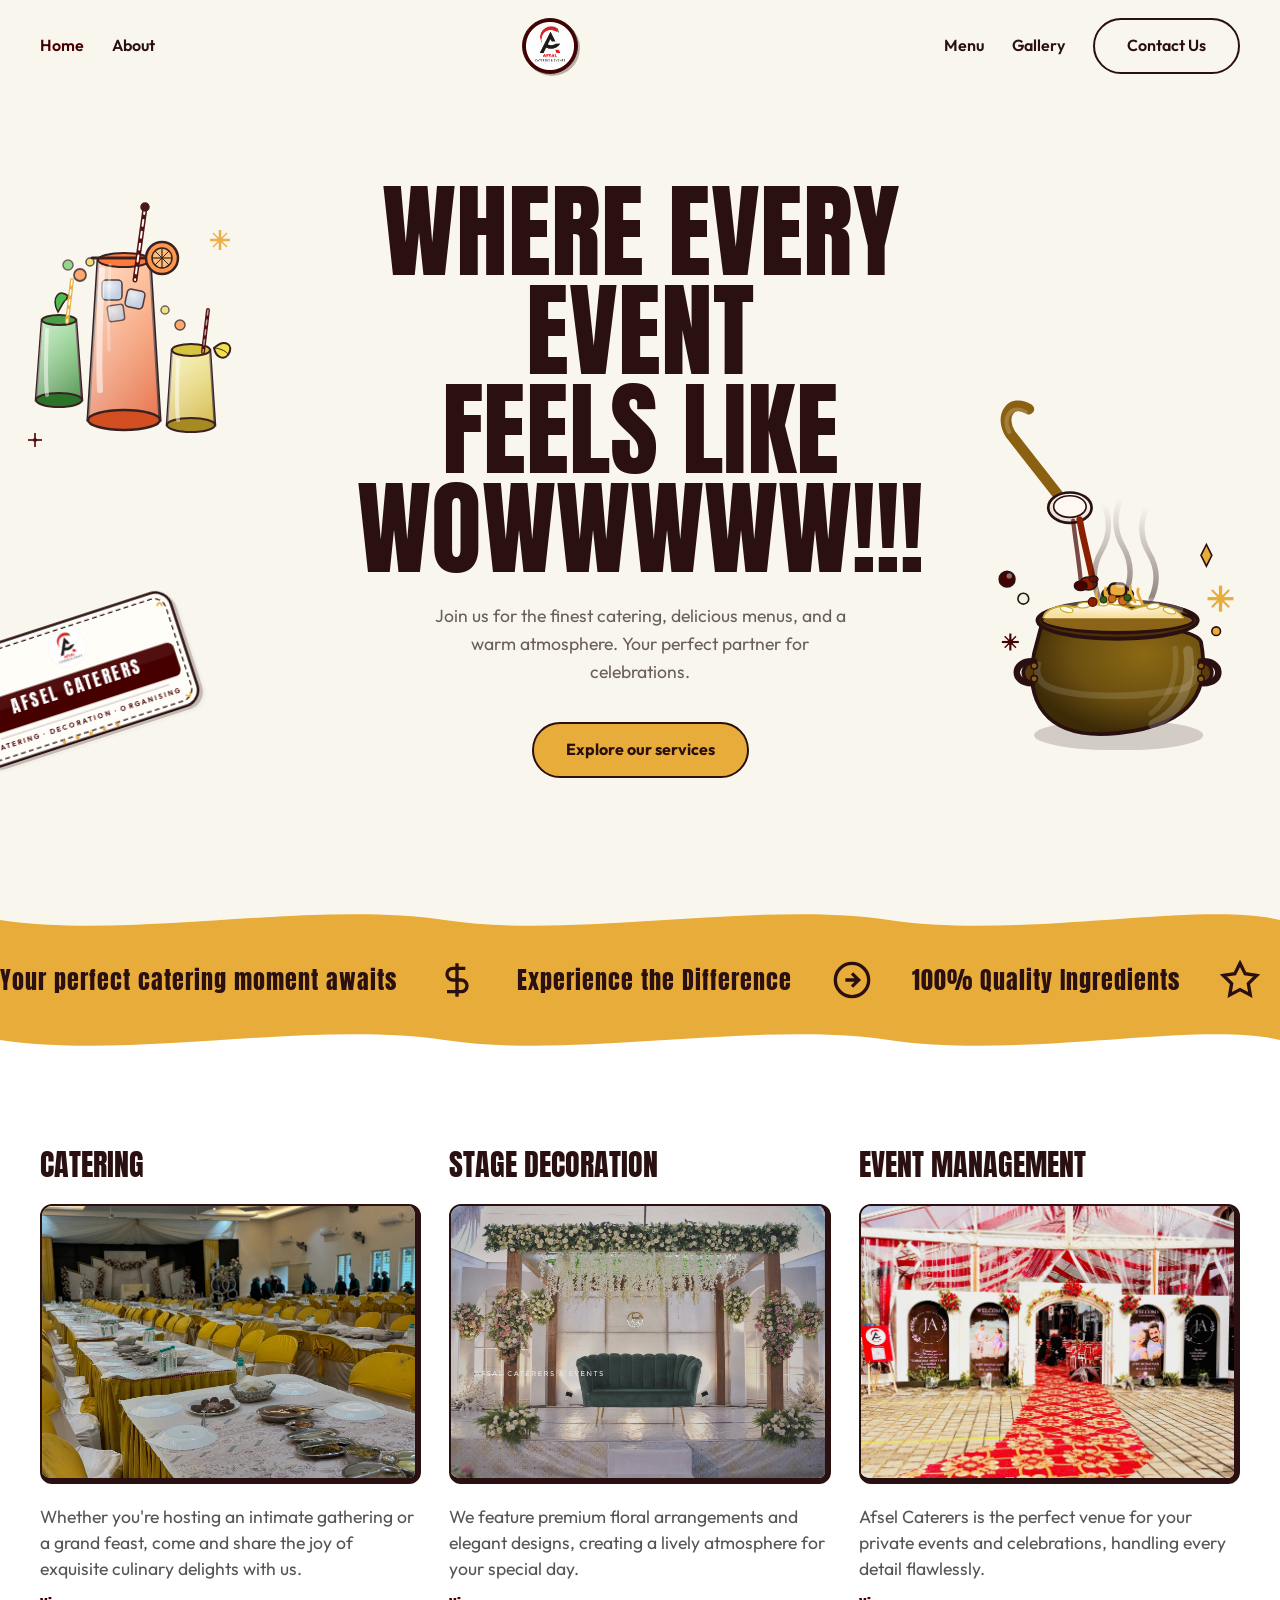
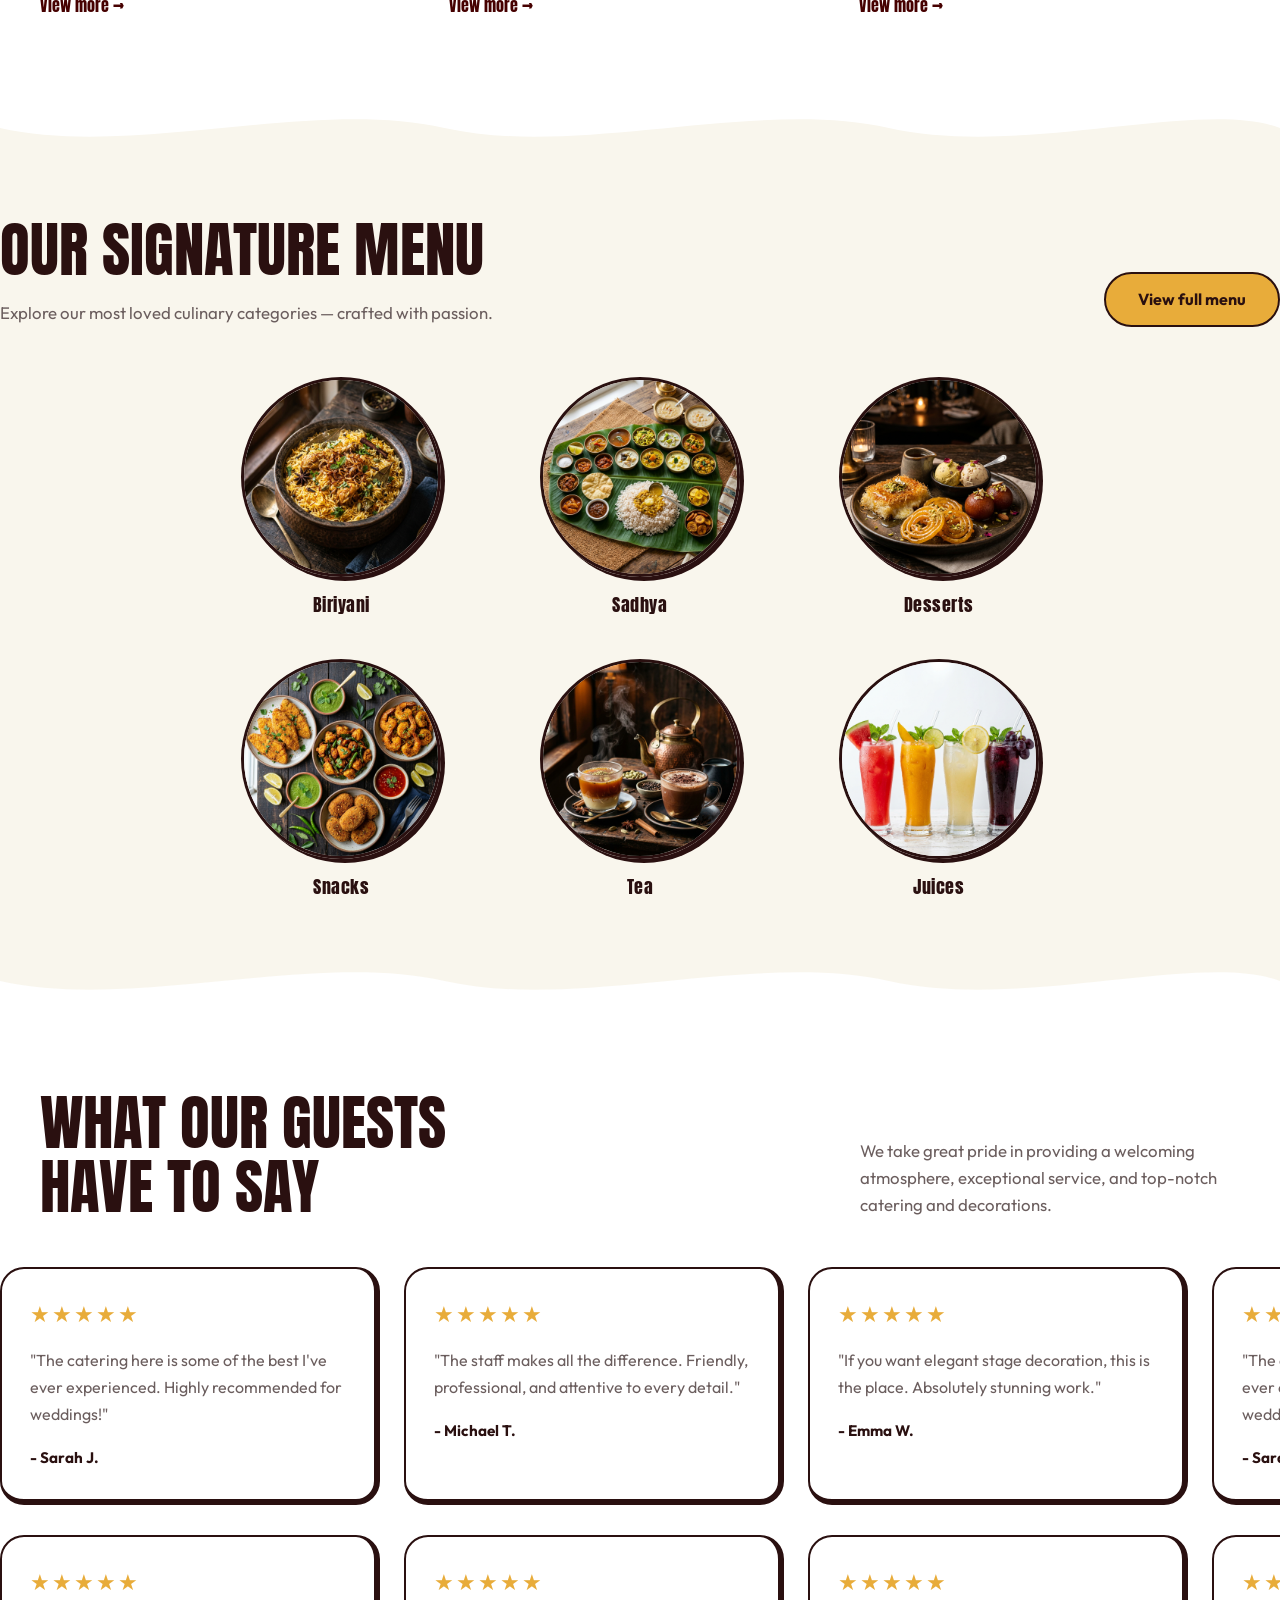
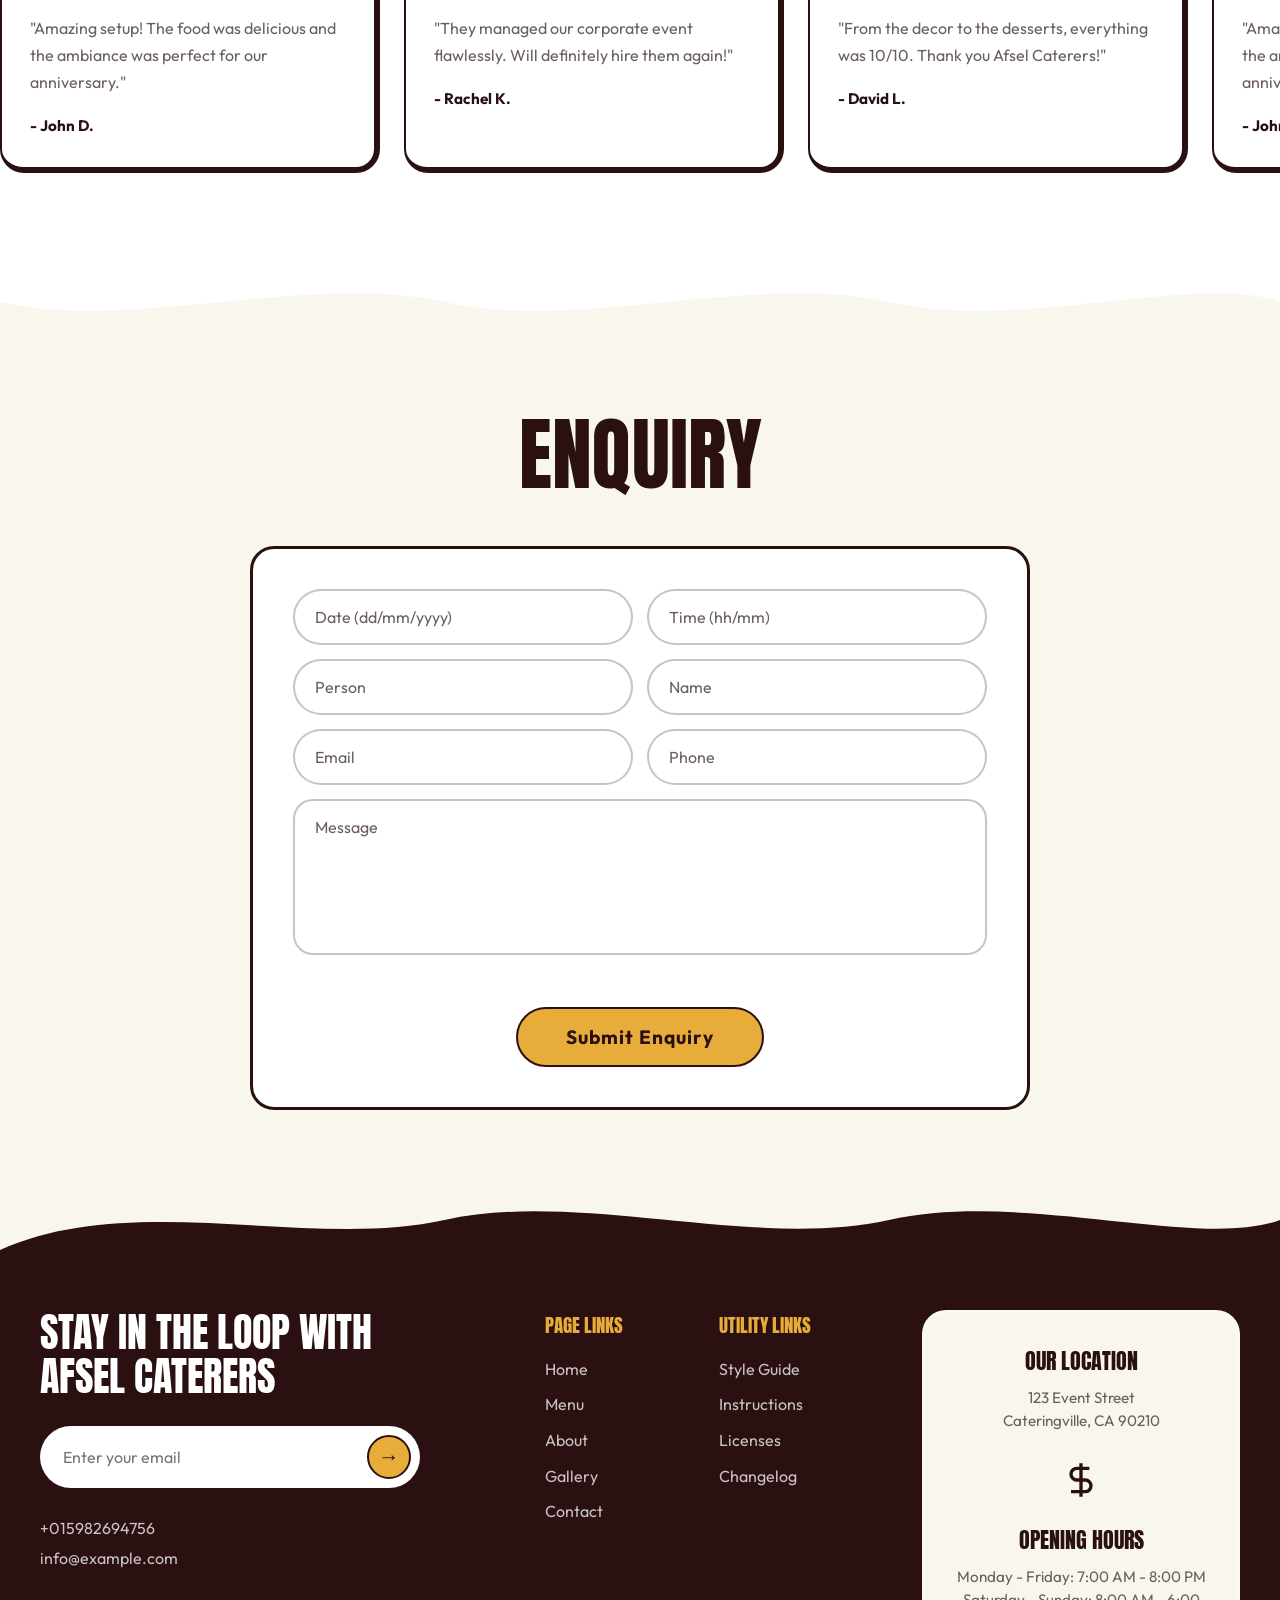
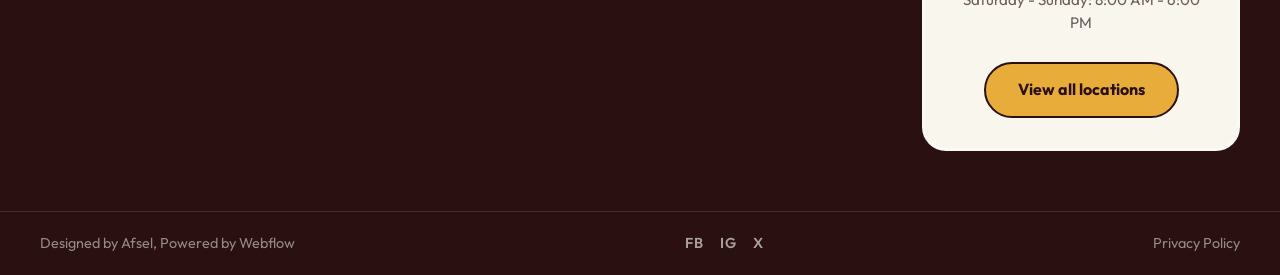
==== index.html @ 3717f784 "first commit" ====
<!DOCTYPE html>
<html lang="en">
<head>
    <meta charset="UTF-8">
    <meta name="viewport" content="width=device-width, initial-scale=1.0">
    <title>Afsel Caterers & Events</title>
    
    <!-- Google Fonts -->
    <link rel="preconnect" href="https://fonts.googleapis.com">
    <link rel="preconnect" href="https://fonts.gstatic.com" crossorigin>
    <link href="https://fonts.googleapis.com/css2?family=Anton&family=Archivo+Black&family=Oswald:wght@400;500;600;700&family=Outfit:wght@300;400;500;600&display=swap" rel="stylesheet">
    
    <link rel="stylesheet" href="css/style.css">
</head>
<body class="bg-cream">
    
    <!-- Navbar -->
    <header class="header" id="header">
        <div class="nav-container">
            <div class="nav-left">
                <a href="index.html" class="nav-link active">Home</a>
                <a href="about.html" class="nav-link">About</a>
            </div>
            
            <a href="index.html" class="logo-img-wrap">
                <div class="logo-badge-ring">
                    <img src="afsal-logo.png" alt="Afsel Caterers Logo" class="nav-logo-img">
                </div>
            </a>
            
            <div class="nav-right">
                <a href="menu.html" class="nav-link">Menu</a>
                <a href="gallery.html" class="nav-link">Gallery</a>
                <a href="#contact" class="btn btn-pill">Contact Us</a>
            </div>
            
            <div class="hamburger">
                <span></span>
                <span></span>
                <span></span>
            </div>
        </div>
    </header>

    <!-- Mobile Menu -->
    <div class="mobile-nav">
        <a href="index.html">Home</a>
        <a href="about.html">About</a>
        <a href="menu.html">Menu</a>
        <a href="gallery.html">Gallery</a>
        <a href="#contact">Contact Us</a>
    </div>

    <!-- Hero Section -->
    <section class="hero-section bg-cream" id="home">
        <div class="hero-full-layout">

            <!-- LEFT SIDE: Botanical + Stamp -->
            <div class="hero-left-side">

                <!-- Juice Glass Cartoon Illustration -->
                <svg class="hero-botanical" viewBox="0 0 220 310" fill="none" xmlns="http://www.w3.org/2000/svg">
                    <defs>
                        <linearGradient id="juice1" x1="0%" y1="0%" x2="0%" y2="100%">
                            <stop offset="0%" stop-color="#FF8C42"/>
                            <stop offset="100%" stop-color="#E05020"/>
                        </linearGradient>
                        <linearGradient id="glass1" x1="0%" y1="0%" x2="100%" y2="100%">
                            <stop offset="0%" stop-color="rgba(255,255,255,0.7)"/>
                            <stop offset="100%" stop-color="rgba(255,255,255,0.15)"/>
                        </linearGradient>
                        <linearGradient id="juice2" x1="0%" y1="0%" x2="0%" y2="100%">
                            <stop offset="0%" stop-color="#E8D84A"/>
                            <stop offset="100%" stop-color="#C8A820"/>
                        </linearGradient>
                        <linearGradient id="juice3" x1="0%" y1="0%" x2="0%" y2="100%">
                            <stop offset="0%" stop-color="#5CC85A"/>
                            <stop offset="100%" stop-color="#2A7A28"/>
                        </linearGradient>
                        <radialGradient id="iceBall" cx="35%" cy="30%" r="65%">
                            <stop offset="0%" stop-color="#E8F4FF"/>
                            <stop offset="100%" stop-color="#B0D0F0"/>
                        </radialGradient>
                    </defs>

                    <!-- === TALL GLASS (center, main) === -->
                    <!-- Glass body trapezoid -->
                    <path d="M 78,70 L 68,230 L 140,230 L 130,70 Z" fill="url(#juice1)" stroke="#2A1010" stroke-width="3"/>
                    <!-- Glass wall overlay (transparency) -->
                    <path d="M 78,70 L 68,230 L 140,230 L 130,70 Z" fill="url(#glass1)"/>
                    <!-- Juice level top surface -->
                    <ellipse cx="104" cy="70" rx="26" ry="7" fill="#FF7030" stroke="#2A1010" stroke-width="2"/>
                    <!-- Glass rim top -->
                    <path d="M 72,68 L 136,68" stroke="#2A1010" stroke-width="3" stroke-linecap="round"/>
                    <!-- Glass base bottom -->
                    <ellipse cx="104" cy="230" rx="36" ry="10" fill="#D04010" stroke="#2A1010" stroke-width="2.5"/>
                    <!-- Ice cubes inside -->
                    <rect x="82" y="90" width="20" height="20" rx="4" fill="url(#iceBall)" stroke="#2A1010" stroke-width="1.5" opacity="0.85"/>
                    <rect x="106" y="100" width="18" height="18" rx="4" fill="url(#iceBall)" stroke="#2A1010" stroke-width="1.5" opacity="0.85" transform="rotate(12 115 109)"/>
                    <rect x="88" y="115" width="16" height="16" rx="3" fill="url(#iceBall)" stroke="#2A1010" stroke-width="1.5" opacity="0.7" transform="rotate(-8 96 123)"/>
                    <!-- Shine highlight on glass -->
                    <path d="M 82,80 C 80,120 78,160 80,200" stroke="rgba(255,255,255,0.55)" stroke-width="6" stroke-linecap="round" fill="none"/>
                    <path d="M 90,75 C 89,100 88,130 89,160" stroke="rgba(255,255,255,0.3)" stroke-width="3" stroke-linecap="round" fill="none"/>
                    <!-- Straw -->
                    <path d="M 125,18 L 115,90" stroke="#460000" stroke-width="5" stroke-linecap="round"/>
                    <path d="M 125,18 L 115,90" stroke="#FFFDF8" stroke-width="2" stroke-linecap="round" stroke-dasharray="6,6"/>
                    <!-- Straw tip detail -->
                    <circle cx="125" cy="17" r="4" fill="#460000" stroke="#2A1010" stroke-width="1.5"/>
                    <!-- Orange fruit slice garnish -->
                    <circle cx="142" cy="68" r="16" fill="#FF9040" stroke="#2A1010" stroke-width="2.5"/>
                    <circle cx="142" cy="68" r="10" fill="#FFBA70" stroke="#2A1010" stroke-width="1.5"/>
                    <line x1="142" y1="58" x2="142" y2="78" stroke="#2A1010" stroke-width="1.2"/>
                    <line x1="132" y1="68" x2="152" y2="68" stroke="#2A1010" stroke-width="1.2"/>
                    <line x1="135" y1="61" x2="149" y2="75" stroke="#2A1010" stroke-width="1"/>
                    <line x1="149" y1="61" x2="135" y2="75" stroke="#2A1010" stroke-width="1"/>

                    <!-- === SHORT GLASS (back left, lime/green) === -->
                    <path d="M 22,130 L 16,210 L 62,210 L 56,130 Z" fill="url(#juice3)" stroke="#2A1010" stroke-width="2.5"/>
                    <path d="M 22,130 L 16,210 L 62,210 L 56,130 Z" fill="url(#glass1)"/>
                    <ellipse cx="39" cy="130" rx="17" ry="5" fill="#3A9838" stroke="#2A1010" stroke-width="2"/>
                    <ellipse cx="39" cy="210" rx="23" ry="7" fill="#1A6818" stroke="#2A1010" stroke-width="2"/>
                    <!-- Mint leaf on green drink -->
                    <path d="M 38,122 C 30,108 40,96 50,108 C 44,108 42,116 38,122 Z" fill="#3DB840" stroke="#2A1010" stroke-width="1.5"/>
                    <path d="M 38,122 C 46,108 56,96 46,108" fill="#5ACB5A" stroke="#2A1010" stroke-width="1"/>
                    <!-- Straw green glass -->
                    <path d="M 52,90 L 47,132" stroke="#E8AC3A" stroke-width="4" stroke-linecap="round"/>
                    <path d="M 52,90 L 47,132" stroke="#FFFDF8" stroke-width="1.5" stroke-linecap="round" stroke-dasharray="5,5"/>
                    <!-- Shine -->
                    <path d="M 27,140 C 26,165 25,185 27,205" stroke="rgba(255,255,255,0.5)" stroke-width="4" stroke-linecap="round" fill="none"/>

                    <!-- === SMALL GLASS (front right, lemon yellow) === -->
                    <path d="M 152,160 L 147,235 L 195,235 L 190,160 Z" fill="url(#juice2)" stroke="#2A1010" stroke-width="2.5"/>
                    <path d="M 152,160 L 147,235 L 195,235 L 190,160 Z" fill="url(#glass1)"/>
                    <ellipse cx="171" cy="160" rx="19" ry="6" fill="#D4C030" stroke="#2A1010" stroke-width="2"/>
                    <ellipse cx="171" cy="235" rx="24" ry="7" fill="#A08010" stroke="#2A1010" stroke-width="2"/>
                    <!-- Lemon wedge on rim -->
                    <path d="M 194,158 C 205,148 215,155 208,165 C 204,170 196,168 194,158 Z" fill="#F0E040" stroke="#2A1010" stroke-width="2"/>
                    <path d="M 194,158 C 200,158 208,162 208,165" stroke="#2A1010" stroke-width="1" fill="none"/>
                    <!-- Straw yellow -->
                    <path d="M 188,120 L 183,162" stroke="#460000" stroke-width="4" stroke-linecap="round"/>
                    <path d="M 188,120 L 183,162" stroke="rgba(255,255,255,0.6)" stroke-width="1.5" stroke-linecap="round" stroke-dasharray="5,5"/>
                    <!-- Shine -->
                    <path d="M 158,170 C 157,195 156,215 158,230" stroke="rgba(255,255,255,0.5)" stroke-width="4" stroke-linecap="round" fill="none"/>

                    <!-- Floating bubbles / droplets around glasses -->
                    <circle cx="60" cy="85" r="6" fill="#FF8C42" stroke="#2A1010" stroke-width="1.8" opacity="0.8"/>
                    <circle cx="70" cy="72" r="4" fill="#E8D84A" stroke="#2A1010" stroke-width="1.5" opacity="0.8"/>
                    <circle cx="48" cy="75" r="5" fill="#5CC85A" stroke="#2A1010" stroke-width="1.5" opacity="0.7"/>
                    <circle cx="160" cy="135" r="5" fill="#FF8C42" stroke="#2A1010" stroke-width="1.5" opacity="0.8"/>
                    <circle cx="145" cy="120" r="4" fill="#E8D84A" stroke="#2A1010" stroke-width="1.5" opacity="0.7"/>

                    <!-- 4-point sparkle top right -->
                    <g transform="translate(200,50)">
                        <line x1="0" y1="-10" x2="0" y2="10" stroke="#E8AC3A" stroke-width="2.5"/>
                        <line x1="-10" y1="0" x2="10" y2="0" stroke="#E8AC3A" stroke-width="2.5"/>
                        <line x1="-7" y1="-7" x2="7" y2="7" stroke="#E8AC3A" stroke-width="1.5"/>
                        <line x1="7" y1="-7" x2="-7" y2="7" stroke="#E8AC3A" stroke-width="1.5"/>
                        <circle cx="0" cy="0" r="3" fill="#E8AC3A"/>
                    </g>
                    <!-- Small sparkle bottom left -->
                    <g transform="translate(15,250) scale(0.7)">
                        <line x1="0" y1="-10" x2="0" y2="10" stroke="#460000" stroke-width="2.5"/>
                        <line x1="-10" y1="0" x2="10" y2="0" stroke="#460000" stroke-width="2.5"/>
                        <circle cx="0" cy="0" r="3" fill="#460000"/>
                    </g>
                </svg>

                <!-- Stamp Badge with real logo (tilted) -->
                <div class="hero-stamp" style="transform: translateX(-25%) rotate(-18deg); transform-origin: center bottom;">
                    <svg viewBox="0 0 290 155" width="100%" xmlns="http://www.w3.org/2000/svg">
                        <!-- Shadow -->
                        <rect x="8" y="8" width="278" height="143" rx="22" ry="22" fill="rgba(42,16,16,0.12)"/>
                        <!-- Main card -->
                        <rect x="3" y="3" width="278" height="143" rx="20" ry="20"
                              fill="#FFFDF8" stroke="#2A1010" stroke-width="3"/>
                        <!-- Inner dashed border -->
                        <rect x="10" y="10" width="264" height="129" rx="15" ry="15"
                              fill="none" stroke="#2A1010" stroke-width="1.5" stroke-dasharray="6,4"/>
                        <!-- Corner flourishes -->
                        <path d="M 20,20 Q 14,14 14,22" fill="none" stroke="#E8AC3A" stroke-width="2"/>
                        <path d="M 264,20 Q 270,14 270,22" fill="none" stroke="#E8AC3A" stroke-width="2"/>
                        <path d="M 20,133 Q 14,139 14,131" fill="none" stroke="#E8AC3A" stroke-width="2"/>
                        <path d="M 264,133 Q 270,139 270,131" fill="none" stroke="#E8AC3A" stroke-width="2"/>
                        <!-- Logo image -->
                        <image href="afsal-logo.png" x="122" y="12" width="46" height="46" preserveAspectRatio="xMidYMid meet"/>
                        <!-- Red banner -->
                        <rect x="16" y="66" width="252" height="42" rx="8" fill="#460000"/>
                        <rect x="16" y="66" width="252" height="16" rx="8" fill="rgba(255,255,255,0.06)"/>
                        <!-- Name -->
                        <text x="142" y="91" font-family="Anton, sans-serif" font-size="20"
                              fill="white" text-anchor="middle" letter-spacing="3">AFSEL CATERERS</text>
                        <!-- Divider -->
                        <line x1="35" y1="115" x2="249" y2="115" stroke="#2A1010" stroke-width="1" opacity="0.3"/>
                        <!-- Services sub-text -->
                        <text x="142" y="128" font-family="Outfit, sans-serif" font-size="8.5"
                              fill="#460000" text-anchor="middle" letter-spacing="2.5" font-weight="600">CATERING · DECORATION · ORGANISING</text>
                        <!-- Stars -->
                        <text x="142" y="145" font-size="10" fill="#E8AC3A" text-anchor="middle" letter-spacing="3" font-family="serif">★ ★ ★ ★ ★</text>
                    </svg>
                </div>
            </div>

            <!-- CENTER: Text Content -->
            <div class="hero-text-content">
                <!-- <div class="hero-badge">
                    <svg viewBox="0 0 110 110" class="badge-svg">
                        <circle cx="55" cy="55" r="52" fill="none" stroke="#2A1010" stroke-width="2.5"/>
                        <circle cx="55" cy="55" r="45" fill="none" stroke="#2A1010" stroke-width="1" stroke-dasharray="4,3"/>
                        <path d="M 35,62 C 30,62 30,55 35,55 C 35,42 45,35 55,38 C 65,35 75,42 75,55 C 80,55 80,62 75,62 Z"
                              fill="#F9F6ED" stroke="#2A1010" stroke-width="2"/>
                        <ellipse cx="55" cy="62" rx="22" ry="6" fill="#F9F6ED" stroke="#2A1010" stroke-width="2"/>
                        <ellipse cx="55" cy="38" rx="5" ry="3.5" fill="#E8AC3A" stroke="#2A1010" stroke-width="1.5"/>
                        <path d="M 48,32 Q 46,26 49,21" fill="none" stroke="#2A1010" stroke-width="1.5" stroke-linecap="round"/>
                        <path d="M 55,30 Q 53,24 56,19" fill="none" stroke="#2A1010" stroke-width="1.5" stroke-linecap="round"/>
                        <path d="M 62,32 Q 64,26 61,21" fill="none" stroke="#2A1010" stroke-width="1.5" stroke-linecap="round"/>
                    </svg>
                </div> -->

                <h1 class="hero-title text-dark">Where every event<br>feels like Wowwwww!!!</h1>
                <p class="hero-subtitle">Join us for the finest catering, delicious menus, and a warm atmosphere. Your perfect partner for celebrations.</p>
                <a href="#services" class="btn btn-pill-solid">Explore our services</a>
            </div>

            <!-- RIGHT SIDE: Detailed Biryani Handi Illustration -->
            <div class="hero-right-side">
                <svg class="hero-right-illus" viewBox="0 0 240 340" fill="none" xmlns="http://www.w3.org/2000/svg">
                    <defs>
                        <radialGradient id="handiGrad" cx="35%" cy="30%" r="70%">
                            <stop offset="0%" stop-color="#8B6914"/>
                            <stop offset="60%" stop-color="#6B4F10"/>
                            <stop offset="100%" stop-color="#3D2B08"/>
                        </radialGradient>
                        <radialGradient id="riceGrad" cx="50%" cy="20%" r="70%">
                            <stop offset="0%" stop-color="#fff8e6"/>
                            <stop offset="100%" stop-color="#f5e0a0"/>
                        </radialGradient>
                        <radialGradient id="plateGrad" cx="40%" cy="30%" r="70%">
                            <stop offset="0%" stop-color="#ffffff"/>
                            <stop offset="100%" stop-color="#e8e0d5"/>
                        </radialGradient>
                        <linearGradient id="steamGrad" x1="0%" y1="100%" x2="0%" y2="0%">
                            <stop offset="0%" stop-color="#2A1010" stop-opacity="0.5"/>
                            <stop offset="100%" stop-color="#2A1010" stop-opacity="0"/>
                        </linearGradient>
                        <radialGradient id="lidGrad" cx="40%" cy="25%" r="65%">
                            <stop offset="0%" stop-color="#a07820"/>
                            <stop offset="100%" stop-color="#5a4010"/>
                        </radialGradient>
                    </defs>

                    <!-- Ladle wooden handle -->
                    <path d="M 195,25 C 212,15 222,32 212,48 L 165,108"
                          stroke="#8B6010" stroke-width="10" stroke-linecap="round" fill="none"/>
                    <path d="M 198,28 C 212,20 220,34 213,46"
                          stroke="rgba(255,255,255,0.2)" stroke-width="4" stroke-linecap="round" fill="none"/>
                    <!-- Ladle bowl -->
                    <ellipse cx="157" cy="116" rx="20" ry="14" fill="url(#plateGrad)" stroke="#2A1010" stroke-width="2.5"/>
                    <ellipse cx="157" cy="115" rx="15" ry="10" fill="#FFF8F0" stroke="#2A1010" stroke-width="1.5"/>
                    <!-- Gravy dripping from ladle -->
                    <path d="M 148,127 C 145,145 140,162 136,182"
                          stroke="#8B2000" stroke-width="6" stroke-linecap="round" fill="none"/>
                    <path d="M 154,128 C 152,146 149,163 147,183"
                          stroke="#460000" stroke-width="4" stroke-linecap="round" fill="none" opacity="0.7"/>
                    <ellipse cx="140" cy="186" rx="8" ry="6" fill="#8B2000" stroke="#2A1010" stroke-width="1.5"/>
                    <ellipse cx="147" cy="188" rx="6" ry="4.5" fill="#460000" stroke="#2A1010" stroke-width="1.2"/>
                    <ellipse cx="135" cy="182" rx="4" ry="3" fill="#6B1800" stroke="#2A1010" stroke-width="1"/>

                    <!-- Steam wisps rising from handi -->
                    <path d="M 82,200 Q 72,178 84,158 Q 96,138 86,115"
                          stroke="url(#steamGrad)" stroke-width="5" stroke-linecap="round" fill="none"/>
                    <path d="M 106,196 Q 96,173 108,152 Q 120,131 110,107"
                          stroke="url(#steamGrad)" stroke-width="5" stroke-linecap="round" fill="none"/>
                    <path d="M 130,200 Q 140,177 128,156 Q 116,135 126,112"
                          stroke="url(#steamGrad)" stroke-width="5" stroke-linecap="round" fill="none"/>

                    <!-- Pot ground shadow -->
                    <ellipse cx="112" cy="326" rx="78" ry="14" fill="rgba(42,16,16,0.18)"/>

                    <!-- Pot body -->
                    <path d="M 36,240 C 28,282 40,316 112,324 C 184,332 198,290 190,250 L 182,220 C 182,220 42,220 36,240 Z"
                          fill="url(#handiGrad)" stroke="#2A1010" stroke-width="3.5"/>
                    <!-- Pot body highlight -->
                    <path d="M 48,248 C 44,272 50,302 80,316"
                          stroke="rgba(255,255,255,0.18)" stroke-width="9" stroke-linecap="round" fill="none"/>
                    <path d="M 60,246 C 57,266 62,290 82,306"
                          stroke="rgba(255,255,255,0.1)" stroke-width="5" stroke-linecap="round" fill="none"/>
                    <!-- Pot decorative band -->
                    <path d="M 42,262 C 40,270 42,278 50,282 C 100,295 170,290 182,278 C 188,272 188,264 186,258"
                          stroke="rgba(255,255,255,0.12)" stroke-width="6" fill="none"/>

                    <!-- Left handle -->
                    <path d="M 36,258 C 16,256 14,278 34,278"
                          fill="none" stroke="#2A1010" stroke-width="6" stroke-linecap="round"/>
                    <path d="M 36,258 C 24,260 22,274 34,278"
                          fill="#5a3c0a" stroke="#2A1010" stroke-width="3.5"/>
                    <!-- Handle rivets -->
                    <circle cx="36" cy="262" r="3" fill="#8B6010" stroke="#2A1010" stroke-width="1.5"/>
                    <circle cx="36" cy="274" r="3" fill="#8B6010" stroke="#2A1010" stroke-width="1.5"/>

                    <!-- Right handle -->
                    <path d="M 190,258 C 210,256 212,278 192,278"
                          fill="none" stroke="#2A1010" stroke-width="6" stroke-linecap="round"/>
                    <path d="M 190,258 C 202,260 204,274 192,278"
                          fill="#5a3c0a" stroke="#2A1010" stroke-width="3.5"/>
                    <circle cx="190" cy="262" r="3" fill="#8B6010" stroke="#2A1010" stroke-width="1.5"/>
                    <circle cx="190" cy="274" r="3" fill="#8B6010" stroke="#2A1010" stroke-width="1.5"/>

                    <!-- Pot rim -->
                    <ellipse cx="113" cy="220" rx="74" ry="17" fill="#4a3008" stroke="#2A1010" stroke-width="3.5"/>
                    <ellipse cx="113" cy="220" rx="65" ry="12" fill="#7a5215" stroke="#2A1010" stroke-width="2"/>
                    <ellipse cx="113" cy="218" rx="58" ry="8" fill="#8B6218" stroke="none"/>

                    <!-- Lid dome -->
                    <path d="M 44,220 C 40,196 186,196 182,220"
                          fill="url(#lidGrad)" stroke="#2A1010" stroke-width="3"/>
                    <ellipse cx="113" cy="220" rx="70" ry="11" fill="#8B6418" stroke="#2A1010" stroke-width="2.5"/>
                    <!-- Lid highlight -->
                    <path d="M 56,210 C 70,200 136,198 165,208"
                          stroke="rgba(255,255,255,0.22)" stroke-width="7" stroke-linecap="round" fill="none"/>
                    <!-- Lid knob base -->
                    <ellipse cx="113" cy="196" rx="14" ry="7" fill="#E8AC3A" stroke="#2A1010" stroke-width="2.5"/>
                    <!-- Knob body -->
                    <rect x="105" y="186" width="16" height="12" rx="5" fill="#E8AC3A" stroke="#2A1010" stroke-width="2.5"/>
                    <!-- Knob shine -->
                    <ellipse cx="110" cy="187" rx="5" ry="3" fill="rgba(255,255,255,0.4)"/>

                    <!-- Rice grains spilling at rim -->
                    <path d="M 52,218 C 58,208 78,202 100,210 C 112,204 132,202 152,208 C 167,204 180,210 182,218"
                          fill="url(#riceGrad)" stroke="#c8a830" stroke-width="1.5"/>
                    <!-- Individual rice grains -->
                    <ellipse cx="65"  cy="211" rx="6" ry="2.5" fill="#fffae8" stroke="#c8a830" stroke-width="1" transform="rotate(-18 65 211)"/>
                    <ellipse cx="80"  cy="207" rx="6" ry="2.5" fill="#fffae8" stroke="#c8a830" stroke-width="1" transform="rotate(8 80 207)"/>
                    <ellipse cx="96"  cy="204" rx="6" ry="2.5" fill="#fffae8" stroke="#c8a830" stroke-width="1" transform="rotate(-5 96 204)"/>
                    <ellipse cx="112" cy="203" rx="6" ry="2.5" fill="#fffae8" stroke="#c8a830" stroke-width="1" transform="rotate(12 112 203)"/>
                    <ellipse cx="128" cy="204" rx="6" ry="2.5" fill="#fffae8" stroke="#c8a830" stroke-width="1" transform="rotate(-8 128 204)"/>
                    <ellipse cx="144" cy="206" rx="6" ry="2.5" fill="#fffae8" stroke="#c8a830" stroke-width="1" transform="rotate(6 144 206)"/>
                    <ellipse cx="160" cy="210" rx="6" ry="2.5" fill="#fffae8" stroke="#c8a830" stroke-width="1" transform="rotate(-14 160 210)"/>

                    <!-- Saffron strands -->
                    <path d="M 90,205 C 92,199 96,196 94,191" stroke="#E8AC3A" stroke-width="2.5" stroke-linecap="round" fill="none"/>
                    <path d="M 97,203 C 99,197 103,194 101,189" stroke="#E8AC3A" stroke-width="2.5" stroke-linecap="round" fill="none"/>
                    <path d="M 122,203 C 124,197 126,194 124,190" stroke="#E8AC3A" stroke-width="2.5" stroke-linecap="round" fill="none"/>
                    <path d="M 130,205 C 132,199 134,197 132,192" stroke="#E8AC3A" stroke-width="2" stroke-linecap="round" fill="none"/>

                    <!-- Fried onion & herb garnish -->
                    <circle cx="108" cy="202" r="4" fill="#c87020" stroke="#8B4010" stroke-width="1.2"/>
                    <circle cx="118" cy="200" r="3.5" fill="#c87020" stroke="#8B4010" stroke-width="1"/>
                    <circle cx="136" cy="203" r="4" fill="#8B2000" stroke="#5a1000" stroke-width="1.2"/>
                    <circle cx="104" cy="199" r="3" fill="#346018" stroke="#1e3a0a" stroke-width="1"/>
                    <circle cx="126" cy="201" r="3" fill="#346018" stroke="#1e3a0a" stroke-width="1"/>

                    <!-- 4-point star sparkle left -->
                    <g transform="translate(18,200)">
                        <line x1="0" y1="-12" x2="0" y2="12" stroke="#E8AC3A" stroke-width="3"/>
                        <line x1="-12" y1="0" x2="12" y2="0" stroke="#E8AC3A" stroke-width="3"/>
                        <line x1="-8" y1="-8" x2="8" y2="8" stroke="#E8AC3A" stroke-width="2"/>
                        <line x1="8" y1="-8" x2="-8" y2="8" stroke="#E8AC3A" stroke-width="2"/>
                        <circle cx="0" cy="0" r="4" fill="#E8AC3A"/>
                    </g>
                    <!-- Smaller sparkle right -->
                    <g transform="translate(212,240) scale(0.65)">
                        <line x1="0" y1="-12" x2="0" y2="12" stroke="#460000" stroke-width="3"/>
                        <line x1="-12" y1="0" x2="12" y2="0" stroke="#460000" stroke-width="3"/>
                        <line x1="-8" y1="-8" x2="8" y2="8" stroke="#460000" stroke-width="2"/>
                        <line x1="8" y1="-8" x2="-8" y2="8" stroke="#460000" stroke-width="2"/>
                        <circle cx="0" cy="0" r="4" fill="#460000"/>
                    </g>
                    <!-- Floating spice shapes -->
                    <polygon points="26,160 31,150 36,160 31,170" fill="#E8AC3A" stroke="#2A1010" stroke-width="1.5"/>
                    <circle cx="215" cy="182" r="7" fill="#460000" stroke="#2A1010" stroke-width="2"/>
                    <circle cx="213" cy="179" r="2.5" fill="rgba(255,255,255,0.42)"/>
                    <!-- Tiny dot accent -->
                    <circle cx="22" cy="230" r="4" fill="#E8AC3A" stroke="#2A1010" stroke-width="1.5"/>
                    <circle cx="200" cy="200" r="5" fill="#E8F5E2" stroke="#2A1010" stroke-width="1.5"/>
                </svg>
            </div>

        </div>
    </section>

    <!-- Wavy Transition: Cream to Yellow Marquee -->
    <svg viewBox="0 0 1440 40" preserveAspectRatio="none" style="display:block; width:100%; height:40px; background-color: var(--cream-bg);">
        <path fill="var(--brand-yellow)" d="M0,20 C150,40 350,0 500,20 C650,40 850,0 1000,20 C1150,40 1350,0 1440,20 L1440,40 L0,40 Z"></path>
    </svg>

    <!-- Marquee Banner (Yellowish background) -->
    <div class="marquee-wrapper" style="background-color: var(--brand-yellow);">
        <div class="marquee">
            <div class="marquee-content text-dark">
                <span>Your perfect catering moment awaits</span>
                <span class="icon-spacer">
                    <svg width="40" height="40" viewBox="0 0 24 24" fill="none" stroke="currentColor" stroke-width="2"><path d="M12 2v20M17 5H9.5a3.5 3.5 0 0 0 0 7h5a3.5 3.5 0 0 1 0 7H6"/></svg>
                </span>
                <span>Experience the Difference</span>
                <span class="icon-spacer">
                    <svg width="40" height="40" viewBox="0 0 24 24" fill="none" stroke="currentColor" stroke-width="2"><circle cx="12" cy="12" r="10"/><path d="M12 8l4 4-4 4M8 12h8"/></svg>
                </span>
                <span>100% Quality Ingredients</span>
                <span class="icon-spacer">
                    <svg width="40" height="40" viewBox="0 0 24 24" fill="none" stroke="currentColor" stroke-width="2"><polygon points="12 2 15.09 8.26 22 9.27 17 14.14 18.18 21.02 12 17.77 5.82 21.02 7 14.14 2 9.27 8.91 8.26 12 2"/></svg>
                </span>
                
                <!-- Repeat for infinite scroll -->
                <span>Your perfect catering moment awaits</span>
                <span class="icon-spacer">
                    <svg width="40" height="40" viewBox="0 0 24 24" fill="none" stroke="currentColor" stroke-width="2"><path d="M12 2v20M17 5H9.5a3.5 3.5 0 0 0 0 7h5a3.5 3.5 0 0 1 0 7H6"/></svg>
                </span>
                <span>Experience the Difference</span>
                <span class="icon-spacer">
                    <svg width="40" height="40" viewBox="0 0 24 24" fill="none" stroke="currentColor" stroke-width="2"><circle cx="12" cy="12" r="10"/><path d="M12 8l4 4-4 4M8 12h8"/></svg>
                </span>
                <span>100% Quality Ingredients</span>
                <span class="icon-spacer">
                    <svg width="40" height="40" viewBox="0 0 24 24" fill="none" stroke="currentColor" stroke-width="2"><polygon points="12 2 15.09 8.26 22 9.27 17 14.14 18.18 21.02 12 17.77 5.82 21.02 7 14.14 2 9.27 8.91 8.26 12 2"/></svg>
                </span>
            </div>
        </div>
    </div>

    <!-- Wavy Transition: Yellow Marquee to White -->
    <svg viewBox="0 0 1440 40" preserveAspectRatio="none" style="display:block; width:100%; height:40px; background-color: var(--brand-yellow);">
        <path fill="var(--white-bg)" d="M0,20 C150,40 350,0 500,20 C650,40 850,0 1000,20 C1150,40 1350,0 1440,20 L1440,40 L0,40 Z"></path>
    </svg>

    <!-- Services Cards Section -->
    <section class="services-section bg-white" id="services">
        <div class="services-container">
            <div class="services-grid">
                
                <!-- Card 1 -->
                <div class="service-col">
                    <h3 class="service-heading text-dark" style="margin-bottom: 15px;">Catering</h3>
                    <div class="service-img-wrapper border-thick radius-12" style="margin-bottom: 20px;">
                        <img src="images/SaveInta.com_660824234_18318703762252472_6239962177027939136_n.jpg" alt="Catering">
                    </div>
                    <p style="font-size: 1.1rem; line-height: 1.5; color: #555;">Whether you're hosting an intimate gathering or a grand feast, come and share the joy of exquisite culinary delights with us.</p>
                    <a href="gallery.html" class="btn-text" style="display:inline-block; font-weight: 100; font-family: var(--font-heading); font-size: 1rem; color: var(--brand-red); text-decoration: none; margin-top: 10px;">View more &rarr;</a>
                </div>

                <!-- Card 2 -->
                <div class="service-col">
                    <h3 class="service-heading text-dark" style="margin-bottom: 15px;">Stage Decoration</h3>
                    <div class="service-img-wrapper border-thick radius-12" style="margin-bottom: 20px;">
                        <img src="images/SaveInta.com_524224434_18356583739154385_6832722676717998445_n.jpg" alt="Decoration">
                    </div>
                    <p style="font-size: 1.1rem; line-height: 1.5; color: #555;">We feature premium floral arrangements and elegant designs, creating a lively atmosphere for your special day.</p>
                    <a href="gallery.html" class="btn-text" style="display:inline-block; font-weight: 100; font-family: var(--font-heading); font-size: 1rem; color: var(--brand-red); text-decoration: none; margin-top: 10px;">View more &rarr;</a>
                </div>

                <!-- Card 3 -->
                <div class="service-col">
                    <h3 class="service-heading text-dark" style="margin-bottom: 15px;">Event Management</h3>
                    <div class="service-img-wrapper border-thick radius-12" style="margin-bottom: 20px;">
                        <img src="images/SaveInta.com_767703128_18409958287154385_2093238272064119401_n.jpg" alt="Event Services">
                    </div>
                    <p style="font-size: 1.1rem; line-height: 1.5; color: #555;">Afsel Caterers is the perfect venue for your private events and celebrations, handling every detail flawlessly.</p>
                    <a href="gallery.html" class="btn-text" style="display:inline-block; font-weight: 100; font-family: var(--font-heading); font-size: 1rem; color: var(--brand-red); text-decoration: none; margin-top: 10px;">View more &rarr;</a>
                </div>

            </div>
        </div>
    </section>

    <!-- Wavy Transition: White to Cream -->
    <svg viewBox="0 0 1440 60" preserveAspectRatio="none" style="display:block; width:100%; height:60px; background-color: var(--white-bg);">
        <path fill="var(--cream-bg)" d="M0,30 C150,60 350,0 500,30 C650,60 850,0 1000,30 C1150,60 1350,0 1440,30 L1440,60 L0,60 Z"></path>
    </svg>

    <!-- Menu Section -->
    <section class="menu-highlights-section bg-cream" id="menu">
        <div class="services-container" style="padding: 60px 0 50px;">
            <div style="display: flex; flex-wrap: wrap; justify-content: space-between; align-items: flex-end; gap: 20px; margin-bottom: 50px;">
                <div>
                    <h2 class="section-title text-dark">Our Signature Menu</h2>
                    <p class="section-desc" style="max-width: 500px; margin: 0;">Explore our most loved culinary categories — crafted with passion.</p>
                </div>
                <a href="menu.html" class="btn btn-pill-solid">View full menu</a>
            </div>

            <!-- 6 Category Cards -->
            <div class="menu-cat-grid">
                <!-- Biriyani -->
                <a href="menu.html#biriyani" class="menu-cat-card">
                    <div class="menu-cat-img-wrap">
                        <img src="images/menu_biriyani.jpg" alt="Biriyani" class="menu-cat-img">
                    </div>
                    <span class="menu-cat-label">Biriyani</span>
                </a>
                <!-- Sadhya -->
                <a href="menu.html#sadhya" class="menu-cat-card">
                    <div class="menu-cat-img-wrap">
                        <img src="images/menu_sadhya.jpg" alt="Sadhya" class="menu-cat-img">
                    </div>
                    <span class="menu-cat-label">Sadhya</span>
                </a>
                <!-- Desserts -->
                <a href="menu.html#desserts" class="menu-cat-card">
                    <div class="menu-cat-img-wrap">
                        <img src="images/menu_desserts.jpg" alt="Desserts" class="menu-cat-img">
                    </div>
                    <span class="menu-cat-label">Desserts</span>
                </a>
                <!-- Snacks -->
                <a href="menu.html#snacks" class="menu-cat-card">
                    <div class="menu-cat-img-wrap">
                        <img src="images/menu_snacks.jpg" alt="Snacks" class="menu-cat-img">
                    </div>
                    <span class="menu-cat-label">Snacks</span>
                </a>
                <!-- Tea -->
                <a href="menu.html#tea" class="menu-cat-card">
                    <div class="menu-cat-img-wrap">
                        <img src="images/menu_tea.jpg" alt="Tea" class="menu-cat-img">
                    </div>
                    <span class="menu-cat-label">Tea</span>
                </a>
                <!-- Juices -->
                <a href="menu.html#juices" class="menu-cat-card">
                    <div class="menu-cat-img-wrap">
                        <img src="images/menu_juices.jpg" alt="Juices" class="menu-cat-img">
                    </div>
                    <span class="menu-cat-label">Juices</span>
                </a>
            </div>
        </div>
    </section>

    <!-- Wavy Transition: Cream to White -->
    <svg viewBox="0 0 1440 60" preserveAspectRatio="none" style="display:block; width:100%; height:60px; background-color: var(--cream-bg);">
        <path fill="var(--white-bg)" d="M0,30 C150,60 350,0 500,30 C650,60 850,0 1000,30 C1150,60 1350,0 1440,30 L1440,60 L0,60 Z"></path>
    </svg>

    <!-- Testimonials Section -->
    <section class="testimonials-section bg-white">
        <div class="test-container">
            <div class="test-header">
                <h2 class="section-title text-dark">What our guests have to say</h2>
                <p class="section-desc">We take great pride in providing a welcoming atmosphere, exceptional service, and top-notch catering and decorations.</p>
            </div>
             <div class="test-marquee-container">
                <!-- Row 1: Left Scroll -->
                <div class="test-marquee-row scroll-left">
                    <div class="test-marquee-content">
                        <!-- Group 1 -->
                        <div class="test-card bg-transparent border-thick radius-12">
                            <div class="stars text-dark">★★★★★</div>
                            <p class="test-text">"The catering here is some of the best I've ever experienced. Highly recommended for weddings!"</p>
                            <p class="test-author">- Sarah J.</p>
                        </div>
                        <div class="test-card bg-transparent border-thick radius-12">
                            <div class="stars text-dark">★★★★★</div>
                            <p class="test-text">"The staff makes all the difference. Friendly, professional, and attentive to every detail."</p>
                            <p class="test-author">- Michael T.</p>
                        </div>
                        <div class="test-card bg-transparent border-thick radius-12">
                            <div class="stars text-dark">★★★★★</div>
                            <p class="test-text">"If you want elegant stage decoration, this is the place. Absolutely stunning work."</p>
                            <p class="test-author">- Emma W.</p>
                        </div>
                        <!-- Group 2 -->
                        <div class="test-card bg-transparent border-thick radius-12">
                            <div class="stars text-dark">★★★★★</div>
                            <p class="test-text">"The catering here is some of the best I've ever experienced. Highly recommended for weddings!"</p>
                            <p class="test-author">- Sarah J.</p>
                        </div>
                        <div class="test-card bg-transparent border-thick radius-12">
                            <div class="stars text-dark">★★★★★</div>
                            <p class="test-text">"The staff makes all the difference. Friendly, professional, and attentive to every detail."</p>
                            <p class="test-author">- Michael T.</p>
                        </div>
                        <div class="test-card bg-transparent border-thick radius-12">
                            <div class="stars text-dark">★★★★★</div>
                            <p class="test-text">"If you want elegant stage decoration, this is the place. Absolutely stunning work."</p>
                            <p class="test-author">- Emma W.</p>
                        </div>
                        <!-- Group 3 -->
                        <div class="test-card bg-transparent border-thick radius-12">
                            <div class="stars text-dark">★★★★★</div>
                            <p class="test-text">"The catering here is some of the best I've ever experienced. Highly recommended for weddings!"</p>
                            <p class="test-author">- Sarah J.</p>
                        </div>
                        <div class="test-card bg-transparent border-thick radius-12">
                            <div class="stars text-dark">★★★★★</div>
                            <p class="test-text">"The staff makes all the difference. Friendly, professional, and attentive to every detail."</p>
                            <p class="test-author">- Michael T.</p>
                        </div>
                        <div class="test-card bg-transparent border-thick radius-12">
                            <div class="stars text-dark">★★★★★</div>
                            <p class="test-text">"If you want elegant stage decoration, this is the place. Absolutely stunning work."</p>
                            <p class="test-author">- Emma W.</p>
                        </div>
                    </div>
                </div>

                <!-- Row 2: Right Scroll -->
                <div class="test-marquee-row scroll-right mt-30">
                    <div class="test-marquee-content">
                        <!-- Group 1 -->
                        <div class="test-card bg-transparent border-thick radius-12">
                            <div class="stars text-dark">★★★★★</div>
                            <p class="test-text">"Amazing setup! The food was delicious and the ambiance was perfect for our anniversary."</p>
                            <p class="test-author">- John D.</p>
                        </div>
                        <div class="test-card bg-transparent border-thick radius-12">
                            <div class="stars text-dark">★★★★★</div>
                            <p class="test-text">"They managed our corporate event flawlessly. Will definitely hire them again!"</p>
                            <p class="test-author">- Rachel K.</p>
                        </div>
                        <div class="test-card bg-transparent border-thick radius-12">
                            <div class="stars text-dark">★★★★★</div>
                            <p class="test-text">"From the decor to the desserts, everything was 10/10. Thank you Afsel Caterers!"</p>
                            <p class="test-author">- David L.</p>
                        </div>
                        <!-- Group 2 -->
                        <div class="test-card bg-transparent border-thick radius-12">
                            <div class="stars text-dark">★★★★★</div>
                            <p class="test-text">"Amazing setup! The food was delicious and the ambiance was perfect for our anniversary."</p>
                            <p class="test-author">- John D.</p>
                        </div>
                        <div class="test-card bg-transparent border-thick radius-12">
                            <div class="stars text-dark">★★★★★</div>
                            <p class="test-text">"They managed our corporate event flawlessly. Will definitely hire them again!"</p>
                            <p class="test-author">- Rachel K.</p>
                        </div>
                        <div class="test-card bg-transparent border-thick radius-12">
                            <div class="stars text-dark">★★★★★</div>
                            <p class="test-text">"From the decor to the desserts, everything was 10/10. Thank you Afsel Caterers!"</p>
                            <p class="test-author">- David L.</p>
                        </div>
                        <!-- Group 3 -->
                        <div class="test-card bg-transparent border-thick radius-12">
                            <div class="stars text-dark">★★★★★</div>
                            <p class="test-text">"Amazing setup! The food was delicious and the ambiance was perfect for our anniversary."</p>
                            <p class="test-author">- John D.</p>
                        </div>
                        <div class="test-card bg-transparent border-thick radius-12">
                            <div class="stars text-dark">★★★★★</div>
                            <p class="test-text">"They managed our corporate event flawlessly. Will definitely hire them again!"</p>
                            <p class="test-author">- Rachel K.</p>
                        </div>
                        <div class="test-card bg-transparent border-thick radius-12">
                            <div class="stars text-dark">★★★★★</div>
                            <p class="test-text">"From the decor to the desserts, everything was 10/10. Thank you Afsel Caterers!"</p>
                            <p class="test-author">- David L.</p>
                        </div>
                    </div>
                </div>
            </div>
        </div>
    </section>

    <!-- Wavy Transition: White to Cream -->
    <svg viewBox="0 0 1440 60" preserveAspectRatio="none" style="display:block; width:100%; height:60px; background-color: var(--white-bg);">
        <path fill="var(--cream-bg)" d="M0,30 C150,60 350,0 500,30 C650,60 850,0 1000,30 C1150,60 1350,0 1440,30 L1440,60 L0,60 Z"></path>
    </svg>

    <!-- Contact Section (Book an event) -->
    <section class="contact-section bg-cream" id="contact">
        <div class="container">
            <h1 class="section-title text-center text-dark" style="font-size: 5rem; margin-bottom: 50px;">Enquiry</h1>
            <div class="contact-block max-w-800 mx-auto">
                <form id="enquiryForm" class="styled-form-grid">
                    <div class="form-row">
                        <input type="text" id="date" placeholder="Date (dd/mm/yyyy)" class="bg-white border-thick radius-12" required>
                        <input type="text" id="time" placeholder="Time (hh/mm)" class="bg-white border-thick radius-12" required>
                    </div>
                    <div class="form-row">
                        <input type="text" id="person" placeholder="Person" class="bg-white border-thick radius-12" required>
                        <input type="text" id="name" placeholder="Name" class="bg-white border-thick radius-12" required>
                    </div>
                    <div class="form-row">
                        <input type="email" id="email" placeholder="Email" class="bg-white border-thick radius-12" required>
                        <input type="tel" id="phone" placeholder="Phone" class="bg-white border-thick radius-12" required>
                    </div>
                    <div class="form-row-full">
                        <textarea id="message" placeholder="Message" rows="6" class="bg-white border-thick radius-12"></textarea>
                    </div>
                    <div class="form-row-full text-center mt-30">
                        <button type="submit" class="btn btn-pill-solid text-white bg-dark btn-large" style="padding: 16px 48px; font-size: 1.2rem;">Submit Enquiry</button>
                    </div>
                </form>
            </div>
        </div>
    </section>

    <!-- Footer Section -->
    <footer class="footer-dark bg-dark text-white">
        <!-- Wavy Transition: Cream to Dark Footer -->
        <svg class="wave-footer" viewBox="0 0 1440 60" preserveAspectRatio="none" style="background-color: var(--cream-bg);">
            <path fill="var(--brand-dark)" d="M0,60 C150,0 350,60 500,30 C650,0 850,60 1000,30 C1150,0 1350,60 1440,30 L1440,60 L0,60 Z"></path>
        </svg>

        <div class="container footer-container">
            <div class="footer-left">
                <h2 class="footer-title">Stay in the loop with<br>Afsel Caterers</h2>
                <form class="footer-newsletter">
                    <input type="email" placeholder="Enter your email" class="border-thick radius-50 bg-white text-dark">
                    <button type="submit" class="btn-circle bg-yellow border-thick text-dark">→</button>
                </form>
                <div class="footer-contact-info mt-30">
                    <p>+015982694756</p>
                    <p>info@example.com</p>
                </div>
            </div>
            
            <div class="footer-links">
                <div class="link-column">
                    <h4>Page Links</h4>
                    <a href="index.html">Home</a>
                    <a href="menu.html">Menu</a>
                    <a href="about.html">About</a>
                    <a href="gallery.html">Gallery</a>
                    <a href="#contact">Contact</a>
                </div>
                <div class="link-column">
                    <h4>Utility Links</h4>
                    <a href="#">Style Guide</a>
                    <a href="#">Instructions</a>
                    <a href="#">Licenses</a>
                    <a href="#">Changelog</a>
                </div>
            </div>
            
            <div class="footer-card bg-cream border-thick radius-12 text-center text-dark">
                <h3>Our location</h3>
                <p>123 Event Street<br>Cateringville, CA 90210</p>
                <svg width="40" height="40" viewBox="0 0 24 24" fill="none" stroke="currentColor" stroke-width="2" style="margin: 15px auto;"><path d="M12 2v20M17 5H9.5a3.5 3.5 0 0 0 0 7h5a3.5 3.5 0 0 1 0 7H6"/></svg>
                <h3>Opening hours</h3>
                <p>Monday - Friday: 7:00 AM - 8:00 PM<br>Saturday - Sunday: 8:00 AM - 6:00 PM</p>
                <a href="#contact" class="btn btn-pill-solid bg-yellow text-dark mt-30">View all locations</a>
            </div>
        </div>
        
        <div class="footer-bottom-bar container">
            <p>Designed by Afsel, Powered by Webflow</p>
            <div class="footer-socials">
                <a href="#">FB</a>
                <a href="#">IG</a>
                <a href="#">X</a>
            </div>
            <p>Privacy Policy</p>
        </div>
    </footer>

    <!-- Scripts -->
    <script src="js/script.js"></script>
</body>
</html>
---- css/style.css ----
/* =============================================
   AFSEL CATERERS - BREWHAVEN INSPIRED THEME
   Color Palette:
   - Cream: #F9F6ED
   - White: #FFFFFF
   - Deep Red: #460000
   - Dark Brown (Borders/Text): #2A1010
   - Yellow/Gold: #E8AC3A
   ============================================= */

:root {
    --cream-bg: #F9F6ED;
    --white-bg: #FFFFFF;
    --brand-dark: #2A1010;
    --brand-red: #460000;
    --brand-yellow: #E8AC3A;
    --text-muted: #6b5e5e;

    --font-heading: 'Anton', 'Archivo Black', sans-serif;
    --font-body: 'Outfit', sans-serif;

    --border-radius: 24px;
    --border-thick: 3px solid var(--brand-dark);
}

/* ====== RESET ====== */
*, *::before, *::after {
    margin: 0;
    padding: 0;
    box-sizing: border-box;
}

html { scroll-behavior: smooth; }

body {
    font-family: var(--font-body);
    background-color: var(--cream-bg);
    color: var(--brand-dark);
    line-height: 1.6;
    overflow-x: hidden;
}

h1, h2, h3, h4, h5, h6 {
    font-family: var(--font-heading);
    text-transform: uppercase;
    font-weight: normal;
}

a { text-decoration: none; color: inherit; transition: color 0.3s; }
img { max-width: 100%; height: auto; display: block; }

/* ====== UTILITY CLASSES ====== */
.bg-cream  { background-color: var(--cream-bg); }
.bg-white  { background-color: var(--white-bg); }
.bg-red    { background-color: var(--brand-red); }
.bg-yellow { background-color: var(--brand-yellow); }
.bg-dark   { background-color: var(--brand-dark); }

.text-white { color: var(--white-bg); }
.text-red   { color: var(--brand-red); }
.text-dark  { color: var(--brand-dark); }
.text-muted { color: var(--text-muted); }

.border-thick {
    border: 2px solid var(--brand-dark);
    border-bottom: 6px solid var(--brand-dark);
    border-right: 6px solid var(--brand-dark);
}
.border-bottom-thick { border-bottom: var(--border-thick); }
.border-red         { border-color: var(--brand-red) !important; }

.radius-12  { border-radius: 12px; }
.radius-24  { border-radius: var(--border-radius); }
.radius-50  { border-radius: 50px; }

.text-center { text-align: center; }
.text-left   { text-align: left; }

.mt-20  { margin-top: 20px; }
.mt-30  { margin-top: 30px; }
.mt-50  { margin-top: 50px; }
.mb-20  { margin-bottom: 20px; }
.mb-50  { margin-bottom: 50px; }

.w-100 { width: 100%; }
.max-w-800 { max-width: 800px; }
.mx-auto   { margin-left: auto; margin-right: auto; }
.container { max-width: 1300px; margin: 0 auto; padding: 0 40px; }
.page-padding { padding: 140px 40px 100px; }

/* ====== BUTTONS ====== */
.btn {
    display: inline-block;
    padding: 13px 32px;
    font-family: var(--font-body);
    font-weight: 600;
    font-size: 1rem;
    cursor: pointer;
    transition: all 0.3s ease;
    text-align: center;
    border: none;
    outline: none;
}

.btn-pill {
    border: 2px solid var(--brand-dark);
    border-radius: 50px;
    background: transparent;
    color: var(--brand-dark);
}
.btn-pill:hover {
    background: var(--brand-dark);
    color: var(--white-bg);
}

.btn-pill-solid {
    border: 2px solid var(--brand-dark);
    border-radius: 50px;
    background: var(--brand-yellow);
    color: var(--brand-dark);
    font-weight: 700;
}
.btn-pill-solid:hover {
    background: var(--brand-dark);
    color: var(--white-bg);
}

.btn-large {
    padding: 18px 40px;
    font-size: 1.2rem;
    letter-spacing: 1px;
}

/* ====== NAVBAR ====== */
.header {
    position: fixed;
    top: 0; left: 0; width: 100%;
    padding: 18px 40px;
    z-index: 1000;
    transition: background-color 0.3s, border-bottom 0.3s;
}

.header.scrolled {
    background-color: rgba(249, 246, 237, 0.97);
    border-bottom: 2px solid var(--brand-dark);
}

.nav-container {
    display: flex;
    justify-content: space-between;
    align-items: center;
    max-width: 1300px;
    margin: 0 auto;
}

.logo {
    font-family: var(--font-heading);
    font-size: 1.9rem;
    color: var(--brand-dark);
    letter-spacing: 2px;
}
.logo-bold { color: var(--brand-red); }

/* Image logo in navbar */
.logo-img-wrap {
    display: flex;
    align-items: center;
    justify-content: center;
    position: relative;
    z-index: 100;
}
.logo-badge-ring {
    background-color: var(--brand-red);
    border: 1px solid var(--brand-dark);
    border-radius: 50%;
    padding: 3px;
    display: flex;
    align-items: center;
    justify-content: center;
    box-shadow: 2px 2px 0 rgba(42,16,16,0.3);
    transition: transform 0.3s;
}
.logo-badge-ring:hover { transform: scale(1.05); }
.nav-logo-img {
    height: 48px;
    width: auto;
    object-fit: contain;
    transition: opacity 0.3s;
}
.nav-logo-img:hover { opacity: 0.85; }

.nav-left, .nav-right {
    display: flex;
    align-items: center;
    gap: 28px;
}

.nav-link {
    font-weight: 600;
    font-size: 1rem;
    color: var(--brand-dark);
}
.nav-link:hover, .nav-link.active { color: var(--brand-red); }

.hamburger {
    display: none;
    cursor: pointer;
    flex-direction: column;
    gap: 6px;
}
.hamburger span {
    display: block;
    width: 28px;
    height: 3px;
    background: var(--brand-dark);
    border-radius: 2px;
    transition: all 0.3s;
}
.hamburger.open span:nth-child(1) { transform: rotate(45deg) translate(6px, 6px); }
.hamburger.open span:nth-child(2) { opacity: 0; }
.hamburger.open span:nth-child(3) { transform: rotate(-45deg) translate(6px, -6px); }

.mobile-nav {
    display: none;
    position: fixed;
    top: 72px; left: 0; width: 100%;
    background: var(--cream-bg);
    border-bottom: var(--border-thick);
    flex-direction: column;
    padding: 20px 40px;
    gap: 18px;
    z-index: 999;
}
.mobile-nav.active { display: flex; }
.mobile-nav a { font-weight: 600; font-size: 1.1rem; }

/* ====== HERO SECTION ====== */
.hero-section {
    min-height: 100vh;
    display: flex;
    align-items: center;
    justify-content: center;
    position: relative;
    overflow: hidden;
}

/* Two-sides hero layout (like Brewhaven reference) */
.hero-full-layout {
    display: grid;
    grid-template-columns: 1fr 1.4fr 1fr;
    align-items: center;
    width: 100%;
    max-width: 1400px;
    margin: 0 auto;
    padding: 120px 40px 60px;
    gap: 0;
}

/* Left side: botanical illustration + stamp */
.hero-left-side {
    position: relative;
    display: flex;
    flex-direction: column;
    align-items: flex-start;
    justify-content: flex-end;
    height: 540px;
}

.hero-botanical {
    position: absolute;
    top: -20px;
    left: -20px;
    width: 220px;
    height: auto;
    opacity: 0.92;
}

.hero-stamp {
    position: absolute;
    bottom: 0;
    left: 0;
    width: 240px;
    filter: drop-shadow(3px 3px 0px rgba(42,16,16,0.15));
}

/* Center text */
.hero-text-content {
    max-width: 700px;
    text-align: center;
    position: relative;
    z-index: 10;
    margin: 0 auto;
}

.hero-badge {
    width: 64px;
    height: 64px;
    margin: 0 auto 24px;
}
.badge-svg { width: 100%; height: 100%; }

.hero-title {
    font-size: 6.5rem;
    line-height: 0.95;
    margin-bottom: 24px;
    color: var(--brand-dark);
}

.hero-subtitle {
    font-size: 1.1rem;
    color: var(--text-muted);
    max-width: 440px;
    margin: 0 auto 36px;
}

/* Right side: serving bowl illustration */
.hero-right-side {
    display: flex;
    align-items: flex-end;
    justify-content: flex-end;
    height: 540px;
}

.hero-right-illus {
    width: 260px;
    height: auto;
    transform: scaleX(-1); /* mirror so it faces inward */
}

/* ====== MARQUEE ====== */
.marquee-wrapper {
    position: relative;
    width: 100%;
    overflow: hidden;
}

.wave-bg {
    position: absolute;
    top: 50%;
    left: 0;
    width: 100%;
    height: 130px;
    transform: translateY(-50%);
    z-index: 1;
}

.marquee {
    position: relative;
    z-index: 2;
    padding: 20px 0;
    display: flex;
    overflow: hidden;
    user-select: none;
}

.marquee-content {
    display: flex;
    align-items: center;
    gap: 40px;
    animation: marquee-scroll 22s linear infinite;
    white-space: nowrap;
}

.marquee-content span {
    font-family: var(--font-heading);
    font-size: 1.5rem;
    color: var(--brand-dark);
    letter-spacing: 1px;
}

.icon-spacer {
    display: flex;
    align-items: center;
    justify-content: center;
    color: var(--brand-dark);
}

@keyframes marquee-scroll {
    0%   { transform: translateX(0); }
    100% { transform: translateX(-50%); }
}

/* ====== SERVICES SECTION ====== */
.services-section {
    padding: 80px 0;
}

.services-container {
    max-width: 1300px;
    margin: 0 auto;
    padding: 0 40px;
}

.services-grid {
    display: grid;
    grid-template-columns: repeat(3, 1fr);
    gap: 28px;
}

.service-col { display: flex; flex-direction: column; }

.service-heading {
    font-size: 1.9rem;
    margin-bottom: 16px;
    color: var(--brand-dark);
}

/* Uniform image height for all 3 service cards */
.service-img-wrapper {
    width: 100%;
    height: 280px;
    overflow: hidden;
}
.service-img-wrapper img {
    width: 100%;
    height: 100%;
    object-fit: cover;
    display: block;
    transition: transform 0.4s ease;
}
.service-col:hover .service-img-wrapper img { transform: scale(1.05); }

.service-card {
    border: var(--border-thick);
    border-radius: var(--border-radius);
    overflow: hidden;
    flex-grow: 1;
    transition: transform 0.3s, box-shadow 0.3s;
}
.service-card:hover {
    transform: translateY(-6px);
    box-shadow: 0 16px 40px rgba(42,16,16,0.12);
}

.card-img-wrapper {
    height: 260px;
    overflow: hidden;
    border-bottom: var(--border-thick);
}
.card-img-wrapper img {
    width: 100%; height: 100%;
    object-fit: cover;
    transition: transform 0.4s;
}
.service-card:hover .card-img-wrapper img { transform: scale(1.05); }

.card-body { padding: 24px; }
.card-body p { color: var(--text-muted); font-size: 1rem; }

/* ====== TESTIMONIALS ====== */
.testimonials-section {
    padding: 80px 0;
    overflow: hidden;
}

.test-container {
    max-width: 1300px;
    margin: 0 auto;
    padding: 0 40px;
}

.test-header {
    display: flex;
    justify-content: space-between;
    align-items: flex-end;
    margin-bottom: 48px;
}
.test-header .section-title { max-width: 480px; margin-bottom: 0; }
.test-header .section-desc  { max-width: 380px; margin-bottom: 0; }

.section-title {
    font-size: 3.8rem;
    line-height: 1.05;
    margin-bottom: 18px;
}
.section-desc {
    font-size: 1.05rem;
    color: var(--text-muted);
    margin-bottom: 36px;
}

/* ====== HOME MENU CATEGORY GRID ====== */
.menu-cat-grid {
    display: grid;
    grid-template-columns: repeat(3, 1fr);
    gap: 40px 36px;
    max-width: 860px;
    margin: 0 auto;
}
@media (max-width: 600px) {
    .menu-cat-grid { grid-template-columns: repeat(2, 1fr); gap: 24px 16px; max-width: 100%; }
}
.menu-cat-card {
    display: flex;
    flex-direction: column;
    align-items: center;
    gap: 14px;
    text-decoration: none;
    transition: transform 0.25s ease;
}
.menu-cat-card:hover { transform: translateY(-7px); }
.menu-cat-img-wrap {
    width: 100%;
    max-width: 200px;
    aspect-ratio: 1;
    border-radius: 50%;
    overflow: hidden;
    border: 3px solid var(--brand-dark);
    box-shadow: 4px 4px 0 var(--brand-dark);
    transition: box-shadow 0.25s ease;
}
.menu-cat-card:hover .menu-cat-img-wrap {
    box-shadow: 6px 6px 0 var(--brand-red);
}
.menu-cat-img {
    width: 100%;
    height: 100%;
    object-fit: cover;
    display: block;
    transition: transform 0.4s ease;
}
.menu-cat-card:hover .menu-cat-img { transform: scale(1.08); }
.menu-cat-label {
    font-family: var(--font-heading);
    font-size: 1.1rem;
    color: var(--brand-dark);
    letter-spacing: 0.5px;
}


.test-marquee-container {
    width: 100vw;
    margin-left: calc(-50vw + 50%);
    overflow: hidden;
    padding-bottom: 20px;
}
.test-marquee-row {
    display: flex;
    width: fit-content;
}

/* Row 1 — scrolls LEFT continuously */
.test-marquee-content {
    display: flex;
    gap: 24px;
    padding-right: 24px;
}
.scroll-left .test-marquee-content {
    animation: marquee-left 40s linear infinite;
    will-change: transform;
}
/* Row 2 — scrolls RIGHT continuously */
.scroll-right .test-marquee-content {
    animation: marquee-right 40s linear infinite;
    will-change: transform;
}

/* Pause on hover for readability */
.test-marquee-row:hover .test-marquee-content {
    animation-play-state: paused;
}

@keyframes marquee-left {
    0%   { transform: translateX(0); }
    100% { transform: translateX(-50%); }
}
@keyframes marquee-right {
    0%   { transform: translateX(-50%); }
    100% { transform: translateX(0); }
}
.test-card {
    border: 2px solid var(--brand-dark);
    border-bottom: 6px solid var(--brand-dark);
    border-right: 6px solid var(--brand-dark);
    border-radius: var(--border-radius);
    padding: 28px;
    width: 380px;
    flex-shrink: 0;
}

.stars {
    font-size: 1.4rem;
    letter-spacing: 2px;
    margin-bottom: 14px;
    color: var(--brand-yellow);
}
.test-text   { font-size: 1rem; color: var(--text-muted); margin-bottom: 18px; line-height: 1.7; }
.test-author { font-weight: 700; font-size: 0.95rem; }

/* ====== CONTACT / BOOK SECTION ====== */
.contact-section {
    padding: 80px 0;
}

.contact-block {
    max-width: 780px;
    margin: 0 auto;
}

/* BOOK FORM - like reference */
.styled-form-grid {
    display: flex;
    flex-direction: column;
    gap: 14px;
    padding: 40px;
    background: var(--white-bg);
    border: var(--border-thick);
    border-radius: var(--border-radius);
}

.form-row {
    display: grid;
    grid-template-columns: 1fr 1fr;
    gap: 14px;
}

.form-row-full { display: block; }

.styled-form-grid input,
.styled-form-grid select,
.styled-form-grid textarea {
    padding: 16px 20px;
    border: 2px solid rgba(42,16,16,0.25);
    border-radius: 50px;
    background: var(--white-bg);
    font-family: var(--font-body);
    font-size: 1rem;
    color: var(--brand-dark);
    transition: border-color 0.3s;
    width: 100%;
}

.styled-form-grid textarea {
    border-radius: 20px;
    resize: none;
}

.styled-form-grid input:focus,
.styled-form-grid select:focus,
.styled-form-grid textarea:focus {
    outline: none;
    border-color: var(--brand-red);
}

.styled-form-grid input::placeholder,
.styled-form-grid textarea::placeholder {
    color: var(--text-muted);
}

/* ====== FOOTER ====== */
.footer-dark {
    background-color: var(--brand-dark);
    color: var(--white-bg);
    padding-top: 0;
    padding-bottom: 0;
    position: relative;
}

.wave-footer {
    display: block;
    width: 100%;
    height: 60px;
    position: relative;
}

.footer-container {
    display: grid;
    grid-template-columns: 1.4fr 1fr 1fr;
    gap: 60px;
    padding-top: 60px;
    padding-bottom: 60px;
    align-items: start;
}

.footer-title {
    font-family: var(--font-heading);
    font-size: 2.5rem;
    line-height: 1.1;
    color: var(--white-bg);
    margin-bottom: 28px;
}

.footer-newsletter {
    display: flex;
    align-items: center;
    background: var(--white-bg);
    border: var(--border-thick);
    border-color: rgba(255,255,255,0.3);
    border-radius: 50px;
    overflow: hidden;
    padding: 6px 6px 6px 20px;
    max-width: 380px;
}

.footer-newsletter input {
    flex: 1;
    border: none;
    outline: none;
    background: transparent;
    font-family: var(--font-body);
    font-size: 1rem;
    color: var(--brand-dark);
    padding: 8px 0;
}

.btn-circle {
    width: 44px;
    height: 44px;
    border-radius: 50%;
    border: 2px solid var(--brand-dark);
    background: var(--brand-yellow);
    color: var(--brand-dark);
    font-size: 1.3rem;
    font-weight: 700;
    cursor: pointer;
    display: flex;
    align-items: center;
    justify-content: center;
    transition: all 0.3s;
    flex-shrink: 0;
}
.btn-circle:hover { background: var(--brand-dark); color: var(--white-bg); }

.footer-contact-info {
    margin-top: 28px;
}
.footer-contact-info p {
    font-size: 1rem;
    color: rgba(255,255,255,0.75);
    margin-bottom: 4px;
}

.footer-links {
    display: grid;
    grid-template-columns: 1fr 1fr;
    gap: 30px;
}

.link-column { display: flex; flex-direction: column; gap: 10px; }

.link-column h4 {
    font-family: var(--font-heading);
    font-size: 1.2rem;
    color: var(--brand-yellow);
    margin-bottom: 6px;
    text-transform: uppercase;
}

.link-column a {
    color: rgba(255,255,255,0.75);
    font-size: 1rem;
    transition: color 0.2s;
}
.link-column a:hover { color: var(--white-bg); }

.footer-card {
    background: var(--cream-bg);
    border: var(--border-thick);
    border-color: rgba(255,255,255,0.3);
    border-radius: var(--border-radius);
    padding: 30px;
    text-align: center;
}

.footer-card h3 {
    font-size: 1.4rem;
    color: var(--brand-dark);
    margin-bottom: 8px;
}

.footer-card p {
    color: var(--text-muted);
    font-size: 0.95rem;
    margin-bottom: 12px;
    line-height: 1.5;
}

.footer-card .btn-pill-solid {
    display: inline-block;
    margin-top: 16px;
}

.footer-bottom-bar {
    display: flex;
    justify-content: space-between;
    align-items: center;
    padding: 20px 40px;
    border-top: 1px solid rgba(255,255,255,0.12);
    color: rgba(255,255,255,0.5);
    font-size: 0.9rem;
    max-width: 1300px;
    margin: 0 auto;
}

.footer-socials {
    display: flex;
    gap: 16px;
}

.footer-socials a {
    color: rgba(255,255,255,0.6);
    font-weight: 600;
    font-size: 0.9rem;
    letter-spacing: 1px;
    transition: color 0.2s;
}
.footer-socials a:hover { color: var(--white-bg); }

/* ====== MENU PAGE ====== */
.menu-section { position: relative; }

.menu-container {
    max-width: 1100px;
    margin: 0 auto;
}

.svg-center {
    display: flex;
    justify-content: center;
    margin: 40px 0;
}

.menu-grid {
    display: grid;
    grid-template-columns: 1fr 1fr;
    gap: 44px 50px;
}

.menu-item {
    display: flex;
    align-items: flex-start;
    gap: 18px;
}

.menu-img {
    width: 78px;
    height: 78px;
    border-radius: 50%;
    object-fit: cover;
    border: 3px solid var(--brand-dark);
    flex-shrink: 0;
}

.menu-details { flex-grow: 1; }

.menu-header {
    display: flex;
    align-items: center;
    gap: 12px;
    margin-bottom: 6px;
}

.menu-name {
    font-size: 1.4rem;
    white-space: nowrap;
    color: var(--brand-dark);
}

.menu-line {
    flex-grow: 1;
    border-bottom: 2px dotted var(--brand-dark);
}

.menu-price {
    font-family: var(--font-heading);
    font-size: 1.4rem;
    color: var(--brand-red);
}

.menu-desc {
    font-size: 0.95rem;
    color: var(--text-muted);
    line-height: 1.55;
}

/* ====== ABOUT PAGE ====== */
.about-section { }

.about-container {
    max-width: 1200px;
    margin: 0 auto;
    padding: 0 40px;
    display: grid;
    grid-template-columns: 1fr 1.2fr;
    gap: 70px;
    align-items: center;
}

.about-illustration {
    position: relative;
    display: flex;
    justify-content: center;
    align-items: center;
}

.handwritten-text {
    position: absolute;
    top: 15%;
    right: 5%;
    font-size: 2.2rem;
    font-style: italic;
    transform: rotate(8deg);
    color: var(--brand-red);
    font-family: Georgia, serif;
    font-weight: bold;
    line-height: 1.2;
}

.about-text .section-title { font-size: 3.5rem; }

.about-features {
    display: grid;
    grid-template-columns: 1fr 1fr;
    gap: 20px;
    margin-top: 10px;
}

.feature {
    padding: 20px;
    border: var(--border-thick);
    border-radius: 12px;
}

.feature-icon {
    color: var(--brand-red);
    margin-bottom: 12px;
}

.feature-title {
    font-size: 1.3rem;
    margin-bottom: 8px;
}

.feature-desc { font-size: 0.95rem; color: var(--text-muted); }

/* ====== GALLERY PAGE ====== */
.gallery-page { }
.gallery-block { }

.gallery-grid {
    display: grid;
    grid-template-columns: repeat(3, 1fr);
    gap: 20px;
    margin-top: 40px;
}

.gallery-item {
    border: var(--border-thick);
    border-radius: var(--border-radius);
    overflow: hidden;
    aspect-ratio: 4/3;
    transition: transform 0.3s;
}
.gallery-item:hover { transform: scale(1.02); }
.gallery-item img { width: 100%; height: 100%; object-fit: cover; }

/* ====== RESPONSIVE ====== */
@media (max-width: 1100px) {
    .hero-title { font-size: 4.8rem; }
    .footer-container { grid-template-columns: 1fr 1fr; gap: 40px; }
    .footer-card { grid-column: span 2; max-width: 420px; }
}

@media (max-width: 900px) {
    .nav-left, .nav-right { display: none; }
    .hamburger { display: flex; }
    .hero-section {
        min-height: 0 !important;
        height: auto !important;
        padding: 110px 0 30px !important;
        align-items: flex-start !important;
        display: block !important;
    }
    .hero-full-layout {
        display: flex;
        flex-direction: column;
        padding-top: 0 !important;
        gap: 0 !important;
    }
    .hero-left-side { 
        display: flex; 
        justify-content: center;
        margin: 0;
        height: auto !important;
    }
    .hero-right-side {
        display: none;
    }
    .hero-left-side > svg:first-child {
        display: none;
    }
    .hero-stamp {
        position: relative !important;
        transform: translateX(0) !important;
        max-width: 220px;
        margin: 0 auto 20px auto;
    }
    .hero-text-content { text-align: center; }
    .hero-title { font-size: 3.8rem; }
    .services-grid { grid-template-columns: 1fr 1fr; }
    .test-grid { grid-template-columns: 1fr; }
    .test-header { flex-direction: column; align-items: flex-start; gap: 20px; }
    .about-container { grid-template-columns: 1fr; }
    .gallery-grid { grid-template-columns: 1fr 1fr; }
    .footer-container { grid-template-columns: 1fr; gap: 40px; }
    .footer-card { grid-column: 1; max-width: 100%; }
}

@media (max-width: 600px) {
    .container { padding: 0 20px; }
    .hero-title { font-size: 2.8rem; }
    .section-title { font-size: 2.5rem; }
    .services-section, .testimonials-section, .contact-section { padding: 40px 0; }
    .services-grid, .menu-grid { grid-template-columns: 1fr; }
    .gallery-grid { grid-template-columns: 1fr; }
    .form-row { grid-template-columns: 1fr; }
    .about-features { grid-template-columns: 1fr; }
    .footer-bottom-bar { flex-direction: column; gap: 10px; text-align: center; }
}
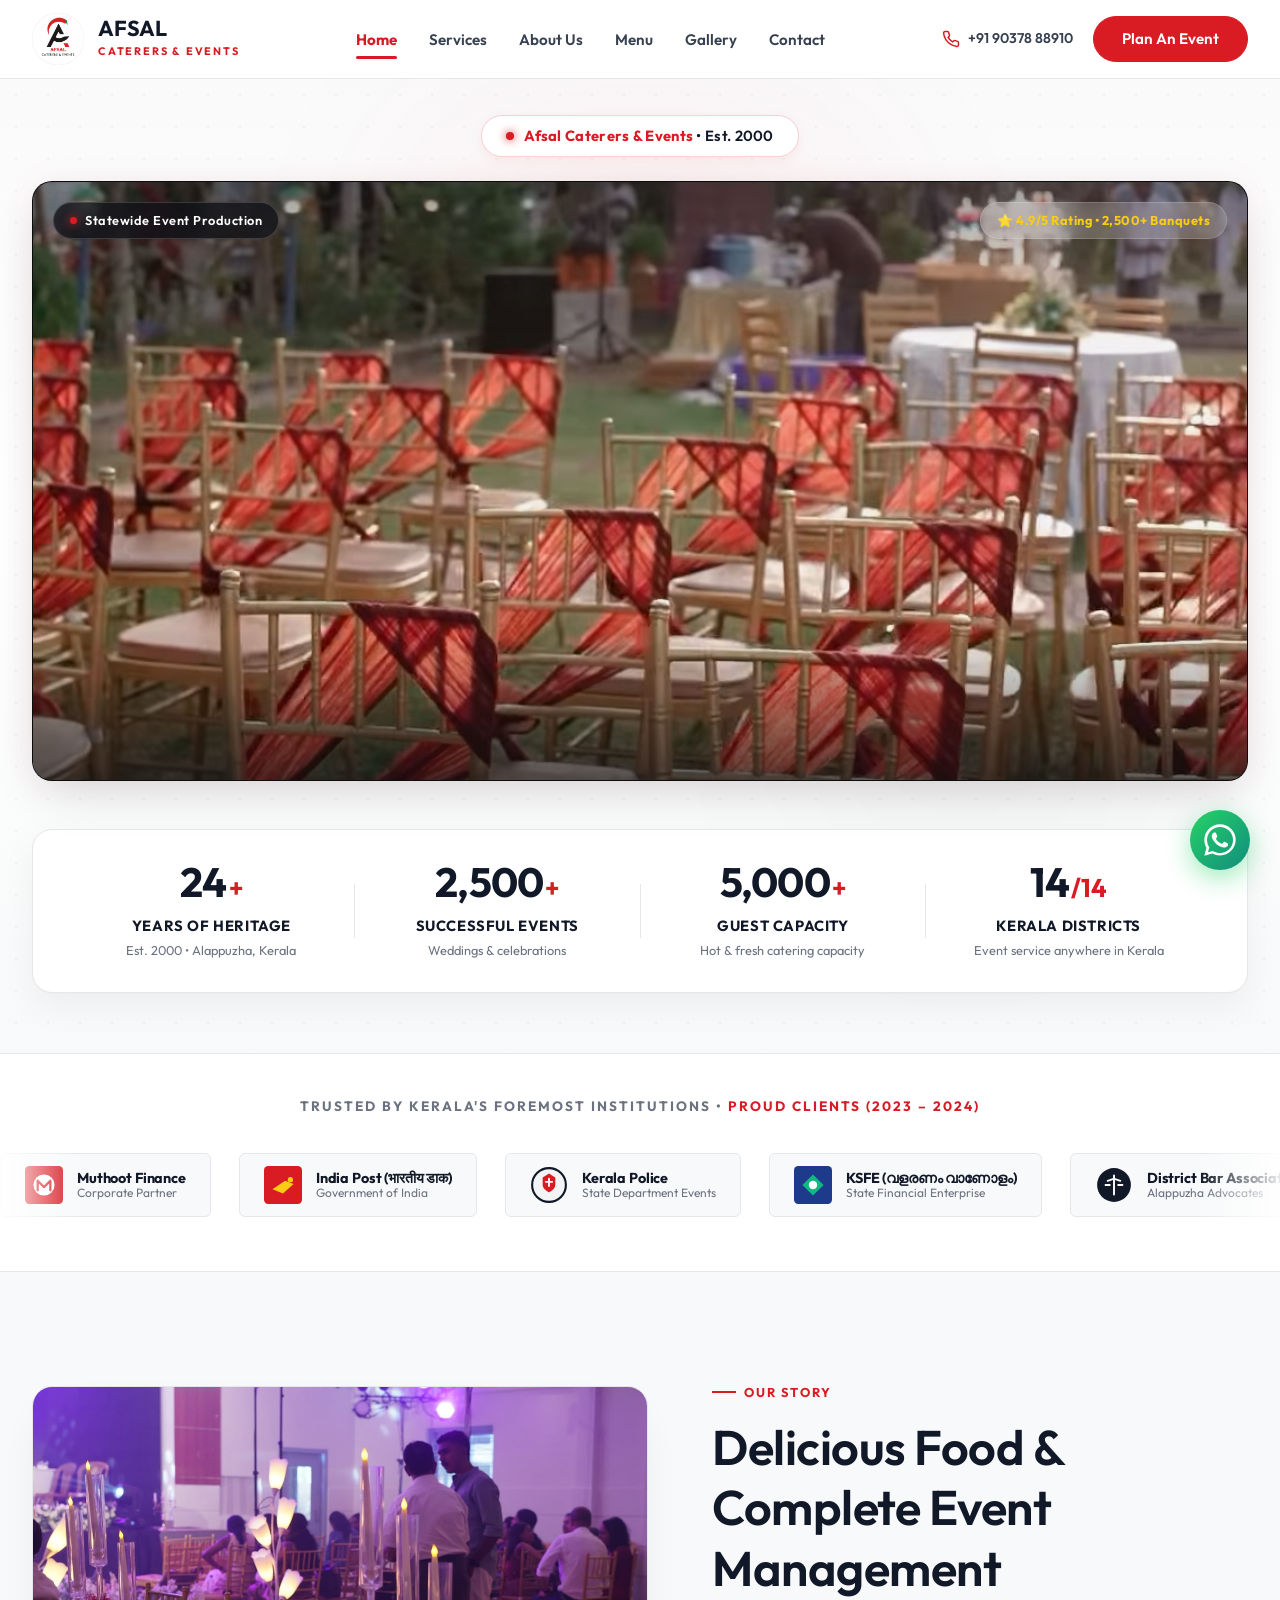
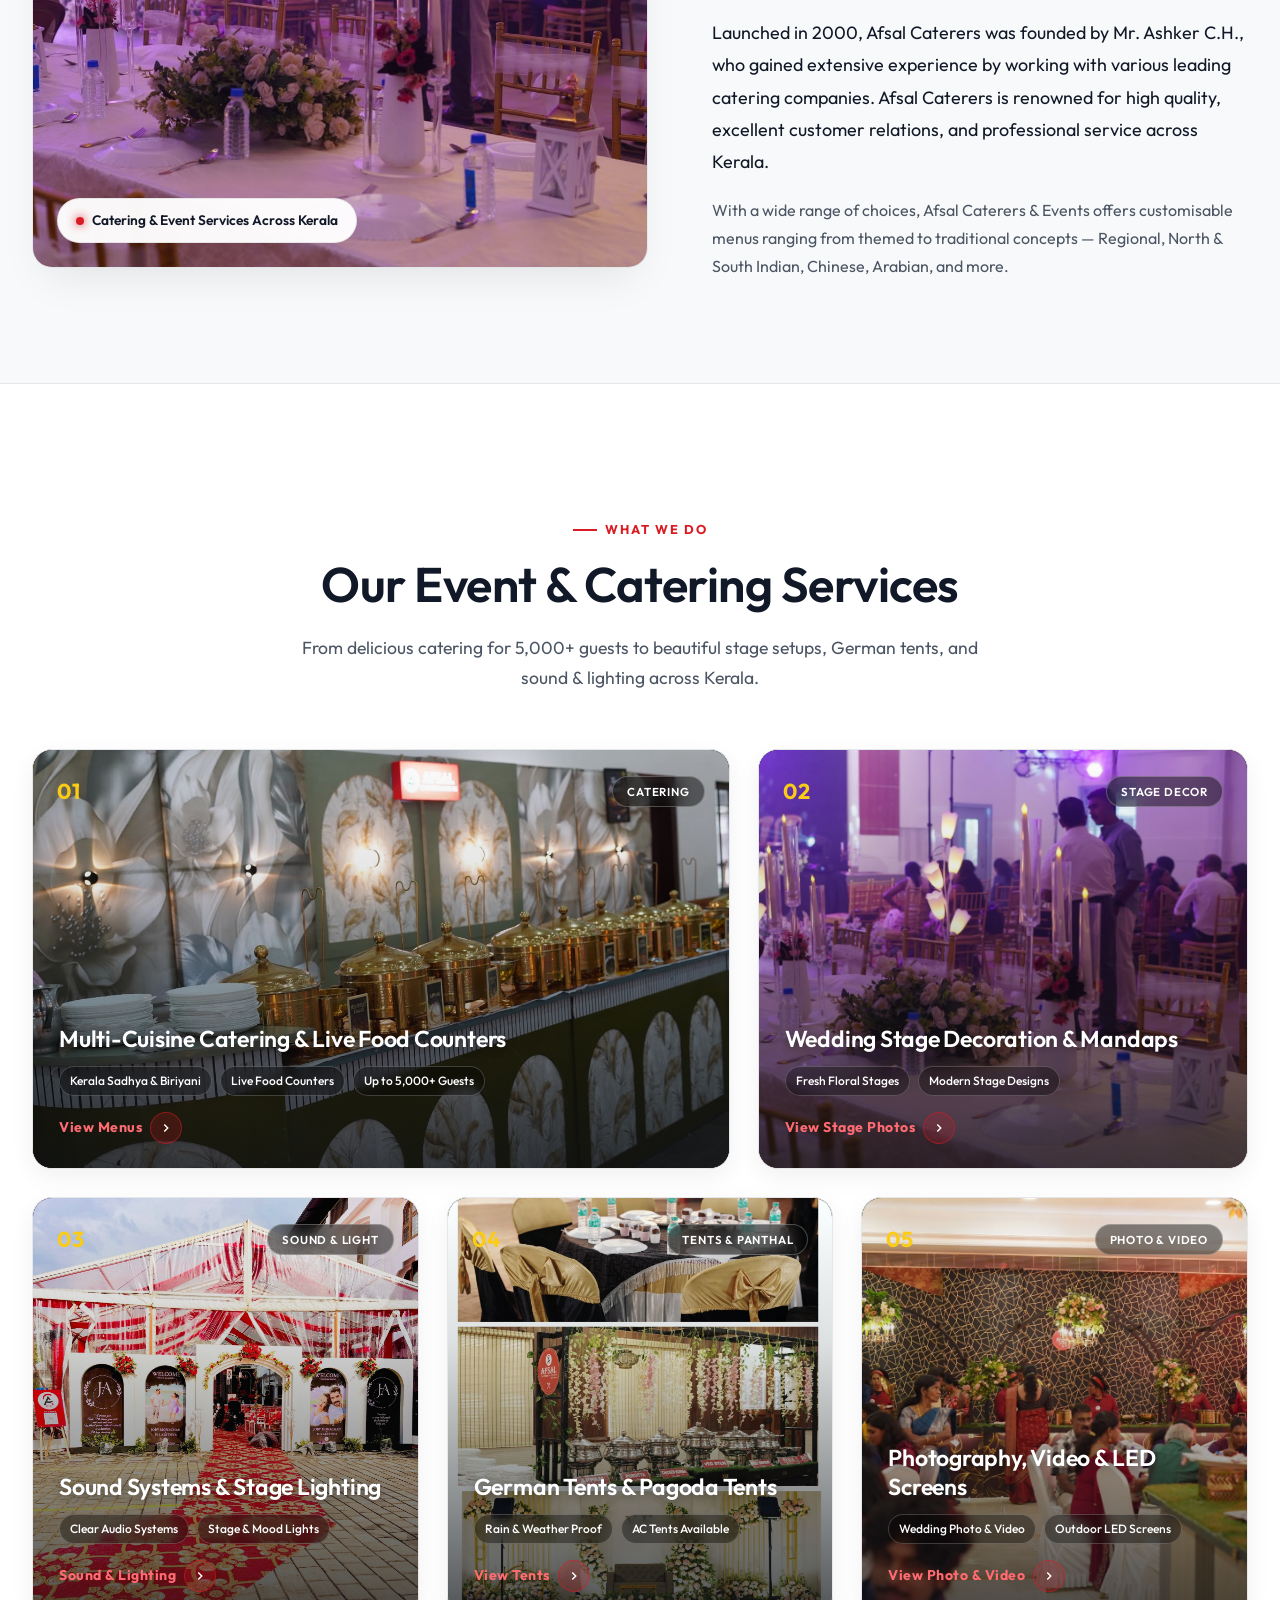
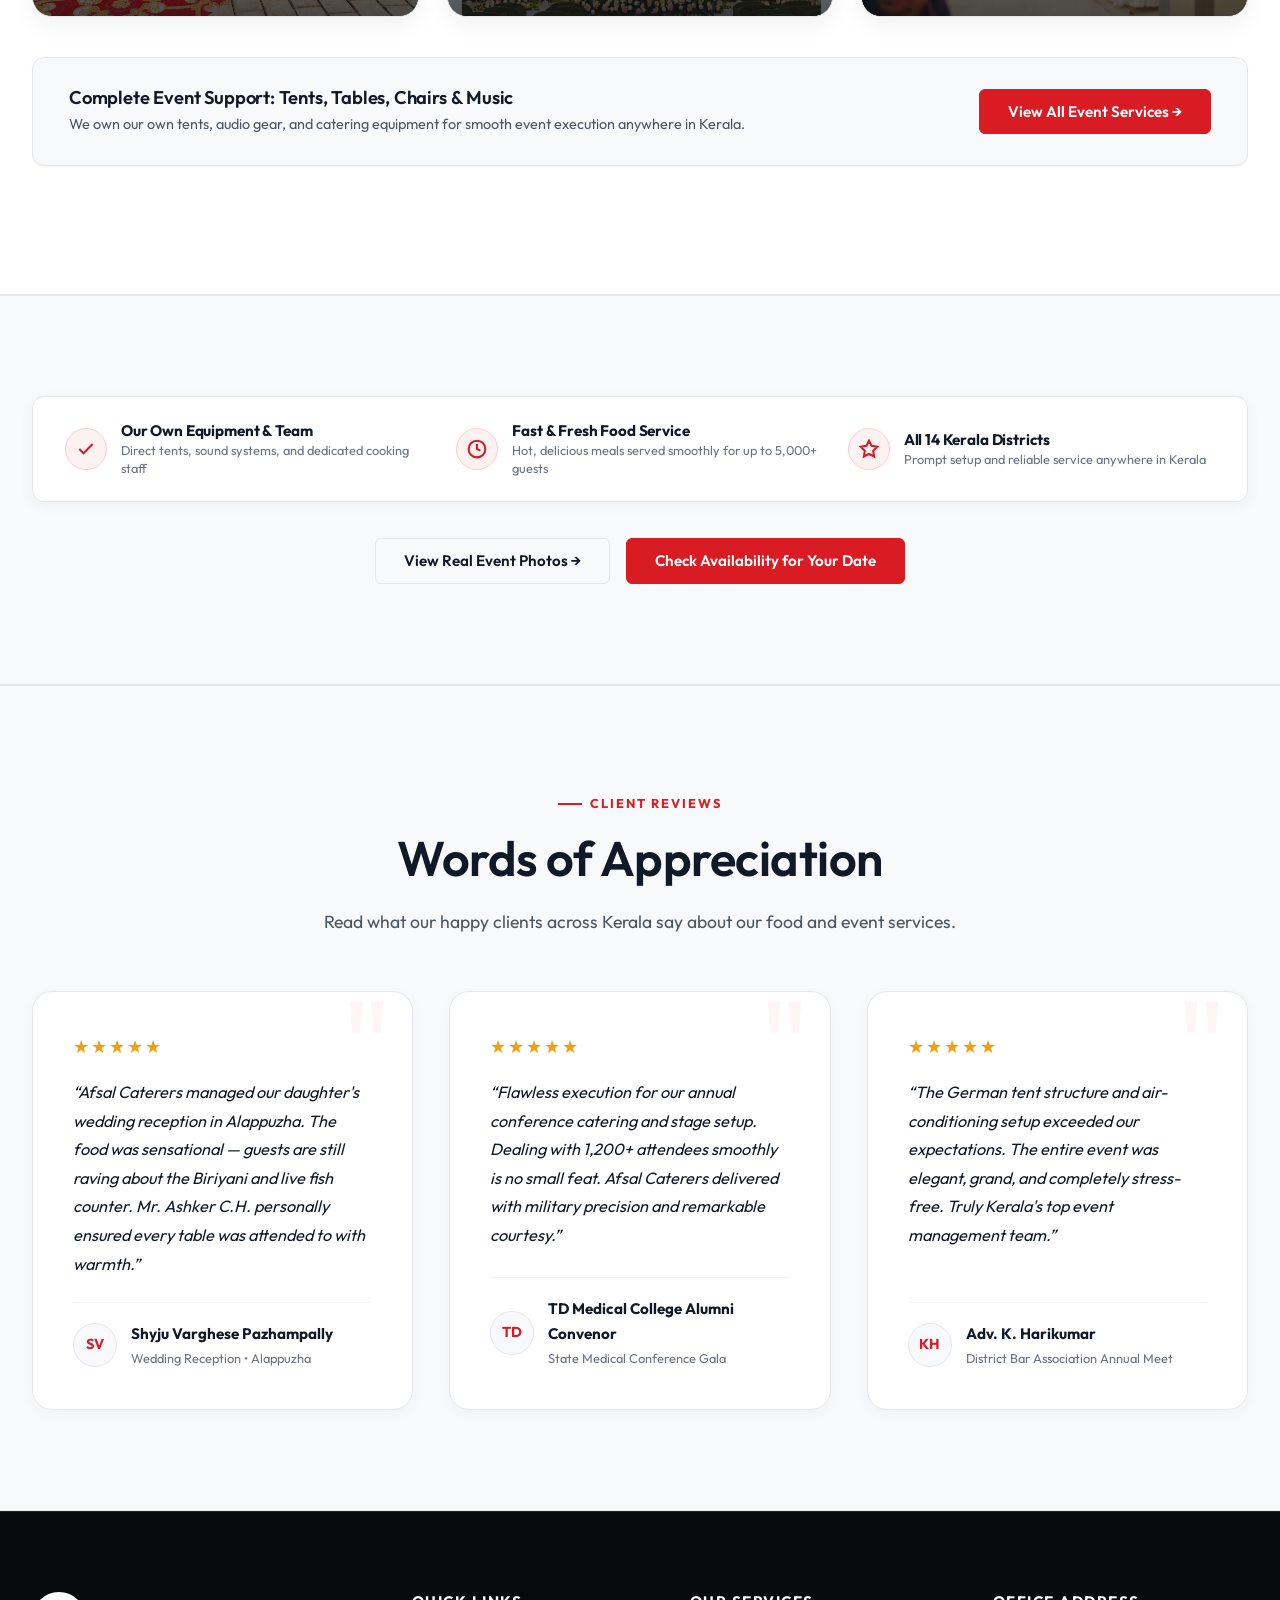
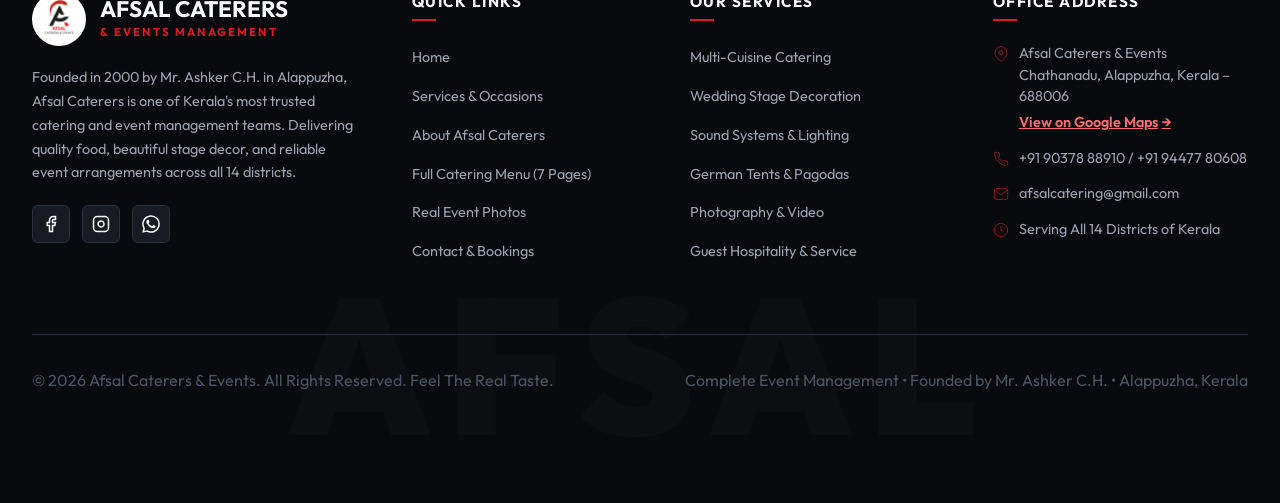
==== commit e7147d04: "feat : reworked on full design and components" ====
--- a/index.html
+++ b/index.html
@@ -3,746 +3,813 @@
 <head>
     <meta charset="UTF-8">
     <meta name="viewport" content="width=device-width, initial-scale=1.0">
-    <title>Afsel Caterers & Events</title>
+    <title>Afsal Caterers & Events | Kerala's Premier Catering & Event Management Firm</title>
+    <meta name="description" content="Afsal Caterers & Events — Founded in 2000 by Mr. Ashker C.H. High-end catering, luxury wedding stages, German tents, light & sound, and complete event production across Kerala.">
     
-    <!-- Google Fonts -->
+    <meta http-equiv="Cache-Control" content="no-cache, no-store, must-revalidate">
+    <meta http-equiv="Pragma" content="no-cache">
+    <meta http-equiv="Expires" content="0">
+    
+    <!-- Google Fonts: Single Unified Modern Typeface (Outfit) -->
     <link rel="preconnect" href="https://fonts.googleapis.com">
     <link rel="preconnect" href="https://fonts.gstatic.com" crossorigin>
-    <link href="https://fonts.googleapis.com/css2?family=Anton&family=Archivo+Black&family=Oswald:wght@400;500;600;700&family=Outfit:wght@300;400;500;600&display=swap" rel="stylesheet">
+    <link href="https://fonts.googleapis.com/css2?family=Outfit:wght@300;400;500;600;700;800;900&display=swap" rel="stylesheet">
     
-    <link rel="stylesheet" href="css/style.css">
+    <!-- Master Stylesheet -->
+        <!-- Favicon -->
+    <link rel="icon" type="image/png" href="afsal-logo.png">
+    <link rel="apple-touch-icon" href="afsal-logo.png">
+
+    <link rel="stylesheet" href="css/style.css?v=3.5">
 </head>
-<body class="bg-cream">
-    
-    <!-- Navbar -->
-    <header class="header" id="header">
-        <div class="nav-container">
-            <div class="nav-left">
-                <a href="index.html" class="nav-link active">Home</a>
-                <a href="about.html" class="nav-link">About</a>
-            </div>
-            
-            <a href="index.html" class="logo-img-wrap">
-                <div class="logo-badge-ring">
-                    <img src="afsal-logo.png" alt="Afsel Caterers Logo" class="nav-logo-img">
+<body class="bg-white">
+
+    <!-- Main Site Navigation (Standard Clean Light Header) -->
+    <header class="site-header" id="siteHeader">
+        <div class="container nav-wrap">
+            <a href="index.html" class="logo-container" aria-label="Afsal Caterers Homepage">
+                <img src="afsal-logo.png" alt="Afsal Caterers Logo" class="brand-logo-img">
+                <div class="brand-text-block">
+                    <span class="brand-text-name">AFSAL</span>
+                    <span class="brand-text-sub">Caterers &amp; Events</span>
                 </div>
             </a>
-            
-            <div class="nav-right">
-                <a href="menu.html" class="nav-link">Menu</a>
-                <a href="gallery.html" class="nav-link">Gallery</a>
-                <a href="#contact" class="btn btn-pill">Contact Us</a>
-            </div>
-            
-            <div class="hamburger">
-                <span></span>
-                <span></span>
-                <span></span>
+
+            <!-- Desktop Nav Links -->
+            <nav class="desktop-nav" aria-label="Main Navigation">
+                <ul class="nav-menu">
+                    <li><a href="index.html" class="nav-link active">Home</a></li>
+                    <li><a href="services.html" class="nav-link">Services</a></li>
+                    <li><a href="about.html" class="nav-link">About Us</a></li>
+                    <li><a href="menu.html" class="nav-link">Menu</a></li>
+                    <li><a href="gallery.html" class="nav-link">Gallery</a></li>
+                    <li><a href="contact.html" class="nav-link">Contact</a></li>
+                </ul>
+            </nav>
+
+            <div class="nav-action">
+                <a href="tel:+919037888910" class="nav-phone-link">
+                    <svg width="18" height="18" viewBox="0 0 24 24" fill="none" stroke="currentColor" stroke-width="2"><path d="M22 16.92v3a2 2 0 0 1-2.18 2 19.79 19.79 0 0 1-8.63-3.07 19.5 19.5 0 0 1-6-6 19.79 19.79 0 0 1-3.07-8.67A2 2 0 0 1 4.11 2h3a2 2 0 0 1 2 1.72 12.84 12.84 0 0 0 .7 2.81 2 2 0 0 1-.45 2.11L8.09 9.91a16 16 0 0 0 6 6l1.27-1.27a2 2 0 0 1 2.11-.45 12.84 12.84 0 0 0 2.81.7A2 2 0 0 1 22 16.92z"/></svg>
+                    <span>+91 90378 88910</span>
+                </a>
+                <a href="contact.html" class="btn btn-primary btn-pill">Plan An Event</a>
+                <button class="hamburger" aria-label="Toggle Navigation Menu">
+                    <span></span>
+                    <span></span>
+                    <span></span>
+                </button>
             </div>
         </div>
     </header>
 
-    <!-- Mobile Menu -->
-    <div class="mobile-nav">
-        <a href="index.html">Home</a>
-        <a href="about.html">About</a>
-        <a href="menu.html">Menu</a>
-        <a href="gallery.html">Gallery</a>
-        <a href="#contact">Contact Us</a>
-    </div>
-
-    <!-- Hero Section -->
-    <section class="hero-section bg-cream" id="home">
-        <div class="hero-full-layout">
-
-            <!-- LEFT SIDE: Botanical + Stamp -->
-            <div class="hero-left-side">
-
-                <!-- Juice Glass Cartoon Illustration -->
-                <svg class="hero-botanical" viewBox="0 0 220 310" fill="none" xmlns="http://www.w3.org/2000/svg">
-                    <defs>
-                        <linearGradient id="juice1" x1="0%" y1="0%" x2="0%" y2="100%">
-                            <stop offset="0%" stop-color="#FF8C42"/>
-                            <stop offset="100%" stop-color="#E05020"/>
-                        </linearGradient>
-                        <linearGradient id="glass1" x1="0%" y1="0%" x2="100%" y2="100%">
-                            <stop offset="0%" stop-color="rgba(255,255,255,0.7)"/>
-                            <stop offset="100%" stop-color="rgba(255,255,255,0.15)"/>
-                        </linearGradient>
-                        <linearGradient id="juice2" x1="0%" y1="0%" x2="0%" y2="100%">
-                            <stop offset="0%" stop-color="#E8D84A"/>
-                            <stop offset="100%" stop-color="#C8A820"/>
-                        </linearGradient>
-                        <linearGradient id="juice3" x1="0%" y1="0%" x2="0%" y2="100%">
-                            <stop offset="0%" stop-color="#5CC85A"/>
-                            <stop offset="100%" stop-color="#2A7A28"/>
-                        </linearGradient>
-                        <radialGradient id="iceBall" cx="35%" cy="30%" r="65%">
-                            <stop offset="0%" stop-color="#E8F4FF"/>
-                            <stop offset="100%" stop-color="#B0D0F0"/>
-                        </radialGradient>
-                    </defs>
-
-                    <!-- === TALL GLASS (center, main) === -->
-                    <!-- Glass body trapezoid -->
-                    <path d="M 78,70 L 68,230 L 140,230 L 130,70 Z" fill="url(#juice1)" stroke="#2A1010" stroke-width="3"/>
-                    <!-- Glass wall overlay (transparency) -->
-                    <path d="M 78,70 L 68,230 L 140,230 L 130,70 Z" fill="url(#glass1)"/>
-                    <!-- Juice level top surface -->
-                    <ellipse cx="104" cy="70" rx="26" ry="7" fill="#FF7030" stroke="#2A1010" stroke-width="2"/>
-                    <!-- Glass rim top -->
-                    <path d="M 72,68 L 136,68" stroke="#2A1010" stroke-width="3" stroke-linecap="round"/>
-                    <!-- Glass base bottom -->
-                    <ellipse cx="104" cy="230" rx="36" ry="10" fill="#D04010" stroke="#2A1010" stroke-width="2.5"/>
-                    <!-- Ice cubes inside -->
-                    <rect x="82" y="90" width="20" height="20" rx="4" fill="url(#iceBall)" stroke="#2A1010" stroke-width="1.5" opacity="0.85"/>
-                    <rect x="106" y="100" width="18" height="18" rx="4" fill="url(#iceBall)" stroke="#2A1010" stroke-width="1.5" opacity="0.85" transform="rotate(12 115 109)"/>
-                    <rect x="88" y="115" width="16" height="16" rx="3" fill="url(#iceBall)" stroke="#2A1010" stroke-width="1.5" opacity="0.7" transform="rotate(-8 96 123)"/>
-                    <!-- Shine highlight on glass -->
-                    <path d="M 82,80 C 80,120 78,160 80,200" stroke="rgba(255,255,255,0.55)" stroke-width="6" stroke-linecap="round" fill="none"/>
-                    <path d="M 90,75 C 89,100 88,130 89,160" stroke="rgba(255,255,255,0.3)" stroke-width="3" stroke-linecap="round" fill="none"/>
-                    <!-- Straw -->
-                    <path d="M 125,18 L 115,90" stroke="#460000" stroke-width="5" stroke-linecap="round"/>
-                    <path d="M 125,18 L 115,90" stroke="#FFFDF8" stroke-width="2" stroke-linecap="round" stroke-dasharray="6,6"/>
-                    <!-- Straw tip detail -->
-                    <circle cx="125" cy="17" r="4" fill="#460000" stroke="#2A1010" stroke-width="1.5"/>
-                    <!-- Orange fruit slice garnish -->
-                    <circle cx="142" cy="68" r="16" fill="#FF9040" stroke="#2A1010" stroke-width="2.5"/>
-                    <circle cx="142" cy="68" r="10" fill="#FFBA70" stroke="#2A1010" stroke-width="1.5"/>
-                    <line x1="142" y1="58" x2="142" y2="78" stroke="#2A1010" stroke-width="1.2"/>
-                    <line x1="132" y1="68" x2="152" y2="68" stroke="#2A1010" stroke-width="1.2"/>
-                    <line x1="135" y1="61" x2="149" y2="75" stroke="#2A1010" stroke-width="1"/>
-                    <line x1="149" y1="61" x2="135" y2="75" stroke="#2A1010" stroke-width="1"/>
-
-                    <!-- === SHORT GLASS (back left, lime/green) === -->
-                    <path d="M 22,130 L 16,210 L 62,210 L 56,130 Z" fill="url(#juice3)" stroke="#2A1010" stroke-width="2.5"/>
-                    <path d="M 22,130 L 16,210 L 62,210 L 56,130 Z" fill="url(#glass1)"/>
-                    <ellipse cx="39" cy="130" rx="17" ry="5" fill="#3A9838" stroke="#2A1010" stroke-width="2"/>
-                    <ellipse cx="39" cy="210" rx="23" ry="7" fill="#1A6818" stroke="#2A1010" stroke-width="2"/>
-                    <!-- Mint leaf on green drink -->
-                    <path d="M 38,122 C 30,108 40,96 50,108 C 44,108 42,116 38,122 Z" fill="#3DB840" stroke="#2A1010" stroke-width="1.5"/>
-                    <path d="M 38,122 C 46,108 56,96 46,108" fill="#5ACB5A" stroke="#2A1010" stroke-width="1"/>
-                    <!-- Straw green glass -->
-                    <path d="M 52,90 L 47,132" stroke="#E8AC3A" stroke-width="4" stroke-linecap="round"/>
-                    <path d="M 52,90 L 47,132" stroke="#FFFDF8" stroke-width="1.5" stroke-linecap="round" stroke-dasharray="5,5"/>
-                    <!-- Shine -->
-                    <path d="M 27,140 C 26,165 25,185 27,205" stroke="rgba(255,255,255,0.5)" stroke-width="4" stroke-linecap="round" fill="none"/>
-
-                    <!-- === SMALL GLASS (front right, lemon yellow) === -->
-                    <path d="M 152,160 L 147,235 L 195,235 L 190,160 Z" fill="url(#juice2)" stroke="#2A1010" stroke-width="2.5"/>
-                    <path d="M 152,160 L 147,235 L 195,235 L 190,160 Z" fill="url(#glass1)"/>
-                    <ellipse cx="171" cy="160" rx="19" ry="6" fill="#D4C030" stroke="#2A1010" stroke-width="2"/>
-                    <ellipse cx="171" cy="235" rx="24" ry="7" fill="#A08010" stroke="#2A1010" stroke-width="2"/>
-                    <!-- Lemon wedge on rim -->
-                    <path d="M 194,158 C 205,148 215,155 208,165 C 204,170 196,168 194,158 Z" fill="#F0E040" stroke="#2A1010" stroke-width="2"/>
-                    <path d="M 194,158 C 200,158 208,162 208,165" stroke="#2A1010" stroke-width="1" fill="none"/>
-                    <!-- Straw yellow -->
-                    <path d="M 188,120 L 183,162" stroke="#460000" stroke-width="4" stroke-linecap="round"/>
-                    <path d="M 188,120 L 183,162" stroke="rgba(255,255,255,0.6)" stroke-width="1.5" stroke-linecap="round" stroke-dasharray="5,5"/>
-                    <!-- Shine -->
-                    <path d="M 158,170 C 157,195 156,215 158,230" stroke="rgba(255,255,255,0.5)" stroke-width="4" stroke-linecap="round" fill="none"/>
-
-                    <!-- Floating bubbles / droplets around glasses -->
-                    <circle cx="60" cy="85" r="6" fill="#FF8C42" stroke="#2A1010" stroke-width="1.8" opacity="0.8"/>
-                    <circle cx="70" cy="72" r="4" fill="#E8D84A" stroke="#2A1010" stroke-width="1.5" opacity="0.8"/>
-                    <circle cx="48" cy="75" r="5" fill="#5CC85A" stroke="#2A1010" stroke-width="1.5" opacity="0.7"/>
-                    <circle cx="160" cy="135" r="5" fill="#FF8C42" stroke="#2A1010" stroke-width="1.5" opacity="0.8"/>
-                    <circle cx="145" cy="120" r="4" fill="#E8D84A" stroke="#2A1010" stroke-width="1.5" opacity="0.7"/>
-
-                    <!-- 4-point sparkle top right -->
-                    <g transform="translate(200,50)">
-                        <line x1="0" y1="-10" x2="0" y2="10" stroke="#E8AC3A" stroke-width="2.5"/>
-                        <line x1="-10" y1="0" x2="10" y2="0" stroke="#E8AC3A" stroke-width="2.5"/>
-                        <line x1="-7" y1="-7" x2="7" y2="7" stroke="#E8AC3A" stroke-width="1.5"/>
-                        <line x1="7" y1="-7" x2="-7" y2="7" stroke="#E8AC3A" stroke-width="1.5"/>
-                        <circle cx="0" cy="0" r="3" fill="#E8AC3A"/>
-                    </g>
-                    <!-- Small sparkle bottom left -->
-                    <g transform="translate(15,250) scale(0.7)">
-                        <line x1="0" y1="-10" x2="0" y2="10" stroke="#460000" stroke-width="2.5"/>
-                        <line x1="-10" y1="0" x2="10" y2="0" stroke="#460000" stroke-width="2.5"/>
-                        <circle cx="0" cy="0" r="3" fill="#460000"/>
-                    </g>
-                </svg>
-
-                <!-- Stamp Badge with real logo (tilted) -->
-                <div class="hero-stamp" style="transform: translateX(-25%) rotate(-18deg); transform-origin: center bottom;">
-                    <svg viewBox="0 0 290 155" width="100%" xmlns="http://www.w3.org/2000/svg">
-                        <!-- Shadow -->
-                        <rect x="8" y="8" width="278" height="143" rx="22" ry="22" fill="rgba(42,16,16,0.12)"/>
-                        <!-- Main card -->
-                        <rect x="3" y="3" width="278" height="143" rx="20" ry="20"
-                              fill="#FFFDF8" stroke="#2A1010" stroke-width="3"/>
-                        <!-- Inner dashed border -->
-                        <rect x="10" y="10" width="264" height="129" rx="15" ry="15"
-                              fill="none" stroke="#2A1010" stroke-width="1.5" stroke-dasharray="6,4"/>
-                        <!-- Corner flourishes -->
-                        <path d="M 20,20 Q 14,14 14,22" fill="none" stroke="#E8AC3A" stroke-width="2"/>
-                        <path d="M 264,20 Q 270,14 270,22" fill="none" stroke="#E8AC3A" stroke-width="2"/>
-                        <path d="M 20,133 Q 14,139 14,131" fill="none" stroke="#E8AC3A" stroke-width="2"/>
-                        <path d="M 264,133 Q 270,139 270,131" fill="none" stroke="#E8AC3A" stroke-width="2"/>
-                        <!-- Logo image -->
-                        <image href="afsal-logo.png" x="122" y="12" width="46" height="46" preserveAspectRatio="xMidYMid meet"/>
-                        <!-- Red banner -->
-                        <rect x="16" y="66" width="252" height="42" rx="8" fill="#460000"/>
-                        <rect x="16" y="66" width="252" height="16" rx="8" fill="rgba(255,255,255,0.06)"/>
-                        <!-- Name -->
-                        <text x="142" y="91" font-family="Anton, sans-serif" font-size="20"
-                              fill="white" text-anchor="middle" letter-spacing="3">AFSEL CATERERS</text>
-                        <!-- Divider -->
-                        <line x1="35" y1="115" x2="249" y2="115" stroke="#2A1010" stroke-width="1" opacity="0.3"/>
-                        <!-- Services sub-text -->
-                        <text x="142" y="128" font-family="Outfit, sans-serif" font-size="8.5"
-                              fill="#460000" text-anchor="middle" letter-spacing="2.5" font-weight="600">CATERING · DECORATION · ORGANISING</text>
-                        <!-- Stars -->
-                        <text x="142" y="145" font-size="10" fill="#E8AC3A" text-anchor="middle" letter-spacing="3" font-family="serif">★ ★ ★ ★ ★</text>
-                    </svg>
-                </div>
-            </div>
-
-            <!-- CENTER: Text Content -->
-            <div class="hero-text-content">
-                <!-- <div class="hero-badge">
-                    <svg viewBox="0 0 110 110" class="badge-svg">
-                        <circle cx="55" cy="55" r="52" fill="none" stroke="#2A1010" stroke-width="2.5"/>
-                        <circle cx="55" cy="55" r="45" fill="none" stroke="#2A1010" stroke-width="1" stroke-dasharray="4,3"/>
-                        <path d="M 35,62 C 30,62 30,55 35,55 C 35,42 45,35 55,38 C 65,35 75,42 75,55 C 80,55 80,62 75,62 Z"
-                              fill="#F9F6ED" stroke="#2A1010" stroke-width="2"/>
-                        <ellipse cx="55" cy="62" rx="22" ry="6" fill="#F9F6ED" stroke="#2A1010" stroke-width="2"/>
-                        <ellipse cx="55" cy="38" rx="5" ry="3.5" fill="#E8AC3A" stroke="#2A1010" stroke-width="1.5"/>
-                        <path d="M 48,32 Q 46,26 49,21" fill="none" stroke="#2A1010" stroke-width="1.5" stroke-linecap="round"/>
-                        <path d="M 55,30 Q 53,24 56,19" fill="none" stroke="#2A1010" stroke-width="1.5" stroke-linecap="round"/>
-                        <path d="M 62,32 Q 64,26 61,21" fill="none" stroke="#2A1010" stroke-width="1.5" stroke-linecap="round"/>
-                    </svg>
-                </div> -->
-
-                <h1 class="hero-title text-dark">Where every event<br>feels like Wowwwww!!!</h1>
-                <p class="hero-subtitle">Join us for the finest catering, delicious menus, and a warm atmosphere. Your perfect partner for celebrations.</p>
-                <a href="#services" class="btn btn-pill-solid">Explore our services</a>
-            </div>
-
-            <!-- RIGHT SIDE: Detailed Biryani Handi Illustration -->
-            <div class="hero-right-side">
-                <svg class="hero-right-illus" viewBox="0 0 240 340" fill="none" xmlns="http://www.w3.org/2000/svg">
-                    <defs>
-                        <radialGradient id="handiGrad" cx="35%" cy="30%" r="70%">
-                            <stop offset="0%" stop-color="#8B6914"/>
-                            <stop offset="60%" stop-color="#6B4F10"/>
-                            <stop offset="100%" stop-color="#3D2B08"/>
-                        </radialGradient>
-                        <radialGradient id="riceGrad" cx="50%" cy="20%" r="70%">
-                            <stop offset="0%" stop-color="#fff8e6"/>
-                            <stop offset="100%" stop-color="#f5e0a0"/>
-                        </radialGradient>
-                        <radialGradient id="plateGrad" cx="40%" cy="30%" r="70%">
-                            <stop offset="0%" stop-color="#ffffff"/>
-                            <stop offset="100%" stop-color="#e8e0d5"/>
-                        </radialGradient>
-                        <linearGradient id="steamGrad" x1="0%" y1="100%" x2="0%" y2="0%">
-                            <stop offset="0%" stop-color="#2A1010" stop-opacity="0.5"/>
-                            <stop offset="100%" stop-color="#2A1010" stop-opacity="0"/>
-                        </linearGradient>
-                        <radialGradient id="lidGrad" cx="40%" cy="25%" r="65%">
-                            <stop offset="0%" stop-color="#a07820"/>
-                            <stop offset="100%" stop-color="#5a4010"/>
-                        </radialGradient>
-                    </defs>
-
-                    <!-- Ladle wooden handle -->
-                    <path d="M 195,25 C 212,15 222,32 212,48 L 165,108"
-                          stroke="#8B6010" stroke-width="10" stroke-linecap="round" fill="none"/>
-                    <path d="M 198,28 C 212,20 220,34 213,46"
-                          stroke="rgba(255,255,255,0.2)" stroke-width="4" stroke-linecap="round" fill="none"/>
-                    <!-- Ladle bowl -->
-                    <ellipse cx="157" cy="116" rx="20" ry="14" fill="url(#plateGrad)" stroke="#2A1010" stroke-width="2.5"/>
-                    <ellipse cx="157" cy="115" rx="15" ry="10" fill="#FFF8F0" stroke="#2A1010" stroke-width="1.5"/>
-                    <!-- Gravy dripping from ladle -->
-                    <path d="M 148,127 C 145,145 140,162 136,182"
-                          stroke="#8B2000" stroke-width="6" stroke-linecap="round" fill="none"/>
-                    <path d="M 154,128 C 152,146 149,163 147,183"
-                          stroke="#460000" stroke-width="4" stroke-linecap="round" fill="none" opacity="0.7"/>
-                    <ellipse cx="140" cy="186" rx="8" ry="6" fill="#8B2000" stroke="#2A1010" stroke-width="1.5"/>
-                    <ellipse cx="147" cy="188" rx="6" ry="4.5" fill="#460000" stroke="#2A1010" stroke-width="1.2"/>
-                    <ellipse cx="135" cy="182" rx="4" ry="3" fill="#6B1800" stroke="#2A1010" stroke-width="1"/>
-
-                    <!-- Steam wisps rising from handi -->
-                    <path d="M 82,200 Q 72,178 84,158 Q 96,138 86,115"
-                          stroke="url(#steamGrad)" stroke-width="5" stroke-linecap="round" fill="none"/>
-                    <path d="M 106,196 Q 96,173 108,152 Q 120,131 110,107"
-                          stroke="url(#steamGrad)" stroke-width="5" stroke-linecap="round" fill="none"/>
-                    <path d="M 130,200 Q 140,177 128,156 Q 116,135 126,112"
-                          stroke="url(#steamGrad)" stroke-width="5" stroke-linecap="round" fill="none"/>
-
-                    <!-- Pot ground shadow -->
-                    <ellipse cx="112" cy="326" rx="78" ry="14" fill="rgba(42,16,16,0.18)"/>
-
-                    <!-- Pot body -->
-                    <path d="M 36,240 C 28,282 40,316 112,324 C 184,332 198,290 190,250 L 182,220 C 182,220 42,220 36,240 Z"
-                          fill="url(#handiGrad)" stroke="#2A1010" stroke-width="3.5"/>
-                    <!-- Pot body highlight -->
-                    <path d="M 48,248 C 44,272 50,302 80,316"
-                          stroke="rgba(255,255,255,0.18)" stroke-width="9" stroke-linecap="round" fill="none"/>
-                    <path d="M 60,246 C 57,266 62,290 82,306"
-                          stroke="rgba(255,255,255,0.1)" stroke-width="5" stroke-linecap="round" fill="none"/>
-                    <!-- Pot decorative band -->
-                    <path d="M 42,262 C 40,270 42,278 50,282 C 100,295 170,290 182,278 C 188,272 188,264 186,258"
-                          stroke="rgba(255,255,255,0.12)" stroke-width="6" fill="none"/>
-
-                    <!-- Left handle -->
-                    <path d="M 36,258 C 16,256 14,278 34,278"
-                          fill="none" stroke="#2A1010" stroke-width="6" stroke-linecap="round"/>
-                    <path d="M 36,258 C 24,260 22,274 34,278"
-                          fill="#5a3c0a" stroke="#2A1010" stroke-width="3.5"/>
-                    <!-- Handle rivets -->
-                    <circle cx="36" cy="262" r="3" fill="#8B6010" stroke="#2A1010" stroke-width="1.5"/>
-                    <circle cx="36" cy="274" r="3" fill="#8B6010" stroke="#2A1010" stroke-width="1.5"/>
-
-                    <!-- Right handle -->
-                    <path d="M 190,258 C 210,256 212,278 192,278"
-                          fill="none" stroke="#2A1010" stroke-width="6" stroke-linecap="round"/>
-                    <path d="M 190,258 C 202,260 204,274 192,278"
-                          fill="#5a3c0a" stroke="#2A1010" stroke-width="3.5"/>
-                    <circle cx="190" cy="262" r="3" fill="#8B6010" stroke="#2A1010" stroke-width="1.5"/>
-                    <circle cx="190" cy="274" r="3" fill="#8B6010" stroke="#2A1010" stroke-width="1.5"/>
-
-                    <!-- Pot rim -->
-                    <ellipse cx="113" cy="220" rx="74" ry="17" fill="#4a3008" stroke="#2A1010" stroke-width="3.5"/>
-                    <ellipse cx="113" cy="220" rx="65" ry="12" fill="#7a5215" stroke="#2A1010" stroke-width="2"/>
-                    <ellipse cx="113" cy="218" rx="58" ry="8" fill="#8B6218" stroke="none"/>
-
-                    <!-- Lid dome -->
-                    <path d="M 44,220 C 40,196 186,196 182,220"
-                          fill="url(#lidGrad)" stroke="#2A1010" stroke-width="3"/>
-                    <ellipse cx="113" cy="220" rx="70" ry="11" fill="#8B6418" stroke="#2A1010" stroke-width="2.5"/>
-                    <!-- Lid highlight -->
-                    <path d="M 56,210 C 70,200 136,198 165,208"
-                          stroke="rgba(255,255,255,0.22)" stroke-width="7" stroke-linecap="round" fill="none"/>
-                    <!-- Lid knob base -->
-                    <ellipse cx="113" cy="196" rx="14" ry="7" fill="#E8AC3A" stroke="#2A1010" stroke-width="2.5"/>
-                    <!-- Knob body -->
-                    <rect x="105" y="186" width="16" height="12" rx="5" fill="#E8AC3A" stroke="#2A1010" stroke-width="2.5"/>
-                    <!-- Knob shine -->
-                    <ellipse cx="110" cy="187" rx="5" ry="3" fill="rgba(255,255,255,0.4)"/>
-
-                    <!-- Rice grains spilling at rim -->
-                    <path d="M 52,218 C 58,208 78,202 100,210 C 112,204 132,202 152,208 C 167,204 180,210 182,218"
-                          fill="url(#riceGrad)" stroke="#c8a830" stroke-width="1.5"/>
-                    <!-- Individual rice grains -->
-                    <ellipse cx="65"  cy="211" rx="6" ry="2.5" fill="#fffae8" stroke="#c8a830" stroke-width="1" transform="rotate(-18 65 211)"/>
-                    <ellipse cx="80"  cy="207" rx="6" ry="2.5" fill="#fffae8" stroke="#c8a830" stroke-width="1" transform="rotate(8 80 207)"/>
-                    <ellipse cx="96"  cy="204" rx="6" ry="2.5" fill="#fffae8" stroke="#c8a830" stroke-width="1" transform="rotate(-5 96 204)"/>
-                    <ellipse cx="112" cy="203" rx="6" ry="2.5" fill="#fffae8" stroke="#c8a830" stroke-width="1" transform="rotate(12 112 203)"/>
-                    <ellipse cx="128" cy="204" rx="6" ry="2.5" fill="#fffae8" stroke="#c8a830" stroke-width="1" transform="rotate(-8 128 204)"/>
-                    <ellipse cx="144" cy="206" rx="6" ry="2.5" fill="#fffae8" stroke="#c8a830" stroke-width="1" transform="rotate(6 144 206)"/>
-                    <ellipse cx="160" cy="210" rx="6" ry="2.5" fill="#fffae8" stroke="#c8a830" stroke-width="1" transform="rotate(-14 160 210)"/>
-
-                    <!-- Saffron strands -->
-                    <path d="M 90,205 C 92,199 96,196 94,191" stroke="#E8AC3A" stroke-width="2.5" stroke-linecap="round" fill="none"/>
-                    <path d="M 97,203 C 99,197 103,194 101,189" stroke="#E8AC3A" stroke-width="2.5" stroke-linecap="round" fill="none"/>
-                    <path d="M 122,203 C 124,197 126,194 124,190" stroke="#E8AC3A" stroke-width="2.5" stroke-linecap="round" fill="none"/>
-                    <path d="M 130,205 C 132,199 134,197 132,192" stroke="#E8AC3A" stroke-width="2" stroke-linecap="round" fill="none"/>
-
-                    <!-- Fried onion & herb garnish -->
-                    <circle cx="108" cy="202" r="4" fill="#c87020" stroke="#8B4010" stroke-width="1.2"/>
-                    <circle cx="118" cy="200" r="3.5" fill="#c87020" stroke="#8B4010" stroke-width="1"/>
-                    <circle cx="136" cy="203" r="4" fill="#8B2000" stroke="#5a1000" stroke-width="1.2"/>
-                    <circle cx="104" cy="199" r="3" fill="#346018" stroke="#1e3a0a" stroke-width="1"/>
-                    <circle cx="126" cy="201" r="3" fill="#346018" stroke="#1e3a0a" stroke-width="1"/>
-
-                    <!-- 4-point star sparkle left -->
-                    <g transform="translate(18,200)">
-                        <line x1="0" y1="-12" x2="0" y2="12" stroke="#E8AC3A" stroke-width="3"/>
-                        <line x1="-12" y1="0" x2="12" y2="0" stroke="#E8AC3A" stroke-width="3"/>
-                        <line x1="-8" y1="-8" x2="8" y2="8" stroke="#E8AC3A" stroke-width="2"/>
-                        <line x1="8" y1="-8" x2="-8" y2="8" stroke="#E8AC3A" stroke-width="2"/>
-                        <circle cx="0" cy="0" r="4" fill="#E8AC3A"/>
-                    </g>
-                    <!-- Smaller sparkle right -->
-                    <g transform="translate(212,240) scale(0.65)">
-                        <line x1="0" y1="-12" x2="0" y2="12" stroke="#460000" stroke-width="3"/>
-                        <line x1="-12" y1="0" x2="12" y2="0" stroke="#460000" stroke-width="3"/>
-                        <line x1="-8" y1="-8" x2="8" y2="8" stroke="#460000" stroke-width="2"/>
-                        <line x1="8" y1="-8" x2="-8" y2="8" stroke="#460000" stroke-width="2"/>
-                        <circle cx="0" cy="0" r="4" fill="#460000"/>
-                    </g>
-                    <!-- Floating spice shapes -->
-                    <polygon points="26,160 31,150 36,160 31,170" fill="#E8AC3A" stroke="#2A1010" stroke-width="1.5"/>
-                    <circle cx="215" cy="182" r="7" fill="#460000" stroke="#2A1010" stroke-width="2"/>
-                    <circle cx="213" cy="179" r="2.5" fill="rgba(255,255,255,0.42)"/>
-                    <!-- Tiny dot accent -->
-                    <circle cx="22" cy="230" r="4" fill="#E8AC3A" stroke="#2A1010" stroke-width="1.5"/>
-                    <circle cx="200" cy="200" r="5" fill="#E8F5E2" stroke="#2A1010" stroke-width="1.5"/>
-                </svg>
-            </div>
-
+    <!-- Mobile Drawer & Backdrop -->
+    <div class="mobile-nav-backdrop"></div>
+    <aside class="mobile-nav-drawer">
+        <ul class="mobile-nav-links">
+            <li><a href="index.html" class="active">Home</a></li>
+            <li><a href="services.html">Services</a></li>
+            <li><a href="about.html">About Us</a></li>
+            <li><a href="menu.html">Menu</a></li>
+            <li><a href="gallery.html">Gallery</a></li>
+            <li><a href="contact.html">Contact Us</a></li>
+        </ul>
+        <div style="margin-top: 36px;">
+            <a href="contact.html" class="btn btn-primary btn-pill" style="width: 100%;">Plan Your Event</a>
+            <p style="font-size: 0.82rem; color: var(--text-muted); margin-top: 20px; text-align: center;">
+                Chathanadu, Alappuzha, Kerala<br>Tel: +91 90378 88910
+            </p>
+        </div>
+    </aside>
+
+    <!-- New Model Framed Video Hero Landing with Ambient Shaded Elegance & Key Metrics -->
+    <section class="hero-framed-section" id="heroLanding" aria-label="Afsal Caterers &amp; Events">
+        <!-- Ambient Luxury Shady Gradients & Mesh Glow -->
+        <div class="hero-ambient-glow glow-1"></div>
+        <div class="hero-ambient-glow glow-2"></div>
+        <div class="hero-ambient-grid-pattern"></div>
+
+        <div class="container hero-framed-container">
+            <!-- Minimal Elegant Brand Title & Badge -->
+            <div class="hero-header-minimal">
+                <div class="hero-prestige-badge">
+                    <span class="badge-dot-live"></span>
+                    <span><span class="brand-highlight">Afsal Caterers &amp; Events</span> &bull; Est. 2000</span>
+                </div>
+            </div>
+
+            <!-- Framed Luxury Cinematic Video Showcase with Efficient Margins -->
+            <div class="hero-video-frame-wrap">
+                <div class="hero-video-frame-inner">
+                    <!-- 4K Event Video -->
+                    <video id="heroBgVideo" class="hero-frame-video" autoplay muted loop playsinline poster="images/event-5.jpg" title="Afsal Caterers Event Production Cinema">
+                        <source src="images/Video-afsalcaters.mp4" type="video/mp4">
+                        Your browser does not support HTML5 video.
+                    </video>
+
+                    <!-- Cinematic Vignette & Edge Scrim -->
+                    <div class="video-frame-scrim"></div>
+
+                    <!-- Floating Frame Badges -->
+                    <div class="frame-tag-badge top-left">
+                        <span class="tag-pulse-red"></span>
+                        <span>Statewide Event Production</span>
+                    </div>
+
+                    <div class="frame-tag-badge top-right">
+                        <span>⭐ 4.9/5 Rating &bull; 2,500+ Banquets</span>
+                    </div>
+
+                </div>
+            </div>
+
+            <!-- Key Numbers & Proof Metrics Bar (Proper Metrics) -->
+            <div class="hero-metrics-bar">
+                <div class="metric-card">
+                    <div class="metric-number-row">
+                        <span class="metric-number">24</span>
+                        <span class="metric-plus">+</span>
+                    </div>
+                    <div class="metric-title">Years of Heritage</div>
+                    <div class="metric-sub">Est. 2000 &bull; Alappuzha, Kerala</div>
+                </div>
+
+                <div class="metric-divider"></div>
+
+                <div class="metric-card">
+                    <div class="metric-number-row">
+                        <span class="metric-number">2,500</span>
+                        <span class="metric-plus">+</span>
+                    </div>
+                    <div class="metric-title">Successful Events</div>
+                    <div class="metric-sub">Weddings &amp; celebrations</div>
+                </div>
+
+                <div class="metric-divider"></div>
+
+                <div class="metric-card">
+                    <div class="metric-number-row">
+                        <span class="metric-number">5,000</span>
+                        <span class="metric-plus">+</span>
+                    </div>
+                    <div class="metric-title">Guest Capacity</div>
+                    <div class="metric-sub">Hot &amp; fresh catering capacity</div>
+                </div>
+
+                <div class="metric-divider"></div>
+
+                <div class="metric-card">
+                    <div class="metric-number-row">
+                        <span class="metric-number">14</span>
+                        <span class="metric-plus">/14</span>
+                    </div>
+                    <div class="metric-title">Kerala Districts</div>
+                    <div class="metric-sub">Event service anywhere in Kerala</div>
+                </div>
+            </div>
         </div>
     </section>
 
-    <!-- Wavy Transition: Cream to Yellow Marquee -->
-    <svg viewBox="0 0 1440 40" preserveAspectRatio="none" style="display:block; width:100%; height:40px; background-color: var(--cream-bg);">
-        <path fill="var(--brand-yellow)" d="M0,20 C150,40 350,0 500,20 C650,40 850,0 1000,20 C1150,40 1350,0 1440,20 L1440,40 L0,40 Z"></path>
-    </svg>
-
-    <!-- Marquee Banner (Yellowish background) -->
-    <div class="marquee-wrapper" style="background-color: var(--brand-yellow);">
-        <div class="marquee">
-            <div class="marquee-content text-dark">
-                <span>Your perfect catering moment awaits</span>
-                <span class="icon-spacer">
-                    <svg width="40" height="40" viewBox="0 0 24 24" fill="none" stroke="currentColor" stroke-width="2"><path d="M12 2v20M17 5H9.5a3.5 3.5 0 0 0 0 7h5a3.5 3.5 0 0 1 0 7H6"/></svg>
-                </span>
-                <span>Experience the Difference</span>
-                <span class="icon-spacer">
-                    <svg width="40" height="40" viewBox="0 0 24 24" fill="none" stroke="currentColor" stroke-width="2"><circle cx="12" cy="12" r="10"/><path d="M12 8l4 4-4 4M8 12h8"/></svg>
-                </span>
-                <span>100% Quality Ingredients</span>
-                <span class="icon-spacer">
-                    <svg width="40" height="40" viewBox="0 0 24 24" fill="none" stroke="currentColor" stroke-width="2"><polygon points="12 2 15.09 8.26 22 9.27 17 14.14 18.18 21.02 12 17.77 5.82 21.02 7 14.14 2 9.27 8.91 8.26 12 2"/></svg>
-                </span>
-                
-                <!-- Repeat for infinite scroll -->
-                <span>Your perfect catering moment awaits</span>
-                <span class="icon-spacer">
-                    <svg width="40" height="40" viewBox="0 0 24 24" fill="none" stroke="currentColor" stroke-width="2"><path d="M12 2v20M17 5H9.5a3.5 3.5 0 0 0 0 7h5a3.5 3.5 0 0 1 0 7H6"/></svg>
-                </span>
-                <span>Experience the Difference</span>
-                <span class="icon-spacer">
-                    <svg width="40" height="40" viewBox="0 0 24 24" fill="none" stroke="currentColor" stroke-width="2"><circle cx="12" cy="12" r="10"/><path d="M12 8l4 4-4 4M8 12h8"/></svg>
-                </span>
-                <span>100% Quality Ingredients</span>
-                <span class="icon-spacer">
-                    <svg width="40" height="40" viewBox="0 0 24 24" fill="none" stroke="currentColor" stroke-width="2"><polygon points="12 2 15.09 8.26 22 9.27 17 14.14 18.18 21.02 12 17.77 5.82 21.02 7 14.14 2 9.27 8.91 8.26 12 2"/></svg>
-                </span>
-            </div>
-        </div>
-    </div>
-
-    <!-- Wavy Transition: Yellow Marquee to White -->
-    <svg viewBox="0 0 1440 40" preserveAspectRatio="none" style="display:block; width:100%; height:40px; background-color: var(--brand-yellow);">
-        <path fill="var(--white-bg)" d="M0,20 C150,40 350,0 500,20 C650,40 850,0 1000,20 C1150,40 1350,0 1440,20 L1440,40 L0,40 Z"></path>
-    </svg>
-
-    <!-- Services Cards Section -->
-    <section class="services-section bg-white" id="services">
-        <div class="services-container">
-            <div class="services-grid">
-                
-                <!-- Card 1 -->
-                <div class="service-col">
-                    <h3 class="service-heading text-dark" style="margin-bottom: 15px;">Catering</h3>
-                    <div class="service-img-wrapper border-thick radius-12" style="margin-bottom: 20px;">
-                        <img src="images/SaveInta.com_660824234_18318703762252472_6239962177027939136_n.jpg" alt="Catering">
-                    </div>
-                    <p style="font-size: 1.1rem; line-height: 1.5; color: #555;">Whether you're hosting an intimate gathering or a grand feast, come and share the joy of exquisite culinary delights with us.</p>
-                    <a href="gallery.html" class="btn-text" style="display:inline-block; font-weight: 100; font-family: var(--font-heading); font-size: 1rem; color: var(--brand-red); text-decoration: none; margin-top: 10px;">View more &rarr;</a>
-                </div>
-
-                <!-- Card 2 -->
-                <div class="service-col">
-                    <h3 class="service-heading text-dark" style="margin-bottom: 15px;">Stage Decoration</h3>
-                    <div class="service-img-wrapper border-thick radius-12" style="margin-bottom: 20px;">
-                        <img src="images/SaveInta.com_524224434_18356583739154385_6832722676717998445_n.jpg" alt="Decoration">
-                    </div>
-                    <p style="font-size: 1.1rem; line-height: 1.5; color: #555;">We feature premium floral arrangements and elegant designs, creating a lively atmosphere for your special day.</p>
-                    <a href="gallery.html" class="btn-text" style="display:inline-block; font-weight: 100; font-family: var(--font-heading); font-size: 1rem; color: var(--brand-red); text-decoration: none; margin-top: 10px;">View more &rarr;</a>
-                </div>
-
-                <!-- Card 3 -->
-                <div class="service-col">
-                    <h3 class="service-heading text-dark" style="margin-bottom: 15px;">Event Management</h3>
-                    <div class="service-img-wrapper border-thick radius-12" style="margin-bottom: 20px;">
-                        <img src="images/SaveInta.com_767703128_18409958287154385_2093238272064119401_n.jpg" alt="Event Services">
-                    </div>
-                    <p style="font-size: 1.1rem; line-height: 1.5; color: #555;">Afsel Caterers is the perfect venue for your private events and celebrations, handling every detail flawlessly.</p>
-                    <a href="gallery.html" class="btn-text" style="display:inline-block; font-weight: 100; font-family: var(--font-heading); font-size: 1rem; color: var(--brand-red); text-decoration: none; margin-top: 10px;">View more &rarr;</a>
-                </div>
-
+    <!-- Proud Clients Marquee Section (Continuous Smooth Loop) -->
+    <section class="marquee-section" aria-label="Our Esteemed Clients">
+        <div class="marquee-header">
+            <h2 class="marquee-subtitle">Trusted by Kerala's Foremost Institutions &bull; <span>Proud Clients (2023 &ndash; 2024)</span></h2>
+        </div>
+        
+        <div class="marquee-container">
+            <!-- Track 1 -->
+            <div class="marquee-track">
+                <!-- 1. Muthoot Finance -->
+                <div class="client-badge-card">
+                    <div class="client-badge-icon">
+                        <svg viewBox="0 0 36 36" fill="none"><rect width="36" height="36" rx="4" fill="#D91B24"/><circle cx="18" cy="18" r="10" fill="#FFFFFF"/><path d="M12 23V14L18 20L24 14V23" stroke="#D91B24" stroke-width="2.2" stroke-linecap="round" stroke-linejoin="round"/></svg>
+                    </div>
+                    <div class="client-badge-info">
+                        <h4>Muthoot Finance</h4>
+                        <p>Corporate Partner</p>
+                    </div>
+                </div>
+
+                <!-- 2. India Post -->
+                <div class="client-badge-card">
+                    <div class="client-badge-icon">
+                        <svg viewBox="0 0 36 36" fill="none"><rect width="36" height="36" rx="4" fill="#D91B24"/><path d="M8 22L20 14L28 17L18 26L8 22Z" fill="#FACC15"/><circle cx="25" cy="13" r="2.5" fill="#FACC15"/></svg>
+                    </div>
+                    <div class="client-badge-info">
+                        <h4>India Post (भारतीय डाक)</h4>
+                        <p>Government of India</p>
+                    </div>
+                </div>
+
+                <!-- 3. Kerala Police -->
+                <div class="client-badge-card">
+                    <div class="client-badge-icon">
+                        <svg viewBox="0 0 36 36" fill="none"><circle cx="18" cy="18" r="16" stroke="#111827" stroke-width="2" fill="#F3F4F6"/><path d="M18 7L24 11V18C24 22 18 25 18 25C18 25 12 22 12 18V11L18 7Z" fill="#D91B24"/><path d="M18 12V19M15 15H21" stroke="#FFFFFF" stroke-width="1.8" stroke-linecap="round"/></svg>
+                    </div>
+                    <div class="client-badge-info">
+                        <h4>Kerala Police</h4>
+                        <p>State Department Events</p>
+                    </div>
+                </div>
+
+                <!-- 4. KSFE -->
+                <div class="client-badge-card">
+                    <div class="client-badge-icon">
+                        <svg viewBox="0 0 36 36" fill="none"><rect width="36" height="36" rx="4" fill="#1E3A8A"/><polygon points="8,18 18,8 28,18 18,28" fill="#10B981"/><circle cx="18" cy="18" r="4" fill="#FFFFFF"/></svg>
+                    </div>
+                    <div class="client-badge-info">
+                        <h4>KSFE (വളരണം വാണോളം)</h4>
+                        <p>State Financial Enterprise</p>
+                    </div>
+                </div>
+
+                <!-- 5. District Bar Association -->
+                <div class="client-badge-card">
+                    <div class="client-badge-icon">
+                        <svg viewBox="0 0 36 36" fill="none"><circle cx="18" cy="18" r="16" fill="#111827"/><path d="M18 9V27M12 14L18 12L24 14M10 18L14 18M22 18L26 18" stroke="#FFFFFF" stroke-width="1.8" stroke-linecap="round"/></svg>
+                    </div>
+                    <div class="client-badge-info">
+                        <h4>District Bar Association</h4>
+                        <p>Alappuzha Advocates</p>
+                    </div>
+                </div>
+
+                <!-- 6. TD Vandanam Medical College -->
+                <div class="client-badge-card">
+                    <div class="client-badge-icon">
+                        <svg viewBox="0 0 36 36" fill="none"><circle cx="18" cy="18" r="16" stroke="#D91B24" stroke-width="2" fill="#FFFFFF"/><path d="M18 8V28M13 14C15 12 21 12 23 15C25 18 16 20 18 24" stroke="#111827" stroke-width="2" stroke-linecap="round"/></svg>
+                    </div>
+                    <div class="client-badge-info">
+                        <h4>TD Vandanam Medical College</h4>
+                        <p>Alumni &amp; Faculty Galas</p>
+                    </div>
+                </div>
+
+                <!-- 7. Income Tax Department -->
+                <div class="client-badge-card">
+                    <div class="client-badge-icon">
+                        <svg viewBox="0 0 36 36" fill="none"><circle cx="18" cy="18" r="16" fill="#F8FAFC" stroke="#059669" stroke-width="2"/><path d="M18 9V17M15 12H21M13 22C15 24 21 24 23 22" stroke="#059669" stroke-width="2" stroke-linecap="round"/><path d="M11 26H25" stroke="#D91B24" stroke-width="2.5"/></svg>
+                    </div>
+                    <div class="client-badge-info">
+                        <h4>Income Tax Department</h4>
+                        <p>Government of India</p>
+                    </div>
+                </div>
+
+                <!-- 8. KMSRA -->
+                <div class="client-badge-card">
+                    <div class="client-badge-icon">
+                        <svg viewBox="0 0 36 36" fill="none"><circle cx="18" cy="18" r="16" fill="#D91B24"/><path d="M14 24V16C14 14 17 14 18 15C19 14 22 14 22 16V24" stroke="#FFFFFF" stroke-width="2" stroke-linecap="round"/><rect x="13" y="24" width="10" height="4" rx="1" fill="#FFFFFF"/></svg>
+                    </div>
+                    <div class="client-badge-info">
+                        <h4>KMSRA</h4>
+                        <p>Kerala Medical Assoc.</p>
+                    </div>
+                </div>
+
+                <!-- 9. Leo XIII HSS School -->
+                <div class="client-badge-card">
+                    <div class="client-badge-icon">
+                        <svg viewBox="0 0 36 36" fill="none"><path d="M8 8H28V20C28 26 18 30 18 30C18 30 8 26 8 20V8Z" fill="#111827"/><path d="M18 12L21 18H15L18 12Z" fill="#D91B24"/></svg>
+                    </div>
+                    <div class="client-badge-info">
+                        <h4>Leo XIII HSS School</h4>
+                        <p>Nirakkoottu Programme</p>
+                    </div>
+                </div>
+
+                <!-- 10. JSS Gouriyamma Programme -->
+                <div class="client-badge-card">
+                    <div class="client-badge-icon">
+                        <svg viewBox="0 0 36 36" fill="none"><rect width="36" height="36" rx="4" fill="#D91B24"/><polygon points="18,10 20,15 26,15 21,18 23,24 18,20 13,24 15,18 10,15 16,15" fill="#FFFFFF"/></svg>
+                    </div>
+                    <div class="client-badge-info">
+                        <h4>JSS Gouriyamma Programme</h4>
+                        <p>State Commemoration</p>
+                    </div>
+                </div>
+
+                <!-- 11. IAPA -->
+                <div class="client-badge-card">
+                    <div class="client-badge-icon">
+                        <svg viewBox="0 0 36 36" fill="none"><circle cx="18" cy="18" r="16" fill="#F0FDF4" stroke="#16A34A" stroke-width="2"/><path d="M18 6C11 6 11 18 18 18C25 18 25 30 18 30" stroke="#16A34A" stroke-width="2"/><circle cx="18" cy="12" r="2" fill="#16A34A"/><circle cx="18" cy="24" r="2" fill="#D91B24"/></svg>
+                    </div>
+                    <div class="client-badge-info">
+                        <h4>Indian Acupuncture Assoc.</h4>
+                        <p>National Conference</p>
+                    </div>
+                </div>
+
+                <!-- 12. AJMAL Welmade Foods -->
+                <div class="client-badge-card">
+                    <div class="client-badge-icon">
+                        <svg viewBox="0 0 36 36" fill="none"><circle cx="18" cy="18" r="16" fill="#111827"/><text x="18" y="23" font-family="'Plus Jakarta Sans', sans-serif" font-size="14" font-weight="bold" fill="#D91B24" text-anchor="middle">A</text></svg>
+                    </div>
+                    <div class="client-badge-info">
+                        <h4>AJMAL Welmade Foods</h4>
+                        <p>Industry Partner</p>
+                    </div>
+                </div>
+            </div>
+
+            <!-- Track 2 (Duplicate for Seamless Infinite Loop) -->
+            <div class="marquee-track" aria-hidden="true">
+                <!-- 1. Muthoot Finance -->
+                <div class="client-badge-card">
+                    <div class="client-badge-icon">
+                        <svg viewBox="0 0 36 36" fill="none"><rect width="36" height="36" rx="4" fill="#D91B24"/><circle cx="18" cy="18" r="10" fill="#FFFFFF"/><path d="M12 23V14L18 20L24 14V23" stroke="#D91B24" stroke-width="2.2" stroke-linecap="round" stroke-linejoin="round"/></svg>
+                    </div>
+                    <div class="client-badge-info">
+                        <h4>Muthoot Finance</h4>
+                        <p>Corporate Partner</p>
+                    </div>
+                </div>
+
+                <!-- 2. India Post -->
+                <div class="client-badge-card">
+                    <div class="client-badge-icon">
+                        <svg viewBox="0 0 36 36" fill="none"><rect width="36" height="36" rx="4" fill="#D91B24"/><path d="M8 22L20 14L28 17L18 26L8 22Z" fill="#FACC15"/><circle cx="25" cy="13" r="2.5" fill="#FACC15"/></svg>
+                    </div>
+                    <div class="client-badge-info">
+                        <h4>India Post (भारतीय डाक)</h4>
+                        <p>Government of India</p>
+                    </div>
+                </div>
+
+                <!-- 3. Kerala Police -->
+                <div class="client-badge-card">
+                    <div class="client-badge-icon">
+                        <svg viewBox="0 0 36 36" fill="none"><circle cx="18" cy="18" r="16" stroke="#111827" stroke-width="2" fill="#F3F4F6"/><path d="M18 7L24 11V18C24 22 18 25 18 25C18 25 12 22 12 18V11L18 7Z" fill="#D91B24"/><path d="M18 12V19M15 15H21" stroke="#FFFFFF" stroke-width="1.8" stroke-linecap="round"/></svg>
+                    </div>
+                    <div class="client-badge-info">
+                        <h4>Kerala Police</h4>
+                        <p>State Department Events</p>
+                    </div>
+                </div>
+
+                <!-- 4. KSFE -->
+                <div class="client-badge-card">
+                    <div class="client-badge-icon">
+                        <svg viewBox="0 0 36 36" fill="none"><rect width="36" height="36" rx="4" fill="#1E3A8A"/><polygon points="8,18 18,8 28,18 18,28" fill="#10B981"/><circle cx="18" cy="18" r="4" fill="#FFFFFF"/></svg>
+                    </div>
+                    <div class="client-badge-info">
+                        <h4>KSFE (വളരണം വാണോളം)</h4>
+                        <p>State Financial Enterprise</p>
+                    </div>
+                </div>
+
+                <!-- 5. District Bar Association -->
+                <div class="client-badge-card">
+                    <div class="client-badge-icon">
+                        <svg viewBox="0 0 36 36" fill="none"><circle cx="18" cy="18" r="16" fill="#111827"/><path d="M18 9V27M12 14L18 12L24 14M10 18L14 18M22 18L26 18" stroke="#FFFFFF" stroke-width="1.8" stroke-linecap="round"/></svg>
+                    </div>
+                    <div class="client-badge-info">
+                        <h4>District Bar Association</h4>
+                        <p>Alappuzha Advocates</p>
+                    </div>
+                </div>
+
+                <!-- 6. TD Vandanam Medical College -->
+                <div class="client-badge-card">
+                    <div class="client-badge-icon">
+                        <svg viewBox="0 0 36 36" fill="none"><circle cx="18" cy="18" r="16" stroke="#D91B24" stroke-width="2" fill="#FFFFFF"/><path d="M18 8V28M13 14C15 12 21 12 23 15C25 18 16 20 18 24" stroke="#111827" stroke-width="2" stroke-linecap="round"/></svg>
+                    </div>
+                    <div class="client-badge-info">
+                        <h4>TD Vandanam Medical College</h4>
+                        <p>Alumni &amp; Faculty Galas</p>
+                    </div>
+                </div>
+
+                <!-- 7. Income Tax Department -->
+                <div class="client-badge-card">
+                    <div class="client-badge-icon">
+                        <svg viewBox="0 0 36 36" fill="none"><circle cx="18" cy="18" r="16" fill="#F8FAFC" stroke="#059669" stroke-width="2"/><path d="M18 9V17M15 12H21M13 22C15 24 21 24 23 22" stroke="#059669" stroke-width="2" stroke-linecap="round"/><path d="M11 26H25" stroke="#D91B24" stroke-width="2.5"/></svg>
+                    </div>
+                    <div class="client-badge-info">
+                        <h4>Income Tax Department</h4>
+                        <p>Government of India</p>
+                    </div>
+                </div>
+
+                <!-- 8. KMSRA -->
+                <div class="client-badge-card">
+                    <div class="client-badge-icon">
+                        <svg viewBox="0 0 36 36" fill="none"><circle cx="18" cy="18" r="16" fill="#D91B24"/><path d="M14 24V16C14 14 17 14 18 15C19 14 22 14 22 16V24" stroke="#FFFFFF" stroke-width="2" stroke-linecap="round"/><rect x="13" y="24" width="10" height="4" rx="1" fill="#FFFFFF"/></svg>
+                    </div>
+                    <div class="client-badge-info">
+                        <h4>KMSRA</h4>
+                        <p>Kerala Medical Assoc.</p>
+                    </div>
+                </div>
+
+                <!-- 9. Leo XIII HSS School -->
+                <div class="client-badge-card">
+                    <div class="client-badge-icon">
+                        <svg viewBox="0 0 36 36" fill="none"><path d="M8 8H28V20C28 26 18 30 18 30C18 30 8 26 8 20V8Z" fill="#111827"/><path d="M18 12L21 18H15L18 12Z" fill="#D91B24"/></svg>
+                    </div>
+                    <div class="client-badge-info">
+                        <h4>Leo XIII HSS School</h4>
+                        <p>Nirakkoottu Programme</p>
+                    </div>
+                </div>
+
+                <!-- 10. JSS Gouriyamma Programme -->
+                <div class="client-badge-card">
+                    <div class="client-badge-icon">
+                        <svg viewBox="0 0 36 36" fill="none"><rect width="36" height="36" rx="4" fill="#D91B24"/><polygon points="18,10 20,15 26,15 21,18 23,24 18,20 13,24 15,18 10,15 16,15" fill="#FFFFFF"/></svg>
+                    </div>
+                    <div class="client-badge-info">
+                        <h4>JSS Gouriyamma Programme</h4>
+                        <p>State Commemoration</p>
+                    </div>
+                </div>
+
+                <!-- 11. IAPA -->
+                <div class="client-badge-card">
+                    <div class="client-badge-icon">
+                        <svg viewBox="0 0 36 36" fill="none"><circle cx="18" cy="18" r="16" fill="#F0FDF4" stroke="#16A34A" stroke-width="2"/><path d="M18 6C11 6 11 18 18 18C25 18 25 30 18 30" stroke="#16A34A" stroke-width="2"/><circle cx="18" cy="12" r="2" fill="#16A34A"/><circle cx="18" cy="24" r="2" fill="#D91B24"/></svg>
+                    </div>
+                    <div class="client-badge-info">
+                        <h4>Indian Acupuncture Assoc.</h4>
+                        <p>National Conference</p>
+                    </div>
+                </div>
+
+                <!-- 12. AJMAL Welmade Foods -->
+                <div class="client-badge-card">
+                    <div class="client-badge-icon">
+                        <svg viewBox="0 0 36 36" fill="none"><circle cx="18" cy="18" r="16" fill="#111827"/><text x="18" y="23" font-family="'Plus Jakarta Sans', sans-serif" font-size="14" font-weight="bold" fill="#D91B24" text-anchor="middle">A</text></svg>
+                    </div>
+                    <div class="client-badge-info">
+                        <h4>AJMAL Welmade Foods</h4>
+                        <p>Industry Partner</p>
+                    </div>
+                </div>
             </div>
         </div>
     </section>
 
-    <!-- Wavy Transition: White to Cream -->
-    <svg viewBox="0 0 1440 60" preserveAspectRatio="none" style="display:block; width:100%; height:60px; background-color: var(--white-bg);">
-        <path fill="var(--cream-bg)" d="M0,30 C150,60 350,0 500,30 C650,60 850,0 1000,30 C1150,60 1350,0 1440,30 L1440,60 L0,60 Z"></path>
-    </svg>
-
-    <!-- Menu Section -->
-    <section class="menu-highlights-section bg-cream" id="menu">
-        <div class="services-container" style="padding: 60px 0 50px;">
-            <div style="display: flex; flex-wrap: wrap; justify-content: space-between; align-items: flex-end; gap: 20px; margin-bottom: 50px;">
-                <div>
-                    <h2 class="section-title text-dark">Our Signature Menu</h2>
-                    <p class="section-desc" style="max-width: 500px; margin: 0;">Explore our most loved culinary categories — crafted with passion.</p>
-                </div>
-                <a href="menu.html" class="btn btn-pill-solid">View full menu</a>
-            </div>
-
-            <!-- 6 Category Cards -->
-            <div class="menu-cat-grid">
-                <!-- Biriyani -->
-                <a href="menu.html#biriyani" class="menu-cat-card">
-                    <div class="menu-cat-img-wrap">
-                        <img src="images/menu_biriyani.jpg" alt="Biriyani" class="menu-cat-img">
-                    </div>
-                    <span class="menu-cat-label">Biriyani</span>
+    <!-- About Highlight Section (Prominent Large Showcase & Clean Typography) -->
+    <section class="about-preview-section">
+        <div class="container about-preview-grid">
+            <!-- Large Showcase Photo with Ambient Badge -->
+            <div class="about-showcase-media">
+                <div class="about-main-img-card">
+                    <img src="images/event-7.jpg" alt="Afsal Caterers Grand Stage &amp; Banquet Decor" class="about-feature-img" loading="lazy">
+                    <div class="about-img-badge">
+                        <span class="badge-dot-live"></span>
+                        <span>Catering &amp; Event Services Across Kerala</span>
+                    </div>
+                </div>
+            </div>
+
+            <!-- About Text -->
+            <div class="about-content">
+                <span class="section-tag">Our Story</span>
+                <h2 class="section-title">Delicious Food &amp; Complete Event Management</h2>
+                <p class="about-lead-text">
+                    Launched in 2000, Afsal Caterers was founded by Mr. Ashker C.H., who gained extensive experience by working with various leading catering companies. Afsal Caterers is renowned for high quality, excellent customer relations, and professional service across Kerala.
+                </p>
+                <p class="about-sub-text">
+                    With a wide range of choices, Afsal Caterers &amp; Events offers customisable menus ranging from themed to traditional concepts &mdash; Regional, North &amp; South Indian, Chinese, Arabian, and more.
+                </p>
+            </div>
+        </div>
+    </section>
+
+    <!-- Bento Services Showcase -->
+    <section class="bento-services-section" id="servicesShowcase">
+        <div class="container">
+            <div class="text-center">
+                <span class="section-tag">What We Do</span>
+                <h2 class="section-title">Our Event &amp; Catering Services</h2>
+                <p class="section-desc">From delicious catering for 5,000+ guests to beautiful stage setups, German tents, and sound &amp; lighting across Kerala.</p>
+            </div>
+
+            <div class="bento-grid">
+                <!-- 01: Multi-Cuisine Catering (Span 7) -->
+                <a href="services.html#catering" class="bento-card span-7">
+                    <img src="images/event-6.jpg" alt="Kerala Banquet Catering" class="bento-card-bg-img" loading="lazy">
+                    <div class="bento-card-scrim"></div>
+                    <div class="bento-card-top">
+                        <span class="bento-number">01</span>
+                        <span class="bento-badge-pill">Catering</span>
+                    </div>
+                    <div class="bento-card-body">
+                        <h3 class="bento-card-title">Multi-Cuisine Catering &amp; Live Food Counters</h3>
+                        <div class="bento-feature-pills">
+                            <span class="bento-pill">Kerala Sadhya &amp; Biriyani</span>
+                            <span class="bento-pill">Live Food Counters</span>
+                            <span class="bento-pill">Up to 5,000+ Guests</span>
+                        </div>
+                        <div class="bento-card-link-row">
+                            <span>View Menus</span>
+                            <div class="bento-arrow-circle">
+                                <svg width="14" height="14" viewBox="0 0 24 24" fill="none" stroke="currentColor" stroke-width="2.5"><polyline points="9 18 15 12 9 6"/></svg>
+                            </div>
+                        </div>
+                    </div>
                 </a>
-                <!-- Sadhya -->
-                <a href="menu.html#sadhya" class="menu-cat-card">
-                    <div class="menu-cat-img-wrap">
-                        <img src="images/menu_sadhya.jpg" alt="Sadhya" class="menu-cat-img">
-                    </div>
-                    <span class="menu-cat-label">Sadhya</span>
+
+                <!-- 02: Stage Decoration & Mandaps (Span 5) -->
+                <a href="services.html#stage-decor" class="bento-card span-5">
+                    <img src="images/event-7.jpg" alt="Wedding Stage Decoration" class="bento-card-bg-img" loading="lazy">
+                    <div class="bento-card-scrim"></div>
+                    <div class="bento-card-top">
+                        <span class="bento-number">02</span>
+                        <span class="bento-badge-pill">Stage Decor</span>
+                    </div>
+                    <div class="bento-card-body">
+                        <h3 class="bento-card-title">Wedding Stage Decoration &amp; Mandaps</h3>
+                        <div class="bento-feature-pills">
+                            <span class="bento-pill">Fresh Floral Stages</span>
+                            <span class="bento-pill">Modern Stage Designs</span>
+                        </div>
+                        <div class="bento-card-link-row">
+                            <span>View Stage Photos</span>
+                            <div class="bento-arrow-circle">
+                                <svg width="14" height="14" viewBox="0 0 24 24" fill="none" stroke="currentColor" stroke-width="2.5"><polyline points="9 18 15 12 9 6"/></svg>
+                            </div>
+                        </div>
+                    </div>
                 </a>
-                <!-- Desserts -->
-                <a href="menu.html#desserts" class="menu-cat-card">
-                    <div class="menu-cat-img-wrap">
-                        <img src="images/menu_desserts.jpg" alt="Desserts" class="menu-cat-img">
-                    </div>
-                    <span class="menu-cat-label">Desserts</span>
+
+                <!-- 03: Sound & Lights (Span 4) -->
+                <a href="services.html#light-sound" class="bento-card span-4">
+                    <img src="images/event-5.jpg" alt="Sound Systems and Stage Lighting" class="bento-card-bg-img" loading="lazy">
+                    <div class="bento-card-scrim"></div>
+                    <div class="bento-card-top">
+                        <span class="bento-number">03</span>
+                        <span class="bento-badge-pill">Sound &amp; Light</span>
+                    </div>
+                    <div class="bento-card-body">
+                        <h3 class="bento-card-title">Sound Systems &amp; Stage Lighting</h3>
+                        <div class="bento-feature-pills">
+                            <span class="bento-pill">Clear Audio Systems</span>
+                            <span class="bento-pill">Stage &amp; Mood Lights</span>
+                        </div>
+                        <div class="bento-card-link-row">
+                            <span>Sound &amp; Lighting</span>
+                            <div class="bento-arrow-circle">
+                                <svg width="14" height="14" viewBox="0 0 24 24" fill="none" stroke="currentColor" stroke-width="2.5"><polyline points="9 18 15 12 9 6"/></svg>
+                            </div>
+                        </div>
+                    </div>
                 </a>
-                <!-- Snacks -->
-                <a href="menu.html#snacks" class="menu-cat-card">
-                    <div class="menu-cat-img-wrap">
-                        <img src="images/menu_snacks.jpg" alt="Snacks" class="menu-cat-img">
-                    </div>
-                    <span class="menu-cat-label">Snacks</span>
+
+                <!-- 04: German Tents (Span 4) -->
+                <a href="services.html#tents" class="bento-card span-4">
+                    <img src="images/event-3.jpg" alt="German Tents and Pagodas" class="bento-card-bg-img" loading="lazy">
+                    <div class="bento-card-scrim"></div>
+                    <div class="bento-card-top">
+                        <span class="bento-number">04</span>
+                        <span class="bento-badge-pill">Tents &amp; Panthal</span>
+                    </div>
+                    <div class="bento-card-body">
+                        <h3 class="bento-card-title">German Tents &amp; Pagoda Tents</h3>
+                        <div class="bento-feature-pills">
+                            <span class="bento-pill">Rain &amp; Weather Proof</span>
+                            <span class="bento-pill">AC Tents Available</span>
+                        </div>
+                        <div class="bento-card-link-row">
+                            <span>View Tents</span>
+                            <div class="bento-arrow-circle">
+                                <svg width="14" height="14" viewBox="0 0 24 24" fill="none" stroke="currentColor" stroke-width="2.5"><polyline points="9 18 15 12 9 6"/></svg>
+                            </div>
+                        </div>
+                    </div>
                 </a>
-                <!-- Tea -->
-                <a href="menu.html#tea" class="menu-cat-card">
-                    <div class="menu-cat-img-wrap">
-                        <img src="images/menu_tea.jpg" alt="Tea" class="menu-cat-img">
-                    </div>
-                    <span class="menu-cat-label">Tea</span>
+
+                <!-- 05: Photography & Video (Span 4) -->
+                <a href="services.html#photography" class="bento-card span-4">
+                    <img src="images/event-14.jpg" alt="Photography and Video Coverage" class="bento-card-bg-img" loading="lazy">
+                    <div class="bento-card-scrim"></div>
+                    <div class="bento-card-top">
+                        <span class="bento-number">05</span>
+                        <span class="bento-badge-pill">Photo &amp; Video</span>
+                    </div>
+                    <div class="bento-card-body">
+                        <h3 class="bento-card-title">Photography, Video &amp; LED Screens</h3>
+                        <div class="bento-feature-pills">
+                            <span class="bento-pill">Wedding Photo &amp; Video</span>
+                            <span class="bento-pill">Outdoor LED Screens</span>
+                        </div>
+                        <div class="bento-card-link-row">
+                            <span>View Photo &amp; Video</span>
+                            <div class="bento-arrow-circle">
+                                <svg width="14" height="14" viewBox="0 0 24 24" fill="none" stroke="currentColor" stroke-width="2.5"><polyline points="9 18 15 12 9 6"/></svg>
+                            </div>
+                        </div>
+                    </div>
                 </a>
-                <!-- Juices -->
-                <a href="menu.html#juices" class="menu-cat-card">
-                    <div class="menu-cat-img-wrap">
-                        <img src="images/menu_juices.jpg" alt="Juices" class="menu-cat-img">
-                    </div>
-                    <span class="menu-cat-label">Juices</span>
-                </a>
+            </div>
+
+            <!-- Full Capability Banner Strip -->
+            <div class="services-more-banner" style="margin-top: 40px;">
+                <div class="services-more-info">
+                    <h4>Complete Event Support: Tents, Tables, Chairs &amp; Music</h4>
+                    <p>We own our own tents, audio gear, and catering equipment for smooth event execution anywhere in Kerala.</p>
+                </div>
+                <a href="services.html" class="btn btn-primary">View All Event Services &rarr;</a>
             </div>
         </div>
     </section>
 
-    <!-- Wavy Transition: Cream to White -->
-    <svg viewBox="0 0 1440 60" preserveAspectRatio="none" style="display:block; width:100%; height:60px; background-color: var(--cream-bg);">
-        <path fill="var(--white-bg)" d="M0,30 C150,60 350,0 500,30 C650,60 850,0 1000,30 C1150,60 1350,0 1440,30 L1440,60 L0,60 Z"></path>
-    </svg>
-
-    <!-- Testimonials Section -->
-    <section class="testimonials-section bg-white">
-        <div class="test-container">
-            <div class="test-header">
-                <h2 class="section-title text-dark">What our guests have to say</h2>
-                <p class="section-desc">We take great pride in providing a welcoming atmosphere, exceptional service, and top-notch catering and decorations.</p>
-            </div>
-             <div class="test-marquee-container">
-                <!-- Row 1: Left Scroll -->
-                <div class="test-marquee-row scroll-left">
-                    <div class="test-marquee-content">
-                        <!-- Group 1 -->
-                        <div class="test-card bg-transparent border-thick radius-12">
-                            <div class="stars text-dark">★★★★★</div>
-                            <p class="test-text">"The catering here is some of the best I've ever experienced. Highly recommended for weddings!"</p>
-                            <p class="test-author">- Sarah J.</p>
-                        </div>
-                        <div class="test-card bg-transparent border-thick radius-12">
-                            <div class="stars text-dark">★★★★★</div>
-                            <p class="test-text">"The staff makes all the difference. Friendly, professional, and attentive to every detail."</p>
-                            <p class="test-author">- Michael T.</p>
-                        </div>
-                        <div class="test-card bg-transparent border-thick radius-12">
-                            <div class="stars text-dark">★★★★★</div>
-                            <p class="test-text">"If you want elegant stage decoration, this is the place. Absolutely stunning work."</p>
-                            <p class="test-author">- Emma W.</p>
-                        </div>
-                        <!-- Group 2 -->
-                        <div class="test-card bg-transparent border-thick radius-12">
-                            <div class="stars text-dark">★★★★★</div>
-                            <p class="test-text">"The catering here is some of the best I've ever experienced. Highly recommended for weddings!"</p>
-                            <p class="test-author">- Sarah J.</p>
-                        </div>
-                        <div class="test-card bg-transparent border-thick radius-12">
-                            <div class="stars text-dark">★★★★★</div>
-                            <p class="test-text">"The staff makes all the difference. Friendly, professional, and attentive to every detail."</p>
-                            <p class="test-author">- Michael T.</p>
-                        </div>
-                        <div class="test-card bg-transparent border-thick radius-12">
-                            <div class="stars text-dark">★★★★★</div>
-                            <p class="test-text">"If you want elegant stage decoration, this is the place. Absolutely stunning work."</p>
-                            <p class="test-author">- Emma W.</p>
-                        </div>
-                        <!-- Group 3 -->
-                        <div class="test-card bg-transparent border-thick radius-12">
-                            <div class="stars text-dark">★★★★★</div>
-                            <p class="test-text">"The catering here is some of the best I've ever experienced. Highly recommended for weddings!"</p>
-                            <p class="test-author">- Sarah J.</p>
-                        </div>
-                        <div class="test-card bg-transparent border-thick radius-12">
-                            <div class="stars text-dark">★★★★★</div>
-                            <p class="test-text">"The staff makes all the difference. Friendly, professional, and attentive to every detail."</p>
-                            <p class="test-author">- Michael T.</p>
-                        </div>
-                        <div class="test-card bg-transparent border-thick radius-12">
-                            <div class="stars text-dark">★★★★★</div>
-                            <p class="test-text">"If you want elegant stage decoration, this is the place. Absolutely stunning work."</p>
-                            <p class="test-author">- Emma W.</p>
-                        </div>
-                    </div>
-                </div>
-
-                <!-- Row 2: Right Scroll -->
-                <div class="test-marquee-row scroll-right mt-30">
-                    <div class="test-marquee-content">
-                        <!-- Group 1 -->
-                        <div class="test-card bg-transparent border-thick radius-12">
-                            <div class="stars text-dark">★★★★★</div>
-                            <p class="test-text">"Amazing setup! The food was delicious and the ambiance was perfect for our anniversary."</p>
-                            <p class="test-author">- John D.</p>
-                        </div>
-                        <div class="test-card bg-transparent border-thick radius-12">
-                            <div class="stars text-dark">★★★★★</div>
-                            <p class="test-text">"They managed our corporate event flawlessly. Will definitely hire them again!"</p>
-                            <p class="test-author">- Rachel K.</p>
-                        </div>
-                        <div class="test-card bg-transparent border-thick radius-12">
-                            <div class="stars text-dark">★★★★★</div>
-                            <p class="test-text">"From the decor to the desserts, everything was 10/10. Thank you Afsel Caterers!"</p>
-                            <p class="test-author">- David L.</p>
-                        </div>
-                        <!-- Group 2 -->
-                        <div class="test-card bg-transparent border-thick radius-12">
-                            <div class="stars text-dark">★★★★★</div>
-                            <p class="test-text">"Amazing setup! The food was delicious and the ambiance was perfect for our anniversary."</p>
-                            <p class="test-author">- John D.</p>
-                        </div>
-                        <div class="test-card bg-transparent border-thick radius-12">
-                            <div class="stars text-dark">★★★★★</div>
-                            <p class="test-text">"They managed our corporate event flawlessly. Will definitely hire them again!"</p>
-                            <p class="test-author">- Rachel K.</p>
-                        </div>
-                        <div class="test-card bg-transparent border-thick radius-12">
-                            <div class="stars text-dark">★★★★★</div>
-                            <p class="test-text">"From the decor to the desserts, everything was 10/10. Thank you Afsel Caterers!"</p>
-                            <p class="test-author">- David L.</p>
-                        </div>
-                        <!-- Group 3 -->
-                        <div class="test-card bg-transparent border-thick radius-12">
-                            <div class="stars text-dark">★★★★★</div>
-                            <p class="test-text">"Amazing setup! The food was delicious and the ambiance was perfect for our anniversary."</p>
-                            <p class="test-author">- John D.</p>
-                        </div>
-                        <div class="test-card bg-transparent border-thick radius-12">
-                            <div class="stars text-dark">★★★★★</div>
-                            <p class="test-text">"They managed our corporate event flawlessly. Will definitely hire them again!"</p>
-                            <p class="test-author">- Rachel K.</p>
-                        </div>
-                        <div class="test-card bg-transparent border-thick radius-12">
-                            <div class="stars text-dark">★★★★★</div>
-                            <p class="test-text">"From the decor to the desserts, everything was 10/10. Thank you Afsel Caterers!"</p>
-                            <p class="test-author">- David L.</p>
-                        </div>
-                    </div>
-                </div>
+    <!-- Afsal Event Production Standards Strip -->
+    <section class="section-padding" style="background: var(--bg-subtle); border-top: 1px solid var(--border-light); border-bottom: 1px solid var(--border-light);">
+        <div class="container">
+            <div class="cinema-meta-strip" style="background: #FFFFFF; border: 1px solid var(--border-light); border-radius: var(--radius-md); box-shadow: 0 4px 16px rgba(0,0,0,0.04);">
+                <div class="cinema-feature-col">
+                    <div class="cinema-feature-icon" style="background: var(--brand-red-subtle); border-color: var(--brand-red-border); color: var(--brand-red);">
+                        <svg width="20" height="20" viewBox="0 0 24 24" fill="none" stroke="currentColor" stroke-width="2.5"><polyline points="20 6 9 17 4 12"/></svg>
+                    </div>
+                    <div class="cinema-feature-text">
+                        <h5 style="color: var(--text-main);">Our Own Equipment &amp; Team</h5>
+                        <p style="color: var(--text-muted);">Direct tents, sound systems, and dedicated cooking staff</p>
+                    </div>
+                </div>
+                <div class="cinema-feature-col">
+                    <div class="cinema-feature-icon" style="background: var(--brand-red-subtle); border-color: var(--brand-red-border); color: var(--brand-red);">
+                        <svg width="20" height="20" viewBox="0 0 24 24" fill="none" stroke="currentColor" stroke-width="2.5"><circle cx="12" cy="12" r="10"/><path d="M12 6v6l4 2"/></svg>
+                    </div>
+                    <div class="cinema-feature-text">
+                        <h5 style="color: var(--text-main);">Fast &amp; Fresh Food Service</h5>
+                        <p style="color: var(--text-muted);">Hot, delicious meals served smoothly for up to 5,000+ guests</p>
+                    </div>
+                </div>
+                <div class="cinema-feature-col">
+                    <div class="cinema-feature-icon" style="background: var(--brand-red-subtle); border-color: var(--brand-red-border); color: var(--brand-red);">
+                        <svg width="20" height="20" viewBox="0 0 24 24" fill="none" stroke="currentColor" stroke-width="2.5"><polygon points="12 2 15.09 8.26 22 9.27 17 14.14 18.18 21.02 12 17.77 5.82 21.02 7 14.14 2 9.27 8.91 8.26 12 2"/></svg>
+                    </div>
+                    <div class="cinema-feature-text">
+                        <h5 style="color: var(--text-main);">All 14 Kerala Districts</h5>
+                        <p style="color: var(--text-muted);">Prompt setup and reliable service anywhere in Kerala</p>
+                    </div>
+                </div>
+            </div>
+
+            <div style="display: flex; justify-content: center; gap: 16px; margin-top: 36px; flex-wrap: wrap;">
+                <a href="gallery.html" class="btn btn-outline">View Real Event Photos &rarr;</a>
+                <a href="contact.html" class="btn btn-primary">Check Availability for Your Date</a>
             </div>
         </div>
     </section>
 
-    <!-- Wavy Transition: White to Cream -->
-    <svg viewBox="0 0 1440 60" preserveAspectRatio="none" style="display:block; width:100%; height:60px; background-color: var(--white-bg);">
-        <path fill="var(--cream-bg)" d="M0,30 C150,60 350,0 500,30 C650,60 850,0 1000,30 C1150,60 1350,0 1440,30 L1440,60 L0,60 Z"></path>
-    </svg>
-
-    <!-- Contact Section (Book an event) -->
-    <section class="contact-section bg-cream" id="contact">
+
+
+    <!-- Client Testimonials -->
+    <section class="section-padding bg-subtle" style="border-top: 1px solid var(--border-light); border-bottom: 1px solid var(--border-light);">
         <div class="container">
-            <h1 class="section-title text-center text-dark" style="font-size: 5rem; margin-bottom: 50px;">Enquiry</h1>
-            <div class="contact-block max-w-800 mx-auto">
-                <form id="enquiryForm" class="styled-form-grid">
-                    <div class="form-row">
-                        <input type="text" id="date" placeholder="Date (dd/mm/yyyy)" class="bg-white border-thick radius-12" required>
-                        <input type="text" id="time" placeholder="Time (hh/mm)" class="bg-white border-thick radius-12" required>
-                    </div>
-                    <div class="form-row">
-                        <input type="text" id="person" placeholder="Person" class="bg-white border-thick radius-12" required>
-                        <input type="text" id="name" placeholder="Name" class="bg-white border-thick radius-12" required>
-                    </div>
-                    <div class="form-row">
-                        <input type="email" id="email" placeholder="Email" class="bg-white border-thick radius-12" required>
-                        <input type="tel" id="phone" placeholder="Phone" class="bg-white border-thick radius-12" required>
-                    </div>
-                    <div class="form-row-full">
-                        <textarea id="message" placeholder="Message" rows="6" class="bg-white border-thick radius-12"></textarea>
-                    </div>
-                    <div class="form-row-full text-center mt-30">
-                        <button type="submit" class="btn btn-pill-solid text-white bg-dark btn-large" style="padding: 16px 48px; font-size: 1.2rem;">Submit Enquiry</button>
-                    </div>
-                </form>
+            <div class="text-center">
+                <span class="section-tag">Client Reviews</span>
+                <h2 class="section-title">Words of Appreciation</h2>
+                <p class="section-desc">Read what our happy clients across Kerala say about our food and event services.</p>
+            </div>
+
+            <div class="testimonials-grid">
+                <div class="testimonial-card">
+                    <div class="testimonial-stars">★★★★★</div>
+                    <p class="testimonial-quote">
+                        &ldquo;Afsal Caterers managed our daughter's wedding reception in Alappuzha. The food was sensational &mdash; guests are still raving about the Biriyani and live fish counter. Mr. Ashker C.H. personally ensured every table was attended to with warmth.&rdquo;
+                    </p>
+                    <div class="testimonial-author-wrap">
+                        <div class="testimonial-avatar">SV</div>
+                        <div>
+                            <div class="testimonial-name">Shyju Varghese Pazhampally</div>
+                            <div class="testimonial-event-tag">Wedding Reception • Alappuzha</div>
+                        </div>
+                    </div>
+                </div>
+
+                <div class="testimonial-card">
+                    <div class="testimonial-stars">★★★★★</div>
+                    <p class="testimonial-quote">
+                        &ldquo;Flawless execution for our annual conference catering and stage setup. Dealing with 1,200+ attendees smoothly is no small feat. Afsal Caterers delivered with military precision and remarkable courtesy.&rdquo;
+                    </p>
+                    <div class="testimonial-author-wrap">
+                        <div class="testimonial-avatar">TD</div>
+                        <div>
+                            <div class="testimonial-name">TD Medical College Alumni Convenor</div>
+                            <div class="testimonial-event-tag">State Medical Conference Gala</div>
+                        </div>
+                    </div>
+                </div>
+
+                <div class="testimonial-card">
+                    <div class="testimonial-stars">★★★★★</div>
+                    <p class="testimonial-quote">
+                        &ldquo;The German tent structure and air-conditioning setup exceeded our expectations. The entire event was elegant, grand, and completely stress-free. Truly Kerala's top event management team.&rdquo;
+                    </p>
+                    <div class="testimonial-author-wrap">
+                        <div class="testimonial-avatar">KH</div>
+                        <div>
+                            <div class="testimonial-name">Adv. K. Harikumar</div>
+                            <div class="testimonial-event-tag">District Bar Association Annual Meet</div>
+                        </div>
+                    </div>
+                </div>
             </div>
         </div>
     </section>
 
-    <!-- Footer Section -->
-    <footer class="footer-dark bg-dark text-white">
-        <!-- Wavy Transition: Cream to Dark Footer -->
-        <svg class="wave-footer" viewBox="0 0 1440 60" preserveAspectRatio="none" style="background-color: var(--cream-bg);">
-            <path fill="var(--brand-dark)" d="M0,60 C150,0 350,60 500,30 C650,0 850,60 1000,30 C1150,0 1350,60 1440,30 L1440,60 L0,60 Z"></path>
-        </svg>
-
-        <div class="container footer-container">
-            <div class="footer-left">
-                <h2 class="footer-title">Stay in the loop with<br>Afsel Caterers</h2>
-                <form class="footer-newsletter">
-                    <input type="email" placeholder="Enter your email" class="border-thick radius-50 bg-white text-dark">
-                    <button type="submit" class="btn-circle bg-yellow border-thick text-dark">→</button>
-                </form>
-                <div class="footer-contact-info mt-30">
-                    <p>+015982694756</p>
-                    <p>info@example.com</p>
-                </div>
-            </div>
-            
-            <div class="footer-links">
-                <div class="link-column">
-                    <h4>Page Links</h4>
-                    <a href="index.html">Home</a>
-                    <a href="menu.html">Menu</a>
-                    <a href="about.html">About</a>
-                    <a href="gallery.html">Gallery</a>
-                    <a href="#contact">Contact</a>
-                </div>
-                <div class="link-column">
-                    <h4>Utility Links</h4>
-                    <a href="#">Style Guide</a>
-                    <a href="#">Instructions</a>
-                    <a href="#">Licenses</a>
-                    <a href="#">Changelog</a>
-                </div>
-            </div>
-            
-            <div class="footer-card bg-cream border-thick radius-12 text-center text-dark">
-                <h3>Our location</h3>
-                <p>123 Event Street<br>Cateringville, CA 90210</p>
-                <svg width="40" height="40" viewBox="0 0 24 24" fill="none" stroke="currentColor" stroke-width="2" style="margin: 15px auto;"><path d="M12 2v20M17 5H9.5a3.5 3.5 0 0 0 0 7h5a3.5 3.5 0 0 1 0 7H6"/></svg>
-                <h3>Opening hours</h3>
-                <p>Monday - Friday: 7:00 AM - 8:00 PM<br>Saturday - Sunday: 8:00 AM - 6:00 PM</p>
-                <a href="#contact" class="btn btn-pill-solid bg-yellow text-dark mt-30">View all locations</a>
-            </div>
-        </div>
-        
-        <div class="footer-bottom-bar container">
-            <p>Designed by Afsel, Powered by Webflow</p>
-            <div class="footer-socials">
-                <a href="#">FB</a>
-                <a href="#">IG</a>
-                <a href="#">X</a>
-            </div>
-            <p>Privacy Policy</p>
+    <!-- Master Footer -->
+    <footer class="site-footer-architectural">
+        <div class="footer-watermark" aria-hidden="true">AFSAL</div>
+        <div class="container footer-content-wrap">
+            <div class="footer-top-grid">
+                <!-- Col 1: Brand Info -->
+                <div class="footer-brand-col">
+                    <div class="footer-logo-row">
+                        <img src="afsal-logo.png" alt="Afsal Caterers &amp; Events Logo" class="footer-logo-img">
+                        <div>
+                            <div class="footer-brand-name">AFSAL CATERERS</div>
+                            <div class="footer-brand-tagline">&amp; EVENTS MANAGEMENT</div>
+                        </div>
+                    </div>
+                    <p class="footer-brand-desc">
+                        Founded in 2000 by Mr. Ashker C.H. in Alappuzha, Afsal Caterers is one of Kerala's most trusted catering and event management teams. Delivering quality food, beautiful stage decor, and reliable event arrangements across all 14 districts.
+                    </p>
+                    <div class="footer-social-row">
+                        <a href="https://www.facebook.com/afsalcateringalpy/" class="footer-social-link" aria-label="Facebook" target="_blank" rel="noopener">
+                            <svg width="18" height="18" viewBox="0 0 24 24" fill="none" stroke="currentColor" stroke-width="2"><path d="M18 2h-3a5 5 0 0 0-5 5v3H7v4h3v8h4v-8h3l1-4h-4V7a1 1 0 0 1 1-1h3z"/></svg>
+                        </a>
+                        <a href="https://www.instagram.com/afsalcaterers/" class="footer-social-link" aria-label="Instagram" target="_blank" rel="noopener">
+                            <svg width="18" height="18" viewBox="0 0 24 24" fill="none" stroke="currentColor" stroke-width="2"><rect x="2" y="2" width="20" height="20" rx="5" ry="5"/><path d="M16 11.37A4 4 0 1 1 12.63 8 4 4 0 0 1 16 11.37z"/><line x1="17.5" y1="6.5" x2="17.51" y2="6.5"/></svg>
+                        </a>
+                        <a href="https://wa.me/919037888910?text=Hi%20there,%20for%20an%20enquiry%20regarding%20your%20event%20management%20and%20catering%20services." class="footer-social-link" aria-label="WhatsApp" target="_blank" rel="noopener">
+                            <svg width="18" height="18" viewBox="0 0 24 24" fill="currentColor"><path d="M17.472 14.382c-.301-.15-1.78-.879-2.056-.98-.276-.1-.477-.15-.678.15-.2.3-.778.98-.954 1.18-.175.2-.351.225-.652.075-.301-.15-1.272-.469-2.423-1.496-.895-.798-1.5-1.784-1.675-2.085-.175-.301-.019-.464.132-.614.136-.135.301-.351.451-.527.151-.175.2-.301.301-.501.101-.2.05-.376-.025-.526-.075-.15-.678-1.634-.929-2.239-.244-.589-.493-.509-.678-.519l-.578-.01c-.2 0-.527.075-.803.376s-1.054 1.03-1.054 2.512c0 1.482 1.079 2.912 1.23 3.113.15.2 2.122 3.24 5.141 4.543.718.31 1.279.495 1.716.634.721.229 1.377.197 1.896.119.579-.087 1.78-.727 2.031-1.43.251-.703.251-1.305.176-1.43-.076-.126-.276-.201-.577-.351zM12.004 21.75c-1.748 0-3.461-.462-4.966-1.336l-.356-.207-3.691.968.985-3.598-.228-.363a9.718 9.718 0 0 1-1.498-5.172c0-5.385 4.381-9.768 9.764-9.768 2.608 0 5.06 1.017 6.905 2.862 1.845 1.845 2.861 4.296 2.86 6.904 0 5.387-4.381 9.77-9.775 9.77zm8.313-18.084A11.66 11.66 0 0 0 12.004.25C5.524.25.25 5.525.25 12.006c0 2.07.541 4.092 1.569 5.87L.25 23.75l6.022-1.58a11.72 11.72 0 0 0 5.732 1.488h.005c6.48 0 11.754-5.275 11.755-11.758 0-3.14-1.222-6.092-3.447-8.317z"/></svg>
+                        </a>
+                    </div>
+                </div>
+
+                <!-- Col 2: Quick Links -->
+                <div class="footer-col">
+                    <h4>Quick Links</h4>
+                    <ul class="footer-links-list">
+                        <li><a href="index.html">Home</a></li>
+                        <li><a href="services.html">Services &amp; Occasions</a></li>
+                        <li><a href="about.html">About Afsal Caterers</a></li>
+                        <li><a href="menu.html">Full Catering Menu (7 Pages)</a></li>
+                        <li><a href="gallery.html">Real Event Photos</a></li>
+                        <li><a href="contact.html">Contact &amp; Bookings</a></li>
+                    </ul>
+                </div>
+
+                <!-- Col 3: Services -->
+                <div class="footer-col">
+                    <h4>Our Services</h4>
+                    <ul class="footer-links-list">
+                        <li><a href="services.html#catering">Multi-Cuisine Catering</a></li>
+                        <li><a href="services.html#stage-decor">Wedding Stage Decoration</a></li>
+                        <li><a href="services.html#light-sound">Sound Systems &amp; Lighting</a></li>
+                        <li><a href="services.html#tents">German Tents &amp; Pagodas</a></li>
+                        <li><a href="services.html#photography">Photography &amp; Video</a></li>
+                        <li><a href="services.html#hospitality">Guest Hospitality &amp; Service</a></li>
+                    </ul>
+                </div>
+
+                <!-- Col 4: Contact Info -->
+                <div class="footer-col">
+                    <h4>Office Address</h4>
+                    <ul class="footer-contact-list">
+                        <li>
+                            <svg viewBox="0 0 24 24" fill="none"><path d="M21 10c0 7-9 13-9 13s-9-6-9-13a9 9 0 0 1 18 0z"/><circle cx="12" cy="10" r="3"/></svg>
+                            <span>
+                                Afsal Caterers &amp; Events<br>
+                                Chathanadu, Alappuzha, Kerala &ndash; 688006<br>
+                                <a href="https://maps.app.goo.gl/mxKnM1czG8oSCBQW9" target="_blank" rel="noopener" style="color: #FF6B72; font-weight: 600; text-decoration: underline; display: inline-flex; align-items: center; gap: 4px; margin-top: 4px;">
+                                    <span>View on Google Maps</span> &rarr;
+                                </a>
+                            </span>
+                        </li>
+                        <li>
+                            <svg viewBox="0 0 24 24" fill="none"><path d="M22 16.92v3a2 2 0 0 1-2.18 2 19.79 19.79 0 0 1-8.63-3.07 19.5 19.5 0 0 1-6-6 19.79 19.79 0 0 1-3.07-8.67A2 2 0 0 1 4.11 2h3a2 2 0 0 1 2 1.72 12.84 12.84 0 0 0 .7 2.81 2 2 0 0 1-.45 2.11L8.09 9.91a16 16 0 0 0 6 6l1.27-1.27a2 2 0 0 1 2.11-.45 12.84 12.84 0 0 0 2.81.7A2 2 0 0 1 22 16.92z"/></svg>
+                            <span>+91 90378 88910 / +91 94477 80608</span>
+                        </li>
+                        <li>
+                            <svg viewBox="0 0 24 24" fill="none"><path d="M4 4h16c1.1 0 2 .9 2 2v12c0 1.1-.9 2-2 2H4c-1.1 0-2-.9-2-2V6c0-1.1.9-2 2-2z"/><polyline points="22,6 12,13 2,6"/></svg>
+                            <span>afsalcatering@gmail.com</span>
+                        </li>
+                        <li>
+                            <svg viewBox="0 0 24 24" fill="none"><circle cx="12" cy="12" r="10"/><polyline points="12 6 12 12 16 14"/></svg>
+                            <span>Serving All 14 Districts of Kerala</span>
+                        </li>
+                    </ul>
+                </div>
+            </div>
+
+            <div class="footer-bottom-bar">
+                <p>&copy; 2026 Afsal Caterers &amp; Events. All Rights Reserved. Feel The Real Taste.</p>
+                <p>Complete Event Management &bull; Founded by Mr. Ashker C.H. &bull; Alappuzha, Kerala</p>
+            </div>
         </div>
     </footer>
 
-    <!-- Scripts -->
-    <script src="js/script.js"></script>
+    <!-- Floating Sticky Rounded WhatsApp Button -->
+    <a href="https://wa.me/919037888910?text=Hi%20there,%20for%20an%20enquiry%20regarding%20your%20event%20management%20and%20catering%20services." target="_blank" rel="noopener" class="sticky-whatsapp-btn" aria-label="Chat on WhatsApp" title="Chat on WhatsApp (+91 90378 88910)">
+        <svg viewBox="0 0 24 24" fill="currentColor"><path d="M17.472 14.382c-.301-.15-1.78-.879-2.056-.98-.276-.1-.477-.15-.678.15-.2.3-.778.98-.954 1.18-.175.2-.351.225-.652.075-.301-.15-1.272-.469-2.423-1.496-.895-.798-1.5-1.784-1.675-2.085-.175-.301-.019-.464.132-.614.136-.135.301-.351.451-.527.151-.175.2-.301.301-.501.101-.2.05-.376-.025-.526-.075-.15-.678-1.634-.929-2.239-.244-.589-.493-.509-.678-.519l-.578-.01c-.2 0-.527.075-.803.376s-1.054 1.03-1.054 2.512c0 1.482 1.079 2.912 1.23 3.113.15.2 2.122 3.24 5.141 4.543.718.31 1.279.495 1.716.634.721.229 1.377.197 1.896.119.579-.087 1.78-.727 2.031-1.43.251-.703.251-1.305.176-1.43-.076-.126-.276-.201-.577-.351zM12.004 21.75c-1.748 0-3.461-.462-4.966-1.336l-.356-.207-3.691.968.985-3.598-.228-.363a9.718 9.718 0 0 1-1.498-5.172c0-5.385 4.381-9.768 9.764-9.768 2.608 0 5.06 1.017 6.905 2.862 1.845 1.845 2.861 4.296 2.86 6.904 0 5.387-4.381 9.77-9.775 9.77zm8.313-18.084A11.66 11.66 0 0 0 12.004.25C5.524.25.25 5.525.25 12.006c0 2.07.541 4.092 1.569 5.87L.25 23.75l6.022-1.58a11.72 11.72 0 0 0 5.732 1.488h.005c6.48 0 11.754-5.275 11.755-11.758 0-3.14-1.222-6.092-3.447-8.317z"/></svg>
+    </a>
+
+    <!-- Core Interactive Scripts -->
+    <script src="js/script.js?v=3.6"></script>
 </body>
 </html>
--- a/css/style.css
+++ b/css/style.css
@@ -1,1019 +1,4795 @@
-/* =============================================
-   AFSEL CATERERS - BREWHAVEN INSPIRED THEME
-   Color Palette:
-   - Cream: #F9F6ED
-   - White: #FFFFFF
-   - Deep Red: #460000
-   - Dark Brown (Borders/Text): #2A1010
-   - Yellow/Gold: #E8AC3A
-   ============================================= */
+/* ==========================================================================
+   AFSAL CATERERS & EVENTS - MODERN DESIGN SYSTEM
+   Palette: Pure White (#FFFFFF), Subtle Cool Gray (#F8F9FA), Brand Red (#D91B24)
+   Typography: 'Outfit' (Unified Modern Clean Sans-Serif across all pages)
+   Strictly solid, clean elegance with zero gradient clutter.
+   ========================================================================== */
 
 :root {
-    --cream-bg: #F9F6ED;
-    --white-bg: #FFFFFF;
-    --brand-dark: #2A1010;
-    --brand-red: #460000;
-    --brand-yellow: #E8AC3A;
-    --text-muted: #6b5e5e;
-
-    --font-heading: 'Anton', 'Archivo Black', sans-serif;
-    --font-body: 'Outfit', sans-serif;
-
-    --border-radius: 24px;
-    --border-thick: 3px solid var(--brand-dark);
-}
-
-/* ====== RESET ====== */
+    /* Color Palette */
+    --bg-body: #FFFFFF;
+    --bg-surface: #FFFFFF;
+    --bg-subtle: #F8F9FA;
+    --bg-card: #FFFFFF;
+    --bg-dark: #0F1115;
+    --bg-dark-surface: #181B21;
+    --bg-dark-card: #20242C;
+    --bg-dark-border: #2C323D;
+
+    --brand-red: #D91B24;
+    --brand-red-hover: #BA141C;
+    --brand-red-subtle: #FDF2F2;
+    --brand-red-border: #FECDD3;
+
+    --text-main: #111827;
+    --text-secondary: #4B5563;
+    --text-muted: #6B7280;
+    --text-light: #F9FAFB;
+    --text-light-muted: #9CA3AF;
+
+    --border-light: #E5E7EB;
+    --border-subtle: #F3F4F6;
+    --border-dark: #23272F;
+
+    /* Unified Modern Typography - Outfit everywhere */
+    --font-heading: 'Outfit', -apple-system, BlinkMacSystemFont, 'Segoe UI', Roboto, sans-serif;
+    --font-body: 'Outfit', -apple-system, BlinkMacSystemFont, 'Segoe UI', Roboto, sans-serif;
+
+    /* Spacing & Radii */
+    --radius-sm: 6px;
+    --radius-md: 12px;
+    --radius-lg: 20px;
+    --radius-pill: 9999px;
+
+    /* Elevations (Natural clean shadows, no muddy gradients) */
+    --shadow-sm: 0 1px 2px rgba(0, 0, 0, 0.04);
+    --shadow-md: 0 4px 12px rgba(0, 0, 0, 0.06);
+    --shadow-lg: 0 12px 28px rgba(0, 0, 0, 0.08);
+    --shadow-hover: 0 16px 36px rgba(0, 0, 0, 0.12);
+
+    /* Transitions */
+    --transition: all 0.3s cubic-bezier(0.16, 1, 0.3, 1);
+}
+
+/* ====== RESET & BASE ====== */
 *, *::before, *::after {
     margin: 0;
     padding: 0;
     box-sizing: border-box;
 }
 
-html { scroll-behavior: smooth; }
+html {
+    scroll-behavior: smooth;
+    font-size: 16px;
+}
 
 body {
     font-family: var(--font-body);
-    background-color: var(--cream-bg);
-    color: var(--brand-dark);
-    line-height: 1.6;
+    background-color: var(--bg-body);
+    color: var(--text-main);
+    line-height: 1.65;
+    -webkit-font-smoothing: antialiased;
+    -moz-osx-font-smoothing: grayscale;
     overflow-x: hidden;
 }
 
 h1, h2, h3, h4, h5, h6 {
     font-family: var(--font-heading);
+    font-weight: 600;
+    color: var(--text-main);
+    line-height: 1.25;
+    letter-spacing: -0.01em;
+}
+
+p {
+    color: var(--text-secondary);
+    font-size: 1rem;
+}
+
+a {
+    text-decoration: none;
+    color: inherit;
+    transition: var(--transition);
+}
+
+img {
+    max-width: 100%;
+    height: auto;
+    display: block;
+}
+
+button, input, select, textarea {
+    font-family: inherit;
+}
+
+/* ====== LAYOUT & CONTAINER ====== */
+.container {
+    max-width: 1280px;
+    margin: 0 auto;
+    padding: 0 32px;
+}
+
+.container-narrow {
+    max-width: 980px;
+    margin: 0 auto;
+    padding: 0 32px;
+}
+
+.section-padding {
+    padding: 100px 0;
+}
+
+.section-padding-sm {
+    padding: 60px 0;
+}
+
+.bg-white { background-color: var(--bg-body); }
+.bg-subtle { background-color: var(--bg-subtle); }
+.bg-dark { background-color: var(--bg-dark); color: var(--text-light); }
+.bg-dark-surface { background-color: var(--bg-dark-surface); }
+.bg-red { background-color: var(--brand-red); color: #FFFFFF; }
+
+.text-red { color: var(--brand-red); }
+.text-dark { color: var(--text-main); }
+.text-white { color: var(--text-light); }
+.text-muted { color: var(--text-muted); }
+.text-center { text-align: center; }
+
+/* ====== SECTION HEADINGS ====== */
+.section-tag {
+    display: inline-flex;
+    align-items: center;
+    gap: 8px;
+    font-size: 0.8rem;
+    font-weight: 700;
     text-transform: uppercase;
-    font-weight: normal;
-}
-
-a { text-decoration: none; color: inherit; transition: color 0.3s; }
-img { max-width: 100%; height: auto; display: block; }
-
-/* ====== UTILITY CLASSES ====== */
-.bg-cream  { background-color: var(--cream-bg); }
-.bg-white  { background-color: var(--white-bg); }
-.bg-red    { background-color: var(--brand-red); }
-.bg-yellow { background-color: var(--brand-yellow); }
-.bg-dark   { background-color: var(--brand-dark); }
-
-.text-white { color: var(--white-bg); }
-.text-red   { color: var(--brand-red); }
-.text-dark  { color: var(--brand-dark); }
-.text-muted { color: var(--text-muted); }
-
-.border-thick {
-    border: 2px solid var(--brand-dark);
-    border-bottom: 6px solid var(--brand-dark);
-    border-right: 6px solid var(--brand-dark);
-}
-.border-bottom-thick { border-bottom: var(--border-thick); }
-.border-red         { border-color: var(--brand-red) !important; }
-
-.radius-12  { border-radius: 12px; }
-.radius-24  { border-radius: var(--border-radius); }
-.radius-50  { border-radius: 50px; }
-
-.text-center { text-align: center; }
-.text-left   { text-align: left; }
-
-.mt-20  { margin-top: 20px; }
-.mt-30  { margin-top: 30px; }
-.mt-50  { margin-top: 50px; }
-.mb-20  { margin-bottom: 20px; }
-.mb-50  { margin-bottom: 50px; }
-
-.w-100 { width: 100%; }
-.max-w-800 { max-width: 800px; }
-.mx-auto   { margin-left: auto; margin-right: auto; }
-.container { max-width: 1300px; margin: 0 auto; padding: 0 40px; }
-.page-padding { padding: 140px 40px 100px; }
+    letter-spacing: 2px;
+    color: var(--brand-red);
+    margin-bottom: 14px;
+}
+
+.section-tag::before {
+    content: '';
+    display: inline-block;
+    width: 24px;
+    height: 2px;
+    background-color: var(--brand-red);
+}
+
+.section-title {
+    font-size: clamp(2rem, 3.8vw, 3.2rem);
+    color: var(--text-main);
+    margin-bottom: 18px;
+    font-weight: 600;
+}
+
+.section-title.light {
+    color: var(--text-light);
+}
+
+.section-desc {
+    font-size: 1.1rem;
+    color: var(--text-secondary);
+    max-width: 680px;
+    margin: 0 auto;
+    line-height: 1.7;
+}
+
+.section-desc.light {
+    color: var(--text-light-muted);
+}
 
 /* ====== BUTTONS ====== */
 .btn {
-    display: inline-block;
-    padding: 13px 32px;
-    font-family: var(--font-body);
+    display: inline-flex;
+    align-items: center;
+    justify-content: center;
+    gap: 10px;
+    padding: 14px 28px;
+    font-size: 0.95rem;
     font-weight: 600;
-    font-size: 1rem;
+    border-radius: var(--radius-sm);
     cursor: pointer;
-    transition: all 0.3s ease;
+    transition: var(--transition);
+    border: 1px solid transparent;
     text-align: center;
-    border: none;
-    outline: none;
+    line-height: 1;
+}
+
+.btn-primary {
+    background-color: var(--brand-red);
+    color: #FFFFFF;
+    border-color: var(--brand-red);
+}
+
+.btn-primary:hover {
+    background-color: var(--brand-red-hover);
+    border-color: var(--brand-red-hover);
+    transform: translateY(-2px);
+    box-shadow: 0 6px 18px rgba(217, 27, 36, 0.25);
+}
+
+.btn-dark {
+    background-color: var(--bg-dark);
+    color: #FFFFFF;
+    border-color: var(--bg-dark);
+}
+
+.btn-dark:hover {
+    background-color: #1F242D;
+    color: #FFFFFF;
+    transform: translateY(-2px);
+}
+
+.btn-outline {
+    background-color: transparent;
+    color: var(--text-main);
+    border-color: var(--border-light);
+}
+
+.btn-outline:hover {
+    border-color: var(--text-main);
+    background-color: var(--bg-subtle);
+}
+
+.btn-outline-white {
+    background-color: transparent;
+    color: var(--text-light);
+    border-color: rgba(255, 255, 255, 0.3);
+}
+
+.btn-outline-white:hover {
+    background-color: #FFFFFF;
+    color: var(--bg-dark);
+    border-color: #FFFFFF;
+}
+
+.btn-sm {
+    padding: 10px 20px;
+    font-size: 0.85rem;
+}
+
+.btn-lg {
+    padding: 18px 36px;
+    font-size: 1.05rem;
 }
 
 .btn-pill {
-    border: 2px solid var(--brand-dark);
-    border-radius: 50px;
-    background: transparent;
-    color: var(--brand-dark);
-}
-.btn-pill:hover {
-    background: var(--brand-dark);
-    color: var(--white-bg);
-}
-
-.btn-pill-solid {
-    border: 2px solid var(--brand-dark);
-    border-radius: 50px;
-    background: var(--brand-yellow);
-    color: var(--brand-dark);
-    font-weight: 700;
-}
-.btn-pill-solid:hover {
-    background: var(--brand-dark);
-    color: var(--white-bg);
-}
-
-.btn-large {
-    padding: 18px 40px;
-    font-size: 1.2rem;
-    letter-spacing: 1px;
-}
-
-/* ====== NAVBAR ====== */
-.header {
-    position: fixed;
-    top: 0; left: 0; width: 100%;
-    padding: 18px 40px;
+    border-radius: var(--radius-pill);
+}
+
+/* ====== TOP ANNOUNCEMENT BAR ====== */
+.top-bar {
+    background-color: var(--bg-dark);
+    color: var(--text-light-muted);
+    font-size: 0.82rem;
+    padding: 10px 0;
+    border-bottom: 1px solid var(--border-dark);
+}
+
+.top-bar-inner {
+    display: flex;
+    justify-content: space-between;
+    align-items: center;
+    flex-wrap: wrap;
+    gap: 12px;
+}
+
+.top-bar-left {
+    display: flex;
+    align-items: center;
+    gap: 20px;
+}
+
+.top-bar-item {
+    display: flex;
+    align-items: center;
+    gap: 6px;
+}
+
+.top-bar-item svg {
+    width: 14px;
+    height: 14px;
+    stroke: var(--brand-red);
+}
+
+.top-bar-right {
+    display: flex;
+    align-items: center;
+    gap: 16px;
+}
+
+.top-bar-badge {
+    background-color: rgba(217, 27, 36, 0.15);
+    color: #FF6B72;
+    padding: 2px 8px;
+    border-radius: 4px;
+    font-weight: 600;
+    font-size: 0.75rem;
+    letter-spacing: 0.5px;
+}
+
+/* ====== MAIN SITE HEADER (Clean Modern Standard Top Navigation) ====== */
+.site-header {
+    position: sticky;
+    top: 0;
+    width: 100%;
+    background-color: rgba(255, 255, 255, 0.98);
+    backdrop-filter: blur(16px);
+    -webkit-backdrop-filter: blur(16px);
+    border-bottom: 1px solid var(--border-light);
     z-index: 1000;
-    transition: background-color 0.3s, border-bottom 0.3s;
-}
-
-.header.scrolled {
-    background-color: rgba(249, 246, 237, 0.97);
-    border-bottom: 2px solid var(--brand-dark);
-}
-
-.nav-container {
-    display: flex;
+    transition: all 0.25s ease;
+}
+
+.site-header.scrolled {
+    box-shadow: 0 4px 20px rgba(0, 0, 0, 0.06);
+    background-color: #FFFFFF;
+}
+
+.nav-wrap {
+    display: flex;
+    align-items: center;
     justify-content: space-between;
-    align-items: center;
-    max-width: 1300px;
-    margin: 0 auto;
-}
-
-.logo {
-    font-family: var(--font-heading);
-    font-size: 1.9rem;
-    color: var(--brand-dark);
-    letter-spacing: 2px;
-}
-.logo-bold { color: var(--brand-red); }
-
-/* Image logo in navbar */
-.logo-img-wrap {
-    display: flex;
-    align-items: center;
-    justify-content: center;
-    position: relative;
-    z-index: 100;
-}
-.logo-badge-ring {
-    background-color: var(--brand-red);
-    border: 1px solid var(--brand-dark);
-    border-radius: 50%;
-    padding: 3px;
-    display: flex;
-    align-items: center;
-    justify-content: center;
-    box-shadow: 2px 2px 0 rgba(42,16,16,0.3);
-    transition: transform 0.3s;
-}
-.logo-badge-ring:hover { transform: scale(1.05); }
-.nav-logo-img {
-    height: 48px;
+    height: 78px;
+}
+
+.logo-container {
+    display: flex;
+    align-items: center;
+    gap: 14px;
+    text-decoration: none;
+}
+
+.brand-logo-img {
+    height: 52px;
     width: auto;
     object-fit: contain;
-    transition: opacity 0.3s;
-}
-.nav-logo-img:hover { opacity: 0.85; }
-
-.nav-left, .nav-right {
-    display: flex;
-    align-items: center;
-    gap: 28px;
+    transition: transform 0.3s ease;
+}
+
+.logo-container:hover .brand-logo-img {
+    transform: scale(1.03);
+}
+
+.brand-text-block {
+    display: flex;
+    flex-direction: column;
+}
+
+.brand-text-name {
+    font-family: var(--font-heading);
+    font-size: 1.35rem;
+    font-weight: 700;
+    color: var(--text-main);
+    line-height: 1.1;
+    letter-spacing: -0.01em;
+}
+
+.brand-text-sub {
+    font-family: var(--font-body);
+    font-size: 0.68rem;
+    font-weight: 700;
+    color: var(--brand-red);
+    letter-spacing: 1.8px;
+    text-transform: uppercase;
+    margin-top: 2px;
+}
+
+.desktop-nav {
+    display: block;
+}
+
+.nav-menu {
+    display: flex;
+    align-items: center;
+    gap: 32px;
+    list-style: none;
+    margin: 0;
+    padding: 0;
 }
 
 .nav-link {
+    font-family: var(--font-heading);
+    font-size: 0.95rem;
     font-weight: 600;
-    font-size: 1rem;
-    color: var(--brand-dark);
-}
-.nav-link:hover, .nav-link.active { color: var(--brand-red); }
+    color: #374151;
+    position: relative;
+    padding: 8px 0;
+    text-decoration: none;
+    transition: color 0.2s ease;
+}
+
+.nav-link:hover {
+    color: var(--brand-red);
+}
+
+.nav-link.active {
+    color: var(--brand-red);
+    font-weight: 700;
+}
+
+.nav-link.active::after {
+    content: '';
+    position: absolute;
+    bottom: -2px;
+    left: 0;
+    width: 100%;
+    height: 2.5px;
+    background-color: var(--brand-red);
+    border-radius: 2px;
+}
+
+.nav-action {
+    display: flex;
+    align-items: center;
+    gap: 20px;
+}
+
+.nav-phone-link {
+    display: inline-flex;
+    align-items: center;
+    gap: 8px;
+    font-weight: 600;
+    font-size: 0.88rem;
+    color: #374151;
+    text-decoration: none;
+    transition: color 0.2s ease;
+}
+
+.nav-phone-link:hover {
+    color: var(--brand-red);
+}
+
+.nav-phone-link svg {
+    color: var(--brand-red);
+    flex-shrink: 0;
+}
 
 .hamburger {
     display: none;
+    flex-direction: column;
+    justify-content: space-between;
+    width: 26px;
+    height: 19px;
     cursor: pointer;
-    flex-direction: column;
-    gap: 6px;
-}
+    background: transparent;
+    border: none;
+    z-index: 1100;
+    padding: 0;
+}
+
 .hamburger span {
     display: block;
-    width: 28px;
-    height: 3px;
-    background: var(--brand-dark);
+    height: 2px;
+    width: 100%;
+    background-color: var(--text-main);
+    transition: var(--transition);
     border-radius: 2px;
-    transition: all 0.3s;
-}
-.hamburger.open span:nth-child(1) { transform: rotate(45deg) translate(6px, 6px); }
-.hamburger.open span:nth-child(2) { opacity: 0; }
-.hamburger.open span:nth-child(3) { transform: rotate(-45deg) translate(6px, -6px); }
-
-.mobile-nav {
-    display: none;
+}
+
+.hamburger.open span:nth-child(1) {
+    transform: translateY(8.5px) rotate(45deg);
+}
+
+.hamburger.open span:nth-child(2) {
+    opacity: 0;
+}
+
+.hamburger.open span:nth-child(3) {
+    transform: translateY(-8.5px) rotate(-45deg);
+}
+
+/* Mobile Nav Drawer */
+.mobile-nav-drawer {
     position: fixed;
-    top: 72px; left: 0; width: 100%;
-    background: var(--cream-bg);
-    border-bottom: var(--border-thick);
+    top: 0;
+    right: -100%;
+    width: 80%;
+    max-width: 360px;
+    height: 100vh;
+    background-color: #FFFFFF;
+    box-shadow: -10px 0 30px rgba(0, 0, 0, 0.15);
+    z-index: 1050;
+    display: flex;
     flex-direction: column;
-    padding: 20px 40px;
-    gap: 18px;
-    z-index: 999;
-}
-.mobile-nav.active { display: flex; }
-.mobile-nav a { font-weight: 600; font-size: 1.1rem; }
-
-/* ====== HERO SECTION ====== */
-.hero-section {
-    min-height: 100vh;
-    display: flex;
-    align-items: center;
+    padding: 90px 32px 40px;
+    transition: right 0.35s ease;
+    border-left: 1px solid var(--border-light);
+}
+
+.mobile-nav-drawer.active {
+    right: 0;
+}
+
+.mobile-nav-backdrop {
+    position: fixed;
+    top: 0;
+    left: 0;
+    width: 100%;
+    height: 100vh;
+    background-color: rgba(0, 0, 0, 0.5);
+    z-index: 1040;
+    opacity: 0;
+    visibility: hidden;
+    transition: opacity 0.3s ease;
+}
+
+.mobile-nav-backdrop.active {
+    opacity: 1;
+    visibility: visible;
+}
+
+.mobile-nav-links {
+    list-style: none;
+    display: flex;
+    flex-direction: column;
+    gap: 20px;
+}
+
+.mobile-nav-links a {
+    font-family: var(--font-heading);
+    font-size: 1.25rem;
+    font-weight: 600;
+    color: var(--text-main);
+}
+
+.mobile-nav-links a.active {
+    color: var(--brand-red);
+}
+
+/* ====== NEW MODEL FRAMED VIDEO SHOWCASE LANDING WITH EFFICIENT MARGINS ====== */
+.hero-framed-section {
+    position: relative;
+    padding: 36px 0 60px;
+    background: linear-gradient(180deg, #FAFAFB 0%, #FFFFFF 45%, #F8F9FA 100%);
+    overflow: hidden;
+    border-bottom: 1px solid var(--border-light);
+}
+
+/* Ambient Shady Gradients & Glows */
+.hero-ambient-glow {
+    position: absolute;
+    border-radius: 50%;
+    pointer-events: none;
+    z-index: 1;
+}
+
+.hero-ambient-glow.glow-1 {
+    top: -40px;
+    left: 50%;
+    transform: translateX(-50%);
+    width: 900px;
+    height: 480px;
+    background: radial-gradient(circle, rgba(217, 27, 36, 0.06) 0%, rgba(217, 27, 36, 0.015) 50%, transparent 70%);
+    filter: blur(60px);
+}
+
+.hero-ambient-glow.glow-2 {
+    top: 45%;
+    right: 5%;
+    width: 500px;
+    height: 450px;
+    background: radial-gradient(circle, rgba(15, 17, 21, 0.035) 0%, transparent 70%);
+    filter: blur(80px);
+}
+
+.hero-ambient-grid-pattern {
+    position: absolute;
+    inset: 0;
+    background-image: radial-gradient(rgba(17, 24, 39, 0.04) 1px, transparent 1px);
+    background-size: 32px 32px;
+    pointer-events: none;
+    z-index: 1;
+}
+
+.hero-framed-container {
+    position: relative;
+    z-index: 2;
+    max-width: 1320px;
+    margin: 0 auto;
+    text-align: center;
+}
+
+/* Minimal Brand Banner */
+.hero-header-minimal {
+    margin: 0 auto 24px;
+    display: flex;
     justify-content: center;
-    position: relative;
-    overflow: hidden;
-}
-
-/* Two-sides hero layout (like Brewhaven reference) */
-.hero-full-layout {
-    display: grid;
-    grid-template-columns: 1fr 1.4fr 1fr;
-    align-items: center;
-    width: 100%;
-    max-width: 1400px;
+}
+
+.hero-prestige-badge {
+    display: inline-flex;
+    align-items: center;
+    gap: 10px;
+    background: #FFFFFF;
+    border: 1px solid rgba(217, 27, 36, 0.2);
+    box-shadow: 0 4px 14px rgba(217, 27, 36, 0.06);
+    color: var(--text-main);
+    padding: 8px 24px;
+    border-radius: var(--radius-pill);
+    font-size: 0.92rem;
+    font-weight: 600;
+    letter-spacing: 0.3px;
+}
+
+.hero-prestige-badge .brand-highlight {
+    color: var(--brand-red);
+    font-weight: 700;
+}
+
+.badge-dot-live {
+    width: 8px;
+    height: 8px;
+    background: var(--brand-red);
+    border-radius: 50%;
+    box-shadow: 0 0 10px var(--brand-red);
+    animation: pulseDot 1.8s infinite;
+}
+
+@keyframes pulseDot {
+    0%, 100% { transform: scale(1); opacity: 1; }
+    50% { transform: scale(1.3); opacity: 0.7; }
+}
+
+/* Wide Framed Cinematic Video Showcase */
+.hero-video-frame-wrap {
+    max-width: 1280px;
     margin: 0 auto;
-    padding: 120px 40px 60px;
-    gap: 0;
-}
-
-/* Left side: botanical illustration + stamp */
-.hero-left-side {
-    position: relative;
-    display: flex;
-    flex-direction: column;
-    align-items: flex-start;
-    justify-content: flex-end;
-    height: 540px;
-}
-
-.hero-botanical {
-    position: absolute;
-    top: -20px;
-    left: -20px;
-    width: 220px;
-    height: auto;
-    opacity: 0.92;
-}
-
-.hero-stamp {
-    position: absolute;
-    bottom: 0;
-    left: 0;
-    width: 240px;
-    filter: drop-shadow(3px 3px 0px rgba(42,16,16,0.15));
-}
-
-/* Center text */
-.hero-text-content {
-    max-width: 700px;
-    text-align: center;
-    position: relative;
-    z-index: 10;
-    margin: 0 auto;
-}
-
-.hero-badge {
-    width: 64px;
-    height: 64px;
-    margin: 0 auto 24px;
-}
-.badge-svg { width: 100%; height: 100%; }
-
-.hero-title {
-    font-size: 6.5rem;
-    line-height: 0.95;
-    margin-bottom: 24px;
-    color: var(--brand-dark);
-}
-
-.hero-subtitle {
-    font-size: 1.1rem;
-    color: var(--text-muted);
-    max-width: 440px;
-    margin: 0 auto 36px;
-}
-
-/* Right side: serving bowl illustration */
-.hero-right-side {
-    display: flex;
-    align-items: flex-end;
-    justify-content: flex-end;
-    height: 540px;
-}
-
-.hero-right-illus {
-    width: 260px;
-    height: auto;
-    transform: scaleX(-1); /* mirror so it faces inward */
-}
-
-/* ====== MARQUEE ====== */
-.marquee-wrapper {
     position: relative;
     width: 100%;
+}
+
+.hero-video-frame-inner {
+    position: relative;
+    border-radius: 20px;
     overflow: hidden;
-}
-
-.wave-bg {
-    position: absolute;
-    top: 50%;
-    left: 0;
+    background-color: #0B0D11;
+    border: 1px solid rgba(0, 0, 0, 0.08);
+    box-shadow: 0 20px 50px -10px rgba(0, 0, 0, 0.14), 0 0 35px rgba(217, 27, 36, 0.05);
+    aspect-ratio: 16 / 9;
+    max-height: 600px;
+    display: flex;
+    align-items: center;
+    justify-content: center;
     width: 100%;
-    height: 130px;
-    transform: translateY(-50%);
-    z-index: 1;
-}
-
-.marquee {
-    position: relative;
-    z-index: 2;
-    padding: 20px 0;
-    display: flex;
-    overflow: hidden;
-    user-select: none;
-}
-
-.marquee-content {
-    display: flex;
-    align-items: center;
-    gap: 40px;
-    animation: marquee-scroll 22s linear infinite;
-    white-space: nowrap;
-}
-
-.marquee-content span {
-    font-family: var(--font-heading);
-    font-size: 1.5rem;
-    color: var(--brand-dark);
-    letter-spacing: 1px;
-}
-
-.icon-spacer {
-    display: flex;
-    align-items: center;
-    justify-content: center;
-    color: var(--brand-dark);
-}
-
-@keyframes marquee-scroll {
-    0%   { transform: translateX(0); }
-    100% { transform: translateX(-50%); }
-}
-
-/* ====== SERVICES SECTION ====== */
-.services-section {
-    padding: 80px 0;
-}
-
-.services-container {
-    max-width: 1300px;
-    margin: 0 auto;
-    padding: 0 40px;
-}
-
-.services-grid {
-    display: grid;
-    grid-template-columns: repeat(3, 1fr);
-    gap: 28px;
-}
-
-.service-col { display: flex; flex-direction: column; }
-
-.service-heading {
-    font-size: 1.9rem;
-    margin-bottom: 16px;
-    color: var(--brand-dark);
-}
-
-/* Uniform image height for all 3 service cards */
-.service-img-wrapper {
-    width: 100%;
-    height: 280px;
-    overflow: hidden;
-}
-.service-img-wrapper img {
+}
+
+.hero-frame-video {
     width: 100%;
     height: 100%;
     object-fit: cover;
     display: block;
-    transition: transform 0.4s ease;
-}
-.service-col:hover .service-img-wrapper img { transform: scale(1.05); }
-
-.service-card {
-    border: var(--border-thick);
-    border-radius: var(--border-radius);
-    overflow: hidden;
-    flex-grow: 1;
-    transition: transform 0.3s, box-shadow 0.3s;
-}
-.service-card:hover {
-    transform: translateY(-6px);
-    box-shadow: 0 16px 40px rgba(42,16,16,0.12);
-}
-
-.card-img-wrapper {
-    height: 260px;
-    overflow: hidden;
-    border-bottom: var(--border-thick);
-}
-.card-img-wrapper img {
-    width: 100%; height: 100%;
-    object-fit: cover;
-    transition: transform 0.4s;
-}
-.service-card:hover .card-img-wrapper img { transform: scale(1.05); }
-
-.card-body { padding: 24px; }
-.card-body p { color: var(--text-muted); font-size: 1rem; }
-
-/* ====== TESTIMONIALS ====== */
-.testimonials-section {
-    padding: 80px 0;
-    overflow: hidden;
-}
-
-.test-container {
-    max-width: 1300px;
-    margin: 0 auto;
-    padding: 0 40px;
-}
-
-.test-header {
-    display: flex;
-    justify-content: space-between;
-    align-items: flex-end;
+    filter: brightness(0.94) contrast(1.03);
+}
+
+.video-frame-scrim {
+    position: absolute;
+    inset: 0;
+    background: linear-gradient(180deg, rgba(11, 13, 17, 0.35) 0%, rgba(11, 13, 17, 0) 25%, rgba(11, 13, 17, 0) 75%, rgba(11, 13, 17, 0.65) 100%);
+    pointer-events: none;
+    z-index: 2;
+}
+
+.frame-tag-badge {
+    position: absolute;
+    z-index: 3;
+    display: inline-flex;
+    align-items: center;
+    gap: 8px;
+    background: rgba(14, 17, 23, 0.75);
+    backdrop-filter: blur(12px);
+    -webkit-backdrop-filter: blur(12px);
+    border: 1px solid rgba(255, 255, 255, 0.16);
+    color: #FFFFFF;
+    font-size: 0.8rem;
+    font-weight: 600;
+    letter-spacing: 0.5px;
+    padding: 7px 16px;
+    border-radius: var(--radius-pill);
+}
+
+.frame-tag-badge.top-left {
+    top: 20px;
+    left: 20px;
+}
+
+.frame-tag-badge.top-right {
+    top: 20px;
+    right: 20px;
+    background: rgba(255, 255, 255, 0.18);
+    color: #FACC15;
+    font-weight: 700;
+}
+
+.tag-pulse-red {
+    width: 7px;
+    height: 7px;
+    background: var(--brand-red);
+    border-radius: 50%;
+    box-shadow: 0 0 8px var(--brand-red);
+}
+
+/* Floating hero video icon-only controls dock */
+.hero-video-frame-inner .hero-video-quick-controls {
+    position: absolute;
+    bottom: 20px;
+    left: 50%;
+    transform: translateX(-50%);
+    z-index: 3;
+    display: inline-flex;
+    align-items: center;
+    gap: 8px;
+    background: rgba(14, 17, 23, 0.75);
+    backdrop-filter: blur(16px);
+    -webkit-backdrop-filter: blur(16px);
+    border: 1px solid rgba(255, 255, 255, 0.18);
+    border-radius: var(--radius-pill);
+    padding: 6px 12px;
+    margin-bottom: 0;
+    box-shadow: 0 10px 28px rgba(0, 0, 0, 0.4);
+}
+
+.hero-icon-btn {
+    width: 36px;
+    height: 36px;
+    border-radius: 50%;
+    background: transparent;
+    border: none;
+    color: #FFFFFF;
+    display: inline-flex;
+    align-items: center;
+    justify-content: center;
+    cursor: pointer;
+    transition: all 0.25s cubic-bezier(0.16, 1, 0.3, 1);
+    padding: 0;
+}
+
+.hero-icon-btn:hover {
+    background: rgba(255, 255, 255, 0.2);
+    color: #FF6B72;
+    transform: scale(1.08);
+}
+
+.hero-icon-btn:active {
+    transform: scale(0.95);
+}
+
+.hero-icon-btn svg {
+    display: block;
+    width: 18px;
+    height: 18px;
+}
+
+.hero-quick-divider {
+    width: 1px;
+    height: 16px;
+    background: rgba(255, 255, 255, 0.18);
+}
+
+/* ====== KEY NUMBERS & PROOF METRICS BAR ====== */
+.hero-metrics-bar {
+    display: grid;
+    grid-template-columns: 1fr auto 1fr auto 1fr auto 1fr;
+    align-items: center;
+    background: #FFFFFF;
+    border: 1px solid #E5E7EB;
+    border-radius: 20px;
+    box-shadow: 0 14px 36px rgba(0, 0, 0, 0.05), 0 1px 2px rgba(0, 0, 0, 0.02);
+    padding: 32px 36px;
+    margin-top: 48px;
+    text-align: center;
+}
+
+.metric-card {
+    padding: 0 16px;
+}
+
+.metric-number-row {
+    display: inline-flex;
+    align-items: baseline;
+    justify-content: center;
+    gap: 2px;
+    margin-bottom: 4px;
+}
+
+.metric-number {
+    font-family: var(--font-heading);
+    font-size: clamp(2rem, 3.2vw, 2.8rem);
+    font-weight: 700;
+    color: var(--text-main);
+    line-height: 1;
+    letter-spacing: -0.02em;
+}
+
+.metric-plus {
+    font-family: var(--font-heading);
+    font-size: clamp(1.4rem, 2vw, 1.8rem);
+    font-weight: 700;
+    color: var(--brand-red);
+}
+
+.metric-title {
+    font-family: var(--font-body);
+    font-size: 0.92rem;
+    font-weight: 700;
+    color: var(--text-main);
+    text-transform: uppercase;
+    letter-spacing: 0.6px;
+    margin-bottom: 4px;
+}
+
+.metric-sub {
+    font-size: 0.8rem;
+    color: var(--text-muted);
+    line-height: 1.4;
+}
+
+.metric-divider {
+    width: 1px;
+    height: 54px;
+    background: var(--border-light);
+}
+
+@keyframes bounceSlow {
+    0%, 100% { transform: translateY(0); }
+    50% { transform: translateY(6px); }
+}
+
+/* Standard Editorial Hero (Subpages) */
+.hero-editorial {
+    padding: 70px 0 90px;
+    background-color: var(--bg-body);
+    position: relative;
+    border-bottom: 1px solid var(--border-light);
+}
+
+.hero-grid {
+    display: grid;
+    grid-template-columns: 1.15fr 0.85fr;
+    gap: 60px;
+    align-items: center;
+}
+
+.hero-content {
+    max-width: 640px;
+}
+
+.hero-badge-pill {
+    display: inline-flex;
+    align-items: center;
+    gap: 10px;
+    background-color: var(--brand-red-subtle);
+    border: 1px solid var(--brand-red-border);
+    padding: 6px 16px;
+    border-radius: var(--radius-pill);
+    font-size: 0.82rem;
+    font-weight: 700;
+    color: var(--brand-red);
+    letter-spacing: 1px;
+    text-transform: uppercase;
+    margin-bottom: 24px;
+}
+
+.hero-title {
+    font-size: clamp(2.4rem, 4.4vw, 3.8rem);
+    font-weight: 700;
+    line-height: 1.18;
+    color: var(--text-main);
+    margin-bottom: 24px;
+}
+
+.hero-title span.highlight-red {
+    color: var(--brand-red);
+}
+
+.hero-lead {
+    font-size: 1.15rem;
+    line-height: 1.7;
+    color: var(--text-secondary);
+    margin-bottom: 36px;
+}
+
+.hero-actions {
+    display: flex;
+    align-items: center;
+    gap: 18px;
+    flex-wrap: wrap;
     margin-bottom: 48px;
 }
-.test-header .section-title { max-width: 480px; margin-bottom: 0; }
-.test-header .section-desc  { max-width: 380px; margin-bottom: 0; }
-
-.section-title {
-    font-size: 3.8rem;
-    line-height: 1.05;
-    margin-bottom: 18px;
-}
-.section-desc {
-    font-size: 1.05rem;
-    color: var(--text-muted);
-    margin-bottom: 36px;
-}
-
-/* ====== HOME MENU CATEGORY GRID ====== */
-.menu-cat-grid {
+
+.hero-stats-row {
     display: grid;
     grid-template-columns: repeat(3, 1fr);
-    gap: 40px 36px;
-    max-width: 860px;
+    gap: 24px;
+    padding-top: 32px;
+    border-top: 1px solid var(--border-light);
+}
+
+.stat-item h3 {
+    font-size: 2rem;
+    font-weight: 700;
+    color: var(--brand-red);
+    line-height: 1;
+    margin-bottom: 6px;
+}
+
+.stat-item p {
+    font-size: 0.82rem;
+    font-weight: 600;
+    text-transform: uppercase;
+    letter-spacing: 0.5px;
+    color: var(--text-muted);
+}
+
+/* Hero Media Visuals */
+.hero-media-wrapper {
+    position: relative;
+}
+
+.hero-main-card {
+    border-radius: var(--radius-md);
+    overflow: hidden;
+    border: 1px solid var(--border-light);
+    box-shadow: var(--shadow-lg);
+    background-color: var(--bg-surface);
+}
+
+.hero-main-card img {
+    width: 100%;
+    height: 480px;
+    object-fit: cover;
+    transition: transform 0.6s ease;
+}
+
+.hero-main-card:hover img {
+    transform: scale(1.03);
+}
+
+.hero-floating-card {
+    position: absolute;
+    bottom: -24px;
+    left: -24px;
+    background-color: #FFFFFF;
+    padding: 18px 24px;
+    border-radius: var(--radius-md);
+    border: 1px solid var(--border-light);
+    box-shadow: var(--shadow-hover);
+    display: flex;
+    align-items: center;
+    gap: 16px;
+    max-width: 320px;
+}
+
+.floating-icon {
+    width: 48px;
+    height: 48px;
+    border-radius: 50%;
+    background-color: var(--brand-red-subtle);
+    display: flex;
+    align-items: center;
+    justify-content: center;
+    color: var(--brand-red);
+    flex-shrink: 0;
+}
+
+.floating-text h4 {
+    font-size: 0.95rem;
+    font-weight: 700;
+    font-family: var(--font-body);
+    color: var(--text-main);
+    margin-bottom: 2px;
+}
+
+.floating-text p {
+    font-size: 0.8rem;
+    color: var(--text-muted);
+}
+
+/* ====== MARQUEE SECTION (PROUD CLIENTS) ====== */
+.marquee-section {
+    background-color: #FFFFFF;
+    padding: 44px 0;
+    border-bottom: 1px solid var(--border-light);
+    overflow: hidden;
+}
+
+.marquee-header {
+    text-align: center;
+    margin-bottom: 28px;
+}
+
+.marquee-subtitle {
+    font-size: 0.85rem;
+    font-weight: 700;
+    letter-spacing: 2px;
+    text-transform: uppercase;
+    color: var(--text-muted);
+}
+
+.marquee-subtitle span {
+    color: var(--brand-red);
+}
+
+.marquee-container {
+    display: flex;
+    overflow: hidden;
+    user-select: none;
+    position: relative;
+}
+
+.marquee-container::before,
+.marquee-container::after {
+    content: "";
+    position: absolute;
+    top: 0;
+    width: 80px;
+    height: 100%;
+    z-index: 2;
+    pointer-events: none;
+}
+
+.marquee-container::before {
+    left: 0;
+    background: #FFFFFF;
+    opacity: 0.9;
+    mask-image: linear-gradient(to right, black, transparent);
+    -webkit-mask-image: linear-gradient(to right, black, transparent);
+}
+
+.marquee-container::after {
+    right: 0;
+    background: #FFFFFF;
+    opacity: 0.9;
+    mask-image: linear-gradient(to left, black, transparent);
+    -webkit-mask-image: linear-gradient(to left, black, transparent);
+}
+
+.marquee-track {
+    display: flex;
+    flex-shrink: 0;
+    align-items: center;
+    gap: 28px;
+    animation: scrollMarquee 38s linear infinite;
+    padding: 10px 0;
+}
+
+.marquee-track:hover {
+    animation-play-state: paused;
+}
+
+@keyframes scrollMarquee {
+    from {
+        transform: translateX(0);
+    }
+    to {
+        transform: translateX(-100%);
+    }
+}
+
+.client-badge-card {
+    display: flex;
+    align-items: center;
+    gap: 14px;
+    background-color: var(--bg-subtle);
+    border: 1px solid var(--border-light);
+    border-radius: var(--radius-sm);
+    padding: 12px 24px;
+    white-space: nowrap;
+    transition: var(--transition);
+    cursor: default;
+}
+
+.client-badge-card:hover {
+    border-color: var(--brand-red);
+    background-color: #FFFFFF;
+    box-shadow: var(--shadow-md);
+    transform: translateY(-2px);
+}
+
+.client-badge-icon {
+    width: 38px;
+    height: 38px;
+    flex-shrink: 0;
+    display: flex;
+    align-items: center;
+    justify-content: center;
+}
+
+.client-badge-icon svg,
+.client-badge-icon img {
+    max-width: 100%;
+    max-height: 100%;
+    object-fit: contain;
+}
+
+.client-badge-info h4 {
+    font-size: 0.9rem;
+    font-weight: 700;
+    font-family: var(--font-body);
+    color: var(--text-main);
+    line-height: 1.2;
+}
+
+.client-badge-info p {
+    font-size: 0.75rem;
+    color: var(--text-muted);
+    line-height: 1;
+}
+
+/* ====== ABOUT STORY SECTION ====== */
+.about-preview-section {
+    padding: clamp(80px, 8vw, 120px) 0;
+    background-color: var(--bg-subtle);
+    border-bottom: 1px solid var(--border-light);
+    position: relative;
+}
+
+.about-preview-grid {
+    display: grid;
+    grid-template-columns: 1.15fr 1fr;
+    gap: clamp(40px, 5vw, 70px);
+    align-items: center;
+}
+
+.about-showcase-media {
+    position: relative;
+    width: 100%;
+}
+
+.about-main-img-card {
+    position: relative;
+    border-radius: var(--radius-lg);
+    overflow: hidden;
+    box-shadow: 0 20px 45px -15px rgba(0, 0, 0, 0.1);
+    border: 1px solid var(--border-light);
+    background-color: #FFFFFF;
+}
+
+.about-feature-img {
+    width: 100%;
+    height: 480px;
+    object-fit: cover;
+    display: block;
+    transition: transform 0.6s cubic-bezier(0.16, 1, 0.3, 1);
+}
+
+.about-main-img-card:hover .about-feature-img {
+    transform: scale(1.03);
+}
+
+.about-img-badge {
+    position: absolute;
+    bottom: 24px;
+    left: 24px;
+    display: inline-flex;
+    align-items: center;
+    gap: 8px;
+    background: rgba(255, 255, 255, 0.96);
+    backdrop-filter: blur(12px);
+    -webkit-backdrop-filter: blur(12px);
+    border: 1px solid rgba(0, 0, 0, 0.08);
+    padding: 10px 18px;
+    border-radius: var(--radius-pill);
+    font-size: 0.86rem;
+    font-weight: 600;
+    color: var(--text-main);
+    box-shadow: 0 10px 25px rgba(0, 0, 0, 0.08);
+}
+
+.about-lead-text {
+    font-size: 1.12rem;
+    line-height: 1.8;
+    color: var(--text-main);
+    margin-bottom: 18px;
+}
+
+.about-sub-text {
+    font-size: 1rem;
+    line-height: 1.75;
+    color: var(--text-secondary);
+    margin-bottom: 0;
+}
+
+/* ====== ARCHITECTURAL BENTO SERVICES SHOWCASE ====== */
+.bento-services-section {
+    padding: clamp(90px, 10vw, 130px) 0;
+    background-color: #FFFFFF;
+    position: relative;
+    border-bottom: 1px solid var(--border-light);
+}
+
+.bento-grid {
+    display: grid;
+    grid-template-columns: repeat(12, 1fr);
+    gap: 28px;
+    margin-top: 56px;
+}
+
+.bento-card {
+    position: relative;
+    border-radius: var(--radius-lg);
+    overflow: hidden;
+    min-height: 420px;
+    display: flex;
+    flex-direction: column;
+    justify-content: flex-end;
+    box-shadow: 0 8px 24px rgba(0, 0, 0, 0.06);
+    border: 1px solid var(--border-light);
+    transition: transform 0.5s cubic-bezier(0.16, 1, 0.3, 1), box-shadow 0.5s ease, border-color 0.35s ease;
+    text-decoration: none;
+    background-color: #0F1115;
+}
+
+.bento-card:hover {
+    transform: translateY(-8px) scale(1.01);
+    box-shadow: 0 28px 56px rgba(0, 0, 0, 0.14), 0 0 0 1px rgba(217, 27, 36, 0.15);
+    border-color: rgba(217, 27, 36, 0.35);
+}
+
+.bento-card.span-7 {
+    grid-column: span 7;
+}
+
+.bento-card.span-5 {
+    grid-column: span 5;
+}
+
+.bento-card.span-4 {
+    grid-column: span 4;
+}
+
+.bento-card-bg-img {
+    position: absolute;
+    inset: 0;
+    width: 100%;
+    height: 100%;
+    object-fit: cover;
+    z-index: 1;
+    transition: transform 0.7s cubic-bezier(0.16, 1, 0.3, 1);
+}
+
+.bento-card:hover .bento-card-bg-img {
+    transform: scale(1.06);
+}
+
+.bento-card-scrim {
+    position: absolute;
+    inset: 0;
+    z-index: 2;
+    background: linear-gradient(180deg, rgba(0, 0, 0, 0) 0%, rgba(0, 0, 0, 0.12) 35%, rgba(15, 17, 21, 0.72) 100%);
+    transition: all 0.3s ease;
+}
+
+.bento-card:hover .bento-card-scrim {
+    background: linear-gradient(180deg, rgba(0, 0, 0, 0) 0%, rgba(0, 0, 0, 0.08) 30%, rgba(15, 17, 21, 0.76) 100%);
+}
+
+.bento-card-top {
+    position: absolute;
+    top: 24px;
+    left: 24px;
+    right: 24px;
+    z-index: 3;
+    display: flex;
+    align-items: center;
+    justify-content: space-between;
+}
+
+.bento-number {
+    font-family: var(--font-heading);
+    font-size: 1.35rem;
+    font-weight: 700;
+    color: #FACC15;
+    letter-spacing: 1px;
+}
+
+.bento-badge-pill {
+    background: rgba(0, 0, 0, 0.45);
+    backdrop-filter: blur(10px);
+    -webkit-backdrop-filter: blur(10px);
+    color: #FFFFFF;
+    font-size: 0.72rem;
+    font-weight: 600;
+    letter-spacing: 0.8px;
+    text-transform: uppercase;
+    padding: 5px 14px;
+    border-radius: var(--radius-pill);
+    border: 1px solid rgba(255, 255, 255, 0.25);
+}
+
+.bento-card-body {
+    position: relative;
+    z-index: 3;
+    padding: 24px 26px;
+}
+
+.bento-card-title {
+    font-size: clamp(1.25rem, 1.8vw, 1.65rem);
+    color: #FFFFFF;
+    font-weight: 600;
+    margin-bottom: 12px;
+    font-family: var(--font-heading);
+    line-height: 1.25;
+    text-shadow: 0 2px 10px rgba(0, 0, 0, 0.4);
+}
+
+.bento-feature-pills {
+    display: flex;
+    flex-wrap: wrap;
+    gap: 8px;
+    margin-bottom: 16px;
+}
+
+.bento-pill {
+    font-size: 0.75rem;
+    font-weight: 500;
+    color: #FFFFFF;
+    background: rgba(0, 0, 0, 0.35);
+    backdrop-filter: blur(6px);
+    padding: 4px 10px;
+    border-radius: var(--radius-pill);
+    border: 1px solid rgba(255, 255, 255, 0.2);
+}
+
+.bento-card-link-row {
+    display: inline-flex;
+    align-items: center;
+    gap: 8px;
+    color: #FF6B72;
+    font-weight: 700;
+    font-size: 0.88rem;
+    letter-spacing: 0.5px;
+    transition: gap 0.2s ease;
+}
+
+.bento-card:hover .bento-card-link-row {
+    gap: 12px;
+    color: #FF8F94;
+}
+
+.bento-arrow-circle {
+    width: 32px;
+    height: 32px;
+    border-radius: 50%;
+    background: rgba(217, 27, 36, 0.2);
+    border: 1px solid rgba(217, 27, 36, 0.5);
+    display: flex;
+    align-items: center;
+    justify-content: center;
+    color: #FFFFFF;
+    transition: transform 0.3s ease, background-color 0.3s ease;
+}
+
+.bento-card:hover .bento-arrow-circle {
+    background: var(--brand-red);
+    transform: rotate(-45deg);
+}
+
+/* ====== SERVICES GRID (STANDARD) ====== */
+.services-section {
+    padding: 110px 0;
+    background-color: #FFFFFF;
+    border-bottom: 1px solid var(--border-light);
+}
+
+.services-grid {
+    display: grid;
+    grid-template-columns: repeat(auto-fill, minmax(360px, 1fr));
+    gap: 30px;
+    margin-top: 60px;
+}
+
+.service-card {
+    background-color: #FFFFFF;
+    border: 1px solid var(--border-light);
+    border-radius: var(--radius-sm);
+    padding: 36px 32px;
+    transition: var(--transition);
+    position: relative;
+    display: flex;
+    flex-direction: column;
+    justify-content: space-between;
+}
+
+.service-card:hover {
+    border-color: var(--brand-red);
+    transform: translateY(-4px);
+    box-shadow: var(--shadow-lg);
+}
+
+.service-card::after {
+    content: '';
+    position: absolute;
+    top: 0;
+    left: 0;
+    width: 0%;
+    height: 3px;
+    background-color: var(--brand-red);
+    transition: width 0.3s ease;
+}
+
+.service-card:hover::after {
+    width: 100%;
+}
+
+.service-icon-wrap {
+    width: 54px;
+    height: 54px;
+    background-color: var(--brand-red-subtle);
+    border-radius: var(--radius-sm);
+    display: flex;
+    align-items: center;
+    justify-content: center;
+    color: var(--brand-red);
+    margin-bottom: 24px;
+}
+
+.service-icon-wrap svg {
+    width: 26px;
+    height: 26px;
+    stroke: var(--brand-red);
+    stroke-width: 2;
+}
+
+.service-card h3 {
+    font-size: 1.45rem;
+    color: var(--text-main);
+    margin-bottom: 12px;
+}
+
+.service-card p {
+    font-size: 0.95rem;
+    color: var(--text-secondary);
+    line-height: 1.65;
+    margin-bottom: 24px;
+}
+
+.service-meta-list {
+    list-style: none;
+    margin-bottom: 24px;
+    display: flex;
+    flex-direction: column;
+    gap: 8px;
+}
+
+.service-meta-list li {
+    font-size: 0.85rem;
+    color: var(--text-muted);
+    display: flex;
+    align-items: center;
+    gap: 8px;
+}
+
+.service-meta-list li svg {
+    width: 14px;
+    height: 14px;
+    stroke: var(--brand-red);
+    flex-shrink: 0;
+}
+
+.service-link {
+    font-size: 0.88rem;
+    font-weight: 700;
+    color: var(--brand-red);
+    display: inline-flex;
+    align-items: center;
+    gap: 6px;
+    margin-top: auto;
+}
+
+.service-link:hover {
+    gap: 10px;
+}
+
+.services-more-banner {
+    margin-top: 48px;
+    background: var(--bg-subtle);
+    border: 1px solid var(--border-light);
+    border-radius: var(--radius-md);
+    padding: 28px 36px;
+    display: flex;
+    align-items: center;
+    justify-content: space-between;
+    flex-wrap: wrap;
+    gap: 20px;
+    box-shadow: var(--shadow-sm);
+}
+
+.services-more-info h4 {
+    font-size: 1.15rem;
+    color: var(--text-main);
+    margin-bottom: 4px;
+}
+
+.services-more-info p {
+    font-size: 0.9rem;
+    color: var(--text-secondary);
+    margin: 0;
+}
+
+/* ====== ARCHITECTURAL SERVICES DEEP SHOWCASE (SERVICES PAGE) ====== */
+.services-deep-list {
+    display: flex;
+    flex-direction: column;
+    gap: 40px;
+}
+
+.service-deep-card {
+    background: #FFFFFF;
+    border: 1px solid var(--border-light);
+    border-radius: var(--radius-lg);
+    padding: clamp(32px, 4vw, 52px);
+    display: grid;
+    grid-template-columns: 1.15fr 0.85fr;
+    gap: 44px;
+    align-items: center;
+    box-shadow: 0 10px 30px rgba(0, 0, 0, 0.04);
+    transition: transform 0.4s cubic-bezier(0.16, 1, 0.3, 1), box-shadow 0.4s ease, border-color 0.3s ease;
+    position: relative;
+    overflow: hidden;
+}
+
+.service-deep-card.reverse {
+    grid-template-columns: 0.85fr 1.15fr;
+}
+
+.service-deep-card:hover {
+    transform: translateY(-4px);
+    box-shadow: 0 20px 50px rgba(0, 0, 0, 0.08);
+    border-color: rgba(217, 27, 36, 0.3);
+}
+
+.service-deep-number {
+    font-family: var(--font-heading);
+    font-size: 2.8rem;
+    font-weight: 700;
+    line-height: 1;
+    color: rgba(217, 27, 36, 0.15);
+    margin-bottom: 12px;
+    display: block;
+    letter-spacing: -1px;
+}
+
+.service-deep-card:hover .service-deep-number {
+    color: var(--brand-red);
+    transition: color 0.3s ease;
+}
+
+.service-deep-title {
+    font-size: clamp(1.6rem, 2.4vw, 2.2rem);
+    color: var(--text-main);
+    font-family: var(--font-heading);
+    margin-bottom: 16px;
+    line-height: 1.25;
+}
+
+.service-deep-desc {
+    font-size: 1.02rem;
+    line-height: 1.75;
+    color: var(--text-secondary);
+    margin-bottom: 24px;
+}
+
+.service-deep-features {
+    list-style: none;
+    display: flex;
+    flex-direction: column;
+    gap: 12px;
+    margin-bottom: 28px;
+}
+
+.service-deep-features li {
+    display: flex;
+    align-items: flex-start;
+    gap: 12px;
+    font-size: 0.95rem;
+    font-weight: 500;
+    color: var(--text-main);
+    line-height: 1.5;
+}
+
+.service-deep-features li svg {
+    width: 18px;
+    height: 18px;
+    stroke: var(--brand-red);
+    flex-shrink: 0;
+    margin-top: 3px;
+}
+
+.service-deep-media {
+    position: relative;
+    border-radius: var(--radius-md);
+    overflow: hidden;
+    height: 380px;
+    box-shadow: 0 12px 36px rgba(0, 0, 0, 0.12);
+}
+
+.service-deep-img {
+    width: 100%;
+    height: 100%;
+    object-fit: cover;
+    transition: transform 0.6s cubic-bezier(0.16, 1, 0.3, 1);
+}
+
+.service-deep-card:hover .service-deep-img {
+    transform: scale(1.05);
+}
+
+.service-deep-tag-badge {
+    position: absolute;
+    bottom: 20px;
+    left: 20px;
+    background: rgba(13, 16, 22, 0.85);
+    backdrop-filter: blur(12px);
+    color: #FFFFFF;
+    font-size: 0.78rem;
+    font-weight: 700;
+    letter-spacing: 1px;
+    text-transform: uppercase;
+    padding: 6px 14px;
+    border-radius: var(--radius-pill);
+    border: 1px solid rgba(255, 255, 255, 0.2);
+}
+
+.service-deep-grid-2 {
+    display: grid;
+    grid-template-columns: repeat(auto-fit, minmax(360px, 1fr));
+    gap: 32px;
+}
+
+.service-grid-card {
+    background: #FFFFFF;
+    border: 1px solid var(--border-light);
+    border-radius: var(--radius-md);
+    padding: 36px 32px;
+    box-shadow: 0 8px 24px rgba(0, 0, 0, 0.04);
+    transition: transform 0.35s ease, box-shadow 0.35s ease, border-color 0.3s ease;
+    display: flex;
+    flex-direction: column;
+    justify-content: space-between;
+}
+
+.service-grid-card:hover {
+    transform: translateY(-4px);
+    box-shadow: 0 16px 40px rgba(0, 0, 0, 0.08);
+    border-color: rgba(217, 27, 36, 0.3);
+}
+
+.service-grid-card h3 {
+    font-size: 1.45rem;
+    margin-bottom: 12px;
+    color: var(--text-main);
+    font-family: var(--font-heading);
+}
+
+.service-grid-card p {
+    font-size: 0.95rem;
+    color: var(--text-secondary);
+    line-height: 1.65;
+    margin-bottom: 20px;
+}
+
+/* ====== OCCASIONS STRIP (Light Luxury Theme) ====== */
+.occasions-section {
+    background-color: #FAFAFB;
+    color: var(--text-main);
+    padding: clamp(80px, 9vw, 110px) 0;
+    border-top: 1px solid var(--border-light);
+    border-bottom: 1px solid var(--border-light);
+    position: relative;
+}
+
+.occasions-grid {
+    display: grid;
+    grid-template-columns: repeat(auto-fill, minmax(200px, 1fr));
+    gap: 18px;
+    margin-top: 48px;
+}
+
+.occasion-pill-card {
+    background-color: #FFFFFF;
+    border: 1px solid #E5E7EB;
+    border-radius: 14px;
+    padding: 26px 18px;
+    text-align: center;
+    transition: all 0.35s cubic-bezier(0.16, 1, 0.3, 1);
+    position: relative;
+    overflow: hidden;
+    display: flex;
+    flex-direction: column;
+    align-items: center;
+    justify-content: center;
+    box-shadow: 0 2px 8px rgba(0, 0, 0, 0.03);
+}
+
+.occasion-pill-card::before {
+    content: '';
+    position: absolute;
+    top: 0;
+    left: 0;
+    right: 0;
+    height: 3px;
+    background: var(--brand-red);
+    transform: scaleX(0);
+    transform-origin: center;
+    transition: transform 0.3s cubic-bezier(0.16, 1, 0.3, 1);
+}
+
+.occasion-pill-card:hover::before {
+    transform: scaleX(1);
+}
+
+.occasion-pill-card:hover {
+    border-color: rgba(217, 27, 36, 0.28);
+    background-color: #FFFFFF;
+    transform: translateY(-5px);
+    box-shadow: 0 14px 30px rgba(217, 27, 36, 0.08), 0 2px 6px rgba(0, 0, 0, 0.04);
+}
+
+.occasion-pill-card svg {
+    width: 32px;
+    height: 32px;
+    stroke: var(--brand-red);
+    stroke-width: 2;
+    stroke-linecap: round;
+    stroke-linejoin: round;
+    margin-bottom: 14px;
+    padding: 6px;
+    background: #FEF2F2;
+    border-radius: 50%;
+    box-sizing: content-box;
+    transition: all 0.3s cubic-bezier(0.16, 1, 0.3, 1);
+}
+
+.occasion-pill-card:hover svg {
+    background: var(--brand-red);
+    stroke: #FFFFFF;
+    transform: scale(1.1);
+    box-shadow: 0 4px 12px rgba(217, 27, 36, 0.3);
+}
+
+.occasion-pill-card h4 {
+    font-family: var(--font-body);
+    font-size: 0.95rem;
+    font-weight: 700;
+    color: var(--text-main);
+    letter-spacing: -0.01em;
+    margin: 0;
+}
+
+/* ====== LUXURY CINEMATIC VIDEO THEATRE ====== */
+.video-cinema-section {
+    padding: clamp(80px, 9vw, 120px) 0;
+    background: radial-gradient(circle at 50% 20%, #1A1E26 0%, #0B0D11 70%, #07080A 100%);
+    color: var(--text-light);
+    position: relative;
+    overflow: hidden;
+    border-top: 1px solid rgba(255, 255, 255, 0.08);
+    border-bottom: 1px solid rgba(255, 255, 255, 0.08);
+}
+
+.video-cinema-section::before {
+    content: '';
+    position: absolute;
+    top: 0;
+    left: 50%;
+    transform: translateX(-50%);
+    width: 60%;
+    height: 350px;
+    background: radial-gradient(ellipse at top, rgba(217, 27, 36, 0.12), transparent 70%);
+    pointer-events: none;
+    z-index: 1;
+}
+
+.video-cinema-header {
+    text-align: center;
+    max-width: 780px;
+    margin: 0 auto clamp(36px, 5vw, 56px);
+    position: relative;
+    z-index: 2;
+}
+
+.video-cinema-tag {
+    display: inline-flex;
+    align-items: center;
+    gap: 8px;
+    background: rgba(217, 27, 36, 0.14);
+    border: 1px solid rgba(217, 27, 36, 0.35);
+    color: #FF5A62;
+    padding: 6px 16px;
+    border-radius: var(--radius-pill);
+    font-size: 0.8rem;
+    font-weight: 700;
+    letter-spacing: 1.5px;
+    text-transform: uppercase;
+    margin-bottom: 18px;
+}
+
+.video-cinema-tag span.pulse-dot {
+    width: 8px;
+    height: 8px;
+    background-color: #FF3B44;
+    border-radius: 50%;
+    box-shadow: 0 0 10px #FF3B44;
+    animation: cinemaPulse 1.8s infinite;
+}
+
+@keyframes cinemaPulse {
+    0%, 100% { opacity: 1; transform: scale(1); }
+    50% { opacity: 0.4; transform: scale(1.3); }
+}
+
+.video-cinema-title {
+    font-size: clamp(2.2rem, 4vw, 3.4rem);
+    color: #FFFFFF;
+    margin-bottom: 16px;
+    font-family: var(--font-heading);
+    letter-spacing: -0.02em;
+    line-height: 1.2;
+}
+
+.video-cinema-desc {
+    font-size: 1.1rem;
+    color: #9CA3AF;
+    line-height: 1.7;
     margin: 0 auto;
-}
-@media (max-width: 600px) {
-    .menu-cat-grid { grid-template-columns: repeat(2, 1fr); gap: 24px 16px; max-width: 100%; }
-}
-.menu-cat-card {
-    display: flex;
-    flex-direction: column;
-    align-items: center;
-    gap: 14px;
-    text-decoration: none;
-    transition: transform 0.25s ease;
-}
-.menu-cat-card:hover { transform: translateY(-7px); }
-.menu-cat-img-wrap {
+    max-width: 640px;
+}
+
+/* Cinema Frame & Screen Box */
+.cinema-player-wrapper {
+    max-width: 1140px;
+    margin: 0 auto;
+    background: #000000;
+    border-radius: var(--radius-lg);
+    box-shadow: 0 30px 90px -20px rgba(0, 0, 0, 0.9), 0 0 60px rgba(217, 27, 36, 0.18);
+    border: 1px solid rgba(255, 255, 255, 0.12);
+    overflow: hidden;
+    position: relative;
+    z-index: 2;
+    transition: box-shadow 0.4s ease, border-color 0.4s ease;
+}
+
+.cinema-player-wrapper:hover {
+    border-color: rgba(217, 27, 36, 0.4);
+    box-shadow: 0 35px 100px -20px rgba(0, 0, 0, 0.95), 0 0 70px rgba(217, 27, 36, 0.28);
+}
+
+.cinema-screen-box {
+    position: relative;
     width: 100%;
-    max-width: 200px;
-    aspect-ratio: 1;
-    border-radius: 50%;
+    aspect-ratio: 16 / 9;
+    background: #000000;
+    display: flex;
+    align-items: center;
+    justify-content: center;
     overflow: hidden;
-    border: 3px solid var(--brand-dark);
-    box-shadow: 4px 4px 0 var(--brand-dark);
-    transition: box-shadow 0.25s ease;
-}
-.menu-cat-card:hover .menu-cat-img-wrap {
-    box-shadow: 6px 6px 0 var(--brand-red);
-}
-.menu-cat-img {
+}
+
+.cinema-video-element {
     width: 100%;
     height: 100%;
     object-fit: cover;
     display: block;
-    transition: transform 0.4s ease;
-}
-.menu-cat-card:hover .menu-cat-img { transform: scale(1.08); }
-.menu-cat-label {
+    background: #000000;
+    cursor: pointer;
+}
+
+/* Glass Header Overlay inside player */
+.cinema-glass-header {
+    position: absolute;
+    top: 0;
+    left: 0;
+    right: 0;
+    padding: 16px 24px;
+    background: linear-gradient(180deg, rgba(0, 0, 0, 0.8) 0%, rgba(0, 0, 0, 0) 100%);
+    display: flex;
+    align-items: center;
+    justify-content: space-between;
+    z-index: 4;
+    pointer-events: none;
+    transition: opacity 0.3s ease;
+}
+
+.cinema-header-brand {
+    font-size: 0.85rem;
+    font-weight: 700;
+    letter-spacing: 1px;
+    text-transform: uppercase;
+    color: #FFFFFF;
+    display: flex;
+    align-items: center;
+    gap: 8px;
+}
+
+.cinema-header-brand span {
+    color: var(--brand-red);
+}
+
+.cinema-header-resolution {
+    font-size: 0.72rem;
+    font-weight: 700;
+    padding: 3px 8px;
+    border-radius: 4px;
+    background: rgba(255, 255, 255, 0.15);
+    backdrop-filter: blur(4px);
+    color: #FACC15;
+    letter-spacing: 1px;
+}
+
+/* Floating Big Play Button */
+.cinema-big-play-btn {
+    position: absolute;
+    top: 50%;
+    left: 50%;
+    transform: translate(-50%, -50%);
+    width: 80px;
+    height: 80px;
+    border-radius: 50%;
+    background: rgba(217, 27, 36, 0.92);
+    border: 2px solid rgba(255, 255, 255, 0.3);
+    color: #FFFFFF;
+    display: flex;
+    align-items: center;
+    justify-content: center;
+    cursor: pointer;
+    z-index: 5;
+    transition: transform 0.3s cubic-bezier(0.16, 1, 0.3, 1), background-color 0.3s ease, opacity 0.3s ease;
+    box-shadow: 0 10px 30px rgba(217, 27, 36, 0.5);
+}
+
+.cinema-big-play-btn::before {
+    content: '';
+    position: absolute;
+    inset: -10px;
+    border-radius: 50%;
+    border: 1px solid rgba(217, 27, 36, 0.4);
+    animation: cinemaPlayPulse 2s infinite;
+}
+
+@keyframes cinemaPlayPulse {
+    0% { transform: scale(0.9); opacity: 0.8; }
+    50% { transform: scale(1.15); opacity: 0; }
+    100% { transform: scale(0.9); opacity: 0.8; }
+}
+
+.cinema-big-play-btn:hover {
+    transform: translate(-50%, -50%) scale(1.1);
+    background-color: var(--brand-red-hover);
+}
+
+.cinema-big-play-btn svg {
+    width: 28px;
+    height: 28px;
+    margin-left: 4px;
+    fill: currentColor;
+}
+
+.cinema-player-wrapper.is-playing .cinema-big-play-btn {
+    opacity: 0;
+    pointer-events: none;
+    transform: translate(-50%, -50%) scale(0.85);
+}
+
+.cinema-player-wrapper.is-playing:hover .cinema-big-play-btn {
+    opacity: 0.85;
+    pointer-events: auto;
+    transform: translate(-50%, -50%) scale(1);
+}
+
+/* Custom Bottom Control Bar */
+.cinema-controls-bar {
+    position: absolute;
+    bottom: 0;
+    left: 0;
+    right: 0;
+    padding: 20px 24px 16px;
+    background: linear-gradient(0deg, rgba(0, 0, 0, 0.9) 0%, rgba(0, 0, 0, 0.6) 60%, transparent 100%);
+    display: flex;
+    flex-direction: column;
+    gap: 12px;
+    z-index: 4;
+    transition: opacity 0.3s ease;
+}
+
+.cinema-scrubber {
+    width: 100%;
+    height: 5px;
+    -webkit-appearance: none;
+    appearance: none;
+    background: rgba(255, 255, 255, 0.25);
+    border-radius: 4px;
+    outline: none;
+    cursor: pointer;
+    transition: height 0.2s ease;
+}
+
+.cinema-scrubber:hover {
+    height: 7px;
+}
+
+.cinema-scrubber::-webkit-slider-thumb {
+    -webkit-appearance: none;
+    appearance: none;
+    width: 14px;
+    height: 14px;
+    border-radius: 50%;
+    background: var(--brand-red);
+    box-shadow: 0 0 8px rgba(217, 27, 36, 0.8);
+    cursor: pointer;
+    transition: transform 0.2s ease;
+}
+
+.cinema-scrubber::-webkit-slider-thumb:hover {
+    transform: scale(1.3);
+}
+
+.cinema-scrubber::-moz-range-thumb {
+    width: 14px;
+    height: 14px;
+    border-radius: 50%;
+    background: var(--brand-red);
+    box-shadow: 0 0 8px rgba(217, 27, 36, 0.8);
+    cursor: pointer;
+}
+
+.cinema-controls-row {
+    display: flex;
+    align-items: center;
+    justify-content: space-between;
+}
+
+.cinema-controls-left,
+.cinema-controls-right {
+    display: flex;
+    align-items: center;
+    gap: 16px;
+}
+
+.cinema-ctrl-btn {
+    background: transparent;
+    border: none;
+    color: #FFFFFF;
+    cursor: pointer;
+    padding: 6px;
+    display: flex;
+    align-items: center;
+    justify-content: center;
+    border-radius: var(--radius-sm);
+    transition: color 0.2s ease, transform 0.2s ease;
+}
+
+.cinema-ctrl-btn:hover {
+    color: var(--brand-red);
+    transform: scale(1.1);
+}
+
+.cinema-time-text {
+    font-size: 0.85rem;
+    font-weight: 500;
+    color: #E5E7EB;
+    font-family: monospace;
+    letter-spacing: 0.5px;
+}
+
+/* Feature Metrics Bar beneath Cinema Screen */
+.cinema-meta-strip {
+    background: #14171E;
+    border-top: 1px solid rgba(255, 255, 255, 0.08);
+    padding: 24px 32px;
+    display: grid;
+    grid-template-columns: repeat(3, 1fr);
+    gap: 24px;
+    align-items: center;
+}
+
+.cinema-feature-col {
+    display: flex;
+    align-items: center;
+    gap: 14px;
+}
+
+.cinema-feature-icon {
+    width: 42px;
+    height: 42px;
+    border-radius: 50%;
+    background: rgba(217, 27, 36, 0.15);
+    border: 1px solid rgba(217, 27, 36, 0.3);
+    color: var(--brand-red);
+    display: flex;
+    align-items: center;
+    justify-content: center;
+    flex-shrink: 0;
+}
+
+.cinema-feature-text h5 {
+    font-size: 0.95rem;
+    color: #FFFFFF;
+    font-family: var(--font-body);
+    font-weight: 700;
+    margin-bottom: 2px;
+}
+
+.cinema-feature-text p {
+    font-size: 0.8rem;
+    color: #9CA3AF;
+    margin: 0;
+    line-height: 1.4;
+}
+
+.cinema-bottom-cta {
+    margin-top: 40px;
+    text-align: center;
+    display: flex;
+    justify-content: center;
+    gap: 16px;
+    flex-wrap: wrap;
+    position: relative;
+    z-index: 2;
+}
+
+/* True Fullscreen Styling */
+.cinema-player-wrapper:fullscreen,
+.cinema-player-wrapper:-webkit-full-screen {
+    width: 100vw !important;
+    height: 100vh !important;
+    max-width: 100vw !important;
+    border-radius: 0 !important;
+    border: none !important;
+    box-shadow: none !important;
+}
+
+.cinema-player-wrapper:fullscreen .cinema-screen-box,
+.cinema-player-wrapper:-webkit-full-screen .cinema-screen-box {
+    aspect-ratio: auto !important;
+    width: 100vw !important;
+    height: 100vh !important;
+}
+
+.cinema-player-wrapper:fullscreen .cinema-meta-strip,
+.cinema-player-wrapper:-webkit-full-screen .cinema-meta-strip {
+    display: none !important;
+}
+
+/* ====== TESTIMONIALS SECTION ====== */
+.testimonials-grid {
+    display: grid;
+    grid-template-columns: repeat(auto-fit, minmax(320px, 1fr));
+    gap: clamp(24px, 3vw, 36px);
+    margin-top: clamp(36px, 5vw, 54px);
+}
+
+.testimonial-card {
+    background-color: #FFFFFF;
+    padding: clamp(28px, 4vw, 40px);
+    border: 1px solid var(--border-light);
+    border-radius: var(--radius-lg);
+    box-shadow: 0 4px 16px rgba(0, 0, 0, 0.03);
+    display: flex;
+    flex-direction: column;
+    justify-content: space-between;
+    transition: all 0.4s cubic-bezier(0.16, 1, 0.3, 1);
+    position: relative;
+    overflow: hidden;
+}
+
+.testimonial-card::before {
+    content: '"';
+    position: absolute;
+    top: -10px;
+    right: 20px;
+    font-size: 8rem;
     font-family: var(--font-heading);
-    font-size: 1.1rem;
-    color: var(--brand-dark);
-    letter-spacing: 0.5px;
-}
-
-
-.test-marquee-container {
-    width: 100vw;
-    margin-left: calc(-50vw + 50%);
-    overflow: hidden;
-    padding-bottom: 20px;
-}
-.test-marquee-row {
-    display: flex;
-    width: fit-content;
-}
-
-/* Row 1 — scrolls LEFT continuously */
-.test-marquee-content {
-    display: flex;
-    gap: 24px;
-    padding-right: 24px;
-}
-.scroll-left .test-marquee-content {
-    animation: marquee-left 40s linear infinite;
-    will-change: transform;
-}
-/* Row 2 — scrolls RIGHT continuously */
-.scroll-right .test-marquee-content {
-    animation: marquee-right 40s linear infinite;
-    will-change: transform;
-}
-
-/* Pause on hover for readability */
-.test-marquee-row:hover .test-marquee-content {
-    animation-play-state: paused;
-}
-
-@keyframes marquee-left {
-    0%   { transform: translateX(0); }
-    100% { transform: translateX(-50%); }
-}
-@keyframes marquee-right {
-    0%   { transform: translateX(-50%); }
-    100% { transform: translateX(0); }
-}
-.test-card {
-    border: 2px solid var(--brand-dark);
-    border-bottom: 6px solid var(--brand-dark);
-    border-right: 6px solid var(--brand-dark);
-    border-radius: var(--border-radius);
-    padding: 28px;
-    width: 380px;
-    flex-shrink: 0;
-}
-
-.stars {
-    font-size: 1.4rem;
+    color: rgba(217, 27, 36, 0.04);
+    line-height: 1;
+    pointer-events: none;
+}
+
+.testimonial-card:hover {
+    transform: translateY(-6px);
+    box-shadow: 0 20px 44px rgba(0, 0, 0, 0.08);
+    border-color: rgba(217, 27, 36, 0.2);
+}
+
+.testimonial-stars {
+    color: #F59E0B;
+    font-size: 1.15rem;
     letter-spacing: 2px;
-    margin-bottom: 14px;
-    color: var(--brand-yellow);
-}
-.test-text   { font-size: 1rem; color: var(--text-muted); margin-bottom: 18px; line-height: 1.7; }
-.test-author { font-weight: 700; font-size: 0.95rem; }
-
-/* ====== CONTACT / BOOK SECTION ====== */
-.contact-section {
-    padding: 80px 0;
-}
-
-.contact-block {
-    max-width: 780px;
-    margin: 0 auto;
-}
-
-/* BOOK FORM - like reference */
-.styled-form-grid {
-    display: flex;
-    flex-direction: column;
+    margin-bottom: 16px;
+}
+
+.testimonial-quote {
+    font-style: italic;
+    color: var(--text-main);
+    line-height: 1.75;
+    font-size: 1.02rem;
+    margin-bottom: 24px;
+    flex-grow: 1;
+}
+
+.testimonial-author-wrap {
+    display: flex;
+    align-items: center;
     gap: 14px;
-    padding: 40px;
-    background: var(--white-bg);
-    border: var(--border-thick);
-    border-radius: var(--border-radius);
-}
-
-.form-row {
-    display: grid;
-    grid-template-columns: 1fr 1fr;
-    gap: 14px;
-}
-
-.form-row-full { display: block; }
-
-.styled-form-grid input,
-.styled-form-grid select,
-.styled-form-grid textarea {
-    padding: 16px 20px;
-    border: 2px solid rgba(42,16,16,0.25);
-    border-radius: 50px;
-    background: var(--white-bg);
-    font-family: var(--font-body);
-    font-size: 1rem;
-    color: var(--brand-dark);
-    transition: border-color 0.3s;
-    width: 100%;
-}
-
-.styled-form-grid textarea {
-    border-radius: 20px;
-    resize: none;
-}
-
-.styled-form-grid input:focus,
-.styled-form-grid select:focus,
-.styled-form-grid textarea:focus {
-    outline: none;
-    border-color: var(--brand-red);
-}
-
-.styled-form-grid input::placeholder,
-.styled-form-grid textarea::placeholder {
-    color: var(--text-muted);
-}
-
-/* ====== FOOTER ====== */
-.footer-dark {
-    background-color: var(--brand-dark);
-    color: var(--white-bg);
-    padding-top: 0;
-    padding-bottom: 0;
-    position: relative;
-}
-
-.wave-footer {
-    display: block;
-    width: 100%;
-    height: 60px;
-    position: relative;
-}
-
-.footer-container {
-    display: grid;
-    grid-template-columns: 1.4fr 1fr 1fr;
-    gap: 60px;
-    padding-top: 60px;
-    padding-bottom: 60px;
-    align-items: start;
-}
-
-.footer-title {
-    font-family: var(--font-heading);
-    font-size: 2.5rem;
-    line-height: 1.1;
-    color: var(--white-bg);
-    margin-bottom: 28px;
-}
-
-.footer-newsletter {
-    display: flex;
-    align-items: center;
-    background: var(--white-bg);
-    border: var(--border-thick);
-    border-color: rgba(255,255,255,0.3);
-    border-radius: 50px;
-    overflow: hidden;
-    padding: 6px 6px 6px 20px;
-    max-width: 380px;
-}
-
-.footer-newsletter input {
-    flex: 1;
-    border: none;
-    outline: none;
-    background: transparent;
-    font-family: var(--font-body);
-    font-size: 1rem;
-    color: var(--brand-dark);
-    padding: 8px 0;
-}
-
-.btn-circle {
+    border-top: 1px solid var(--border-subtle);
+    padding-top: 18px;
+}
+
+.testimonial-avatar {
     width: 44px;
     height: 44px;
     border-radius: 50%;
-    border: 2px solid var(--brand-dark);
-    background: var(--brand-yellow);
-    color: var(--brand-dark);
-    font-size: 1.3rem;
+    background: var(--bg-subtle);
+    color: var(--brand-red);
     font-weight: 700;
+    font-size: 0.9rem;
+    display: flex;
+    align-items: center;
+    justify-content: center;
+    border: 1px solid var(--border-light);
+    flex-shrink: 0;
+}
+
+.testimonial-name {
+    font-family: var(--font-body);
+    font-size: 0.95rem;
+    font-weight: 700;
+    color: var(--text-main);
+    margin-bottom: 2px;
+}
+
+.testimonial-event-tag {
+    font-size: 0.8rem;
+    color: var(--text-muted);
+}
+
+/* Backward compatibility for video container card in gallery if needed */
+.video-container-card {
+    background-color: #FFFFFF;
+    border: 1px solid var(--border-light);
+    border-radius: var(--radius-md);
+    overflow: hidden;
+    box-shadow: var(--shadow-lg);
+    display: grid;
+    grid-template-columns: 1.2fr 0.8fr;
+}
+.video-player-wrap {
+    background-color: #000000;
+    position: relative;
+    display: flex;
+    align-items: center;
+    justify-content: center;
+    min-height: 420px;
+}
+.video-player-wrap video {
+    width: 100%;
+    height: 100%;
+    object-fit: cover;
+    max-height: 520px;
+}
+.video-details-wrap {
+    padding: 48px;
+    display: flex;
+    flex-direction: column;
+    justify-content: center;
+}
+.video-details-wrap h3 {
+    font-size: 2rem;
+    margin-bottom: 16px;
+    color: var(--text-main);
+}
+.video-details-wrap p {
+    font-size: 1rem;
+    line-height: 1.7;
+    color: var(--text-secondary);
+    margin-bottom: 28px;
+}
+.video-checkmarks {
+    list-style: none;
+    display: flex;
+    flex-direction: column;
+    gap: 12px;
+    margin-bottom: 32px;
+}
+.video-checkmarks li {
+    font-size: 0.95rem;
+    color: var(--text-main);
+    display: flex;
+    align-items: center;
+    gap: 10px;
+}
+.video-checkmarks li svg {
+    width: 18px;
+    height: 18px;
+    stroke: var(--brand-red);
+    flex-shrink: 0;
+}
+
+/* ====== MENU & INNER PAGE HEADER BAR ====== */
+.menu-header-bar {
+    padding: clamp(54px, 6vw, 80px) 0 clamp(36px, 4vw, 50px);
+    text-align: center;
+    background-color: var(--bg-subtle);
+    border-bottom: 1px solid var(--border-light);
+}
+
+.menu-search-wrapper {
+    max-width: 540px;
+    margin: 32px auto 0;
+    position: relative;
+}
+
+.menu-search-input {
+    width: 100%;
+    padding: 14px 20px 14px 48px;
+    font-size: 1rem;
+    border: 1px solid var(--border-light);
+    border-radius: var(--radius-pill);
+    background-color: var(--bg-subtle);
+    color: var(--text-main);
+    outline: none;
+    transition: var(--transition);
+}
+
+.menu-search-input:focus {
+    background-color: #FFFFFF;
+    border-color: var(--brand-red);
+    box-shadow: 0 0 0 3px rgba(217, 27, 36, 0.1);
+}
+
+.menu-search-icon {
+    position: absolute;
+    left: 18px;
+    top: 50%;
+    transform: translateY(-50%);
+    width: 18px;
+    height: 18px;
+    stroke: var(--text-muted);
+}
+
+.menu-category-nav {
+    background-color: #FFFFFF;
+    border-bottom: 1px solid var(--border-light);
+    position: sticky;
+    top: 84px;
+    z-index: 900;
+    overflow-x: auto;
+    white-space: nowrap;
+    -webkit-overflow-scrolling: touch;
+}
+
+.menu-category-tabs {
+    display: flex;
+    gap: 8px;
+    padding: 12px 32px;
+    max-width: 1280px;
+    margin: 0 auto;
+}
+
+.menu-tab-btn {
+    padding: 10px 20px;
+    font-size: 0.9rem;
+    font-weight: 600;
+    background-color: transparent;
+    border: 1px solid transparent;
+    border-radius: var(--radius-pill);
+    color: var(--text-secondary);
     cursor: pointer;
-    display: flex;
-    align-items: center;
+    transition: var(--transition);
+}
+
+.menu-tab-btn:hover {
+    color: var(--text-main);
+    background-color: var(--bg-subtle);
+}
+
+.menu-tab-btn.active {
+    background-color: var(--bg-dark);
+    color: #FFFFFF;
+    border-color: var(--bg-dark);
+}
+
+.menu-catalog-section {
+    padding: 60px 0 100px;
+    background-color: var(--bg-subtle);
+}
+
+.category-group {
+    margin-bottom: 60px;
+}
+
+.category-group-header {
+    display: flex;
+    align-items: center;
+    justify-content: space-between;
+    padding-bottom: 16px;
+    margin-bottom: 28px;
+    border-bottom: 2px solid var(--border-light);
+}
+
+.category-group-title {
+    font-size: 1.8rem;
+    color: var(--text-main);
+    display: flex;
+    align-items: center;
+    gap: 12px;
+}
+
+.category-group-count {
+    font-size: 0.85rem;
+    font-family: var(--font-body);
+    font-weight: 600;
+    background-color: var(--brand-red-subtle);
+    color: var(--brand-red);
+    padding: 4px 12px;
+    border-radius: var(--radius-pill);
+}
+
+.menu-dishes-grid {
+    display: grid;
+    grid-template-columns: repeat(auto-fill, minmax(320px, 1fr));
+    gap: 20px;
+}
+
+.dish-card {
+    background-color: #FFFFFF;
+    border: 1px solid var(--border-light);
+    border-radius: var(--radius-sm);
+    padding: 20px 24px;
+    transition: var(--transition);
+    display: flex;
+    justify-content: space-between;
+    align-items: flex-start;
+    gap: 16px;
+}
+
+.dish-card:hover {
+    border-color: var(--brand-red);
+    box-shadow: var(--shadow-md);
+    transform: translateY(-2px);
+}
+
+.dish-info {
+    flex: 1;
+}
+
+.dish-info h4 {
+    font-family: var(--font-heading);
+    font-size: 1.15rem;
+    color: var(--text-main);
+    margin-bottom: 4px;
+}
+
+.dish-info p {
+    font-size: 0.85rem;
+    color: var(--text-muted);
+    line-height: 1.45;
+}
+
+.dish-tag {
+    font-size: 0.72rem;
+    font-weight: 700;
+    text-transform: uppercase;
+    letter-spacing: 0.5px;
+    padding: 3px 8px;
+    border-radius: 4px;
+    flex-shrink: 0;
+}
+
+.dish-tag.non-veg {
+    background-color: #FEF2F2;
+    color: var(--brand-red);
+    border: 1px solid #FECDD3;
+}
+
+.dish-tag.veg {
+    background-color: #F0FDF4;
+    color: #16A34A;
+    border: 1px solid #BBF7D0;
+}
+
+.dish-tag.live {
+    background-color: #FFFBEB;
+    color: #D97706;
+    border: 1px solid #FDE68A;
+}
+
+/* Custom Menu Quote Strip */
+.custom-quote-strip {
+    background-color: var(--bg-dark);
+    color: #FFFFFF;
+    padding: 48px;
+    border-radius: var(--radius-md);
+    display: flex;
+    justify-content: space-between;
+    align-items: center;
+    gap: 32px;
+    margin-top: 60px;
+    flex-wrap: wrap;
+}
+
+.custom-quote-text h3 {
+    font-size: 1.8rem;
+    color: #FFFFFF;
+    margin-bottom: 8px;
+}
+
+.custom-quote-text p {
+    color: var(--text-light-muted);
+}
+
+/* ====== GALLERY SECTION & LIGHTBOX ====== */
+.gallery-page-header {
+    padding: clamp(54px, 6vw, 80px) 0 clamp(36px, 4vw, 50px);
+    text-align: center;
+    background-color: var(--bg-subtle);
+    border-bottom: 1px solid var(--border-light);
+}
+
+.gallery-filter-tabs {
+    display: flex;
     justify-content: center;
-    transition: all 0.3s;
+    flex-wrap: wrap;
+    gap: 10px;
+    margin-top: 32px;
+}
+
+.gallery-tab-btn {
+    padding: 10px 22px;
+    font-size: 0.9rem;
+    font-weight: 600;
+    border-radius: var(--radius-pill);
+    border: 1px solid var(--border-light);
+    background-color: #FFFFFF;
+    color: var(--text-secondary);
+    cursor: pointer;
+    transition: var(--transition);
+}
+
+.gallery-tab-btn:hover {
+    border-color: var(--text-main);
+    color: var(--text-main);
+}
+
+.gallery-tab-btn.active {
+    background-color: var(--brand-red);
+    border-color: var(--brand-red);
+    color: #FFFFFF;
+}
+
+.gallery-grid-section {
+    padding: 60px 0 100px;
+    background-color: var(--bg-subtle);
+}
+
+.gallery-masonry-grid {
+    display: grid;
+    grid-template-columns: repeat(auto-fill, minmax(340px, 1fr));
+    gap: 24px;
+}
+
+.gallery-photo-card {
+    background-color: #FFFFFF;
+    border: 1px solid var(--border-light);
+    border-radius: var(--radius-sm);
+    overflow: hidden;
+    box-shadow: var(--shadow-sm);
+    position: relative;
+    cursor: pointer;
+    transition: var(--transition);
+}
+
+.gallery-photo-card:hover {
+    box-shadow: var(--shadow-hover);
+    transform: translateY(-4px);
+    border-color: var(--brand-red);
+}
+
+.gallery-photo-thumb {
+    width: 100%;
+    height: 280px;
+    object-fit: cover;
+    transition: transform 0.6s cubic-bezier(0.16, 1, 0.3, 1);
+}
+
+.gallery-photo-card:hover .gallery-photo-thumb {
+    transform: scale(1.05);
+}
+
+.gallery-photo-overlay {
+    position: absolute;
+    inset: 0;
+    background: rgba(15, 17, 21, 0.75);
+    opacity: 0;
+    transition: opacity 0.3s ease;
+    display: flex;
+    flex-direction: column;
+    justify-content: flex-end;
+    padding: 24px;
+}
+
+.gallery-photo-card:hover .gallery-photo-overlay {
+    opacity: 1;
+}
+
+.gallery-overlay-badge {
+    align-self: flex-start;
+    font-size: 0.72rem;
+    font-weight: 700;
+    text-transform: uppercase;
+    letter-spacing: 1px;
+    color: #FFFFFF;
+    background-color: var(--brand-red);
+    padding: 3px 10px;
+    border-radius: 4px;
+    margin-bottom: 8px;
+}
+
+.gallery-photo-overlay h4 {
+    font-size: 1.15rem;
+    color: #FFFFFF;
+    margin-bottom: 4px;
+}
+
+.gallery-photo-overlay p {
+    font-size: 0.82rem;
+    color: #E5E7EB;
+}
+
+/* Lightbox Modal */
+.lightbox-modal {
+    position: fixed;
+    inset: 0;
+    background-color: rgba(10, 12, 16, 0.95);
+    z-index: 2000;
+    display: none;
+    align-items: center;
+    justify-content: center;
+    padding: 40px 20px;
+}
+
+.lightbox-modal.active {
+    display: flex;
+}
+
+.lightbox-content-box {
+    position: relative;
+    max-width: 1000px;
+    width: 100%;
+    max-height: 90vh;
+    display: flex;
+    flex-direction: column;
+    align-items: center;
+}
+
+.lightbox-img-wrapper {
+    position: relative;
+    max-height: 75vh;
+    display: flex;
+    align-items: center;
+    justify-content: center;
+}
+
+.lightbox-main-img {
+    max-width: 100%;
+    max-height: 75vh;
+    object-fit: contain;
+    border-radius: var(--radius-sm);
+    box-shadow: 0 20px 50px rgba(0, 0, 0, 0.5);
+    border: 1px solid rgba(255, 255, 255, 0.1);
+}
+
+.lightbox-caption-wrap {
+    margin-top: 18px;
+    text-align: center;
+    color: #FFFFFF;
+}
+
+.lightbox-caption-wrap h3 {
+    font-size: 1.25rem;
+    color: #FFFFFF;
+    margin-bottom: 4px;
+}
+
+.lightbox-caption-wrap p {
+    font-size: 0.9rem;
+    color: #9CA3AF;
+}
+
+.lightbox-close-btn {
+    position: absolute;
+    top: -40px;
+    right: 0;
+    background: transparent;
+    border: none;
+    color: #FFFFFF;
+    font-size: 2rem;
+    cursor: pointer;
+    line-height: 1;
+}
+
+.lightbox-nav-btn {
+    position: absolute;
+    top: 50%;
+    transform: translateY(-50%);
+    background-color: rgba(255, 255, 255, 0.15);
+    border: 1px solid rgba(255, 255, 255, 0.2);
+    color: #FFFFFF;
+    width: 48px;
+    height: 48px;
+    border-radius: 50%;
+    display: flex;
+    align-items: center;
+    justify-content: center;
+    cursor: pointer;
+    transition: var(--transition);
+}
+
+.lightbox-nav-btn:hover {
+    background-color: var(--brand-red);
+    border-color: var(--brand-red);
+}
+
+.lightbox-prev-btn { left: -60px; }
+.lightbox-next-btn { right: -60px; }
+
+/* ====== CONTACT PAGE & BOOKING FORM ====== */
+.contact-hero-bar {
+    padding: clamp(54px, 6vw, 80px) 0 clamp(36px, 4vw, 50px);
+    text-align: center;
+    background-color: var(--bg-subtle);
+    border-bottom: 1px solid var(--border-light);
+}
+
+.contact-layout-grid {
+    display: grid;
+    grid-template-columns: 0.9fr 1.1fr;
+    gap: 50px;
+    padding: 60px 0 90px;
+}
+
+.contact-info-panel {
+    display: flex;
+    flex-direction: column;
+    gap: 32px;
+}
+
+.contact-card {
+    background-color: #FFFFFF;
+    border: 1px solid var(--border-light);
+    border-radius: var(--radius-sm);
+    padding: 36px;
+    box-shadow: var(--shadow-sm);
+}
+
+.contact-card h3 {
+    font-size: 1.6rem;
+    margin-bottom: 24px;
+    color: var(--text-main);
+}
+
+.contact-details-list {
+    display: flex;
+    flex-direction: column;
+    gap: 20px;
+    list-style: none;
+}
+
+.contact-detail-item {
+    display: flex;
+    align-items: flex-start;
+    gap: 16px;
+}
+
+.contact-icon-box {
+    width: 44px;
+    height: 44px;
+    background-color: var(--brand-red-subtle);
+    border-radius: var(--radius-sm);
+    display: flex;
+    align-items: center;
+    justify-content: center;
+    color: var(--brand-red);
     flex-shrink: 0;
 }
-.btn-circle:hover { background: var(--brand-dark); color: var(--white-bg); }
-
-.footer-contact-info {
-    margin-top: 28px;
-}
-.footer-contact-info p {
-    font-size: 1rem;
-    color: rgba(255,255,255,0.75);
-    margin-bottom: 4px;
-}
-
-.footer-links {
-    display: grid;
-    grid-template-columns: 1fr 1fr;
-    gap: 30px;
-}
-
-.link-column { display: flex; flex-direction: column; gap: 10px; }
-
-.link-column h4 {
-    font-family: var(--font-heading);
-    font-size: 1.2rem;
-    color: var(--brand-yellow);
-    margin-bottom: 6px;
-    text-transform: uppercase;
-}
-
-.link-column a {
-    color: rgba(255,255,255,0.75);
-    font-size: 1rem;
-    transition: color 0.2s;
-}
-.link-column a:hover { color: var(--white-bg); }
-
-.footer-card {
-    background: var(--cream-bg);
-    border: var(--border-thick);
-    border-color: rgba(255,255,255,0.3);
-    border-radius: var(--border-radius);
-    padding: 30px;
-    text-align: center;
-}
-
-.footer-card h3 {
-    font-size: 1.4rem;
-    color: var(--brand-dark);
+
+.contact-icon-box svg {
+    width: 22px;
+    height: 22px;
+    stroke: var(--brand-red);
+}
+
+.contact-detail-content h4 {
+    font-family: var(--font-body);
+    font-size: 0.95rem;
+    font-weight: 700;
+    color: var(--text-main);
+    margin-bottom: 2px;
+}
+
+.contact-detail-content p,
+.contact-detail-content a {
+    font-size: 0.95rem;
+    color: var(--text-secondary);
+}
+
+.contact-detail-content a:hover {
+    color: var(--brand-red);
+}
+
+.whatsapp-direct-banner {
+    background-color: #25D366;
+    color: #FFFFFF;
+    padding: 24px 28px;
+    border-radius: var(--radius-sm);
+    display: flex;
+    align-items: center;
+    justify-content: space-between;
+    gap: 16px;
+    transition: var(--transition);
+}
+
+.whatsapp-direct-banner:hover {
+    background-color: #20BD5A;
+    transform: translateY(-2px);
+    box-shadow: 0 8px 24px rgba(37, 211, 102, 0.25);
+}
+
+.whatsapp-banner-left {
+    display: flex;
+    align-items: center;
+    gap: 14px;
+}
+
+.whatsapp-banner-left svg {
+    width: 32px;
+    height: 32px;
+    fill: #FFFFFF;
+    flex-shrink: 0;
+}
+
+.whatsapp-banner-left h4 {
+    font-family: var(--font-body);
+    font-size: 1.1rem;
+    font-weight: 700;
+    color: #FFFFFF;
+    line-height: 1.2;
+}
+
+.whatsapp-banner-left p {
+    font-size: 0.82rem;
+    color: #FFFFFF;
+    opacity: 0.9;
+}
+
+/* Booking Inquiry Form */
+.booking-form-card {
+    background-color: #FFFFFF;
+    border: 1px solid var(--border-light);
+    border-radius: var(--radius-sm);
+    padding: 44px;
+    box-shadow: var(--shadow-md);
+}
+
+.booking-form-card h3 {
+    font-size: 1.8rem;
+    color: var(--text-main);
     margin-bottom: 8px;
 }
 
-.footer-card p {
-    color: var(--text-muted);
-    font-size: 0.95rem;
-    margin-bottom: 12px;
-    line-height: 1.5;
-}
-
-.footer-card .btn-pill-solid {
-    display: inline-block;
-    margin-top: 16px;
-}
-
-.footer-bottom-bar {
-    display: flex;
-    justify-content: space-between;
-    align-items: center;
-    padding: 20px 40px;
-    border-top: 1px solid rgba(255,255,255,0.12);
-    color: rgba(255,255,255,0.5);
-    font-size: 0.9rem;
-    max-width: 1300px;
-    margin: 0 auto;
-}
-
-.footer-socials {
-    display: flex;
-    gap: 16px;
-}
-
-.footer-socials a {
-    color: rgba(255,255,255,0.6);
-    font-weight: 600;
-    font-size: 0.9rem;
-    letter-spacing: 1px;
-    transition: color 0.2s;
-}
-.footer-socials a:hover { color: var(--white-bg); }
-
-/* ====== MENU PAGE ====== */
-.menu-section { position: relative; }
-
-.menu-container {
-    max-width: 1100px;
-    margin: 0 auto;
-}
-
-.svg-center {
-    display: flex;
-    justify-content: center;
-    margin: 40px 0;
-}
-
-.menu-grid {
-    display: grid;
-    grid-template-columns: 1fr 1fr;
-    gap: 44px 50px;
-}
-
-.menu-item {
-    display: flex;
-    align-items: flex-start;
-    gap: 18px;
-}
-
-.menu-img {
-    width: 78px;
-    height: 78px;
-    border-radius: 50%;
-    object-fit: cover;
-    border: 3px solid var(--brand-dark);
-    flex-shrink: 0;
-}
-
-.menu-details { flex-grow: 1; }
-
-.menu-header {
-    display: flex;
-    align-items: center;
-    gap: 12px;
-    margin-bottom: 6px;
-}
-
-.menu-name {
-    font-size: 1.4rem;
-    white-space: nowrap;
-    color: var(--brand-dark);
-}
-
-.menu-line {
-    flex-grow: 1;
-    border-bottom: 2px dotted var(--brand-dark);
-}
-
-.menu-price {
-    font-family: var(--font-heading);
-    font-size: 1.4rem;
-    color: var(--brand-red);
-}
-
-.menu-desc {
+.booking-form-card p.form-subtitle {
     font-size: 0.95rem;
     color: var(--text-muted);
-    line-height: 1.55;
-}
-
-/* ====== ABOUT PAGE ====== */
-.about-section { }
-
-.about-container {
-    max-width: 1200px;
-    margin: 0 auto;
-    padding: 0 40px;
-    display: grid;
-    grid-template-columns: 1fr 1.2fr;
-    gap: 70px;
-    align-items: center;
-}
-
-.about-illustration {
-    position: relative;
-    display: flex;
-    justify-content: center;
-    align-items: center;
-}
-
-.handwritten-text {
-    position: absolute;
-    top: 15%;
-    right: 5%;
-    font-size: 2.2rem;
-    font-style: italic;
-    transform: rotate(8deg);
-    color: var(--brand-red);
-    font-family: Georgia, serif;
-    font-weight: bold;
-    line-height: 1.2;
-}
-
-.about-text .section-title { font-size: 3.5rem; }
-
-.about-features {
+    margin-bottom: 32px;
+}
+
+.form-grid-2 {
     display: grid;
     grid-template-columns: 1fr 1fr;
     gap: 20px;
+    margin-bottom: 20px;
+}
+
+.form-group {
+    margin-bottom: 20px;
+}
+
+.form-label {
+    display: block;
+    font-size: 0.85rem;
+    font-weight: 600;
+    color: var(--text-main);
+    margin-bottom: 8px;
+}
+
+.form-label span.req {
+    color: var(--brand-red);
+}
+
+.form-input,
+.form-select,
+.form-textarea {
+    width: 100%;
+    padding: 12px 16px;
+    font-size: 0.95rem;
+    border: 1px solid var(--border-light);
+    border-radius: var(--radius-sm);
+    background-color: #FFFFFF;
+    color: var(--text-main);
+    outline: none;
+    transition: var(--transition);
+}
+
+.form-input:focus,
+.form-select:focus,
+.form-textarea:focus {
+    border-color: var(--brand-red);
+    box-shadow: 0 0 0 3px rgba(217, 27, 36, 0.1);
+}
+
+.form-textarea {
+    min-height: 120px;
+    resize: vertical;
+}
+
+.checkbox-group {
+    display: grid;
+    grid-template-columns: repeat(auto-fill, minmax(180px, 1fr));
+    gap: 12px;
+    margin-top: 8px;
+}
+
+.checkbox-label {
+    display: flex;
+    align-items: center;
+    gap: 8px;
+    font-size: 0.88rem;
+    color: var(--text-secondary);
+    cursor: pointer;
+}
+
+.checkbox-label input[type="checkbox"] {
+    accent-color: var(--brand-red);
+    width: 16px;
+    height: 16px;
+}
+
+/* ====== FAQ ACCORDION ====== */
+.faq-section {
+    padding: 90px 0;
+    background-color: var(--bg-subtle);
+    border-top: 1px solid var(--border-light);
+}
+
+.faq-accordion {
+    max-width: 800px;
+    margin: 48px auto 0;
+    display: flex;
+    flex-direction: column;
+    gap: 16px;
+}
+
+.faq-item {
+    background-color: #FFFFFF;
+    border: 1px solid var(--border-light);
+    border-radius: var(--radius-sm);
+    overflow: hidden;
+    transition: var(--transition);
+}
+
+.faq-question-btn {
+    width: 100%;
+    padding: 20px 24px;
+    display: flex;
+    align-items: center;
+    justify-content: space-between;
+    background: transparent;
+    border: none;
+    cursor: pointer;
+    text-align: left;
+    font-family: var(--font-body);
+    font-size: 1.05rem;
+    font-weight: 600;
+    color: var(--text-main);
+}
+
+.faq-question-btn:hover {
+    color: var(--brand-red);
+}
+
+.faq-chevron {
+    width: 20px;
+    height: 20px;
+    stroke: var(--text-muted);
+    transition: transform 0.3s ease;
+}
+
+.faq-item.active .faq-chevron {
+    transform: rotate(180deg);
+    stroke: var(--brand-red);
+}
+
+.faq-answer {
+    padding: 0 24px 20px;
+    font-size: 0.95rem;
+    color: var(--text-secondary);
+    line-height: 1.65;
+    display: none;
+}
+
+.faq-item.active .faq-answer {
+    display: block;
+}
+
+/* ====== ENLIGHTENING SUPERB ARCHITECTURAL FOOTER ====== */
+.site-footer-architectural {
+    background: #080A0E;
+    color: #FFFFFF;
+    position: relative;
+    overflow: hidden;
+    padding-top: 80px;
+    padding-bottom: 70px;
+    border-top: 1px solid rgba(255, 255, 255, 0.1);
+}
+
+.footer-watermark {
+    position: absolute;
+    bottom: -20px;
+    left: 50%;
+    transform: translateX(-50%);
+    font-family: var(--font-heading);
+    font-size: clamp(5rem, 15vw, 14rem);
+    font-weight: 900;
+    letter-spacing: 16px;
+    color: rgba(255, 255, 255, 0.02);
+    white-space: nowrap;
+    pointer-events: none;
+    user-select: none;
+    z-index: 1;
+}
+
+.footer-content-wrap {
+    position: relative;
+    z-index: 2;
+}
+
+.footer-consultation-banner {
+    background: linear-gradient(135deg, #151821 0%, #0F1218 100%);
+    border: 1px solid rgba(217, 27, 36, 0.35);
+    border-radius: var(--radius-lg);
+    padding: clamp(32px, 4vw, 44px) clamp(28px, 4vw, 48px);
+    margin-bottom: 64px;
+    display: flex;
+    align-items: center;
+    justify-content: space-between;
+    flex-wrap: wrap;
+    gap: 24px;
+    box-shadow: 0 20px 50px rgba(0, 0, 0, 0.5), 0 0 40px rgba(217, 27, 36, 0.1);
+}
+
+.footer-consultation-left h3 {
+    font-size: clamp(1.5rem, 2.5vw, 2.1rem);
+    color: #FFFFFF;
+    margin-bottom: 8px;
+    font-family: var(--font-heading);
+}
+
+.footer-consultation-left p {
+    font-size: 0.98rem;
+    color: #9CA3AF;
+    margin: 0;
+}
+
+.footer-consultation-cta {
+    display: flex;
+    align-items: center;
+    gap: 14px;
+    flex-wrap: wrap;
+}
+
+/* ====== FOOTER (OBSIDIAN DARK) ====== */
+.site-footer {
+    background-color: var(--bg-dark);
+    color: var(--text-light);
+    border-top: 3px solid var(--brand-red);
+    padding: 90px 0 50px;
+}
+
+.footer-top-grid {
+    display: grid;
+    grid-template-columns: 1.3fr 0.9fr 1fr 1fr;
+    gap: 48px;
+    margin-bottom: 70px;
+}
+
+.footer-brand-col {
+    display: flex;
+    flex-direction: column;
+    gap: 20px;
+}
+
+.footer-logo-row {
+    display: flex;
+    align-items: center;
+    gap: 14px;
+}
+
+.footer-logo-img {
+    height: 54px;
+    width: auto;
+    object-fit: contain;
+    background-color: #FFFFFF;
+    padding: 4px;
+    border-radius: 50%;
+}
+
+.footer-brand-name {
+    font-family: var(--font-heading);
+    font-size: 1.4rem;
+    font-weight: 700;
+    color: var(--text-light);
+    line-height: 1.1;
+}
+
+.footer-brand-tagline {
+    font-size: 0.72rem;
+    color: var(--brand-red);
+    font-weight: 700;
+    letter-spacing: 2px;
+    text-transform: uppercase;
+}
+
+.footer-brand-desc {
+    font-size: 0.9rem;
+    color: var(--text-light-muted);
+    line-height: 1.65;
+}
+
+.footer-social-row {
+    display: flex;
+    align-items: center;
+    gap: 12px;
+}
+
+.footer-social-link {
+    width: 38px;
+    height: 38px;
+    border-radius: var(--radius-sm);
+    background-color: var(--bg-dark-surface);
+    border: 1px solid var(--bg-dark-border);
+    display: flex;
+    align-items: center;
+    justify-content: center;
+    color: var(--text-light);
+    transition: var(--transition);
+}
+
+.footer-social-link:hover {
+    background-color: var(--brand-red);
+    border-color: var(--brand-red);
+    color: #FFFFFF;
+}
+
+.footer-col h4 {
+    font-family: var(--font-body);
+    font-size: 0.95rem;
+    font-weight: 700;
+    text-transform: uppercase;
+    letter-spacing: 1.5px;
+    color: var(--text-light);
+    margin-bottom: 22px;
+    position: relative;
+    padding-bottom: 10px;
+}
+
+.footer-col h4::after {
+    content: '';
+    position: absolute;
+    bottom: 0;
+    left: 0;
+    width: 24px;
+    height: 2px;
+    background-color: var(--brand-red);
+}
+
+.footer-links-list {
+    list-style: none;
+    display: flex;
+    flex-direction: column;
+    gap: 12px;
+}
+
+.footer-links-list a {
+    font-size: 0.9rem;
+    color: var(--text-light-muted);
+}
+
+.footer-links-list a:hover {
+    color: #FFFFFF;
+    padding-left: 4px;
+}
+
+.footer-contact-list {
+    list-style: none;
+    display: flex;
+    flex-direction: column;
+    gap: 14px;
+}
+
+.footer-contact-list li {
+    font-size: 0.9rem;
+    color: var(--text-light-muted);
+    display: flex;
+    align-items: flex-start;
+    gap: 10px;
+    line-height: 1.5;
+}
+
+.footer-contact-list li svg {
+    width: 16px;
+    height: 16px;
+    stroke: var(--brand-red);
+    flex-shrink: 0;
+    margin-top: 3px;
+}
+
+.footer-bottom-bar {
+    padding-top: 32px;
+    padding-bottom: 24px;
+    margin-bottom: 16px;
+    border-top: 1px solid var(--bg-dark-border);
+    display: flex;
+    justify-content: space-between;
+    align-items: center;
+    flex-wrap: wrap;
+    gap: 16px;
+    font-size: 0.82rem;
+    color: var(--text-light-muted);
+}
+
+.footer-bottom-bar a:hover {
+    color: #FFFFFF;
+}
+
+/* ====== TOAST NOTIFICATION ====== */
+.toast-notice {
+    position: fixed;
+    bottom: 30px;
+    right: 30px;
+    background-color: var(--bg-dark);
+    color: #FFFFFF;
+    padding: 16px 24px;
+    border-radius: var(--radius-sm);
+    border-left: 4px solid var(--brand-red);
+    box-shadow: 0 10px 30px rgba(0, 0, 0, 0.25);
+    z-index: 3000;
+    display: flex;
+    align-items: center;
+    gap: 12px;
+    opacity: 0;
+    visibility: hidden;
+    transform: translateY(20px);
+    transition: var(--transition);
+}
+
+.toast-notice.show {
+    opacity: 1;
+    visibility: visible;
+    transform: translateY(0);
+}
+
+/* ====== RESPONSIVE STYLES ====== */
+@media (max-width: 1024px) {
+    .hero-grid {
+        grid-template-columns: 1fr;
+        gap: 40px;
+    }
+    .hero-metrics-bar {
+        grid-template-columns: repeat(2, 1fr);
+        gap: 24px;
+        padding: 28px 24px;
+    }
+    .metric-divider {
+        display: none;
+    }
+    .bento-card.span-7,
+    .bento-card.span-5,
+    .bento-card.span-4 {
+        grid-column: span 6;
+    }
+    .hero-main-card img {
+        height: 380px;
+    }
+    .about-preview-grid {
+        grid-template-columns: 1fr;
+    }
+    .video-container-card {
+        grid-template-columns: 1fr;
+    }
+    .cinema-meta-strip {
+        grid-template-columns: 1fr;
+        gap: 18px;
+        padding: 20px 24px;
+    }
+    .contact-layout-grid {
+        grid-template-columns: 1fr;
+    }
+    .footer-top-grid {
+        grid-template-columns: repeat(2, 1fr);
+        gap: 40px;
+    }
+    .lightbox-prev-btn { left: 10px; }
+    .lightbox-next-btn { right: 10px; }
+}
+
+@media (max-width: 768px) {
+    .container {
+        padding: 0 20px;
+    }
+    .site-header .nav-wrap {
+        height: 68px;
+    }
+    .desktop-nav {
+        display: none;
+    }
+    .nav-phone-link {
+        display: none;
+    }
+    .nav-action .btn {
+        display: none;
+    }
+    .hamburger {
+        display: flex;
+    }
+    .hero-framed-section {
+        padding: 20px 0 40px;
+    }
+    .hero-prestige-badge {
+        font-size: 0.8rem;
+        padding: 6px 16px;
+    }
+    .hero-video-frame-inner {
+        border-radius: 16px;
+        aspect-ratio: 16 / 9;
+    }
+    .frame-tag-badge {
+        font-size: 0.7rem;
+        padding: 4px 10px;
+    }
+    .hero-metrics-bar {
+        grid-template-columns: 1fr;
+        gap: 20px;
+        padding: 24px 20px;
+    }
+    .bento-card.span-7,
+    .bento-card.span-5,
+    .bento-card.span-4 {
+        grid-column: span 12;
+        min-height: 360px;
+    }
+    .top-bar {
+        display: none;
+    }
+    .hero-title {
+        font-size: 2.2rem;
+    }
+    .hero-stats-row {
+        grid-template-columns: 1fr;
+        gap: 16px;
+    }
+    .services-grid {
+        grid-template-columns: 1fr;
+    }
+    .gallery-masonry-grid {
+        grid-template-columns: 1fr;
+    }
+    .menu-dishes-grid {
+        grid-template-columns: 1fr;
+    }
+    .form-grid-2 {
+        grid-template-columns: 1fr;
+    }
+    .booking-form-card {
+        padding: 24px;
+    }
+    .footer-top-grid {
+        grid-template-columns: 1fr;
+    }
+    .custom-quote-strip {
+        padding: 30px 24px;
+        flex-direction: column;
+        text-align: center;
+    }
+    .testimonials-grid {
+        grid-template-columns: 1fr;
+    }
+}
+
+/* ==========================================================================
+   HANDSOME INTERACTIVE MENU BOOK SLIDER & VIEWER
+   ========================================================================== */
+.menu-book-section {
+    padding: 50px 0 90px;
+    background-color: #FAF9F6;
+    background-image: 
+        radial-gradient(circle at 50% 0%, rgba(243, 244, 246, 0.9) 0%, transparent 70%),
+        radial-gradient(rgba(17, 24, 39, 0.035) 1.2px, transparent 1.2px);
+    background-size: 100% 100%, 28px 28px;
+    position: relative;
+    overflow: hidden;
+}
+
+/* Subtle Watermark Culinary Emblem (Low Opacity) */
+.menu-book-section::before {
+    content: '';
+    position: absolute;
+    top: 50%;
+    left: 50%;
+    transform: translate(-50%, -50%);
+    width: 600px;
+    height: 600px;
+    background: radial-gradient(circle, rgba(217, 27, 36, 0.025) 0%, rgba(0, 0, 0, 0) 70%);
+    pointer-events: none;
+    z-index: 0;
+}
+
+/* Custom Menu Highlight Strip (Top Banner) */
+.custom-menu-notice-badge {
+    background: #FFFFFF;
+    border: 1px solid rgba(229, 231, 235, 0.9);
+    box-shadow: 0 4px 16px rgba(0, 0, 0, 0.04);
+    border-radius: var(--radius-md);
+    padding: 16px 24px;
+    margin-bottom: 30px;
+    display: flex;
+    align-items: center;
+    justify-content: space-between;
+    flex-wrap: wrap;
+    gap: 16px;
+    position: relative;
+    z-index: 1;
+}
+
+.custom-notice-left {
+    display: flex;
+    align-items: center;
+    gap: 14px;
+}
+
+.custom-notice-icon {
+    width: 44px;
+    height: 44px;
+    border-radius: 10px;
+    background: #FDF2F2;
+    color: var(--brand-red);
+    display: flex;
+    align-items: center;
+    justify-content: center;
+    flex-shrink: 0;
+    border: 1px solid #FECDD3;
+}
+
+.custom-notice-text h4 {
+    font-size: 1.05rem;
+    font-weight: 700;
+    color: var(--text-main);
+    margin-bottom: 2px;
+}
+
+.custom-notice-text p {
+    font-size: 0.9rem;
+    color: var(--text-secondary);
+    margin: 0;
+}
+
+.custom-notice-pill {
+    display: inline-flex;
+    align-items: center;
+    gap: 6px;
+    padding: 6px 14px;
+    background: #F9FAFB;
+    border: 1px solid var(--border-light);
+    color: var(--text-main);
+    border-radius: var(--radius-pill);
+    font-size: 0.82rem;
+    font-weight: 600;
+    letter-spacing: 0.2px;
+}
+
+.custom-notice-pill svg {
+    color: var(--brand-red);
+}
+
+/* Toolbar */
+.menu-toolbar {
+    display: flex;
+    justify-content: space-between;
+    align-items: center;
+    flex-wrap: wrap;
+    gap: 16px;
+    background: #FFFFFF;
+    padding: 14px 24px;
+    border-radius: var(--radius-md);
+    border: 1px solid var(--border-light);
+    box-shadow: 0 4px 16px rgba(0, 0, 0, 0.03);
+    margin-bottom: 28px;
+    position: relative;
+    z-index: 2;
+}
+
+.menu-view-toggles {
+    display: flex;
+    gap: 8px;
+    background: #F3F4F6;
+    padding: 4px;
+    border-radius: var(--radius-pill);
+    border: 1px solid var(--border-light);
+}
+
+.view-toggle-btn {
+    display: inline-flex;
+    align-items: center;
+    gap: 8px;
+    padding: 8px 18px;
+    font-size: 0.9rem;
+    font-weight: 600;
+    color: var(--text-secondary);
+    background: transparent;
+    border: none;
+    border-radius: var(--radius-pill);
+    cursor: pointer;
+    transition: var(--transition);
+}
+
+.view-toggle-btn:hover {
+    color: var(--text-main);
+}
+
+.view-toggle-btn.active {
+    background: #FFFFFF;
+    color: var(--brand-red);
+    box-shadow: 0 2px 8px rgba(0, 0, 0, 0.06);
+}
+
+.menu-nav-controls {
+    display: flex;
+    align-items: center;
+    gap: 12px;
+}
+
+.menu-nav-btn {
+    width: 40px;
+    height: 40px;
+    border-radius: 50%;
+    background: #FFFFFF;
+    border: 1px solid var(--border-light);
+    color: var(--text-main);
+    display: flex;
+    align-items: center;
+    justify-content: center;
+    cursor: pointer;
+    transition: var(--transition);
+    box-shadow: var(--shadow-sm);
+}
+
+.menu-nav-btn:hover:not(:disabled) {
+    background: var(--brand-red);
+    color: #FFFFFF;
+    border-color: var(--brand-red);
+    transform: scale(1.06);
+}
+
+.menu-nav-btn:disabled {
+    opacity: 0.35;
+    cursor: not-allowed;
+}
+
+.menu-page-counter-pill {
+    padding: 7px 18px;
+    background: #F9FAFB;
+    border: 1px solid var(--border-light);
+    border-radius: var(--radius-pill);
+    font-size: 0.9rem;
+    font-weight: 700;
+    color: var(--text-main);
+    letter-spacing: 0.5px;
+    white-space: nowrap;
+}
+
+.menu-toolbar-actions {
+    display: flex;
+    align-items: center;
+    gap: 12px;
+}
+
+.menu-action-btn {
+    display: inline-flex;
+    align-items: center;
+    gap: 8px;
+    padding: 9px 18px;
+    border-radius: var(--radius-pill);
+    font-size: 0.88rem;
+    font-weight: 600;
+    border: 1px solid var(--border-light);
+    background: #FFFFFF;
+    color: var(--text-main);
+    cursor: pointer;
+    transition: var(--transition);
+}
+
+.menu-action-btn:hover {
+    border-color: var(--brand-red);
+    color: var(--brand-red);
+    transform: translateY(-1px);
+    box-shadow: var(--shadow-sm);
+}
+
+.menu-action-btn.primary {
+    background: var(--brand-red);
+    color: #FFFFFF;
+    border-color: var(--brand-red);
+}
+
+.menu-action-btn.primary:hover {
+    background: var(--brand-red-hover);
+    color: #FFFFFF;
+}
+
+/* Handsome Outer Stage Layout with External Arrow Buttons */
+.menu-stage-outer {
+    display: flex;
+    align-items: center;
+    justify-content: center;
+    gap: 32px;
+    max-width: 960px;
+    margin: 0 auto;
+    position: relative;
+    z-index: 2;
+}
+
+.stage-nav-external {
+    width: 54px;
+    height: 54px;
+    border-radius: 50%;
+    background: #FFFFFF;
+    color: var(--text-main);
+    border: 1px solid var(--border-light);
+    box-shadow: 0 4px 16px rgba(0, 0, 0, 0.08);
+    display: flex;
+    align-items: center;
+    justify-content: center;
+    cursor: pointer;
+    flex-shrink: 0;
+    transition: var(--transition);
+}
+
+.stage-nav-external:hover:not(:disabled) {
+    background: var(--brand-red);
+    color: #FFFFFF;
+    border-color: var(--brand-red);
+    transform: scale(1.1);
+    box-shadow: 0 8px 24px rgba(217, 27, 36, 0.25);
+}
+
+.stage-nav-external:disabled {
+    opacity: 0.25;
+    cursor: not-allowed;
+}
+
+/* Handsome Framed Menu Card (Matte Frame & Deep Shadows) */
+.menu-slider-viewport {
+    position: relative;
+    width: 100%;
+    max-width: 740px;
+    background: #FFFFFF;
+    border-radius: 14px;
+    padding: 12px;
+    border: 1px solid #D8DCE2;
+    box-shadow: 
+        0 4px 6px rgba(0, 0, 0, 0.02),
+        0 20px 48px rgba(0, 0, 0, 0.08),
+        0 0 0 1px rgba(0, 0, 0, 0.03);
+    overflow: hidden;
+    touch-action: pan-y pinch-zoom;
+}
+
+.menu-slides-container {
+    position: relative;
+    width: 100%;
+    min-height: 500px;
+    display: flex;
+    align-items: center;
+    justify-content: center;
+    background: #F9FAFB;
+    border-radius: 8px;
+    overflow: hidden;
+}
+
+.menu-slide-item {
+    display: none;
+    width: 100%;
+    height: 100%;
+    position: relative;
+    opacity: 0;
+    transform: scale(0.985);
+    transition: opacity 0.35s cubic-bezier(0.16, 1, 0.3, 1), transform 0.35s cubic-bezier(0.16, 1, 0.3, 1);
+}
+
+.menu-slide-item.active {
+    display: block;
+    opacity: 1;
+    transform: scale(1);
+    animation: menuSlideFadeIn 0.35s ease forwards;
+}
+
+@keyframes menuSlideFadeIn {
+    0% {
+        opacity: 0;
+        transform: translateY(8px) scale(0.99);
+    }
+    100% {
+        opacity: 1;
+        transform: translateY(0) scale(1);
+    }
+}
+
+.menu-page-img {
+    width: 100%;
+    height: auto;
+    display: block;
+    border-radius: 6px;
+    border: 1px solid rgba(0, 0, 0, 0.08);
+    cursor: zoom-in;
+    transition: transform 0.25s ease;
+}
+
+.menu-slide-badge {
+    position: absolute;
+    bottom: 16px;
+    right: 16px;
+    background: rgba(17, 24, 39, 0.85);
+    backdrop-filter: blur(8px);
+    color: #FFFFFF;
+    padding: 6px 14px;
+    border-radius: var(--radius-pill);
+    font-size: 0.8rem;
+    font-weight: 600;
+    letter-spacing: 0.5px;
+    pointer-events: none;
+    display: inline-flex;
+    align-items: center;
+    gap: 6px;
+    box-shadow: 0 4px 12px rgba(0, 0, 0, 0.2);
+}
+
+/* Progress Indicator Bar */
+.menu-progress-track {
+    max-width: 740px;
+    height: 4px;
+    background: #E5E7EB;
+    border-radius: var(--radius-pill);
+    margin: 22px auto 0;
+    overflow: hidden;
+}
+
+.menu-progress-fill {
+    height: 100%;
+    width: 14.28%;
+    background: var(--brand-red);
+    border-radius: var(--radius-pill);
+    transition: width 0.3s ease;
+}
+
+/* Thumbnails Carousel */
+.menu-thumbnails-wrapper {
+    max-width: 960px;
+    margin: 32px auto 0;
+    padding: 16px 20px;
+    background: #FFFFFF;
+    border-radius: var(--radius-md);
+    border: 1px solid var(--border-light);
+    box-shadow: 0 4px 16px rgba(0, 0, 0, 0.03);
+}
+
+.menu-thumbnails-header {
+    display: flex;
+    justify-content: space-between;
+    align-items: center;
+    margin-bottom: 12px;
+    padding: 0 4px;
+}
+
+.menu-thumbnails-title {
+    font-size: 0.88rem;
+    font-weight: 700;
+    color: var(--text-main);
+    text-transform: uppercase;
+    letter-spacing: 0.5px;
+    display: flex;
+    align-items: center;
+    gap: 8px;
+}
+
+.menu-thumbnails-title::before {
+    content: '';
+    display: inline-block;
+    width: 8px;
+    height: 8px;
+    border-radius: 50%;
+    background: var(--brand-red);
+}
+
+.menu-thumbnails-hint {
+    font-size: 0.82rem;
+    color: var(--text-muted);
+}
+
+.menu-thumbnails-strip {
+    display: flex;
+    gap: 14px;
+    overflow-x: auto;
+    padding-bottom: 6px;
+    scroll-behavior: smooth;
+    scrollbar-width: thin;
+    scrollbar-color: var(--border-light) transparent;
+}
+
+.menu-thumbnails-strip::-webkit-scrollbar {
+    height: 6px;
+}
+
+.menu-thumbnails-strip::-webkit-scrollbar-thumb {
+    background: var(--border-light);
+    border-radius: var(--radius-pill);
+}
+
+.menu-thumb-item {
+    flex: 0 0 96px;
+    cursor: pointer;
+    border-radius: var(--radius-sm);
+    overflow: hidden;
+    border: 2px solid transparent;
+    transition: var(--transition);
+    position: relative;
+    background: #F3F4F6;
+    aspect-ratio: 1 / 1.414;
+    box-shadow: var(--shadow-sm);
+}
+
+.menu-thumb-item:hover {
+    transform: translateY(-3px);
+    border-color: var(--border-light);
+    box-shadow: var(--shadow-md);
+}
+
+.menu-thumb-item.active {
+    border-color: var(--brand-red);
+    box-shadow: 0 0 0 2px var(--brand-red-border), var(--shadow-sm);
+    transform: translateY(-3px);
+}
+
+.menu-thumb-img {
+    width: 100%;
+    height: 100%;
+    object-fit: cover;
+    display: block;
+}
+
+.menu-thumb-label {
+    position: absolute;
+    bottom: 0;
+    left: 0;
+    right: 0;
+    background: rgba(17, 24, 39, 0.85);
+    color: #FFFFFF;
+    font-size: 0.68rem;
+    font-weight: 700;
+    text-align: center;
+    padding: 3px 0;
+    letter-spacing: 0.5px;
+}
+
+/* Grid View (All 7 Pages) */
+.menu-grid-view {
+    display: none;
+    grid-template-columns: repeat(auto-fill, minmax(260px, 1fr));
+    gap: 24px;
     margin-top: 10px;
-}
-
-.feature {
+    position: relative;
+    z-index: 2;
+}
+
+.menu-grid-view.active {
+    display: grid;
+    animation: menuGridFadeIn 0.35s ease forwards;
+}
+
+@keyframes menuGridFadeIn {
+    0% {
+        opacity: 0;
+        transform: translateY(14px);
+    }
+    100% {
+        opacity: 1;
+        transform: translateY(0);
+    }
+}
+
+.menu-grid-card {
+    background: #FFFFFF;
+    border-radius: var(--radius-md);
+    border: 1px solid var(--border-light);
+    box-shadow: 0 4px 16px rgba(0, 0, 0, 0.03);
+    overflow: hidden;
+    cursor: pointer;
+    transition: var(--transition);
+    display: flex;
+    flex-direction: column;
+}
+
+.menu-grid-card:hover {
+    transform: translateY(-6px);
+    box-shadow: 0 16px 36px rgba(0, 0, 0, 0.08);
+    border-color: var(--brand-red-border);
+}
+
+.menu-grid-thumb-wrap {
+    position: relative;
+    overflow: hidden;
+    background: #F3F4F6;
+    padding: 8px;
+    aspect-ratio: 1 / 1.414;
+}
+
+.menu-grid-thumb-img {
+    width: 100%;
+    height: 100%;
+    object-fit: cover;
+    border-radius: 4px;
+    border: 1px solid rgba(0, 0, 0, 0.06);
+    transition: transform 0.4s ease;
+}
+
+.menu-grid-card:hover .menu-grid-thumb-img {
+    transform: scale(1.02);
+}
+
+.menu-grid-overlay {
+    position: absolute;
+    inset: 8px;
+    background: rgba(17, 24, 39, 0.35);
+    border-radius: 4px;
+    backdrop-filter: blur(2px);
+    display: flex;
+    align-items: center;
+    justify-content: center;
+    opacity: 0;
+    transition: var(--transition);
+}
+
+.menu-grid-card:hover .menu-grid-overlay {
+    opacity: 1;
+}
+
+.menu-grid-overlay-btn {
+    background: #FFFFFF;
+    color: var(--brand-red);
+    font-size: 0.85rem;
+    font-weight: 700;
+    padding: 8px 16px;
+    border-radius: var(--radius-pill);
+    box-shadow: var(--shadow-md);
+}
+
+.menu-grid-footer {
+    padding: 14px 18px;
+    display: flex;
+    justify-content: space-between;
+    align-items: center;
+    border-top: 1px solid var(--border-light);
+    background: #FFFFFF;
+}
+
+.menu-grid-title {
+    font-size: 0.92rem;
+    font-weight: 700;
+    color: var(--text-main);
+}
+
+.menu-grid-action {
+    font-size: 0.82rem;
+    font-weight: 700;
+    color: var(--brand-red);
+}
+
+/* Customisation Features Pillars Grid (Clean, Zero Emojis) */
+.custom-pillars-grid {
+    display: grid;
+    grid-template-columns: repeat(auto-fit, minmax(220px, 1fr));
+    gap: 16px;
+    margin-top: 24px;
+}
+
+.custom-pillar-card {
+    background: rgba(255, 255, 255, 0.08);
+    backdrop-filter: blur(8px);
+    border: 1px solid rgba(255, 255, 255, 0.15);
+    border-radius: var(--radius-sm);
+    padding: 16px 20px;
+    color: #FFFFFF;
+}
+
+.custom-pillar-card h5 {
+    color: #FFFFFF;
+    font-size: 1rem;
+    font-weight: 700;
+    margin-bottom: 4px;
+    display: flex;
+    align-items: center;
+    gap: 8px;
+}
+
+.custom-pillar-card h5 svg {
+    color: #FF6B72;
+    flex-shrink: 0;
+}
+
+.custom-pillar-card p {
+    color: rgba(255, 255, 255, 0.8);
+    font-size: 0.85rem;
+    line-height: 1.5;
+    margin: 0;
+}
+
+/* Fullscreen Lightbox Modal */
+.menu-lightbox-modal {
+    position: fixed;
+    inset: 0;
+    background: rgba(15, 17, 21, 0.95);
+    backdrop-filter: blur(14px);
+    z-index: 9999;
+    display: none;
+    align-items: center;
+    justify-content: center;
     padding: 20px;
-    border: var(--border-thick);
+}
+
+.menu-lightbox-modal.active {
+    display: flex;
+    animation: lbFadeIn 0.25s ease forwards;
+}
+
+@keyframes lbFadeIn {
+    0% { opacity: 0; }
+    100% { opacity: 1; }
+}
+
+.menu-lb-content {
+    position: relative;
+    max-width: 90vw;
+    max-height: 90vh;
+    display: flex;
+    align-items: center;
+    justify-content: center;
+}
+
+.menu-lb-img {
+    max-width: 100%;
+    max-height: 85vh;
+    object-fit: contain;
+    border-radius: var(--radius-sm);
+    box-shadow: 0 20px 60px rgba(0, 0, 0, 0.6);
+}
+
+.menu-lb-close {
+    position: absolute;
+    top: 20px;
+    right: 20px;
+    width: 46px;
+    height: 46px;
+    border-radius: 50%;
+    background: rgba(255, 255, 255, 0.18);
+    color: #FFFFFF;
+    border: none;
+    font-size: 1.5rem;
+    cursor: pointer;
+    display: flex;
+    align-items: center;
+    justify-content: center;
+    transition: var(--transition);
+    z-index: 10001;
+}
+
+.menu-lb-close:hover {
+    background: var(--brand-red);
+    transform: scale(1.1);
+}
+
+.menu-lb-nav {
+    position: absolute;
+    top: 50%;
+    transform: translateY(-50%);
+    width: 52px;
+    height: 52px;
+    border-radius: 50%;
+    background: rgba(255, 255, 255, 0.18);
+    color: #FFFFFF;
+    border: none;
+    cursor: pointer;
+    display: flex;
+    align-items: center;
+    justify-content: center;
+    transition: var(--transition);
+    z-index: 10001;
+}
+
+.menu-lb-nav:hover {
+    background: var(--brand-red);
+    transform: translateY(-50%) scale(1.12);
+}
+
+.menu-lb-nav.prev {
+    left: 20px;
+}
+
+.menu-lb-nav.next {
+    right: 20px;
+}
+
+.menu-lb-counter {
+    position: absolute;
+    bottom: 20px;
+    left: 50%;
+    transform: translateX(-50%);
+    background: rgba(255, 255, 255, 0.18);
+    backdrop-filter: blur(10px);
+    color: #FFFFFF;
+    padding: 7px 20px;
+    border-radius: var(--radius-pill);
+    font-size: 0.92rem;
+    font-weight: 700;
+}
+
+@media (max-width: 768px) {
+    .menu-toolbar {
+        flex-direction: column;
+        align-items: stretch;
+    }
+    .menu-view-toggles, .menu-nav-controls, .menu-toolbar-actions {
+        justify-content: center;
+    }
+    .menu-stage-outer {
+        gap: 12px;
+    }
+    .stage-nav-external {
+        width: 42px;
+        height: 42px;
+    }
+    .menu-thumbnails-strip {
+        gap: 10px;
+    }
+    .menu-thumb-item {
+        flex: 0 0 76px;
+    }
+}
+
+/* ==========================================================================
+   CONTACT PAGE & FAQ ACCORDION STYLES
+   ========================================================================== */
+
+.contact-hero-bar {
+    padding: clamp(54px, 6vw, 80px) 0 clamp(36px, 4vw, 50px);
+    background-color: var(--bg-subtle);
+    text-align: center;
+    border-bottom: 1px solid var(--border-light);
+}
+
+.contact-hero-bar .section-desc {
+    max-width: 650px;
+    margin: 12px auto 0;
+    color: var(--text-secondary);
+    font-size: 1.05rem;
+    line-height: 1.6;
+}
+
+.contact-layout-grid {
+    display: grid;
+    grid-template-columns: 1fr 1.35fr;
+    gap: 40px;
+    align-items: start;
+    padding: 50px 0 70px;
+}
+
+.contact-info-panel {
+    display: flex;
+    flex-direction: column;
+    gap: 24px;
+}
+
+.whatsapp-direct-banner {
+    display: flex;
+    align-items: center;
+    justify-content: space-between;
+    background: linear-gradient(135deg, #25D366 0%, #128C7E 100%);
+    color: #FFFFFF;
+    padding: 22px 26px;
+    border-radius: var(--radius-md);
+    text-decoration: none;
+    box-shadow: 0 10px 25px rgba(37, 211, 102, 0.25);
+    transition: transform 0.25s ease, box-shadow 0.25s ease;
+}
+
+.whatsapp-direct-banner:hover {
+    transform: translateY(-3px);
+    box-shadow: 0 14px 30px rgba(37, 211, 102, 0.35);
+    color: #FFFFFF;
+}
+
+.whatsapp-banner-left {
+    display: flex;
+    align-items: center;
+    gap: 16px;
+}
+
+.whatsapp-banner-left svg {
+    width: 38px;
+    height: 38px;
+    fill: #FFFFFF;
+    flex-shrink: 0;
+}
+
+.whatsapp-banner-left h4 {
+    font-size: 1.15rem;
+    font-weight: 700;
+    margin-bottom: 2px;
+    color: #FFFFFF;
+}
+
+.whatsapp-banner-left p {
+    font-size: 0.88rem;
+    opacity: 0.95;
+    margin: 0;
+    color: #FFFFFF;
+}
+
+.contact-card {
+    background: #FFFFFF;
+    border: 1px solid var(--border-light);
+    border-radius: var(--radius-md);
+    padding: 32px 28px;
+    box-shadow: var(--shadow-sm);
+    transition: var(--transition);
+}
+
+.contact-card:hover {
+    box-shadow: var(--shadow-md);
+    border-color: rgba(217, 27, 36, 0.2);
+}
+
+.contact-card h3 {
+    font-size: 1.25rem;
+    font-weight: 700;
+    color: var(--text-primary);
+    margin-bottom: 20px;
+    padding-bottom: 12px;
+    border-bottom: 2px solid #F3F4F6;
+}
+
+.contact-details-list {
+    list-style: none;
+    padding: 0;
+    margin: 0;
+    display: flex;
+    flex-direction: column;
+    gap: 20px;
+}
+
+.contact-detail-item {
+    display: flex;
+    align-items: flex-start;
+    gap: 16px;
+}
+
+.contact-icon-box {
+    width: 44px;
+    height: 44px;
     border-radius: 12px;
-}
-
-.feature-icon {
+    background: rgba(217, 27, 36, 0.08);
+    display: flex;
+    align-items: center;
+    justify-content: center;
+    flex-shrink: 0;
+}
+
+.contact-icon-box svg {
+    width: 20px;
+    height: 20px;
+    stroke: var(--brand-red);
+    stroke-width: 2;
+}
+
+.contact-detail-content h4 {
+    font-size: 0.88rem;
+    text-transform: uppercase;
+    letter-spacing: 0.6px;
+    color: var(--text-muted);
+    margin-bottom: 4px;
+    font-weight: 600;
+}
+
+.contact-detail-content p {
+    font-size: 0.98rem;
+    color: var(--text-primary);
+    line-height: 1.5;
+    margin: 0;
+    font-weight: 500;
+}
+
+.contact-detail-content a {
+    color: var(--text-primary);
+    text-decoration: none;
+    transition: color 0.2s ease;
+}
+
+.contact-detail-content a:hover {
     color: var(--brand-red);
+}
+
+/* Booking / Enquiry Form Card */
+.booking-form-card {
+    background: #FFFFFF;
+    border: 1px solid var(--border-light);
+    border-radius: var(--radius-md);
+    padding: 38px 36px;
+    box-shadow: 0 12px 35px rgba(0, 0, 0, 0.04);
+}
+
+.booking-form-card h3 {
+    font-size: 1.5rem;
+    font-weight: 800;
+    color: var(--text-primary);
+    margin-bottom: 6px;
+}
+
+.form-subtitle {
+    font-size: 0.95rem;
+    color: var(--text-secondary);
+    margin-bottom: 28px;
+    line-height: 1.5;
+}
+
+.form-grid-2 {
+    display: grid;
+    grid-template-columns: 1fr 1fr;
+    gap: 18px;
+}
+
+.form-group {
+    margin-bottom: 20px;
+}
+
+.form-label {
+    display: block;
+    font-size: 0.88rem;
+    font-weight: 600;
+    color: var(--text-primary);
+    margin-bottom: 8px;
+}
+
+.form-label .req {
+    color: var(--brand-red);
+}
+
+.form-input, .form-select, .form-textarea {
+    width: 100%;
+    padding: 13px 16px;
+    border: 1.5px solid #E5E7EB;
+    border-radius: var(--radius-sm);
+    font-family: inherit;
+    font-size: 0.95rem;
+    color: var(--text-primary);
+    background: #FBFBFC;
+    transition: all 0.2s ease;
+    outline: none;
+}
+
+.form-input:focus, .form-select:focus, .form-textarea:focus {
+    border-color: var(--brand-red);
+    background: #FFFFFF;
+    box-shadow: 0 0 0 4px rgba(217, 27, 36, 0.1);
+}
+
+.form-textarea {
+    min-height: 110px;
+    resize: vertical;
+}
+
+.checkbox-group {
+    display: flex;
+    flex-wrap: wrap;
+    gap: 12px;
+    margin-top: 6px;
+}
+
+.checkbox-label {
+    display: inline-flex;
+    align-items: center;
+    gap: 8px;
+    font-size: 0.88rem;
+    font-weight: 500;
+    color: var(--text-secondary);
+    background: #F4F5F7;
+    padding: 8px 14px;
+    border-radius: var(--radius-pill);
+    cursor: pointer;
+    border: 1px solid #E5E7EB;
+    transition: all 0.2s ease;
+    user-select: none;
+}
+
+.checkbox-label:hover {
+    border-color: var(--brand-red);
+    color: var(--brand-red);
+}
+
+.checkbox-label input[type="checkbox"] {
+    accent-color: var(--brand-red);
+    width: 16px;
+    height: 16px;
+    cursor: pointer;
+}
+
+/* FAQ Accordion */
+.faq-section {
+    padding: 90px 0 100px;
+    background: #FAFAFA;
+    border-top: 1px solid var(--border-light);
+}
+
+.faq-accordion {
+    max-width: 860px;
+    margin: 45px auto 0;
+    display: flex;
+    flex-direction: column;
+    gap: 16px;
+}
+
+.faq-item {
+    background: #FFFFFF;
+    border: 1px solid var(--border-light);
+    border-radius: var(--radius-sm);
+    overflow: hidden;
+    transition: all 0.25s ease;
+}
+
+.faq-item:hover {
+    border-color: rgba(217, 27, 36, 0.3);
+}
+
+.faq-item.active {
+    border-color: var(--brand-red);
+    box-shadow: 0 6px 20px rgba(217, 27, 36, 0.06);
+}
+
+.faq-question-btn {
+    width: 100%;
+    padding: 20px 24px;
+    display: flex;
+    align-items: center;
+    justify-content: space-between;
+    gap: 16px;
+    background: none;
+    border: none;
+    font-family: inherit;
+    font-size: 1.05rem;
+    font-weight: 600;
+    color: var(--text-primary);
+    text-align: left;
+    cursor: pointer;
+    transition: color 0.2s ease;
+}
+
+.faq-item.active .faq-question-btn {
+    color: var(--brand-red);
+}
+
+.faq-chevron {
+    width: 20px;
+    height: 20px;
+    stroke: var(--text-muted);
+    flex-shrink: 0;
+    transition: transform 0.3s ease, stroke 0.2s ease;
+}
+
+.faq-item.active .faq-chevron {
+    transform: rotate(180deg);
+    stroke: var(--brand-red);
+}
+
+.faq-answer {
+    max-height: 0;
+    overflow: hidden;
+    padding: 0 24px;
+    color: var(--text-secondary);
+    font-size: 0.96rem;
+    line-height: 1.7;
+    transition: max-height 0.35s ease, padding 0.35s ease;
+}
+
+.faq-item.active .faq-answer {
+    max-height: 300px;
+    padding: 0 24px 22px;
+}
+
+@media (max-width: 900px) {
+    .contact-layout-grid {
+        grid-template-columns: 1fr;
+        gap: 36px;
+    }
+    .booking-form-card {
+        padding: 28px 20px;
+    }
+    .form-grid-2 {
+        grid-template-columns: 1fr;
+    }
+}
+
+/* Floating Sticky Rounded WhatsApp Button */
+.sticky-whatsapp-btn {
+    position: fixed;
+    bottom: 30px;
+    right: 30px;
+    width: 60px;
+    height: 60px;
+    background: linear-gradient(135deg, #25D366 0%, #128C7E 100%);
+    color: #FFFFFF;
+    border-radius: 50%;
+    display: flex;
+    align-items: center;
+    justify-content: center;
+    box-shadow: 0 8px 26px rgba(37, 211, 102, 0.45);
+    z-index: 9999;
+    text-decoration: none;
+    transition: transform 0.3s cubic-bezier(0.34, 1.56, 0.64, 1), box-shadow 0.3s ease;
+}
+
+.sticky-whatsapp-btn:hover {
+    transform: scale(1.12);
+    box-shadow: 0 12px 32px rgba(37, 211, 102, 0.6);
+    color: #FFFFFF;
+}
+
+.sticky-whatsapp-btn svg {
+    width: 32px;
+    height: 32px;
+    fill: #FFFFFF;
+}
+
+@media (max-width: 768px) {
+    .sticky-whatsapp-btn {
+        bottom: 20px;
+        right: 20px;
+        width: 52px;
+        height: 52px;
+    }
+    .sticky-whatsapp-btn svg {
+        width: 28px;
+        height: 28px;
+    }
+}
+
+/* ==========================================================================
+   ABOUT & SERVICES RESPONSIVE PERFECTION
+   ========================================================================== */
+
+/* About Us Layout Components */
+.about-story-grid {
+    display: grid;
+    grid-template-columns: 1.1fr 0.9fr;
+    gap: clamp(32px, 4vw, 54px);
+    align-items: center;
+}
+
+.about-story-images {
+    display: flex;
+    flex-direction: column;
+    gap: 16px;
+}
+
+.about-story-subgrid {
+    display: grid;
+    grid-template-columns: 1fr 1fr;
+    gap: 16px;
+}
+
+.founder-card-grid {
+    display: grid;
+    grid-template-columns: 0.8fr 1.2fr;
+    gap: clamp(28px, 4vw, 44px);
+    align-items: center;
+    background: #FFFFFF;
+    border: 1px solid var(--border-light);
+    border-radius: var(--radius-md);
+    padding: clamp(28px, 4vw, 48px);
+    box-shadow: var(--shadow-sm);
+}
+
+.about-pillars-grid {
+    display: grid;
+    grid-template-columns: repeat(auto-fit, minmax(240px, 1fr));
+    gap: 24px;
+    margin-top: 50px;
+}
+
+/* Services Page Layout Components */
+.services-divisions-grid {
+    display: grid;
+    grid-template-columns: repeat(auto-fit, minmax(260px, 1fr));
+    gap: 24px;
+}
+
+.process-steps-grid {
+    display: grid;
+    grid-template-columns: repeat(auto-fit, minmax(260px, 1fr));
+    gap: 24px;
+    margin-top: 50px;
+}
+
+.process-step-card {
+    padding: 32px 28px;
+    background: #FFFFFF;
+    border: 1px solid var(--border-light);
+    border-radius: var(--radius-sm);
+    text-align: left;
+    transition: var(--transition);
+}
+
+.process-step-card:hover {
+    border-color: var(--brand-red);
+    transform: translateY(-3px);
+    box-shadow: var(--shadow-md);
+}
+
+.process-step-num {
+    font-family: var(--font-heading);
+    font-size: 2.2rem;
+    color: var(--brand-red);
+    font-weight: 700;
+    display: block;
     margin-bottom: 12px;
-}
-
-.feature-title {
-    font-size: 1.3rem;
-    margin-bottom: 8px;
-}
-
-.feature-desc { font-size: 0.95rem; color: var(--text-muted); }
-
-/* ====== GALLERY PAGE ====== */
-.gallery-page { }
-.gallery-block { }
-
-.gallery-grid {
-    display: grid;
-    grid-template-columns: repeat(3, 1fr);
-    gap: 20px;
-    margin-top: 40px;
-}
-
-.gallery-item {
-    border: var(--border-thick);
-    border-radius: var(--border-radius);
-    overflow: hidden;
-    aspect-ratio: 4/3;
-    transition: transform 0.3s;
-}
-.gallery-item:hover { transform: scale(1.02); }
-.gallery-item img { width: 100%; height: 100%; object-fit: cover; }
-
-/* ====== RESPONSIVE ====== */
-@media (max-width: 1100px) {
-    .hero-title { font-size: 4.8rem; }
-    .footer-container { grid-template-columns: 1fr 1fr; gap: 40px; }
-    .footer-card { grid-column: span 2; max-width: 420px; }
-}
-
+    line-height: 1;
+}
+
+/* Tablet & Mobile Responsive Adjustments (<= 900px) */
 @media (max-width: 900px) {
-    .nav-left, .nav-right { display: none; }
-    .hamburger { display: flex; }
-    .hero-section {
-        min-height: 0 !important;
-        height: auto !important;
-        padding: 110px 0 30px !important;
-        align-items: flex-start !important;
-        display: block !important;
-    }
-    .hero-full-layout {
-        display: flex;
-        flex-direction: column;
-        padding-top: 0 !important;
-        gap: 0 !important;
-    }
-    .hero-left-side { 
-        display: flex; 
-        justify-content: center;
-        margin: 0;
-        height: auto !important;
-    }
-    .hero-right-side {
-        display: none;
-    }
-    .hero-left-side > svg:first-child {
-        display: none;
-    }
-    .hero-stamp {
-        position: relative !important;
-        transform: translateX(0) !important;
-        max-width: 220px;
-        margin: 0 auto 20px auto;
-    }
-    .hero-text-content { text-align: center; }
-    .hero-title { font-size: 3.8rem; }
-    .services-grid { grid-template-columns: 1fr 1fr; }
-    .test-grid { grid-template-columns: 1fr; }
-    .test-header { flex-direction: column; align-items: flex-start; gap: 20px; }
-    .about-container { grid-template-columns: 1fr; }
-    .gallery-grid { grid-template-columns: 1fr 1fr; }
-    .footer-container { grid-template-columns: 1fr; gap: 40px; }
-    .footer-card { grid-column: 1; max-width: 100%; }
-}
-
+    /* Services Deep Cards */
+    .service-deep-card,
+    .service-deep-card.reverse {
+        grid-template-columns: 1fr;
+        gap: 28px;
+        padding: 30px 24px;
+    }
+
+    .service-deep-card.reverse .service-deep-media {
+        order: 2;
+    }
+
+    .service-deep-media {
+        height: clamp(220px, 55vw, 340px);
+        width: 100%;
+    }
+
+    .service-deep-grid-2 {
+        grid-template-columns: 1fr;
+        gap: 24px;
+    }
+
+    .service-grid-card {
+        padding: 28px 24px;
+    }
+
+    /* About Story & Founder */
+    .about-story-grid {
+        grid-template-columns: 1fr;
+        gap: 36px;
+    }
+
+    .founder-card-grid {
+        grid-template-columns: 1fr;
+        gap: 28px;
+        text-align: center;
+        padding: 36px 24px;
+    }
+
+    .about-preview-grid {
+        grid-template-columns: 1fr;
+        gap: 36px;
+    }
+
+    .about-feature-img {
+        height: 320px;
+    }
+}
+
+/* Mobile Screen Precision (<= 600px) */
 @media (max-width: 600px) {
-    .container { padding: 0 20px; }
-    .hero-title { font-size: 2.8rem; }
-    .section-title { font-size: 2.5rem; }
-    .services-section, .testimonials-section, .contact-section { padding: 40px 0; }
-    .services-grid, .menu-grid { grid-template-columns: 1fr; }
-    .gallery-grid { grid-template-columns: 1fr; }
-    .form-row { grid-template-columns: 1fr; }
-    .about-features { grid-template-columns: 1fr; }
-    .footer-bottom-bar { flex-direction: column; gap: 10px; text-align: center; }
-}
+    .section-padding {
+        padding: 60px 0;
+    }
+
+    .services-deep-list {
+        gap: 24px;
+    }
+
+    .service-deep-card,
+    .service-deep-card.reverse {
+        padding: 22px 18px;
+        border-radius: var(--radius-md);
+    }
+
+    .service-deep-number {
+        font-size: 2.2rem;
+        margin-bottom: 8px;
+    }
+
+    .service-deep-title {
+        font-size: 1.4rem;
+        margin-bottom: 12px;
+    }
+
+    .service-deep-desc {
+        font-size: 0.94rem;
+        line-height: 1.65;
+        margin-bottom: 18px;
+    }
+
+    .service-deep-features {
+        gap: 10px;
+        margin-bottom: 22px;
+    }
+
+    .service-deep-features li {
+        font-size: 0.88rem;
+    }
+
+    .service-deep-card .btn {
+        width: 100%;
+    }
+
+    .service-grid-card {
+        padding: 22px 18px;
+    }
+
+    .services-divisions-grid,
+    .process-steps-grid {
+        grid-template-columns: 1fr;
+        gap: 16px;
+        margin-top: 32px;
+    }
+
+    .process-step-card {
+        padding: 22px 18px;
+    }
+
+    .about-story-subgrid {
+        grid-template-columns: 1fr;
+        gap: 12px;
+    }
+
+    .about-pillars-grid {
+        grid-template-columns: 1fr;
+        gap: 16px;
+        margin-top: 32px;
+    }
+
+    .about-img-badge {
+        bottom: 14px;
+        left: 14px;
+        font-size: 0.76rem;
+        padding: 8px 14px;
+    }
+}
+
+
+
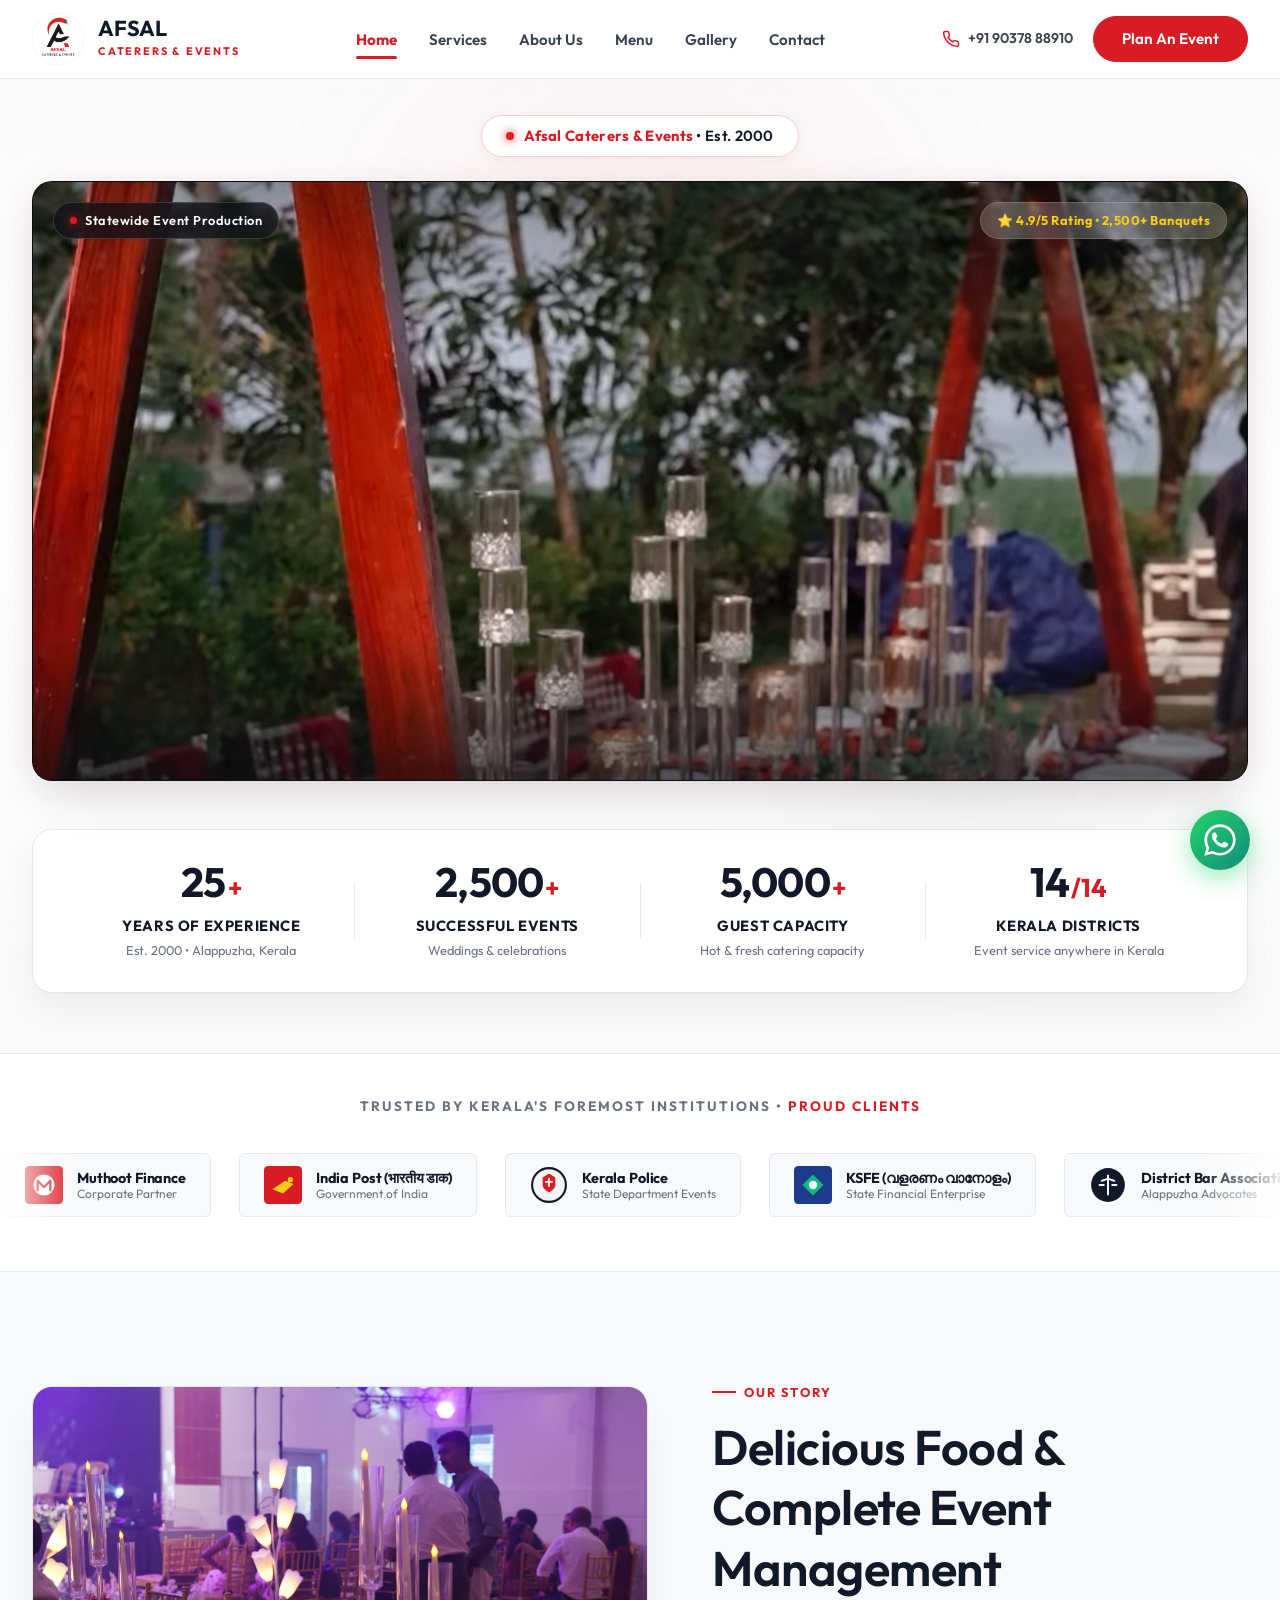
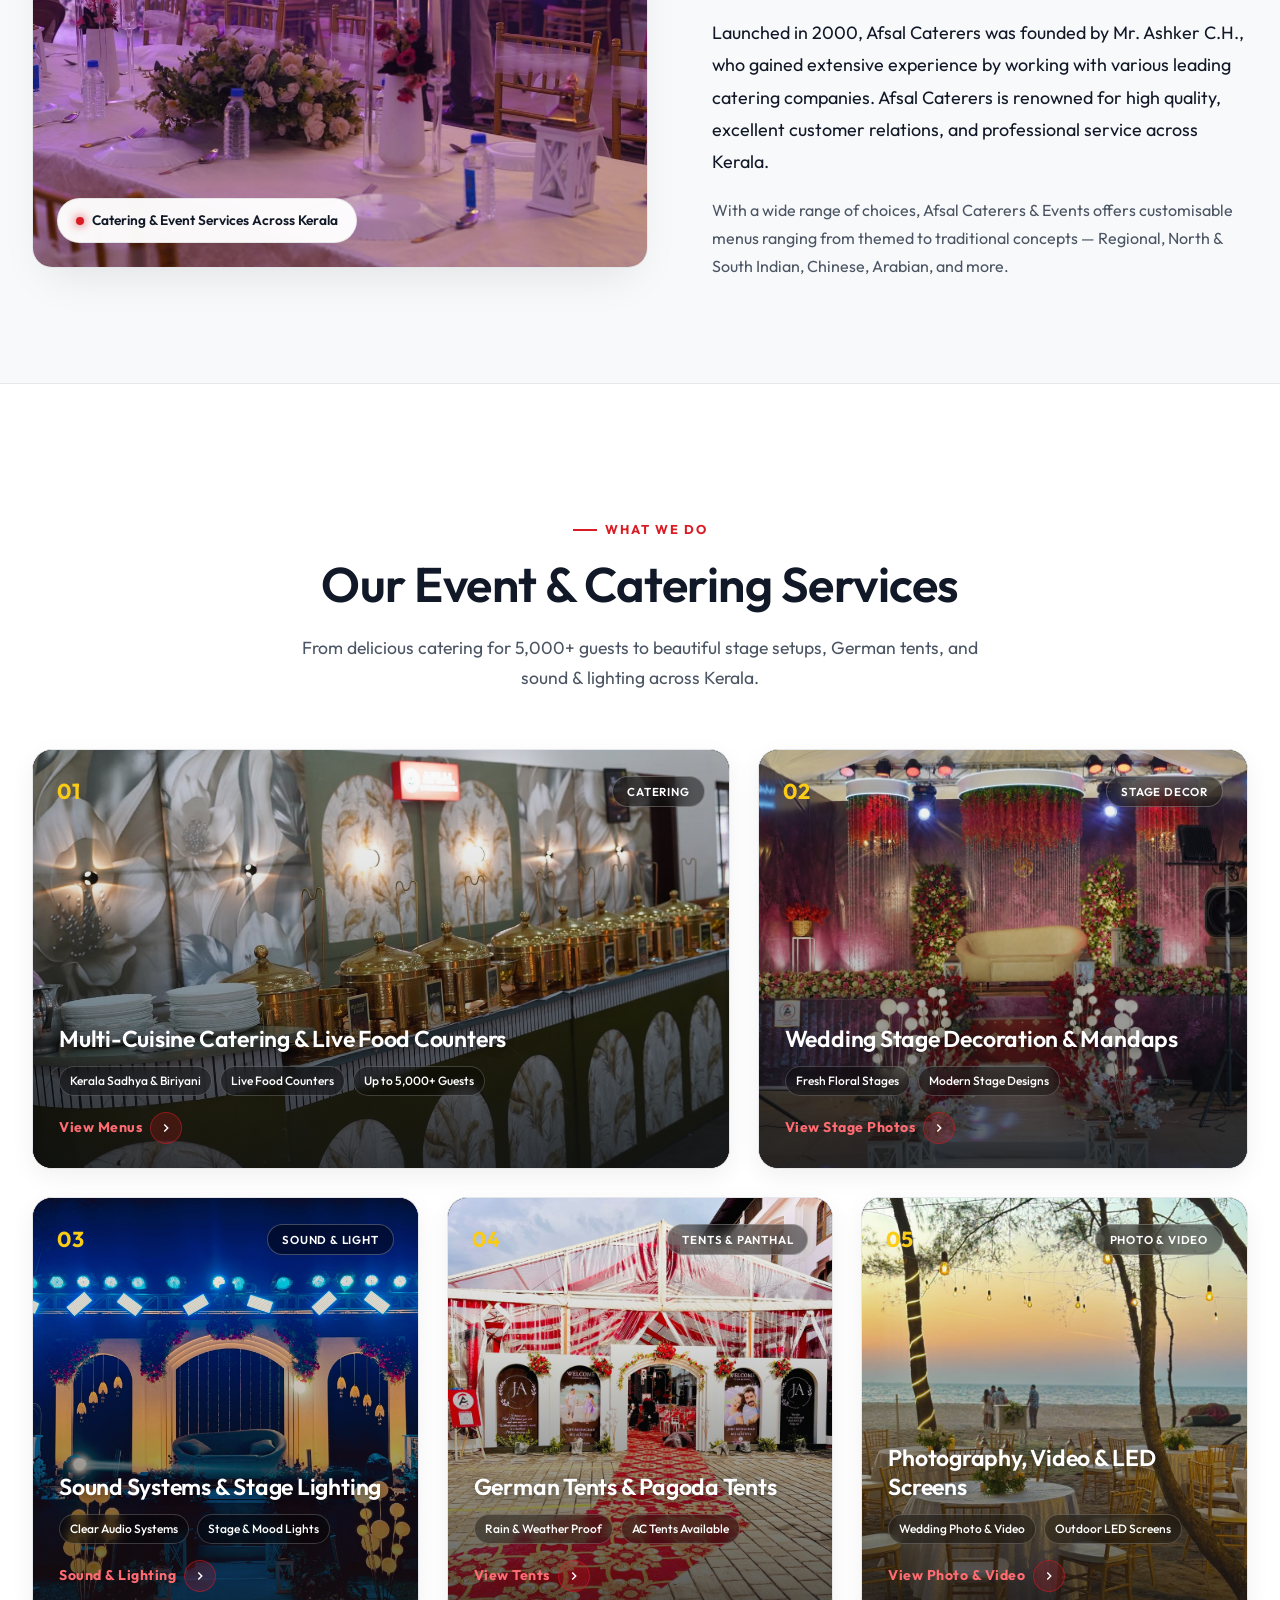
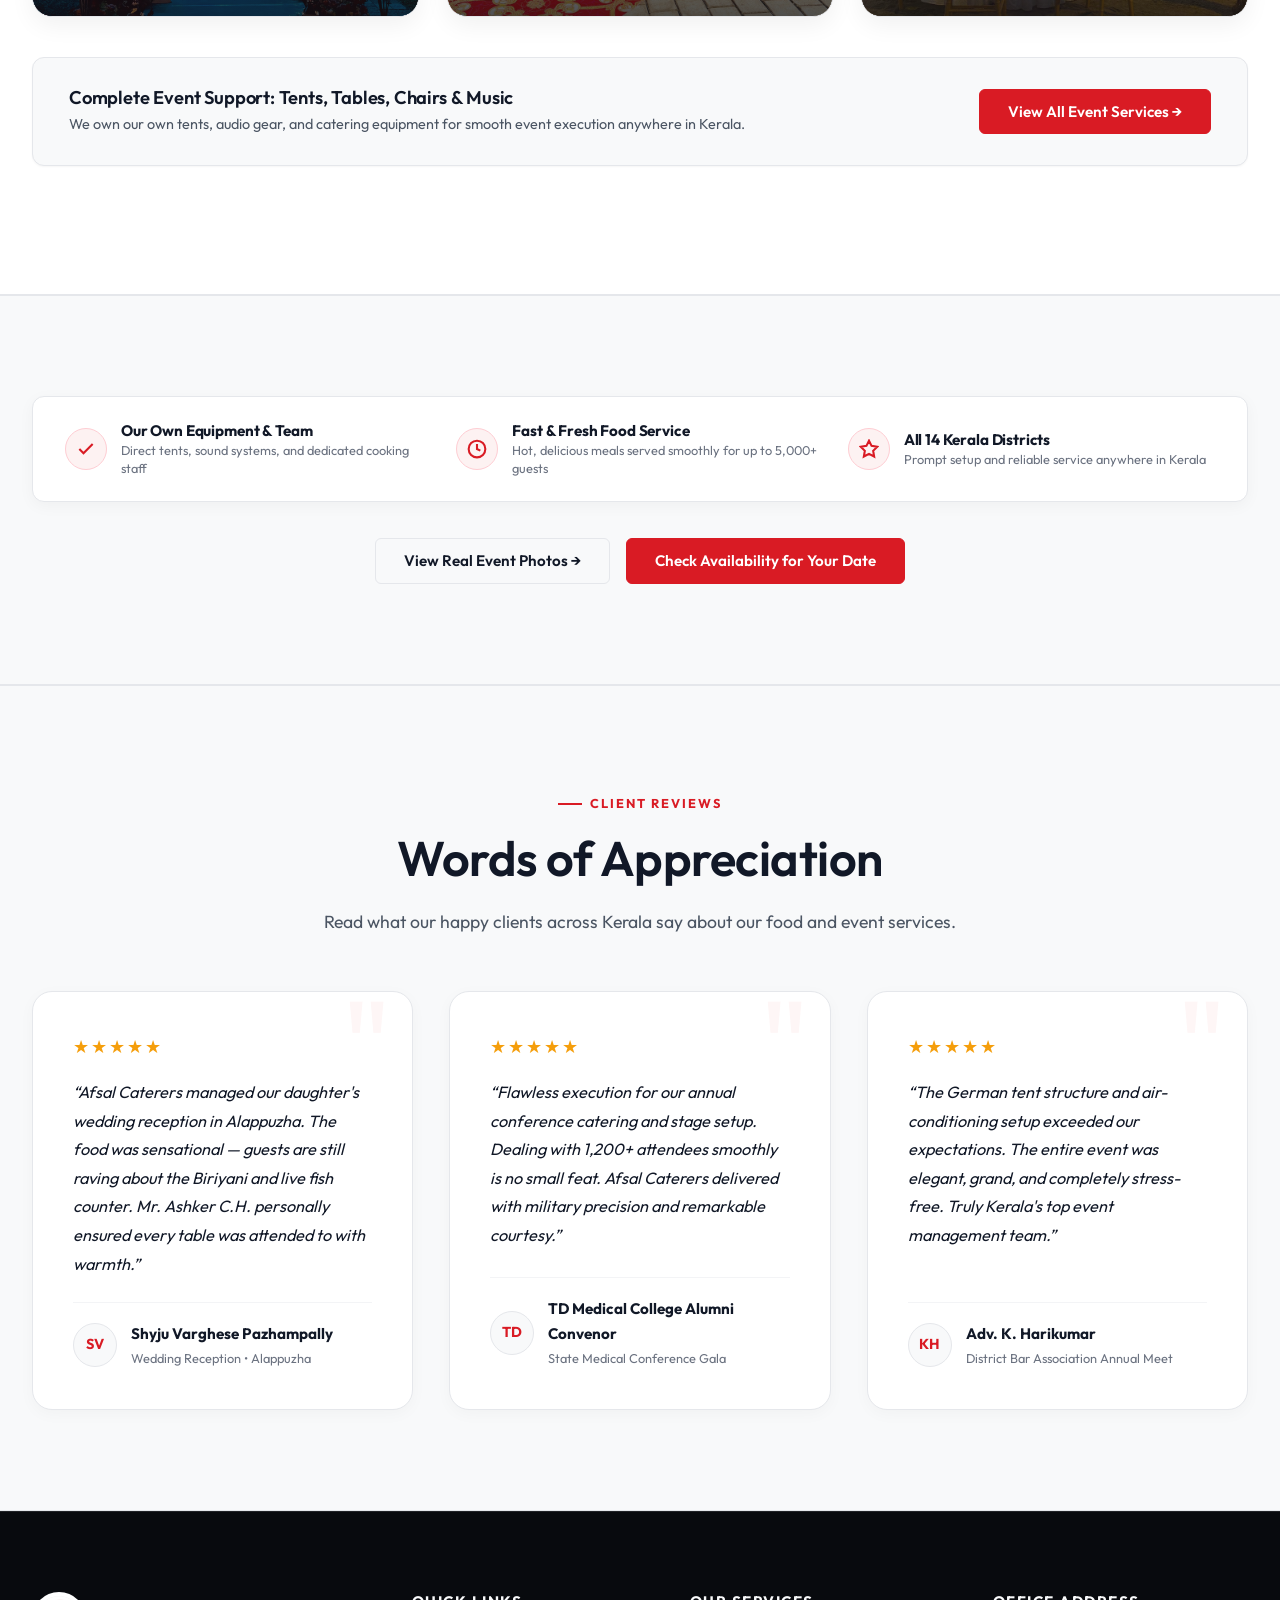
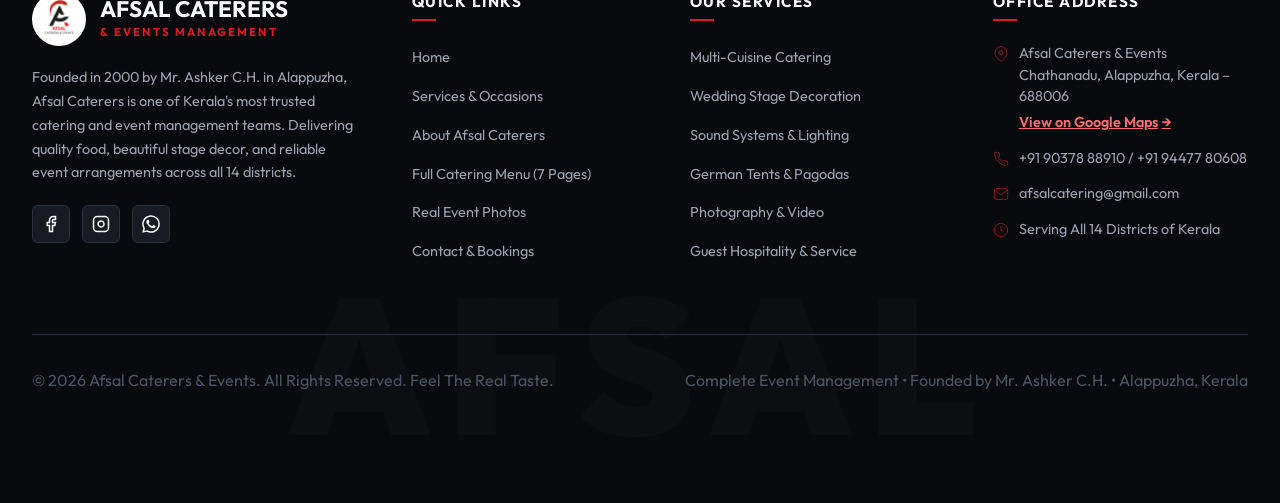
==== commit e4532b9d: "Update event imagery, service card hover effects, and social links - Updated Bento and Services card" ====
--- a/index.html
+++ b/index.html
@@ -126,10 +126,10 @@
             <div class="hero-metrics-bar">
                 <div class="metric-card">
                     <div class="metric-number-row">
-                        <span class="metric-number">24</span>
+                        <span class="metric-number">25</span>
                         <span class="metric-plus">+</span>
                     </div>
-                    <div class="metric-title">Years of Heritage</div>
+                    <div class="metric-title">Years of Experience</div>
                     <div class="metric-sub">Est. 2000 &bull; Alappuzha, Kerala</div>
                 </div>
 
@@ -172,11 +172,10 @@
     <!-- Proud Clients Marquee Section (Continuous Smooth Loop) -->
     <section class="marquee-section" aria-label="Our Esteemed Clients">
         <div class="marquee-header">
-            <h2 class="marquee-subtitle">Trusted by Kerala's Foremost Institutions &bull; <span>Proud Clients (2023 &ndash; 2024)</span></h2>
+            <h2 class="marquee-subtitle">Trusted by Kerala's Foremost Institutions &bull; <span>Proud Clients</span></h2>
         </div>
         
         <div class="marquee-container">
-            <!-- Track 1 -->
             <div class="marquee-track">
                 <!-- 1. Muthoot Finance -->
                 <div class="client-badge-card">
@@ -217,7 +216,7 @@
                         <svg viewBox="0 0 36 36" fill="none"><rect width="36" height="36" rx="4" fill="#1E3A8A"/><polygon points="8,18 18,8 28,18 18,28" fill="#10B981"/><circle cx="18" cy="18" r="4" fill="#FFFFFF"/></svg>
                     </div>
                     <div class="client-badge-info">
-                        <h4>KSFE (വളരണം വാണോളം)</h4>
+                        <h4>KSFE (വളരണം വാനോളം)</h4>
                         <p>State Financial Enterprise</p>
                     </div>
                 </div>
@@ -296,152 +295,6 @@
                     <div class="client-badge-info">
                         <h4>Indian Acupuncture Assoc.</h4>
                         <p>National Conference</p>
-                    </div>
-                </div>
-
-                <!-- 12. AJMAL Welmade Foods -->
-                <div class="client-badge-card">
-                    <div class="client-badge-icon">
-                        <svg viewBox="0 0 36 36" fill="none"><circle cx="18" cy="18" r="16" fill="#111827"/><text x="18" y="23" font-family="'Plus Jakarta Sans', sans-serif" font-size="14" font-weight="bold" fill="#D91B24" text-anchor="middle">A</text></svg>
-                    </div>
-                    <div class="client-badge-info">
-                        <h4>AJMAL Welmade Foods</h4>
-                        <p>Industry Partner</p>
-                    </div>
-                </div>
-            </div>
-
-            <!-- Track 2 (Duplicate for Seamless Infinite Loop) -->
-            <div class="marquee-track" aria-hidden="true">
-                <!-- 1. Muthoot Finance -->
-                <div class="client-badge-card">
-                    <div class="client-badge-icon">
-                        <svg viewBox="0 0 36 36" fill="none"><rect width="36" height="36" rx="4" fill="#D91B24"/><circle cx="18" cy="18" r="10" fill="#FFFFFF"/><path d="M12 23V14L18 20L24 14V23" stroke="#D91B24" stroke-width="2.2" stroke-linecap="round" stroke-linejoin="round"/></svg>
-                    </div>
-                    <div class="client-badge-info">
-                        <h4>Muthoot Finance</h4>
-                        <p>Corporate Partner</p>
-                    </div>
-                </div>
-
-                <!-- 2. India Post -->
-                <div class="client-badge-card">
-                    <div class="client-badge-icon">
-                        <svg viewBox="0 0 36 36" fill="none"><rect width="36" height="36" rx="4" fill="#D91B24"/><path d="M8 22L20 14L28 17L18 26L8 22Z" fill="#FACC15"/><circle cx="25" cy="13" r="2.5" fill="#FACC15"/></svg>
-                    </div>
-                    <div class="client-badge-info">
-                        <h4>India Post (भारतीय डाक)</h4>
-                        <p>Government of India</p>
-                    </div>
-                </div>
-
-                <!-- 3. Kerala Police -->
-                <div class="client-badge-card">
-                    <div class="client-badge-icon">
-                        <svg viewBox="0 0 36 36" fill="none"><circle cx="18" cy="18" r="16" stroke="#111827" stroke-width="2" fill="#F3F4F6"/><path d="M18 7L24 11V18C24 22 18 25 18 25C18 25 12 22 12 18V11L18 7Z" fill="#D91B24"/><path d="M18 12V19M15 15H21" stroke="#FFFFFF" stroke-width="1.8" stroke-linecap="round"/></svg>
-                    </div>
-                    <div class="client-badge-info">
-                        <h4>Kerala Police</h4>
-                        <p>State Department Events</p>
-                    </div>
-                </div>
-
-                <!-- 4. KSFE -->
-                <div class="client-badge-card">
-                    <div class="client-badge-icon">
-                        <svg viewBox="0 0 36 36" fill="none"><rect width="36" height="36" rx="4" fill="#1E3A8A"/><polygon points="8,18 18,8 28,18 18,28" fill="#10B981"/><circle cx="18" cy="18" r="4" fill="#FFFFFF"/></svg>
-                    </div>
-                    <div class="client-badge-info">
-                        <h4>KSFE (വളരണം വാണോളം)</h4>
-                        <p>State Financial Enterprise</p>
-                    </div>
-                </div>
-
-                <!-- 5. District Bar Association -->
-                <div class="client-badge-card">
-                    <div class="client-badge-icon">
-                        <svg viewBox="0 0 36 36" fill="none"><circle cx="18" cy="18" r="16" fill="#111827"/><path d="M18 9V27M12 14L18 12L24 14M10 18L14 18M22 18L26 18" stroke="#FFFFFF" stroke-width="1.8" stroke-linecap="round"/></svg>
-                    </div>
-                    <div class="client-badge-info">
-                        <h4>District Bar Association</h4>
-                        <p>Alappuzha Advocates</p>
-                    </div>
-                </div>
-
-                <!-- 6. TD Vandanam Medical College -->
-                <div class="client-badge-card">
-                    <div class="client-badge-icon">
-                        <svg viewBox="0 0 36 36" fill="none"><circle cx="18" cy="18" r="16" stroke="#D91B24" stroke-width="2" fill="#FFFFFF"/><path d="M18 8V28M13 14C15 12 21 12 23 15C25 18 16 20 18 24" stroke="#111827" stroke-width="2" stroke-linecap="round"/></svg>
-                    </div>
-                    <div class="client-badge-info">
-                        <h4>TD Vandanam Medical College</h4>
-                        <p>Alumni &amp; Faculty Galas</p>
-                    </div>
-                </div>
-
-                <!-- 7. Income Tax Department -->
-                <div class="client-badge-card">
-                    <div class="client-badge-icon">
-                        <svg viewBox="0 0 36 36" fill="none"><circle cx="18" cy="18" r="16" fill="#F8FAFC" stroke="#059669" stroke-width="2"/><path d="M18 9V17M15 12H21M13 22C15 24 21 24 23 22" stroke="#059669" stroke-width="2" stroke-linecap="round"/><path d="M11 26H25" stroke="#D91B24" stroke-width="2.5"/></svg>
-                    </div>
-                    <div class="client-badge-info">
-                        <h4>Income Tax Department</h4>
-                        <p>Government of India</p>
-                    </div>
-                </div>
-
-                <!-- 8. KMSRA -->
-                <div class="client-badge-card">
-                    <div class="client-badge-icon">
-                        <svg viewBox="0 0 36 36" fill="none"><circle cx="18" cy="18" r="16" fill="#D91B24"/><path d="M14 24V16C14 14 17 14 18 15C19 14 22 14 22 16V24" stroke="#FFFFFF" stroke-width="2" stroke-linecap="round"/><rect x="13" y="24" width="10" height="4" rx="1" fill="#FFFFFF"/></svg>
-                    </div>
-                    <div class="client-badge-info">
-                        <h4>KMSRA</h4>
-                        <p>Kerala Medical Assoc.</p>
-                    </div>
-                </div>
-
-                <!-- 9. Leo XIII HSS School -->
-                <div class="client-badge-card">
-                    <div class="client-badge-icon">
-                        <svg viewBox="0 0 36 36" fill="none"><path d="M8 8H28V20C28 26 18 30 18 30C18 30 8 26 8 20V8Z" fill="#111827"/><path d="M18 12L21 18H15L18 12Z" fill="#D91B24"/></svg>
-                    </div>
-                    <div class="client-badge-info">
-                        <h4>Leo XIII HSS School</h4>
-                        <p>Nirakkoottu Programme</p>
-                    </div>
-                </div>
-
-                <!-- 10. JSS Gouriyamma Programme -->
-                <div class="client-badge-card">
-                    <div class="client-badge-icon">
-                        <svg viewBox="0 0 36 36" fill="none"><rect width="36" height="36" rx="4" fill="#D91B24"/><polygon points="18,10 20,15 26,15 21,18 23,24 18,20 13,24 15,18 10,15 16,15" fill="#FFFFFF"/></svg>
-                    </div>
-                    <div class="client-badge-info">
-                        <h4>JSS Gouriyamma Programme</h4>
-                        <p>State Commemoration</p>
-                    </div>
-                </div>
-
-                <!-- 11. IAPA -->
-                <div class="client-badge-card">
-                    <div class="client-badge-icon">
-                        <svg viewBox="0 0 36 36" fill="none"><circle cx="18" cy="18" r="16" fill="#F0FDF4" stroke="#16A34A" stroke-width="2"/><path d="M18 6C11 6 11 18 18 18C25 18 25 30 18 30" stroke="#16A34A" stroke-width="2"/><circle cx="18" cy="12" r="2" fill="#16A34A"/><circle cx="18" cy="24" r="2" fill="#D91B24"/></svg>
-                    </div>
-                    <div class="client-badge-info">
-                        <h4>Indian Acupuncture Assoc.</h4>
-                        <p>National Conference</p>
-                    </div>
-                </div>
-
-                <!-- 12. AJMAL Welmade Foods -->
-                <div class="client-badge-card">
-                    <div class="client-badge-icon">
-                        <svg viewBox="0 0 36 36" fill="none"><circle cx="18" cy="18" r="16" fill="#111827"/><text x="18" y="23" font-family="'Plus Jakarta Sans', sans-serif" font-size="14" font-weight="bold" fill="#D91B24" text-anchor="middle">A</text></svg>
-                    </div>
-                    <div class="client-badge-info">
-                        <h4>AJMAL Welmade Foods</h4>
-                        <p>Industry Partner</p>
                     </div>
                 </div>
             </div>
@@ -512,7 +365,7 @@
 
                 <!-- 02: Stage Decoration & Mandaps (Span 5) -->
                 <a href="services.html#stage-decor" class="bento-card span-5">
-                    <img src="images/event-7.jpg" alt="Wedding Stage Decoration" class="bento-card-bg-img" loading="lazy">
+                    <img src="images/event-15.jpg" alt="Wedding Stage Decoration" class="bento-card-bg-img" loading="lazy">
                     <div class="bento-card-scrim"></div>
                     <div class="bento-card-top">
                         <span class="bento-number">02</span>
@@ -535,7 +388,7 @@
 
                 <!-- 03: Sound & Lights (Span 4) -->
                 <a href="services.html#light-sound" class="bento-card span-4">
-                    <img src="images/event-5.jpg" alt="Sound Systems and Stage Lighting" class="bento-card-bg-img" loading="lazy">
+                    <img src="images/event-22.jpg" alt="Sound Systems and Stage Lighting" class="bento-card-bg-img" loading="lazy">
                     <div class="bento-card-scrim"></div>
                     <div class="bento-card-top">
                         <span class="bento-number">03</span>
@@ -558,7 +411,7 @@
 
                 <!-- 04: German Tents (Span 4) -->
                 <a href="services.html#tents" class="bento-card span-4">
-                    <img src="images/event-3.jpg" alt="German Tents and Pagodas" class="bento-card-bg-img" loading="lazy">
+                    <img src="images/event-18.jpg" alt="German Tents and Pagodas" class="bento-card-bg-img" loading="lazy">
                     <div class="bento-card-scrim"></div>
                     <div class="bento-card-top">
                         <span class="bento-number">04</span>
@@ -581,7 +434,7 @@
 
                 <!-- 05: Photography & Video (Span 4) -->
                 <a href="services.html#photography" class="bento-card span-4">
-                    <img src="images/event-14.jpg" alt="Photography and Video Coverage" class="bento-card-bg-img" loading="lazy">
+                    <img src="images/event-20.jpg" alt="Photography and Video Coverage" class="bento-card-bg-img" loading="lazy">
                     <div class="bento-card-scrim"></div>
                     <div class="bento-card-top">
                         <span class="bento-number">05</span>
@@ -729,7 +582,7 @@
                         Founded in 2000 by Mr. Ashker C.H. in Alappuzha, Afsal Caterers is one of Kerala's most trusted catering and event management teams. Delivering quality food, beautiful stage decor, and reliable event arrangements across all 14 districts.
                     </p>
                     <div class="footer-social-row">
-                        <a href="https://www.facebook.com/afsalcateringalpy/" class="footer-social-link" aria-label="Facebook" target="_blank" rel="noopener">
+                        <a href="https://www.facebook.com/share/19Wtpn7Ktn/" class="footer-social-link" aria-label="Facebook" target="_blank" rel="noopener">
                             <svg width="18" height="18" viewBox="0 0 24 24" fill="none" stroke="currentColor" stroke-width="2"><path d="M18 2h-3a5 5 0 0 0-5 5v3H7v4h3v8h4v-8h3l1-4h-4V7a1 1 0 0 1 1-1h3z"/></svg>
                         </a>
                         <a href="https://www.instagram.com/afsalcaterers/" class="footer-social-link" aria-label="Instagram" target="_blank" rel="noopener">
--- a/css/style.css
+++ b/css/style.css
@@ -1016,6 +1016,9 @@
     overflow: hidden;
     user-select: none;
     position: relative;
+    width: 100%;
+    flex-wrap: nowrap;
+    align-items: center;
 }
 
 .marquee-container::before,
@@ -1050,11 +1053,13 @@
     flex-shrink: 0;
     align-items: center;
     gap: 28px;
-    animation: scrollMarquee 38s linear infinite;
     padding: 10px 0;
-}
-
-.marquee-track:hover {
+    padding-right: 28px;
+    animation: scrollMarquee 42s linear infinite;
+    will-change: transform;
+}
+
+.marquee-container:hover .marquee-track {
     animation-play-state: paused;
 }
 
@@ -1076,15 +1081,15 @@
     border-radius: var(--radius-sm);
     padding: 12px 24px;
     white-space: nowrap;
-    transition: var(--transition);
+    transition: border-color 0.25s ease, background-color 0.25s ease, box-shadow 0.25s ease;
     cursor: default;
+    flex-shrink: 0;
 }
 
 .client-badge-card:hover {
     border-color: var(--brand-red);
     background-color: #FFFFFF;
-    box-shadow: var(--shadow-md);
-    transform: translateY(-2px);
+    box-shadow: 0 8px 24px rgba(217, 27, 36, 0.08);
 }
 
 .client-badge-icon {
@@ -1549,11 +1554,12 @@
     margin-bottom: 12px;
     display: block;
     letter-spacing: -1px;
-}
-
-.service-deep-card:hover .service-deep-number {
+    transition: color 0.3s ease;
+}
+
+.service-deep-card:hover .service-deep-number,
+.service-grid-card:hover .service-deep-number {
     color: var(--brand-red);
-    transition: color 0.3s ease;
 }
 
 .service-deep-title {
@@ -3323,86 +3329,318 @@
     .lightbox-next-btn { right: 10px; }
 }
 
+@media (max-width: 900px) {
+    .hero-video-frame-inner {
+        aspect-ratio: 4 / 3;
+        height: 480px;
+        max-height: 520px;
+        border-radius: 16px;
+    }
+}
+
 @media (max-width: 768px) {
-    .container {
-        padding: 0 20px;
+    html {
+        font-size: 15px;
+    }
+    .container, .container-narrow {
+        padding: 0 18px;
+    }
+    .section-padding {
+        padding: 55px 0;
     }
     .site-header .nav-wrap {
-        height: 68px;
-    }
-    .desktop-nav {
-        display: none;
-    }
-    .nav-phone-link {
-        display: none;
-    }
-    .nav-action .btn {
+        height: 64px;
+    }
+    .desktop-nav,
+    .nav-phone-link,
+    .nav-action .btn,
+    .top-bar {
         display: none;
     }
     .hamburger {
         display: flex;
     }
+
+    /* Headings & Typography Refinement */
+    h1 { font-size: 1.85rem; line-height: 1.25; }
+    h2 { font-size: 1.65rem; line-height: 1.25; }
+    h3 { font-size: 1.3rem; line-height: 1.3; }
+    h4 { font-size: 1.02rem; }
+
+    .section-title {
+        font-size: 1.7rem !important;
+        margin-bottom: 10px;
+        line-height: 1.25;
+    }
+    .section-desc {
+        font-size: 0.94rem !important;
+        line-height: 1.6;
+        max-width: 100%;
+    }
+    .section-tag {
+        font-size: 0.72rem;
+        letter-spacing: 1.5px;
+        margin-bottom: 8px;
+    }
+
+    /* Lengthy Cinematic Hero Video Showcase on Mobile */
     .hero-framed-section {
-        padding: 20px 0 40px;
+        padding: 16px 0 36px;
+    }
+    .hero-header-minimal {
+        margin-bottom: 14px;
     }
     .hero-prestige-badge {
-        font-size: 0.8rem;
-        padding: 6px 16px;
+        font-size: 0.78rem;
+        padding: 6px 14px;
+        gap: 8px;
+    }
+    .hero-video-frame-wrap {
+        margin: 0 auto;
     }
     .hero-video-frame-inner {
         border-radius: 16px;
-        aspect-ratio: 16 / 9;
+        aspect-ratio: auto;
+        height: 500px; /* Lengthy tall cinematic frame on mobile */
+        min-height: 460px;
+        max-height: 560px;
+    }
+    .hero-frame-video {
+        width: 100%;
+        height: 100%;
+        object-fit: cover;
+        object-position: center 30%;
     }
     .frame-tag-badge {
+        font-size: 0.72rem;
+        padding: 5px 12px;
+        gap: 6px;
+    }
+    .frame-tag-badge.top-left {
+        top: 14px;
+        left: 14px;
+    }
+    .frame-tag-badge.top-right {
+        top: 14px;
+        right: 14px;
         font-size: 0.7rem;
-        padding: 4px 10px;
-    }
+    }
+
+    /* Proof Metrics Bar */
     .hero-metrics-bar {
-        grid-template-columns: 1fr;
-        gap: 20px;
-        padding: 24px 20px;
+        grid-template-columns: 1fr 1fr;
+        gap: 20px 14px;
+        padding: 22px 16px;
+        margin-top: 24px;
+        border-radius: 14px;
+    }
+    .hero-metrics-bar .metric-divider {
+        display: none;
+    }
+    .metric-number {
+        font-size: 1.75rem;
+    }
+    .metric-plus {
+        font-size: 1.15rem;
+    }
+    .metric-title {
+        font-size: 0.78rem;
+        letter-spacing: 0.4px;
+    }
+    .metric-sub {
+        font-size: 0.72rem;
+    }
+
+    /* Bento Cards Showcase */
+    .bento-grid {
+        gap: 16px;
+        margin-top: 32px;
     }
     .bento-card.span-7,
     .bento-card.span-5,
     .bento-card.span-4 {
         grid-column: span 12;
-        min-height: 360px;
-    }
-    .top-bar {
-        display: none;
+        min-height: 340px;
+        border-radius: 14px;
+    }
+    .bento-card-body {
+        padding: 18px 20px;
+    }
+    .bento-card-title {
+        font-size: 1.25rem !important;
+        margin-bottom: 8px;
+    }
+    .bento-pill {
+        font-size: 0.7rem;
+        padding: 3px 8px;
+    }
+    .bento-number {
+        font-size: 1.15rem;
+    }
+    .bento-badge-pill {
+        font-size: 0.68rem;
+        padding: 4px 10px;
+    }
+
+    /* Subpage Hero */
+    .hero-editorial {
+        padding: 45px 0 55px;
     }
     .hero-title {
-        font-size: 2.2rem;
+        font-size: 1.85rem !important;
+        line-height: 1.22;
+        margin-bottom: 12px;
+    }
+    .hero-lead {
+        font-size: 0.95rem !important;
+        line-height: 1.6;
+        margin-bottom: 22px;
+    }
+    .hero-badge-pill {
+        font-size: 0.74rem;
+        padding: 5px 12px;
+        margin-bottom: 14px;
     }
     .hero-stats-row {
         grid-template-columns: 1fr;
         gap: 16px;
     }
-    .services-grid {
-        grid-template-columns: 1fr;
-    }
-    .gallery-masonry-grid {
-        grid-template-columns: 1fr;
-    }
-    .menu-dishes-grid {
-        grid-template-columns: 1fr;
-    }
-    .form-grid-2 {
-        grid-template-columns: 1fr;
-    }
-    .booking-form-card {
-        padding: 24px;
-    }
+
+    /* About Section */
+    .about-preview-section {
+        padding: 55px 0;
+    }
+    .about-lead-text {
+        font-size: 0.98rem !important;
+        line-height: 1.65;
+        margin-bottom: 12px;
+    }
+    .about-sub-text {
+        font-size: 0.9rem !important;
+        line-height: 1.6;
+    }
+    .about-feature-img {
+        height: 280px;
+    }
+
+    /* Marquee */
+    .marquee-section {
+        padding: 32px 0 28px;
+    }
+    .marquee-subtitle {
+        font-size: 0.75rem;
+        letter-spacing: 1px;
+        padding: 0 12px;
+    }
+    .client-badge-card {
+        padding: 8px 16px;
+        gap: 10px;
+    }
+    .client-badge-info h4 {
+        font-size: 0.82rem;
+    }
+    .client-badge-info p {
+        font-size: 0.7rem;
+    }
+
+    /* Grids & Forms */
+    .services-grid,
+    .gallery-masonry-grid,
+    .menu-dishes-grid,
+    .form-grid-2,
+    .testimonials-grid,
     .footer-top-grid {
         grid-template-columns: 1fr;
     }
+    .booking-form-card {
+        padding: 22px 18px;
+    }
+    .booking-form-card h3 {
+        font-size: 1.3rem;
+    }
+    .form-subtitle {
+        font-size: 0.88rem;
+        margin-bottom: 18px;
+    }
+    .form-input, .form-select, .form-textarea {
+        padding: 11px 14px;
+        font-size: 0.9rem;
+    }
+
+    /* Quote Strip */
     .custom-quote-strip {
-        padding: 30px 24px;
+        padding: 26px 20px;
         flex-direction: column;
         text-align: center;
-    }
-    .testimonials-grid {
-        grid-template-columns: 1fr;
+        gap: 16px;
+    }
+}
+
+@media (max-width: 480px) {
+    html {
+        font-size: 14.5px;
+    }
+    .container, .container-narrow {
+        padding: 0 14px;
+    }
+    .section-padding {
+        padding: 45px 0;
+    }
+    .section-title {
+        font-size: 1.48rem !important;
+    }
+    .section-desc {
+        font-size: 0.88rem !important;
+    }
+    .hero-title {
+        font-size: 1.55rem !important;
+    }
+    .hero-lead {
+        font-size: 0.88rem !important;
+    }
+    .hero-video-frame-inner {
+        height: 450px; /* High-impact vertical aspect ratio on compact phones */
+        min-height: 420px;
+        border-radius: 14px;
+    }
+    .frame-tag-badge {
+        font-size: 0.68rem;
+        padding: 4px 10px;
+    }
+    .frame-tag-badge.top-left {
+        top: 10px;
+        left: 10px;
+    }
+    .frame-tag-badge.top-right {
+        top: 10px;
+        right: 10px;
+        font-size: 0.65rem;
+    }
+    .hero-metrics-bar {
+        grid-template-columns: 1fr 1fr;
+        gap: 14px 10px;
+        padding: 16px 12px;
+    }
+    .metric-number {
+        font-size: 1.5rem;
+    }
+    .metric-plus {
+        font-size: 1rem;
+    }
+    .metric-title {
+        font-size: 0.72rem;
+    }
+    .metric-sub {
+        font-size: 0.66rem;
+    }
+    .btn {
+        padding: 11px 18px;
+        font-size: 0.86rem;
+    }
+    .bento-card.span-7,
+    .bento-card.span-5,
+    .bento-card.span-4 {
+        min-height: 310px;
     }
 }
 
@@ -4654,11 +4892,16 @@
 .process-step-num {
     font-family: var(--font-heading);
     font-size: 2.2rem;
-    color: var(--brand-red);
+    color: rgba(217, 27, 36, 0.25);
     font-weight: 700;
     display: block;
     margin-bottom: 12px;
     line-height: 1;
+    transition: color 0.3s ease;
+}
+
+.process-step-card:hover .process-step-num {
+    color: var(--brand-red);
 }
 
 /* Tablet & Mobile Responsive Adjustments (<= 900px) */
@@ -4715,61 +4958,68 @@
 /* Mobile Screen Precision (<= 600px) */
 @media (max-width: 600px) {
     .section-padding {
-        padding: 60px 0;
+        padding: 50px 0;
     }
 
     .services-deep-list {
-        gap: 24px;
+        gap: 20px;
     }
 
     .service-deep-card,
     .service-deep-card.reverse {
-        padding: 22px 18px;
+        padding: 20px 16px;
         border-radius: var(--radius-md);
     }
 
     .service-deep-number {
-        font-size: 2.2rem;
-        margin-bottom: 8px;
+        font-size: 1.65rem;
+        margin-bottom: 6px;
     }
 
     .service-deep-title {
-        font-size: 1.4rem;
-        margin-bottom: 12px;
+        font-size: 1.22rem;
+        margin-bottom: 10px;
     }
 
     .service-deep-desc {
-        font-size: 0.94rem;
-        line-height: 1.65;
+        font-size: 0.9rem;
+        line-height: 1.6;
+        margin-bottom: 16px;
+    }
+
+    .service-deep-features {
+        gap: 8px;
         margin-bottom: 18px;
     }
 
-    .service-deep-features {
-        gap: 10px;
-        margin-bottom: 22px;
-    }
-
     .service-deep-features li {
-        font-size: 0.88rem;
+        font-size: 0.84rem;
     }
 
     .service-deep-card .btn {
         width: 100%;
+        padding: 12px 18px;
+        font-size: 0.88rem;
     }
 
     .service-grid-card {
-        padding: 22px 18px;
+        padding: 20px 16px;
     }
 
     .services-divisions-grid,
     .process-steps-grid {
         grid-template-columns: 1fr;
-        gap: 16px;
-        margin-top: 32px;
+        gap: 14px;
+        margin-top: 24px;
     }
 
     .process-step-card {
-        padding: 22px 18px;
+        padding: 20px 16px;
+    }
+
+    .process-step-num {
+        font-size: 1.8rem;
+        margin-bottom: 8px;
     }
 
     .about-story-subgrid {
@@ -4779,17 +5029,22 @@
 
     .about-pillars-grid {
         grid-template-columns: 1fr;
-        gap: 16px;
-        margin-top: 32px;
+        gap: 14px;
+        margin-top: 24px;
+    }
+
+    .founder-card-grid {
+        padding: 26px 18px;
+        gap: 20px;
     }
 
     .about-img-badge {
-        bottom: 14px;
-        left: 14px;
-        font-size: 0.76rem;
-        padding: 8px 14px;
-    }
-}
-
-
-
+        bottom: 12px;
+        left: 12px;
+        font-size: 0.72rem;
+        padding: 6px 12px;
+    }
+}
+
+
+
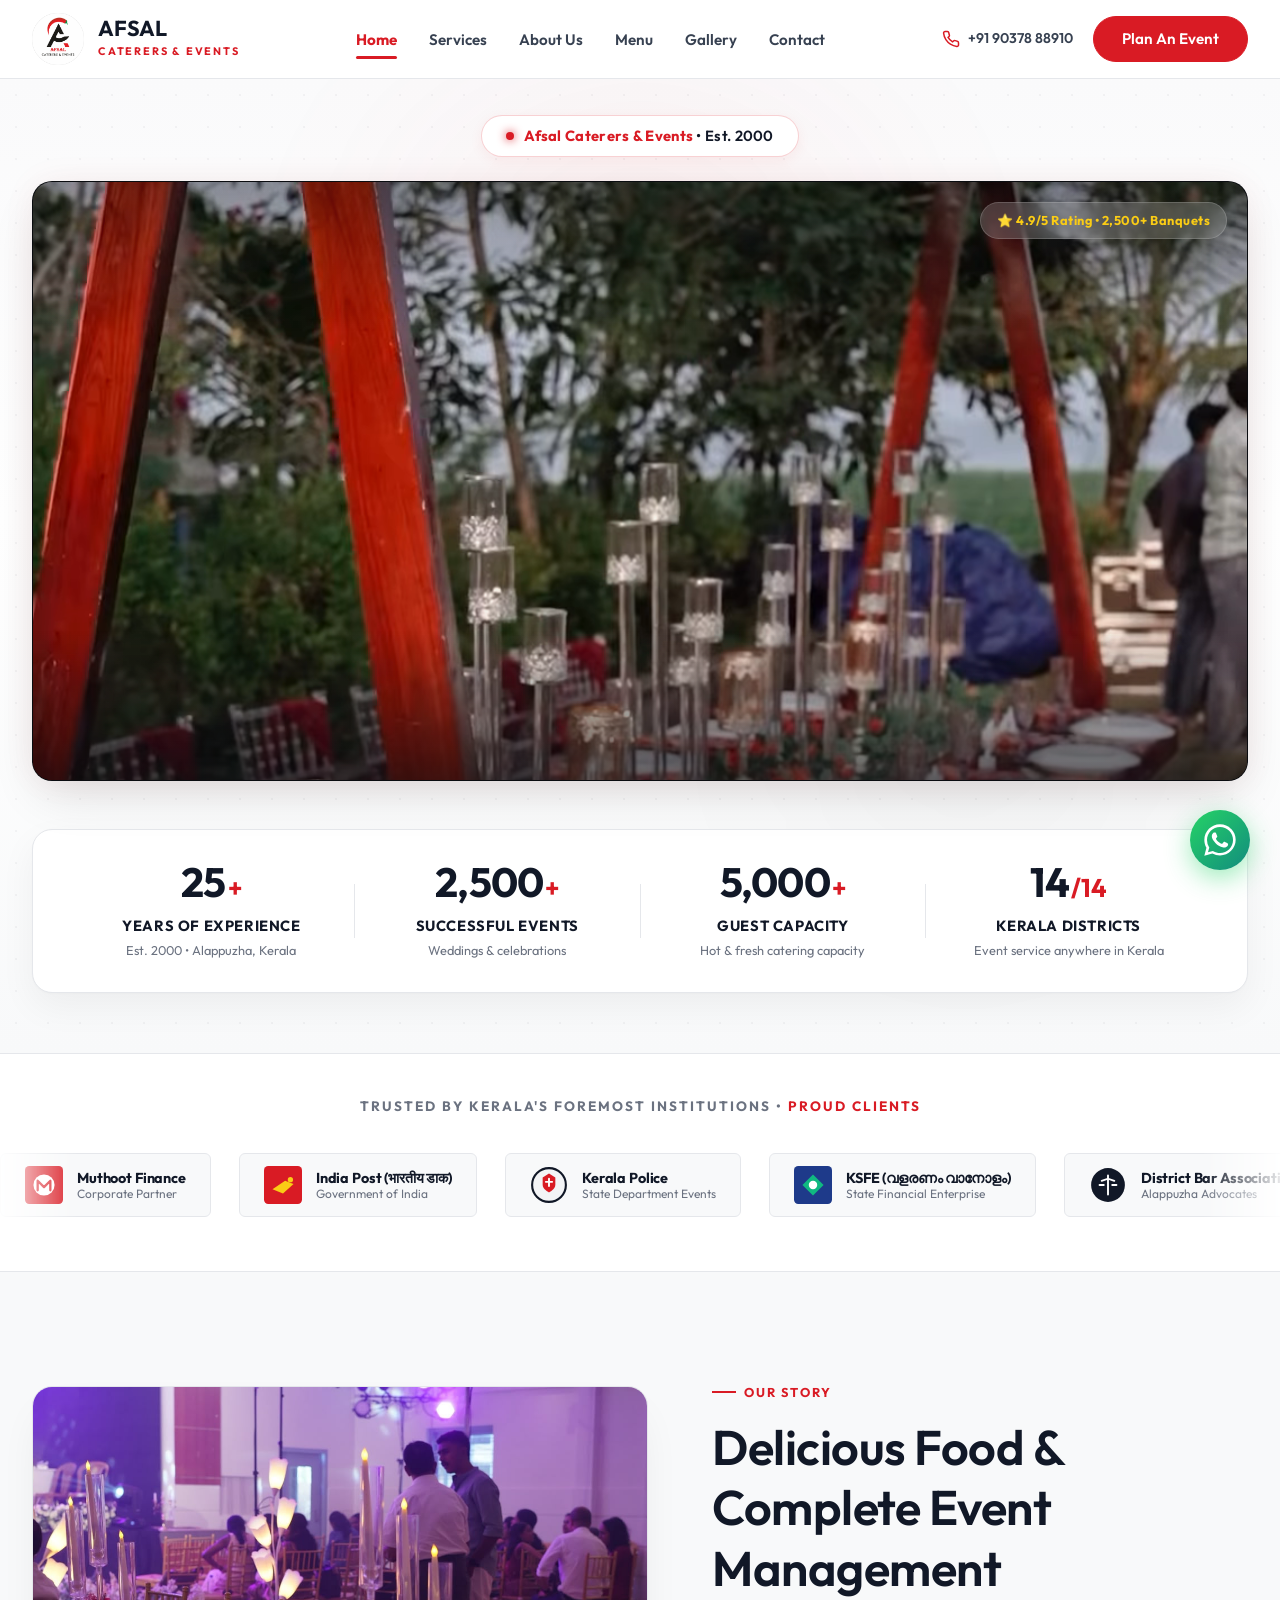
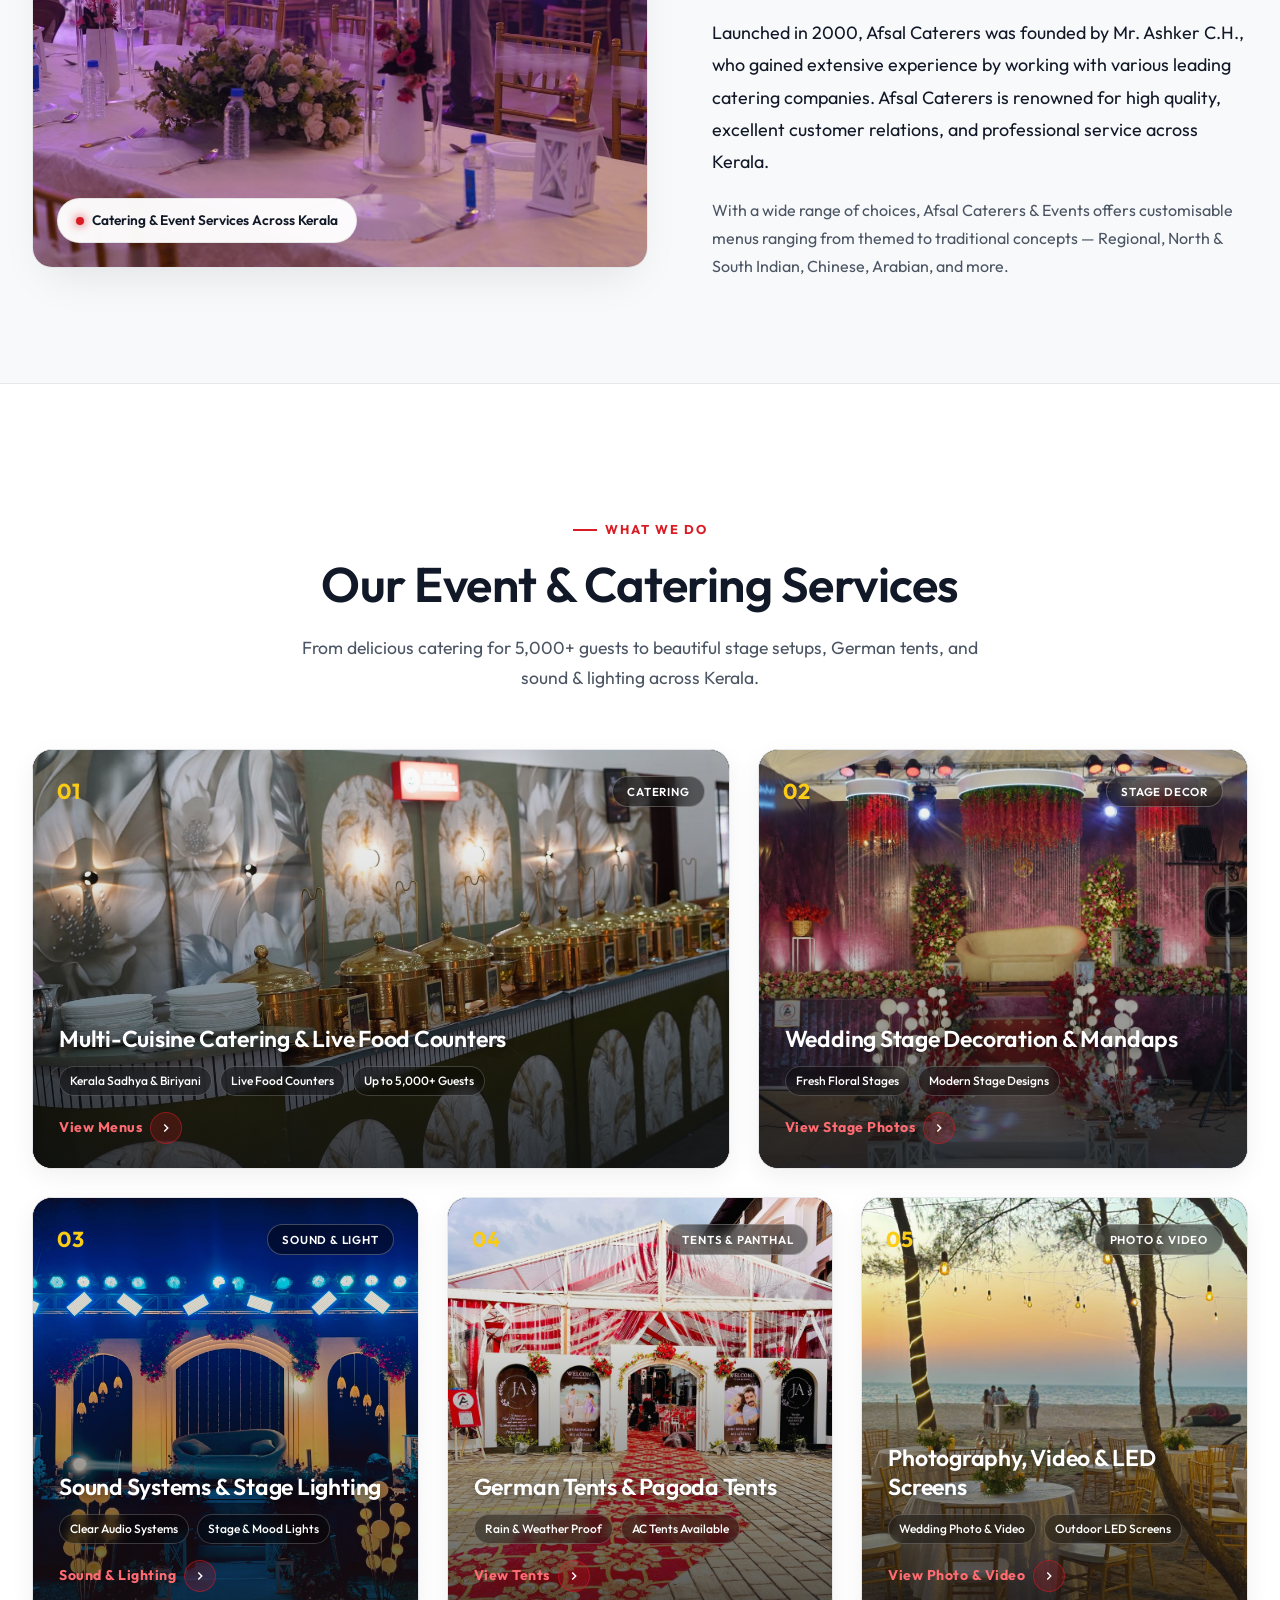
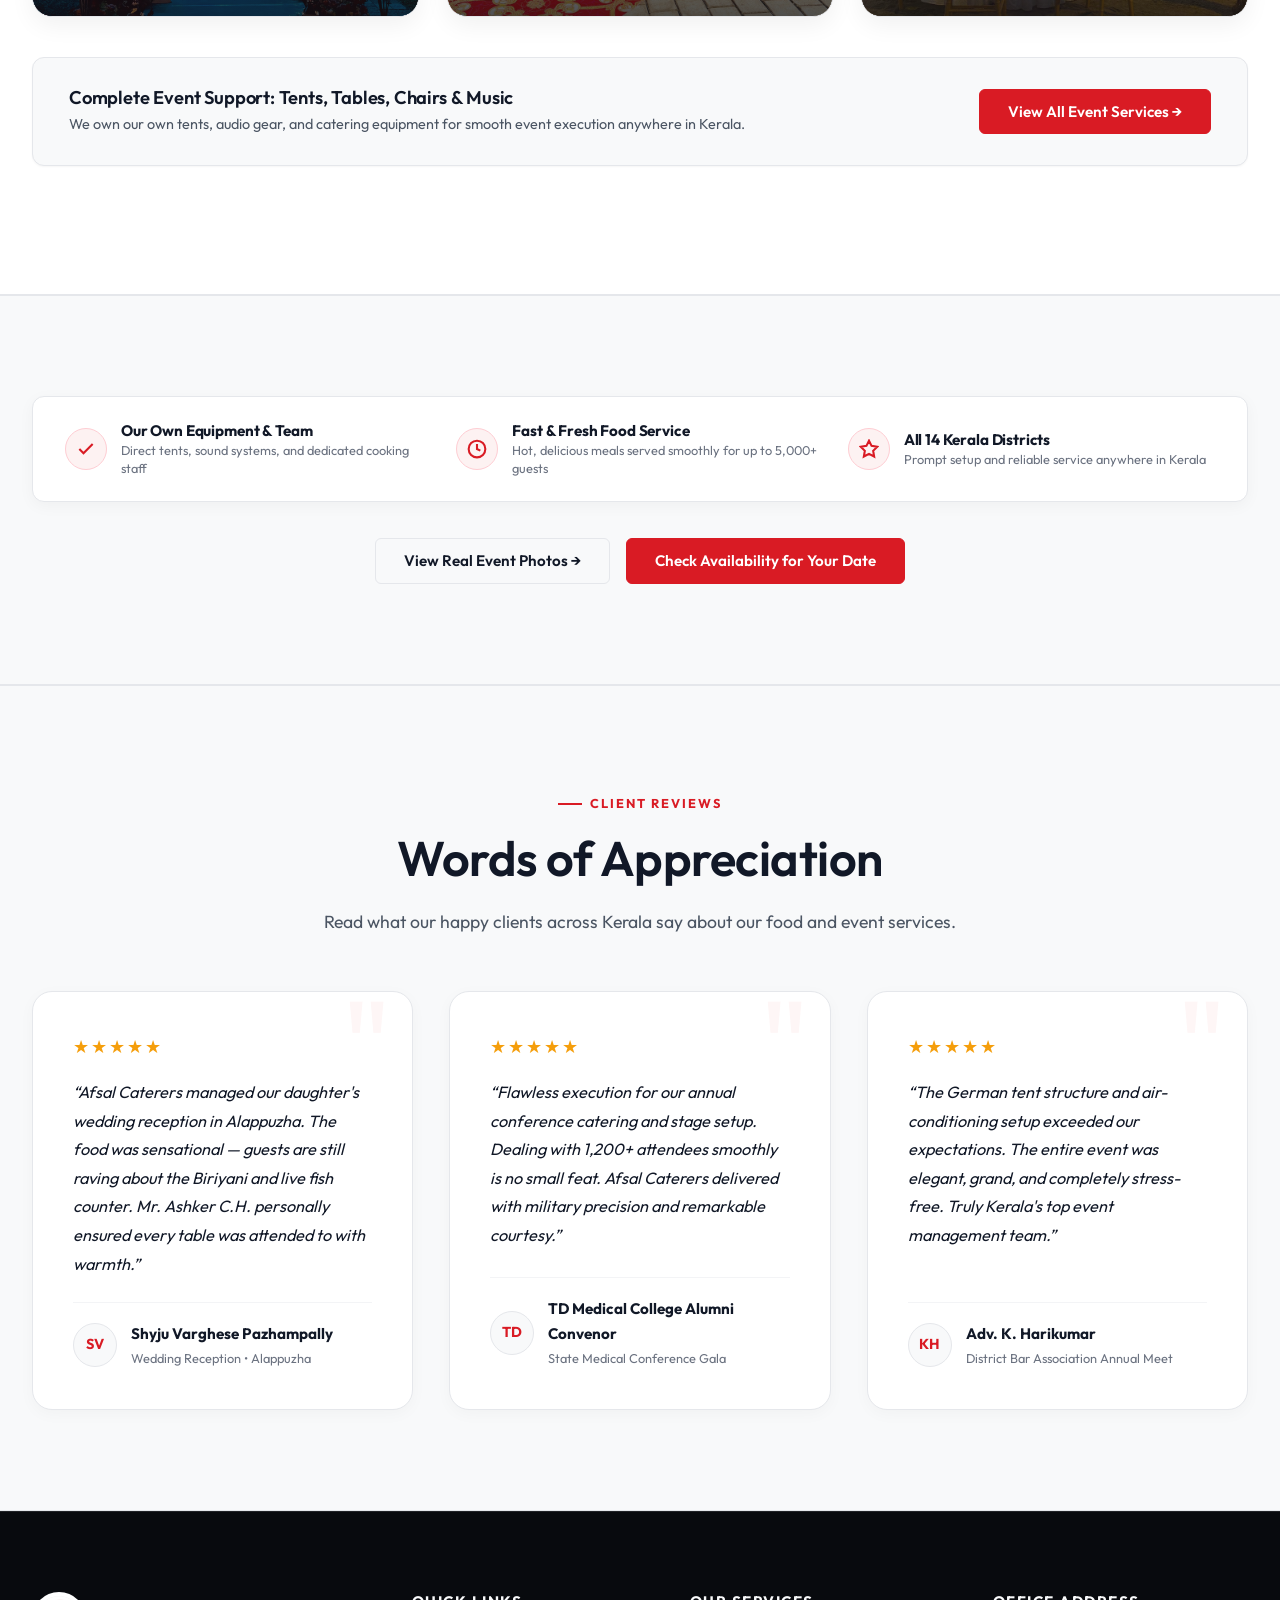
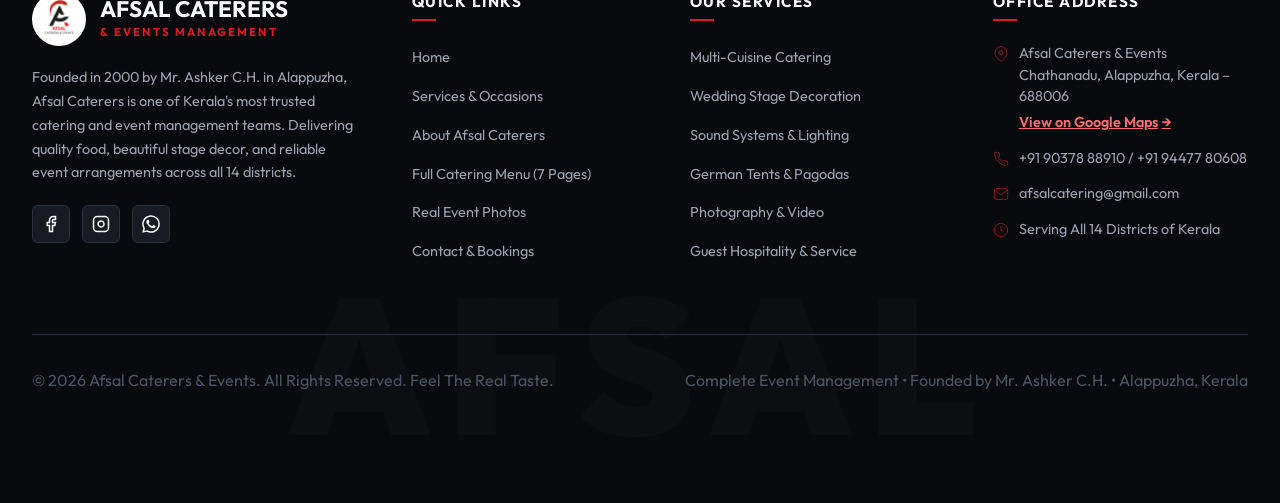
==== commit ed8cf5f6: "Remove Statewide Event Production badge overlay from hero video" ====
--- a/index.html
+++ b/index.html
@@ -110,11 +110,6 @@
                     <div class="video-frame-scrim"></div>
 
                     <!-- Floating Frame Badges -->
-                    <div class="frame-tag-badge top-left">
-                        <span class="tag-pulse-red"></span>
-                        <span>Statewide Event Production</span>
-                    </div>
-
                     <div class="frame-tag-badge top-right">
                         <span>⭐ 4.9/5 Rating &bull; 2,500+ Banquets</span>
                     </div>
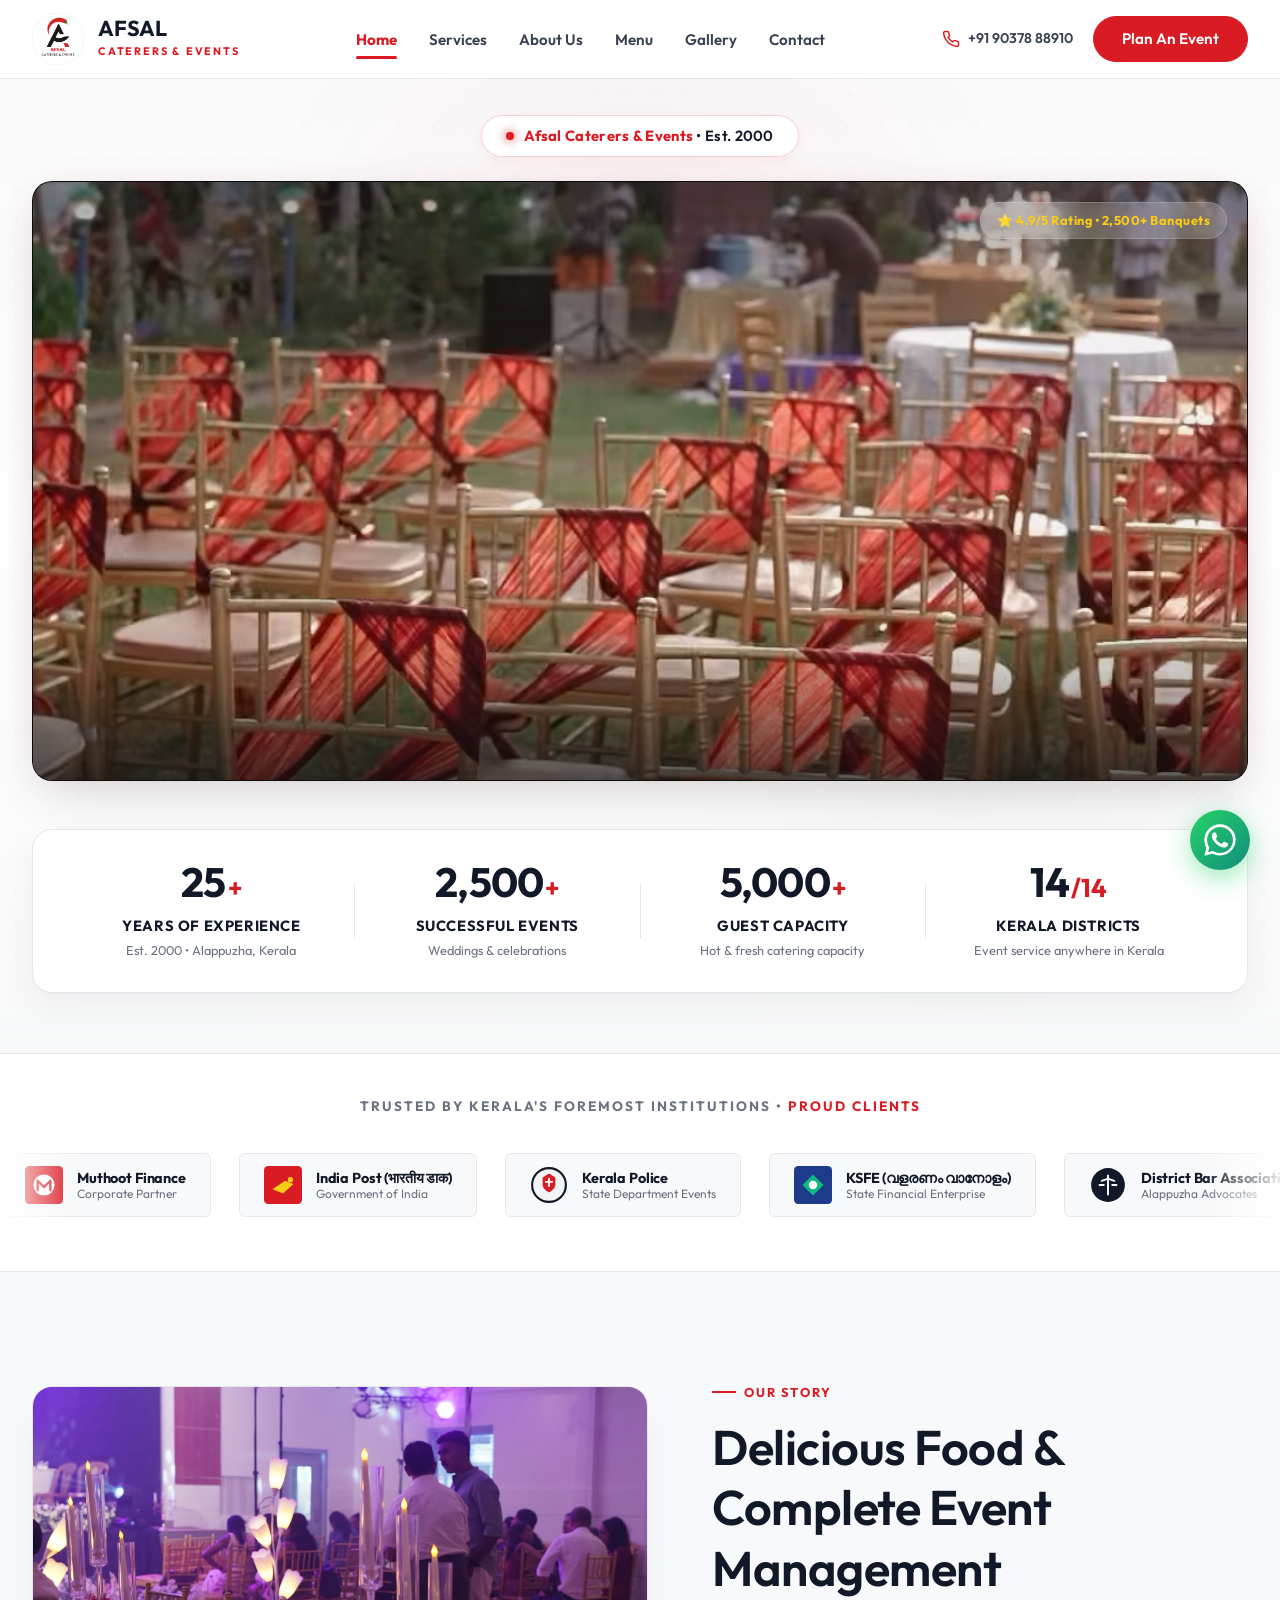
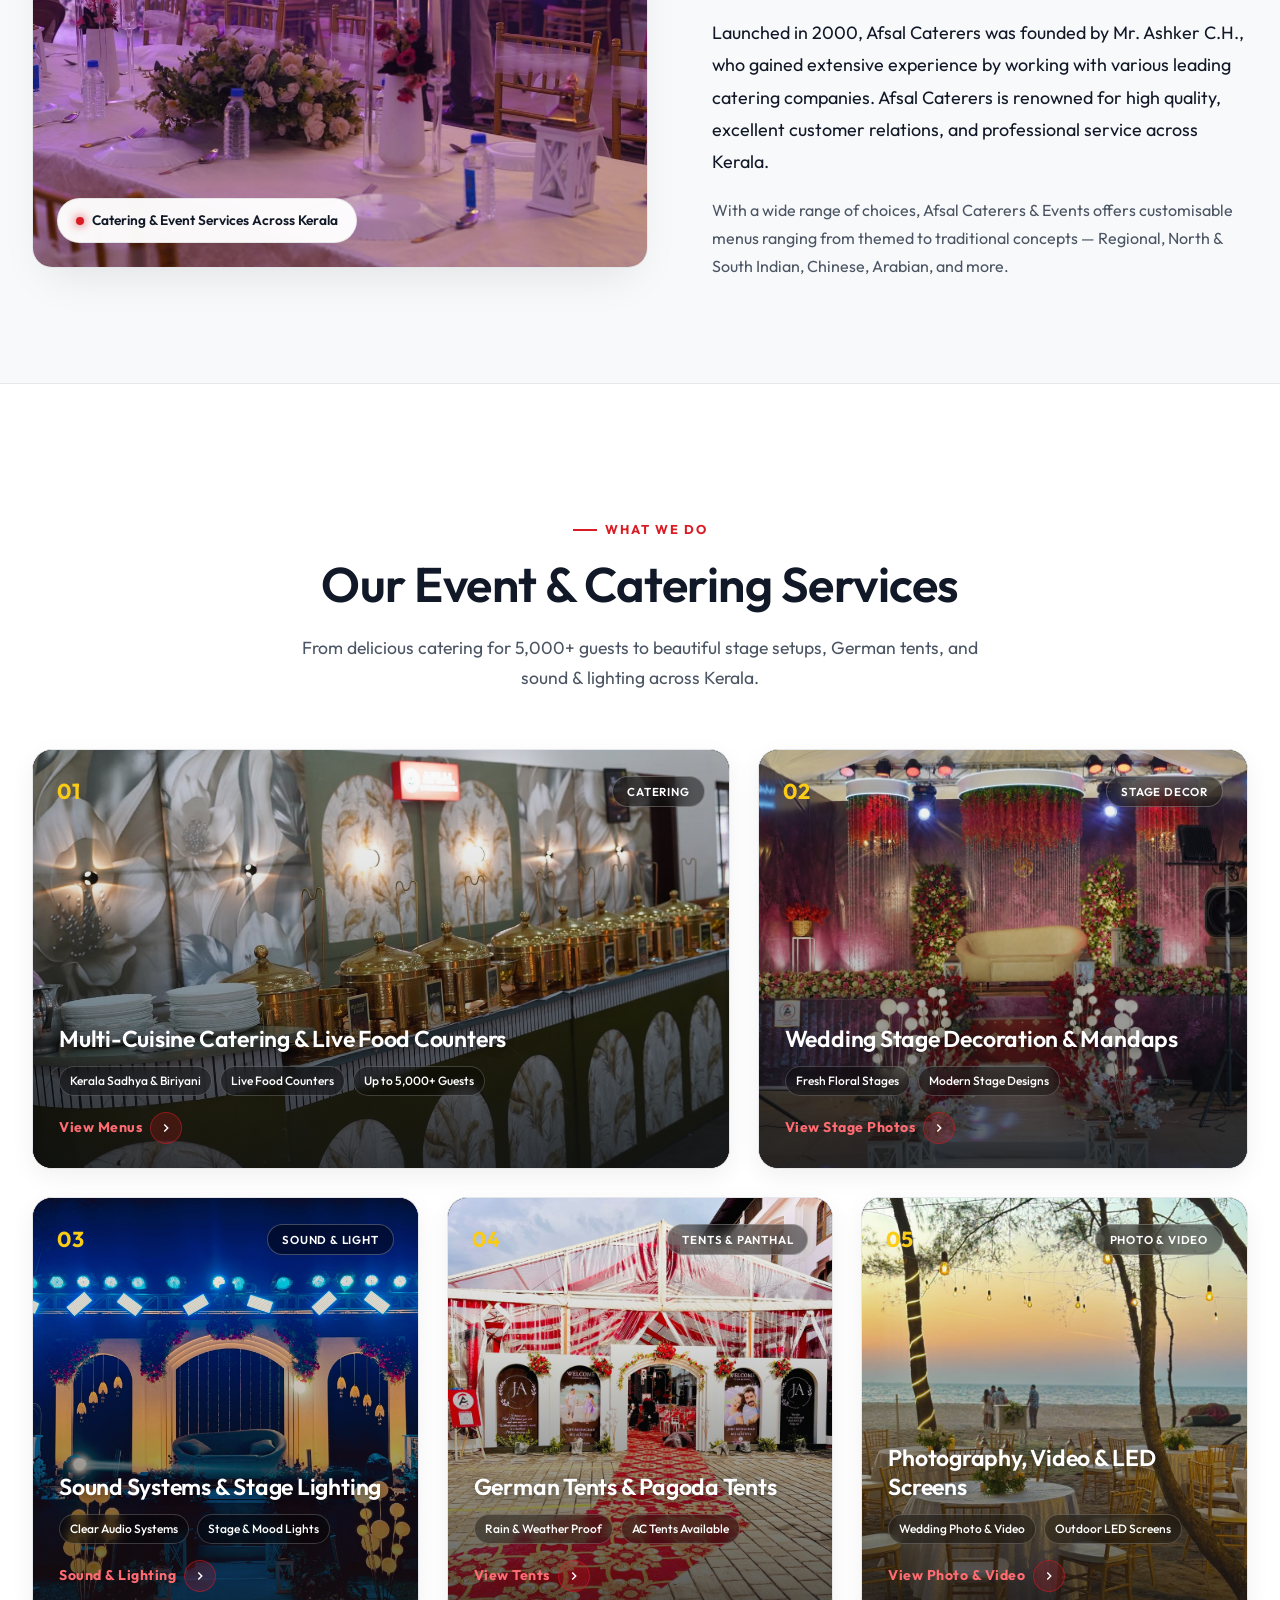
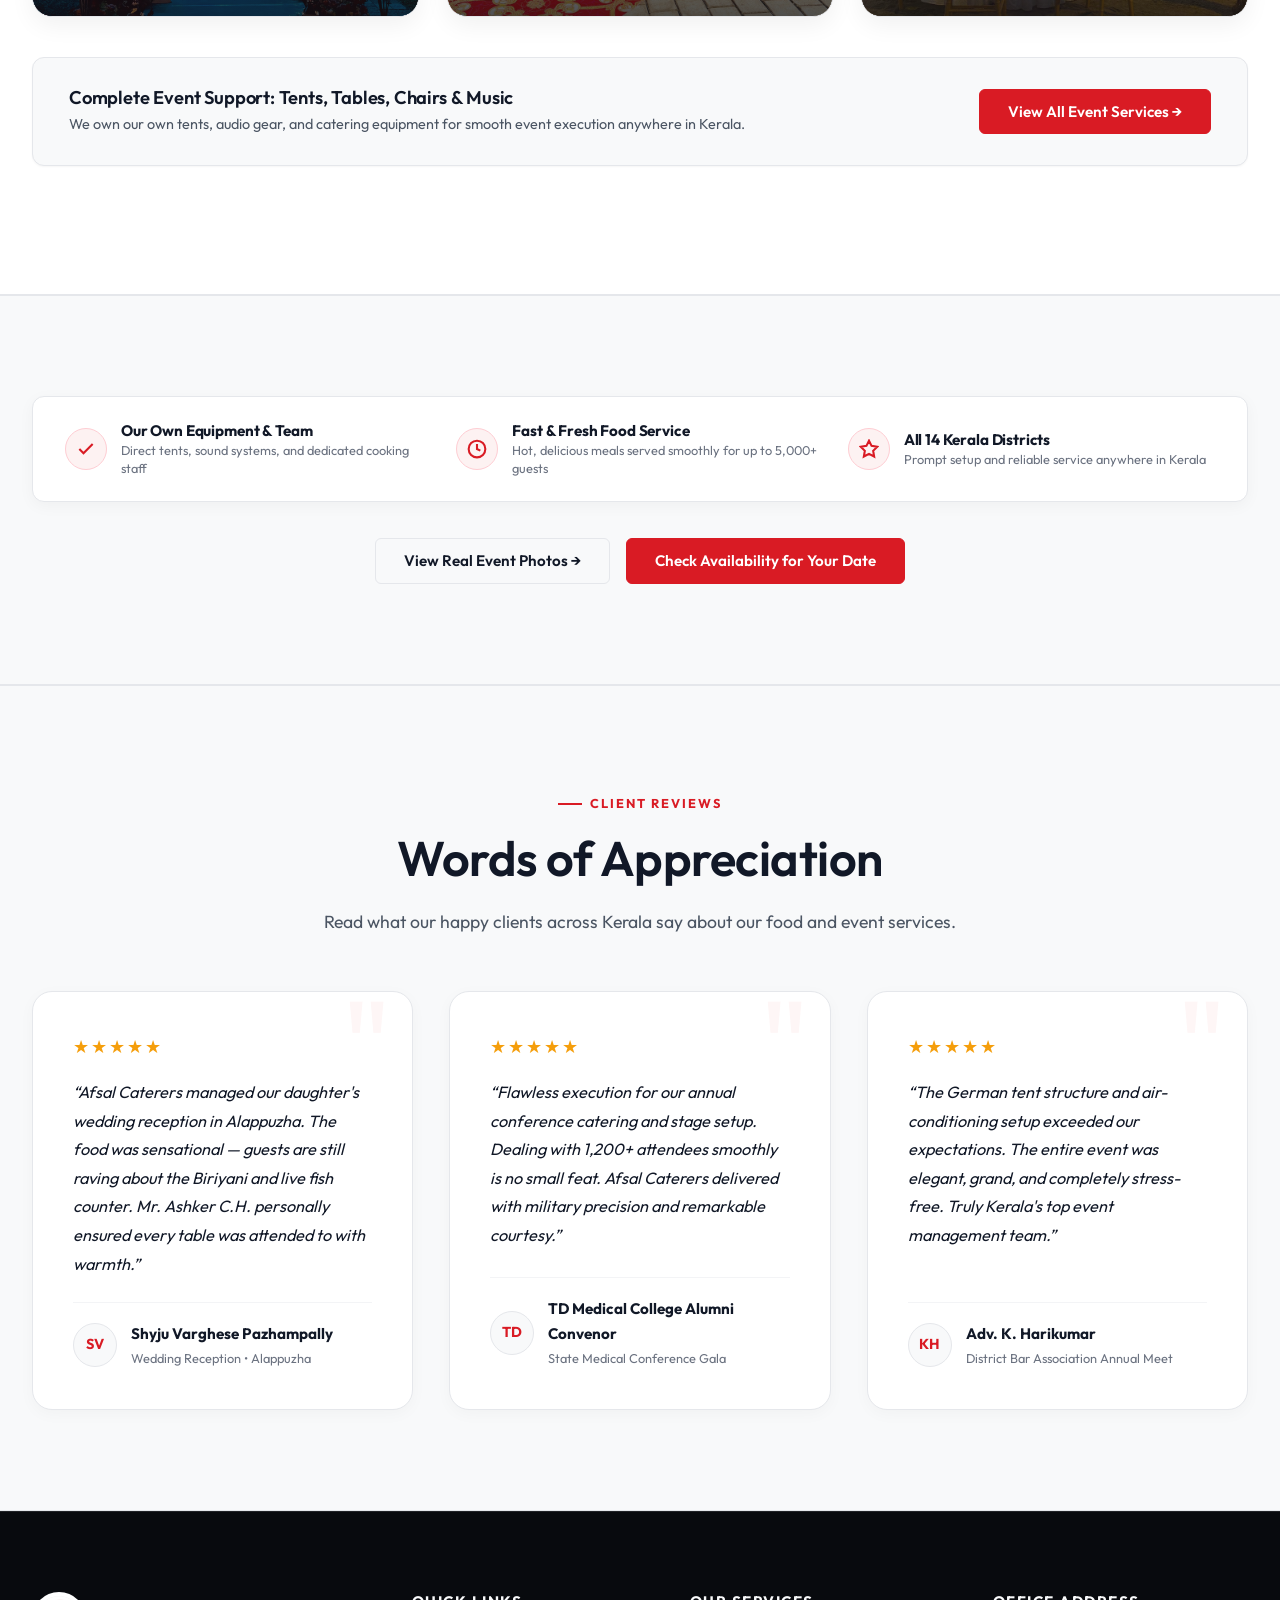
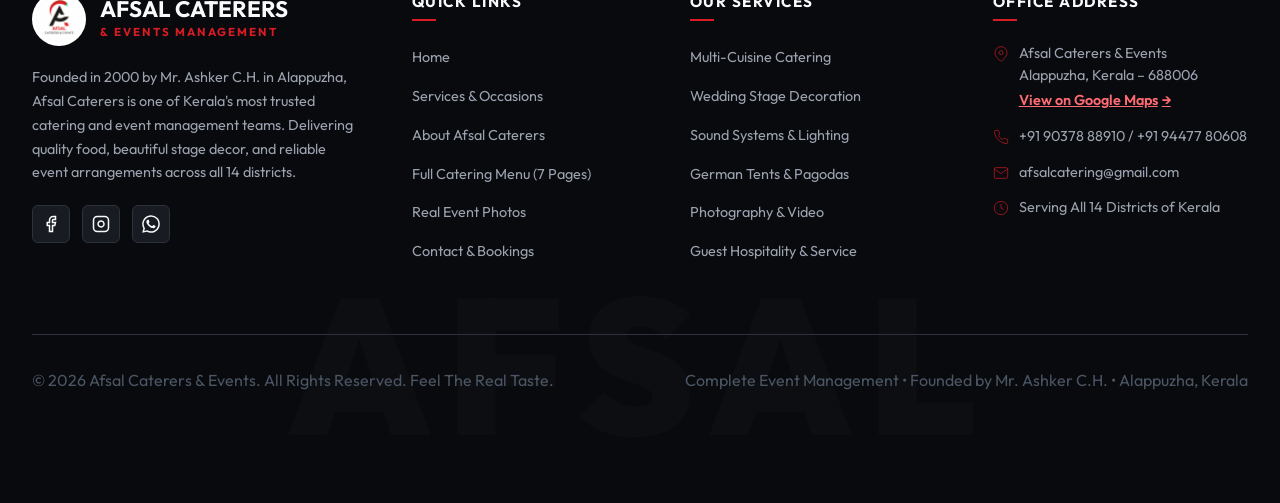
==== commit 98d7b1b8: "feat(seo): complete local SEO optimization, JSON-LD schemas, sitemap and meta tags" ====
--- a/index.html
+++ b/index.html
@@ -3,24 +3,95 @@
 <head>
     <meta charset="UTF-8">
     <meta name="viewport" content="width=device-width, initial-scale=1.0">
-    <title>Afsal Caterers & Events | Kerala's Premier Catering & Event Management Firm</title>
-    <meta name="description" content="Afsal Caterers & Events — Founded in 2000 by Mr. Ashker C.H. High-end catering, luxury wedding stages, German tents, light & sound, and complete event production across Kerala.">
+    <title>Afsal Caterers &amp; Events | Best Wedding Caterers &amp; Event Management in Alappuzha, Kerala</title>
+    <meta name="description" content="Afsal Caterers &amp; Events — Top-rated catering service &amp; event planners in Alappuzha (Alleppey) &amp; Kerala since 2000. Authentic Malabar Biriyani, Traditional Kerala Sadhya, Luxury Wedding Stages, German Tents, Sound &amp; Lighting.">
+    <meta name="keywords" content="Caterers in Alappuzha, Best Caterers in Alleppey, Wedding Catering Kerala, Catering Services Alappuzha, Malabar Biriyani Catering Alappuzha, Kerala Sadhya Caterers Alleppey, Event Management Company Alappuzha, German Tent Rental Kerala, Stage Decoration Alappuzha, Afsal Caterers, Halal Catering Kerala">
+    <meta name="author" content="Afsal Caterers &amp; Events">
+    <meta name="robots" content="index, follow, max-snippet:-1, max-image-preview:large, max-video-preview:-1">
     
-    <meta http-equiv="Cache-Control" content="no-cache, no-store, must-revalidate">
-    <meta http-equiv="Pragma" content="no-cache">
-    <meta http-equiv="Expires" content="0">
+    <!-- Canonical URL -->
+    <link rel="canonical" href="https://afsalcaterersandevents.com/">
+    
+    <!-- Geo Location Tags for Local SEO (Alappuzha, Kerala) -->
+    <meta name="geo.region" content="IN-KL">
+    <meta name="geo.placename" content="Alappuzha, Kerala">
+    <meta name="geo.position" content="9.5042295;76.3346754">
+    <meta name="ICBM" content="9.5042295, 76.3346754">
+    
+    <!-- Open Graph / Facebook / WhatsApp Social Cards -->
+    <meta property="og:locale" content="en_IN">
+    <meta property="og:type" content="business.business">
+    <meta property="og:title" content="Afsal Caterers &amp; Events | Best Caterers in Alappuzha &amp; Kerala">
+    <meta property="og:description" content="Authentic Malabar Biriyani, Traditional Kerala Sadhya, Luxury Wedding Stage Decor, German Tents &amp; Full Event Management in Alappuzha &amp; across Kerala since 2000.">
+    <meta property="og:url" content="https://afsalcaterersandevents.com/">
+    <meta property="og:site_name" content="Afsal Caterers &amp; Events">
+    <meta property="og:image" content="https://afsalcaterersandevents.com/afsal-logo.png">
+    <meta property="og:image:width" content="1200">
+    <meta property="og:image:height" content="630">
+    <meta property="og:image:alt" content="Afsal Caterers and Events Alappuzha Kerala">
+    
+    <!-- Twitter Card -->
+    <meta name="twitter:card" content="summary_large_image">
+    <meta name="twitter:title" content="Afsal Caterers &amp; Events | Best Caterers in Alappuzha &amp; Kerala">
+    <meta name="twitter:description" content="Premier Catering &amp; Event Management across Kerala. Malabar Biriyani, Sadhya, Stage Decoration, German Tents &amp; Live Counters.">
+    <meta name="twitter:image" content="https://afsalcaterersandevents.com/afsal-logo.png">
+
+    <!-- JSON-LD Local Business & Catering Schema Markup -->
+    <script type="application/ld+json">
+    {
+      "@context": "https://schema.org",
+      "@type": ["FoodEstablishment", "ProfessionalService", "LocalBusiness"],
+      "name": "Afsal Caterers & Events",
+      "alternateName": "Afsal Caterers Alappuzha",
+      "image": "https://afsalcaterersandevents.com/afsal-logo.png",
+      "logo": "https://afsalcaterersandevents.com/afsal-logo.png",
+      "@id": "https://afsalcaterersandevents.com/#business",
+      "url": "https://afsalcaterersandevents.com",
+      "telephone": "+919037888910",
+      "priceRange": "$$",
+      "servesCuisine": ["Kerala", "South Indian", "Malabar Biriyani", "North Indian", "Arabian", "Continental", "Sadhya"],
+      "address": {
+        "@type": "PostalAddress",
+        "addressLocality": "Alappuzha",
+        "addressRegion": "Kerala",
+        "postalCode": "688006",
+        "addressCountry": "IN"
+      },
+      "geo": {
+        "@type": "GeoCoordinates",
+        "latitude": 9.5042295,
+        "longitude": 76.3346754
+      },
+      "openingHoursSpecification": {
+        "@type": "OpeningHoursSpecification",
+        "dayOfWeek": ["Monday", "Tuesday", "Wednesday", "Thursday", "Friday", "Saturday"],
+        "opens": "10:00",
+        "closes": "18:00"
+      },
+      "areaServed": [
+        { "@type": "City", "name": "Alappuzha" },
+        { "@type": "City", "name": "Alleppey" },
+        { "@type": "City", "name": "Kochi" },
+        { "@type": "City", "name": "Kottayam" },
+        { "@type": "City", "name": "Kollam" },
+        { "@type": "AdministrativeArea", "name": "Kerala" }
+      ],
+      "sameAs": [
+        "https://maps.app.goo.gl/mxKnM1czG8oSCBQW9"
+      ]
+    }
+    </script>
     
     <!-- Google Fonts: Single Unified Modern Typeface (Outfit) -->
     <link rel="preconnect" href="https://fonts.googleapis.com">
     <link rel="preconnect" href="https://fonts.gstatic.com" crossorigin>
     <link href="https://fonts.googleapis.com/css2?family=Outfit:wght@300;400;500;600;700;800;900&display=swap" rel="stylesheet">
     
-    <!-- Master Stylesheet -->
-        <!-- Favicon -->
+    <!-- Favicon -->
     <link rel="icon" type="image/png" href="afsal-logo.png">
     <link rel="apple-touch-icon" href="afsal-logo.png">
 
-    <link rel="stylesheet" href="css/style.css?v=3.5">
+    <link rel="stylesheet" href="css/style.css?v=4.2">
 </head>
 <body class="bg-white">
 
@@ -76,7 +147,7 @@
         <div style="margin-top: 36px;">
             <a href="contact.html" class="btn btn-primary btn-pill" style="width: 100%;">Plan Your Event</a>
             <p style="font-size: 0.82rem; color: var(--text-muted); margin-top: 20px; text-align: center;">
-                Chathanadu, Alappuzha, Kerala<br>Tel: +91 90378 88910
+                Alappuzha, Kerala<br>Tel: +91 90378 88910
             </p>
         </div>
     </aside>
@@ -623,7 +694,7 @@
                             <svg viewBox="0 0 24 24" fill="none"><path d="M21 10c0 7-9 13-9 13s-9-6-9-13a9 9 0 0 1 18 0z"/><circle cx="12" cy="10" r="3"/></svg>
                             <span>
                                 Afsal Caterers &amp; Events<br>
-                                Chathanadu, Alappuzha, Kerala &ndash; 688006<br>
+                                Alappuzha, Kerala &ndash; 688006<br>
                                 <a href="https://maps.app.goo.gl/mxKnM1czG8oSCBQW9" target="_blank" rel="noopener" style="color: #FF6B72; font-weight: 600; text-decoration: underline; display: inline-flex; align-items: center; gap: 4px; margin-top: 4px;">
                                     <span>View on Google Maps</span> &rarr;
                                 </a>
--- a/css/style.css
+++ b/css/style.css
@@ -56,6 +56,17 @@
     margin: 0;
     padding: 0;
     box-sizing: border-box;
+}
+
+/* Custom Text Selection / Copy Color (Soft Light Red) */
+::selection {
+    background-color: #FECDD3;
+    color: #991B1B;
+}
+
+::-moz-selection {
+    background-color: #FECDD3;
+    color: #991B1B;
 }
 
 html {
@@ -3566,6 +3577,12 @@
         padding: 11px 14px;
         font-size: 0.9rem;
     }
+    .booking-form-card button[type="submit"],
+    .booking-form-card .btn-lg {
+        padding: 14px 20px;
+        min-height: 48px;
+        font-size: 0.94rem;
+    }
 
     /* Quote Strip */
     .custom-quote-strip {
@@ -3636,6 +3653,12 @@
     .btn {
         padding: 11px 18px;
         font-size: 0.86rem;
+    }
+    .booking-form-card button[type="submit"],
+    .booking-form-card .btn-lg {
+        padding: 13.5px 18px;
+        min-height: 46px;
+        font-size: 0.9rem;
     }
     .bento-card.span-7,
     .bento-card.span-5,
@@ -4398,17 +4421,58 @@
         justify-content: center;
     }
     .menu-stage-outer {
-        gap: 12px;
+        gap: 10px;
+        width: 100%;
+        max-width: 100%;
     }
     .stage-nav-external {
-        width: 42px;
-        height: 42px;
+        width: 40px;
+        height: 40px;
+        flex-shrink: 0;
+    }
+    .menu-slider-viewport {
+        padding: 8px;
+        min-width: 0;
+        flex: 1 1 auto;
+        border-radius: 10px;
+    }
+    .menu-slides-container {
+        min-height: auto;
+    }
+    .menu-thumbnails-wrapper {
+        padding: 14px 16px;
+        overflow: hidden;
     }
     .menu-thumbnails-strip {
         gap: 10px;
+        width: 100%;
+        max-width: 100%;
     }
     .menu-thumb-item {
         flex: 0 0 76px;
+    }
+}
+
+@media (max-width: 480px) {
+    .menu-stage-outer {
+        gap: 6px;
+    }
+    .stage-nav-external {
+        width: 36px;
+        height: 36px;
+    }
+    .stage-nav-external svg {
+        width: 18px;
+        height: 18px;
+    }
+    .menu-slider-viewport {
+        padding: 6px;
+    }
+    .menu-thumb-item {
+        flex: 0 0 68px;
+    }
+    .menu-thumbnails-wrapper {
+        padding: 12px 10px;
     }
 }
 
@@ -4435,7 +4499,7 @@
     display: grid;
     grid-template-columns: 1fr 1.35fr;
     gap: 40px;
-    align-items: start;
+    align-items: stretch;
     padding: 50px 0 70px;
 }
 
@@ -4443,6 +4507,7 @@
     display: flex;
     flex-direction: column;
     gap: 24px;
+    height: 100%;
 }
 
 .whatsapp-direct-banner {
@@ -4512,6 +4577,65 @@
     margin-bottom: 20px;
     padding-bottom: 12px;
     border-bottom: 2px solid #F3F4F6;
+}
+
+/* Map Card and Frame Auto-Stretching */
+.contact-map-card {
+    padding: 22px 24px;
+    flex: 1;
+    display: flex;
+    flex-direction: column;
+    min-height: 250px;
+}
+
+.contact-map-header {
+    display: flex;
+    justify-content: space-between;
+    align-items: center;
+    margin-bottom: 14px;
+    padding: 0 2px;
+}
+
+.contact-map-header h3 {
+    margin: 0;
+    padding: 0;
+    border: none;
+    font-size: 1.15rem;
+    font-weight: 700;
+    color: var(--text-primary);
+}
+
+.contact-map-header a {
+    color: var(--brand-red);
+    font-size: 0.88rem;
+    font-weight: 600;
+    text-decoration: none;
+    display: inline-flex;
+    align-items: center;
+    gap: 4px;
+    transition: color 0.2s ease;
+}
+
+.contact-map-header a:hover {
+    color: var(--brand-dark-red);
+    text-decoration: underline;
+}
+
+.contact-map-frame-wrapper {
+    border-radius: var(--radius-sm);
+    overflow: hidden;
+    flex: 1;
+    min-height: 220px;
+    border: 1px solid var(--border-light);
+    background: #f0f0f0;
+    position: relative;
+}
+
+.contact-map-frame-wrapper iframe {
+    width: 100%;
+    height: 100%;
+    border: 0;
+    display: block;
 }
 
 .contact-details-list {
@@ -4638,6 +4762,120 @@
     box-shadow: 0 0 0 4px rgba(217, 27, 36, 0.1);
 }
 
+.form-input.is-invalid, .form-select.is-invalid, .form-textarea.is-invalid {
+    border-color: #EF4444 !important;
+    background-color: #FEF2F2 !important;
+    box-shadow: 0 0 0 4px rgba(239, 68, 68, 0.12) !important;
+}
+
+.field-error-text {
+    display: block;
+    color: #DC2626;
+    font-size: 0.8rem;
+    font-weight: 500;
+    margin-top: 6px;
+    padding-left: 2px;
+}
+
+.form-alert-box {
+    padding: 16px 20px;
+    border-radius: var(--radius-sm);
+    margin-bottom: 24px;
+    font-size: 0.95rem;
+    line-height: 1.55;
+    animation: fadeInSlide 0.3s ease;
+}
+
+.form-alert-box.success {
+    background: #F0FDF4;
+    border: 1.5px solid #86EFAC;
+    color: #166534;
+}
+
+.form-alert-box.error {
+    background: #FEF2F2;
+    border: 1.5px solid #FECACA;
+    color: #991B1B;
+}
+
+.form-alert-box strong {
+    display: block;
+    font-size: 1.02rem;
+    margin-bottom: 4px;
+}
+
+.form-alert-box p {
+    margin: 0;
+    font-size: 0.9rem;
+    opacity: 0.95;
+}
+
+.form-alert-box a {
+    color: inherit;
+    font-weight: 700;
+    text-decoration: underline;
+}
+
+@keyframes fadeInSlide {
+    from {
+        opacity: 0;
+        transform: translateY(-8px);
+    }
+    to {
+        opacity: 1;
+        transform: translateY(0);
+    }
+}
+
+.btn.is-loading {
+    opacity: 0.85;
+    pointer-events: none;
+    cursor: not-allowed;
+}
+
+.btn-spinner {
+    display: inline-block;
+    width: 16px;
+    height: 16px;
+    border: 2.5px solid rgba(255, 255, 255, 0.35);
+    border-radius: 50%;
+    border-top-color: #FFFFFF;
+    animation: spinBtn 0.7s linear infinite;
+    margin-right: 8px;
+    vertical-align: middle;
+}
+
+@keyframes spinBtn {
+    to {
+        transform: rotate(360deg);
+    }
+}
+
+.site-toast-notice {
+    position: fixed;
+    bottom: 30px;
+    left: 50%;
+    transform: translateX(-50%) translateY(100px);
+    background: #1F2937;
+    color: #FFFFFF;
+    padding: 14px 24px;
+    border-radius: var(--radius-pill);
+    font-size: 0.92rem;
+    font-weight: 500;
+    box-shadow: 0 10px 30px rgba(0, 0, 0, 0.25);
+    z-index: 10000;
+    pointer-events: none;
+    opacity: 0;
+    transition: all 0.35s cubic-bezier(0.16, 1, 0.3, 1);
+    max-width: 90vw;
+    text-align: center;
+}
+
+.site-toast-notice.show {
+    transform: translateX(-50%) translateY(0);
+    opacity: 1;
+}
+
 .form-textarea {
     min-height: 110px;
     resize: vertical;
